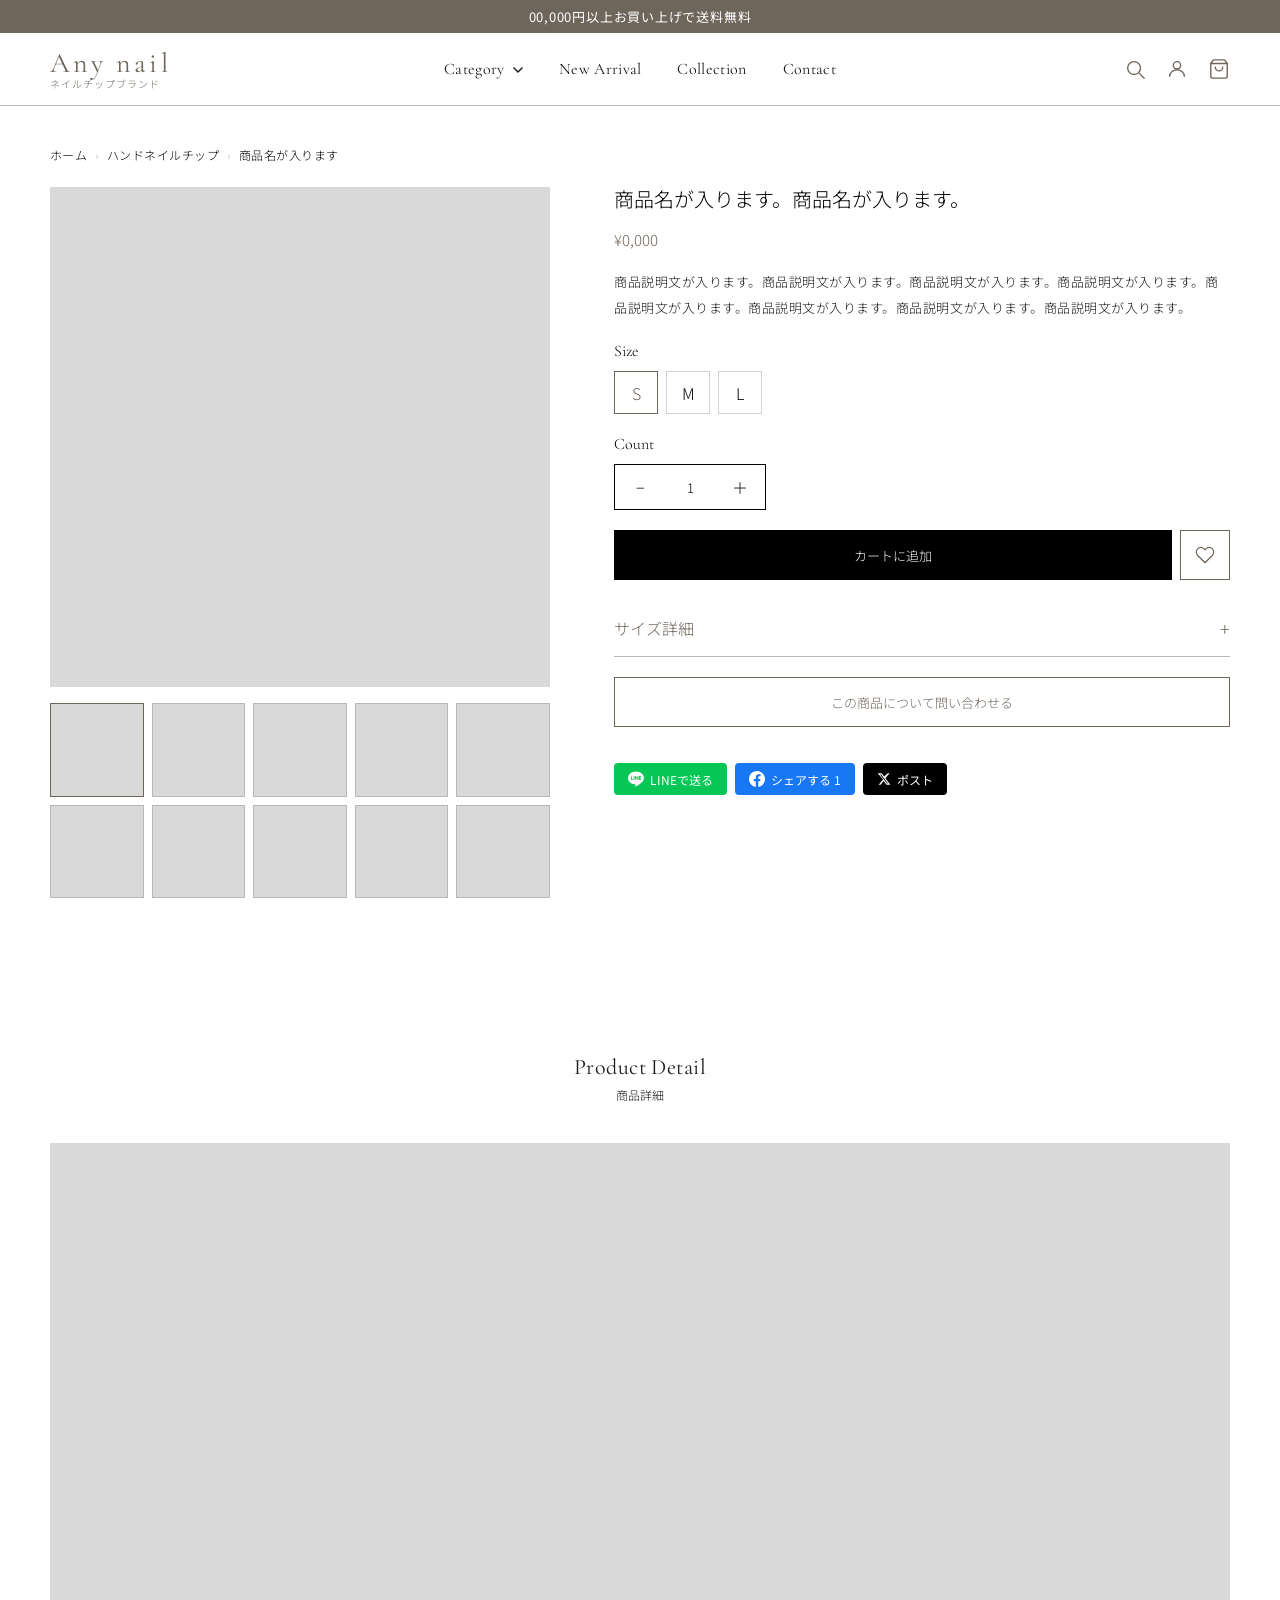
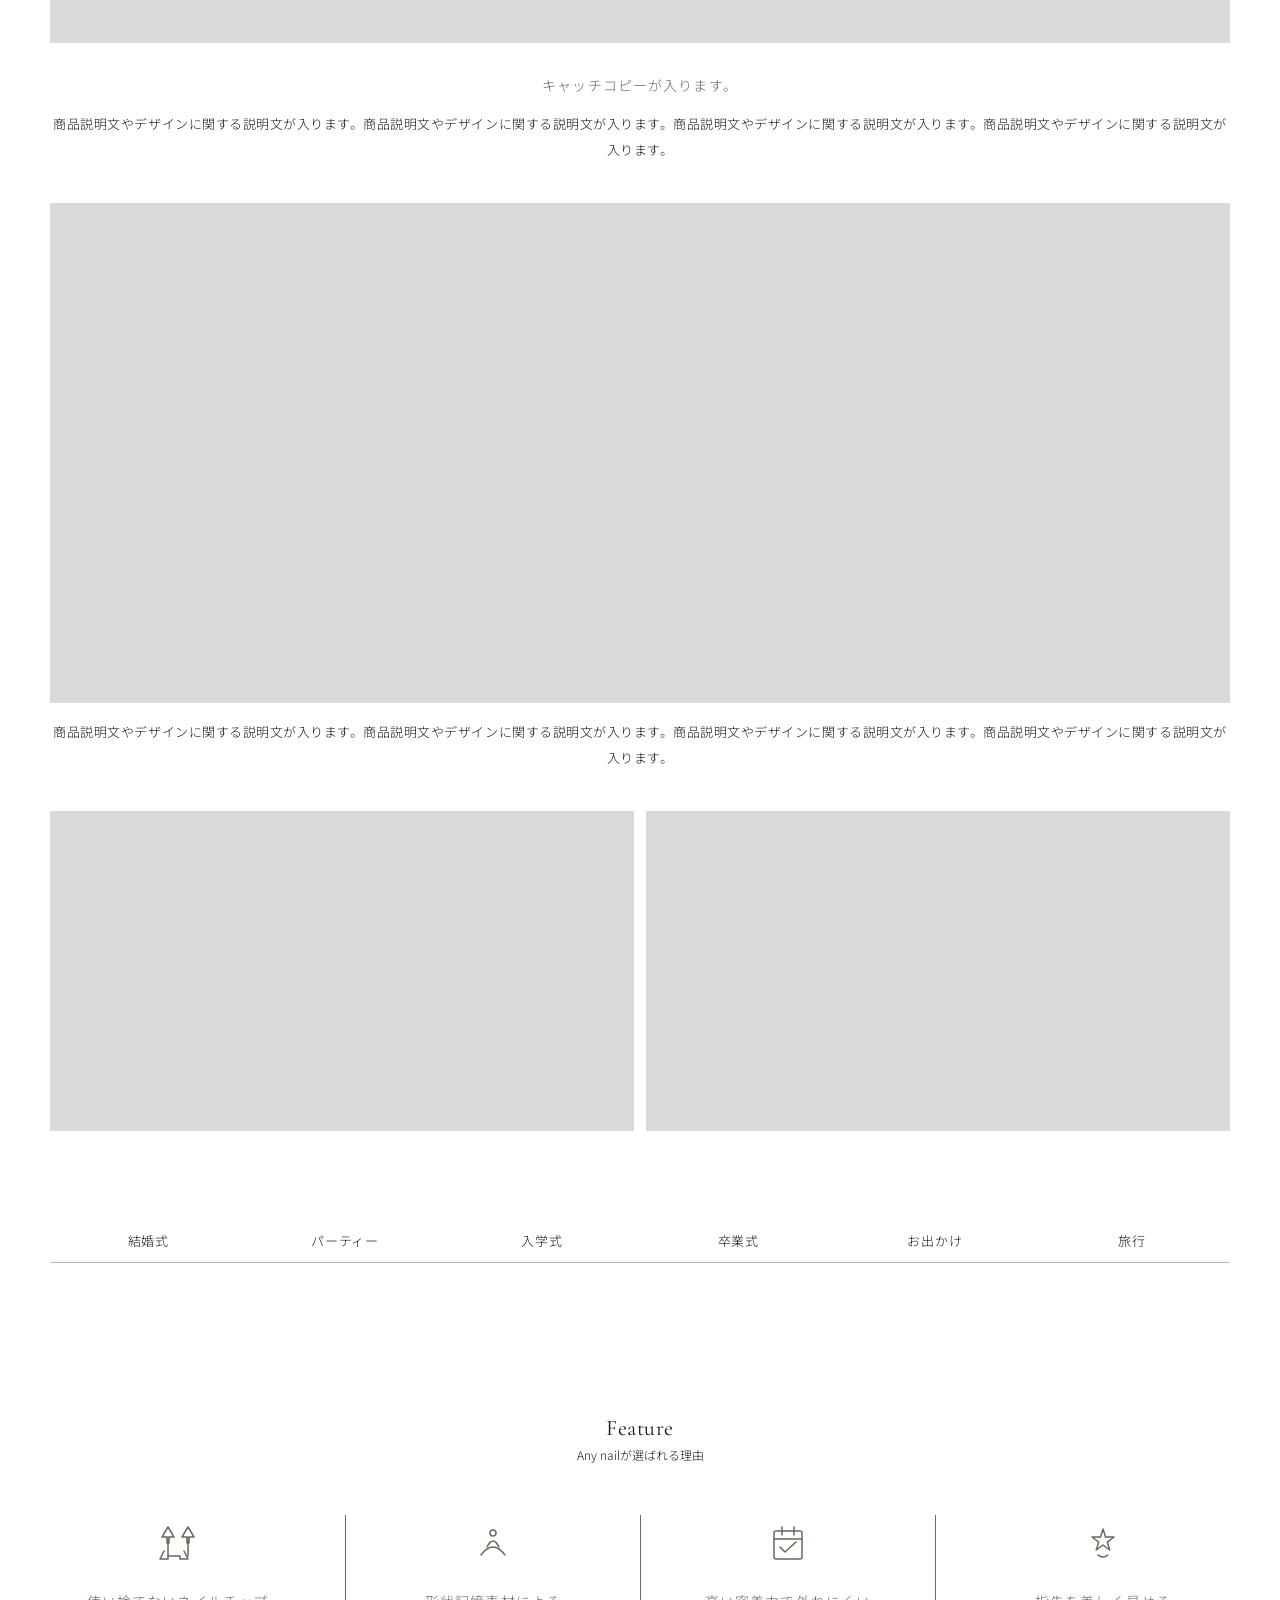
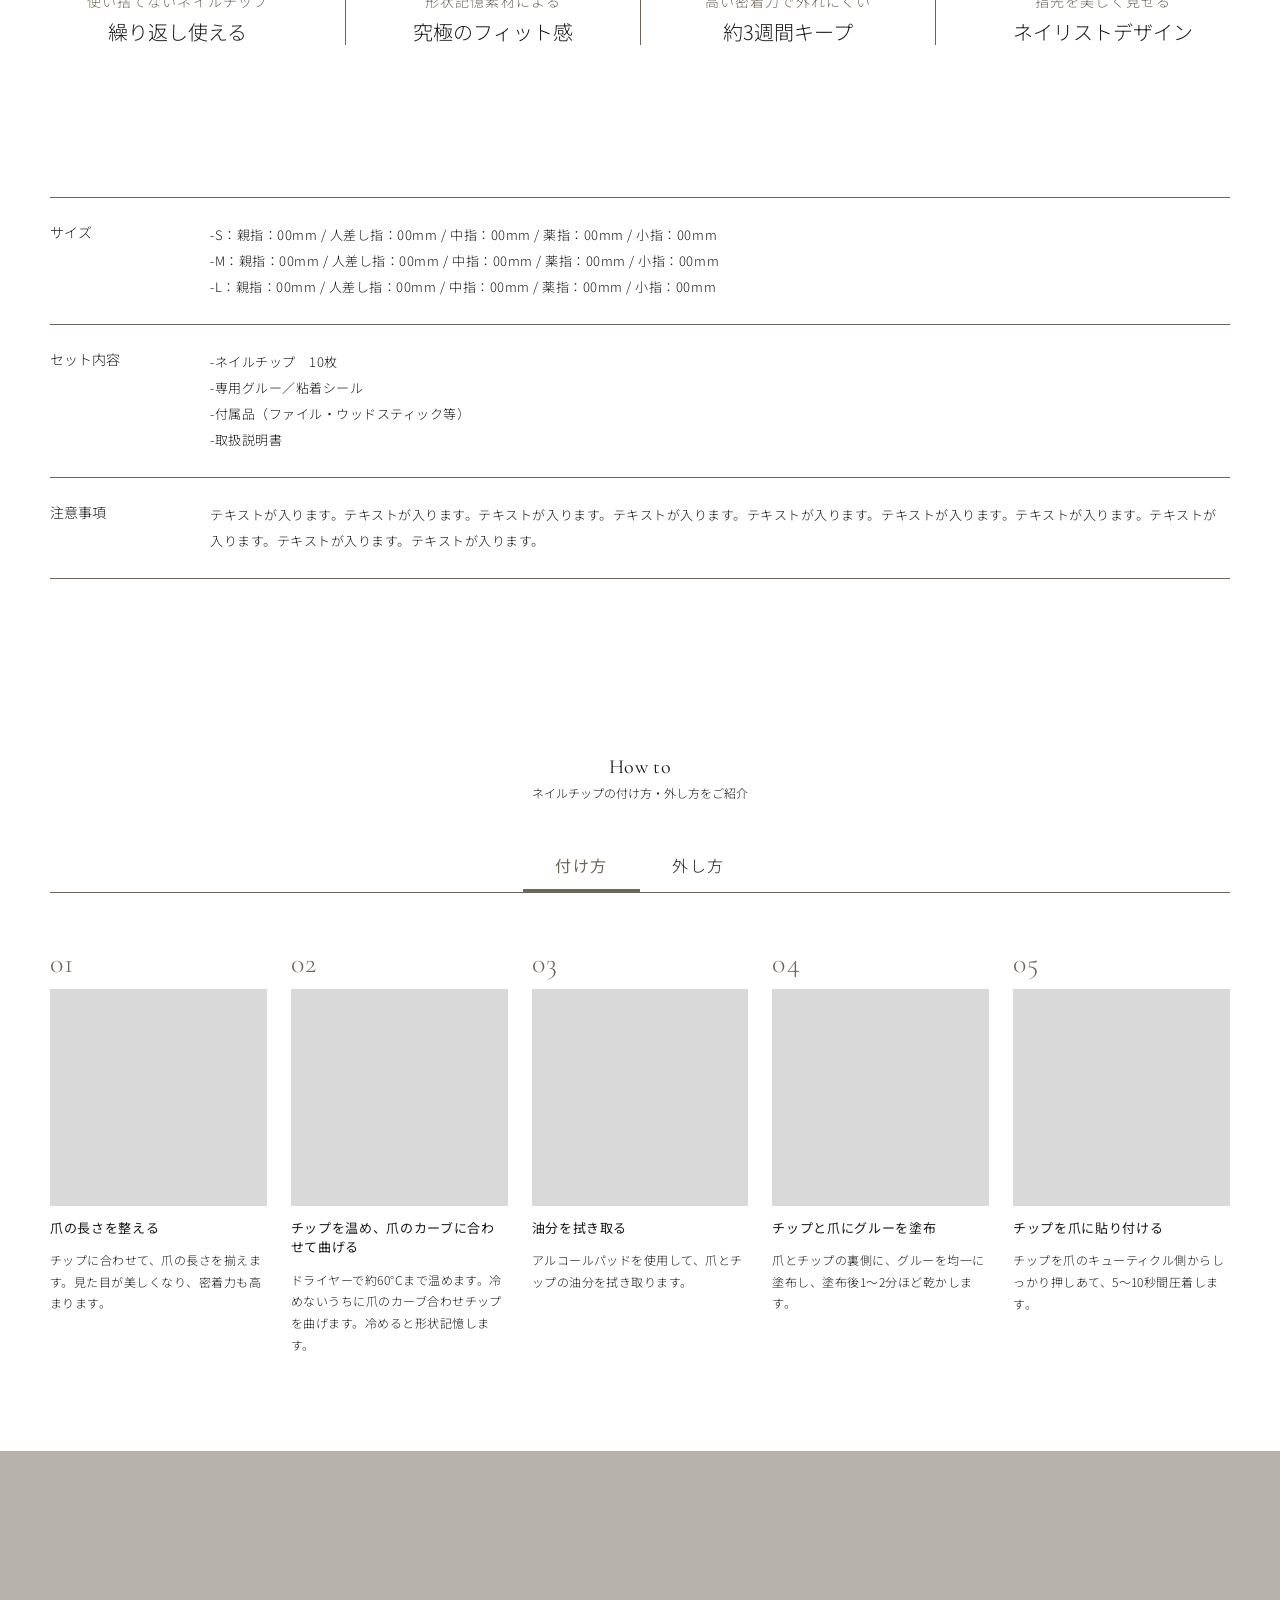
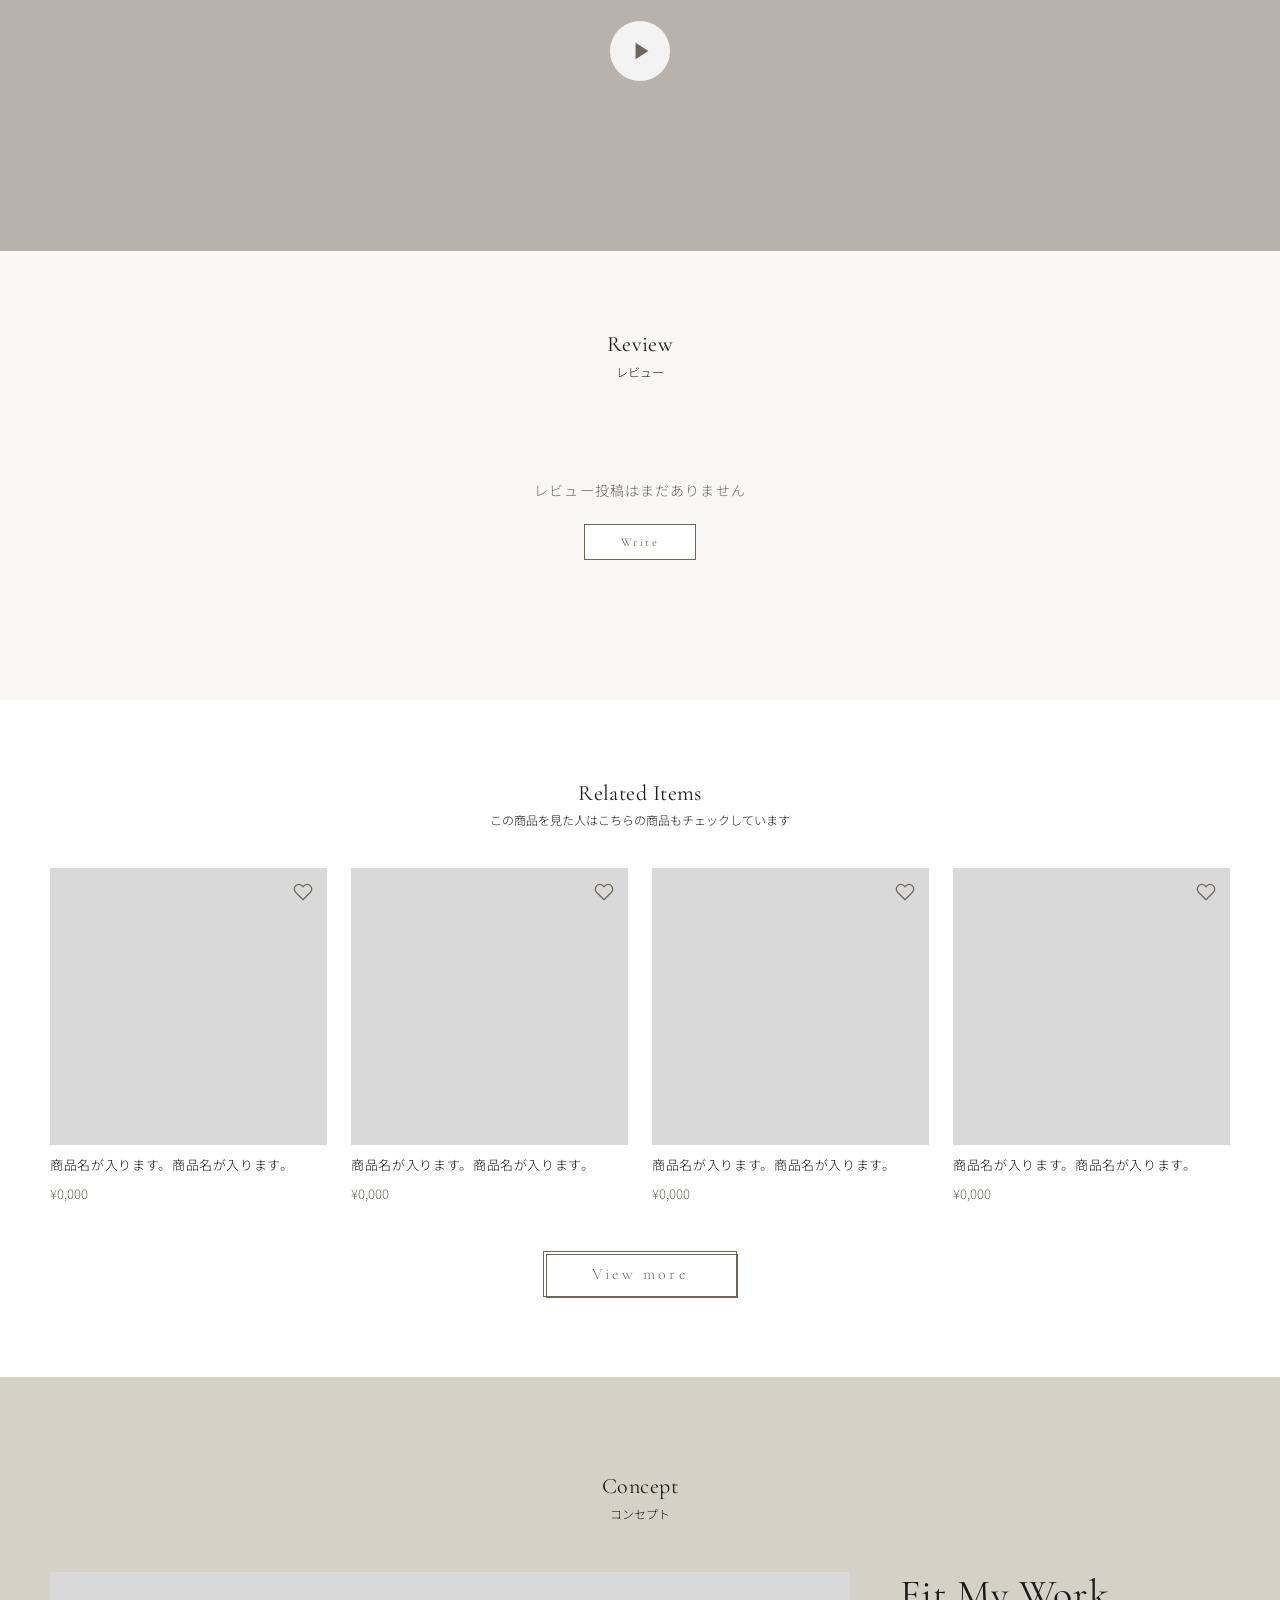
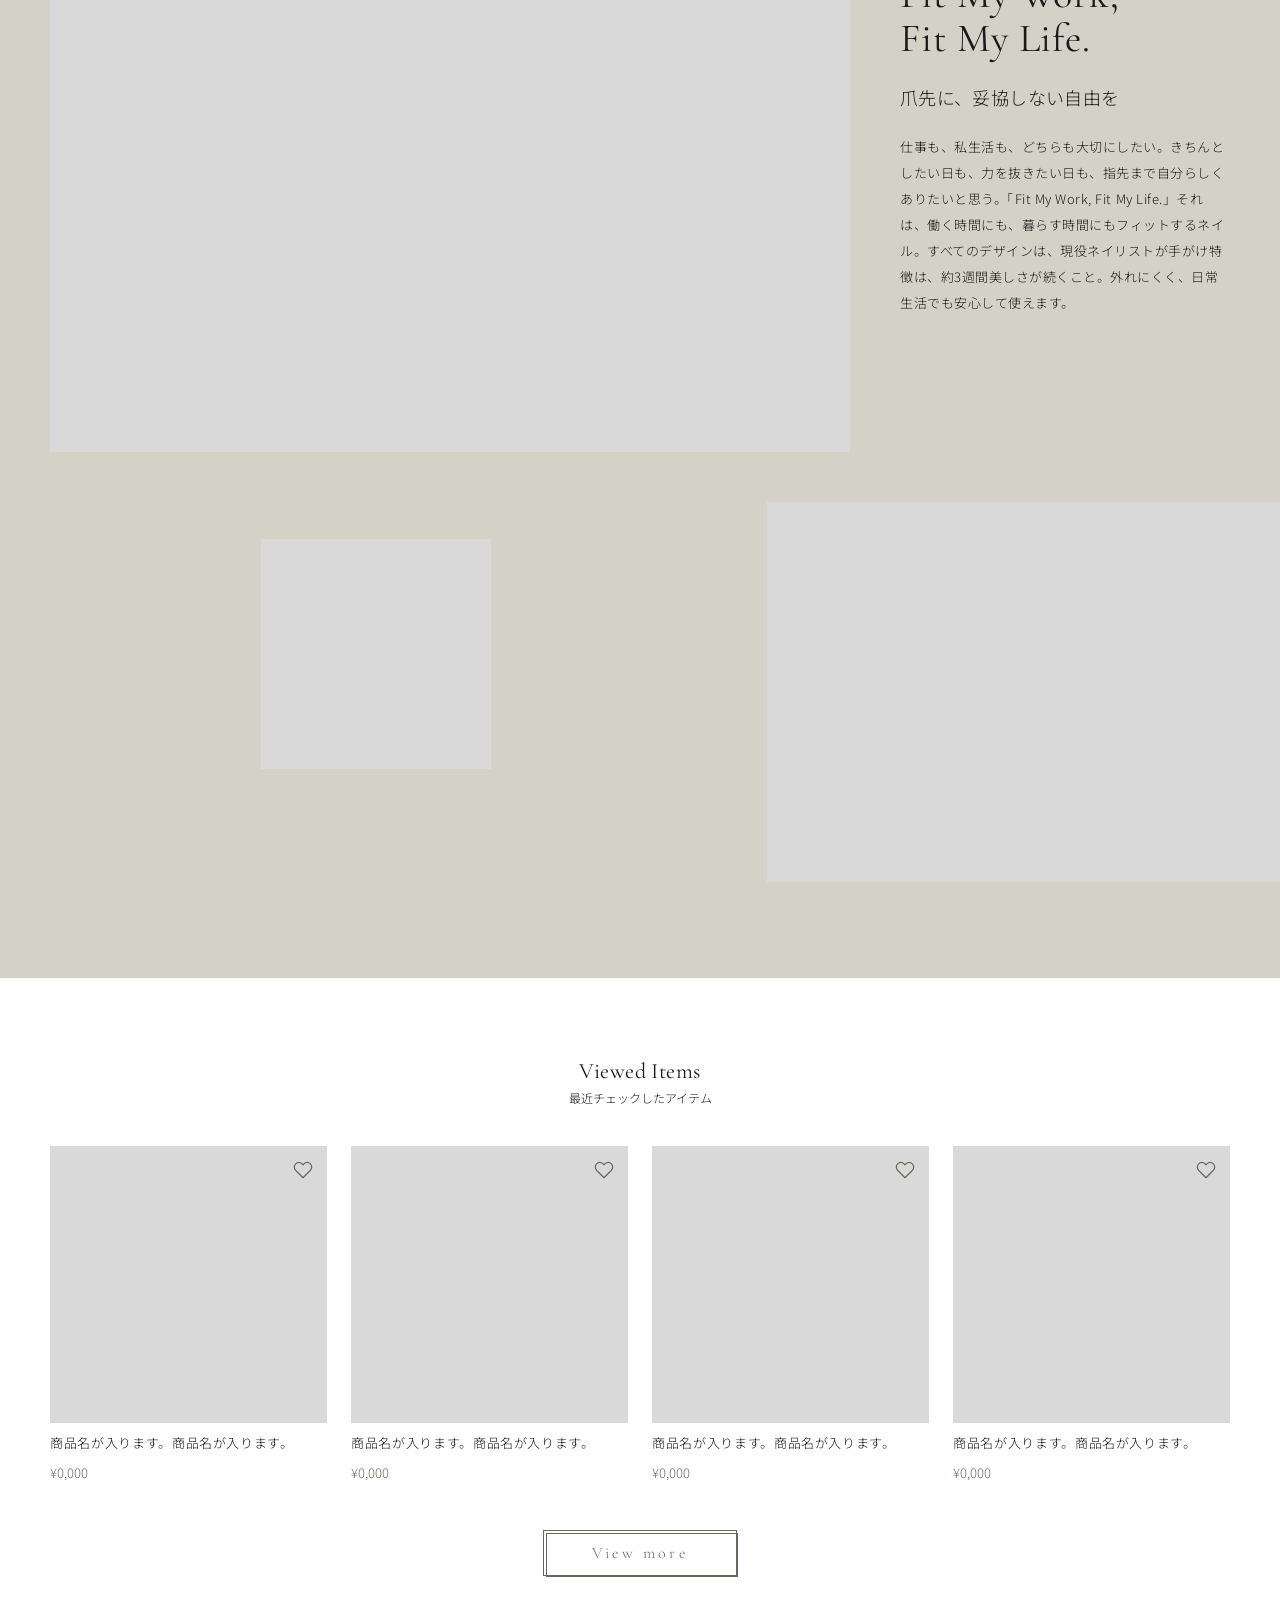
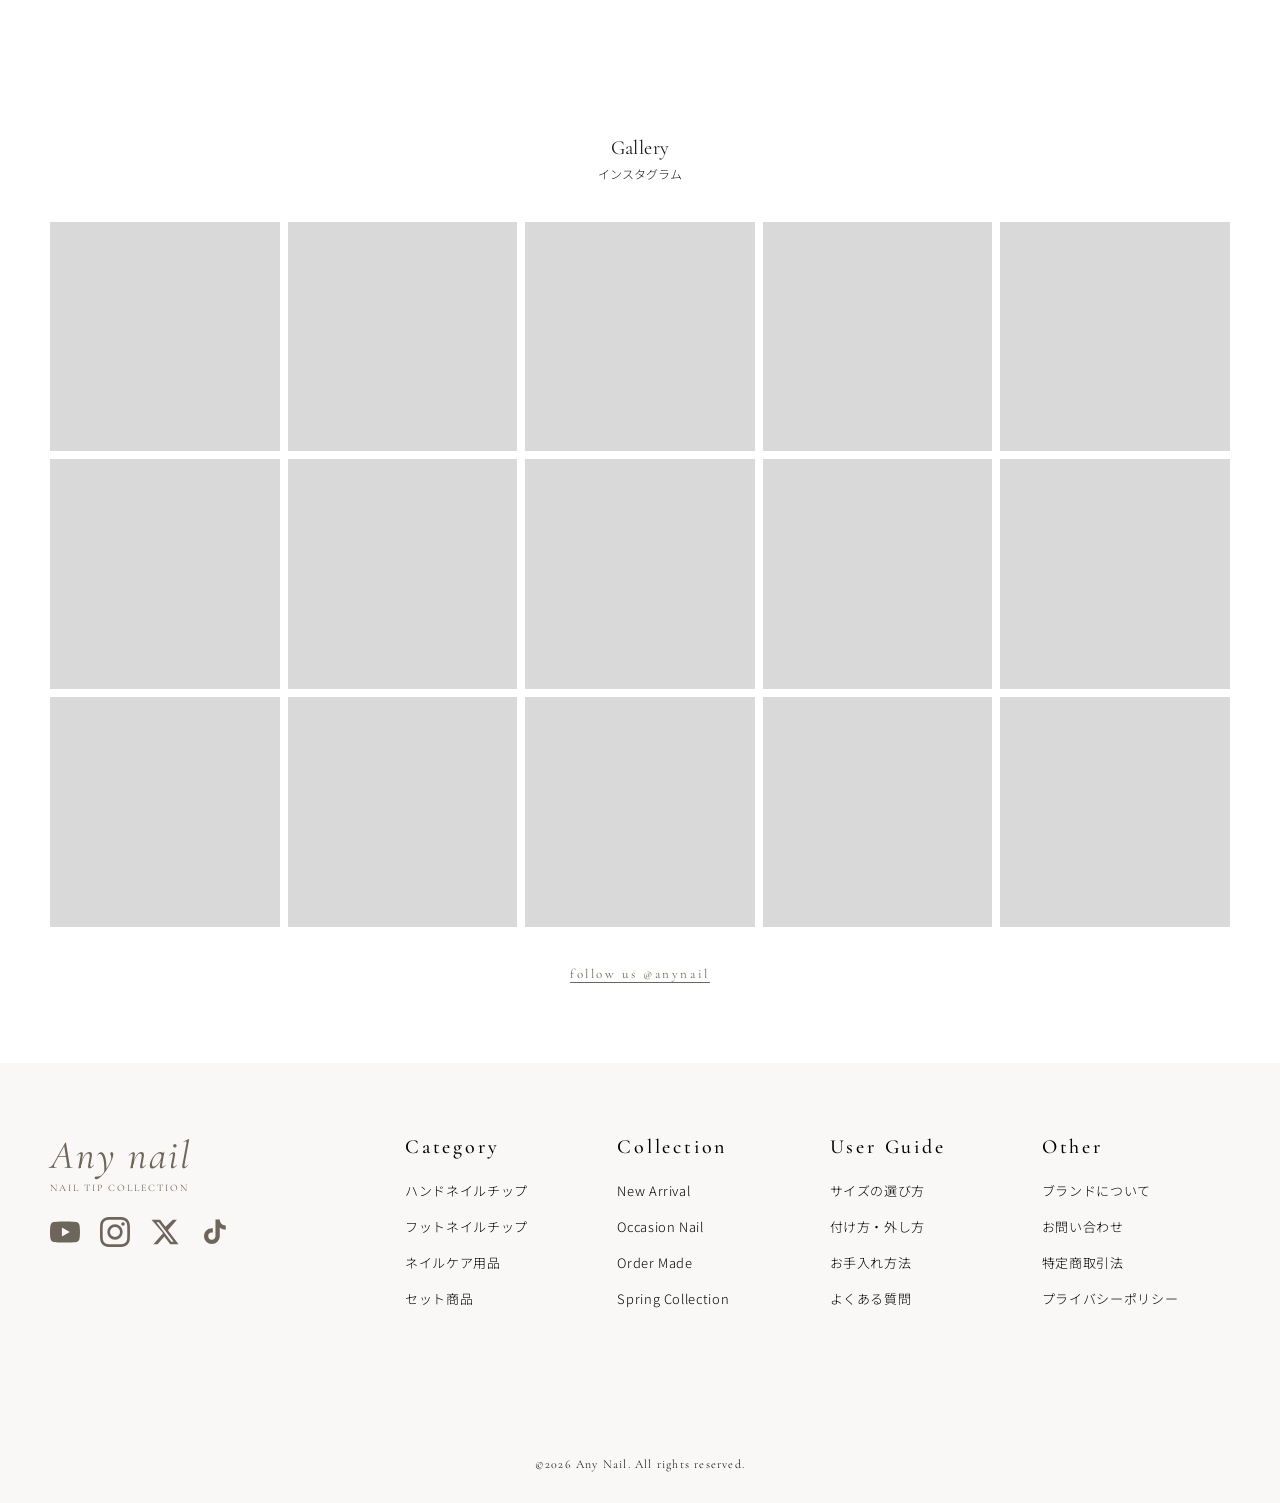
==== product.html @ 3078eef4 "Move breadcrumb above product grid (full width) Co-Authored-By: Claude Sonnet 4.6 <noreply@anthropic" ====
<!DOCTYPE html>
<html lang="ja">
<head>
  <meta charset="UTF-8" />
  <meta name="viewport" content="width=device-width, initial-scale=1.0" />
  <title>商品名 | Any Nail - ネイルチップブランド</title>
  <link rel="stylesheet" href="https://cdn.jsdelivr.net/npm/swiper@11/swiper-bundle.min.css" />
  <link rel="stylesheet" href="style.css" />
</head>
<body>

  <!-- ============================================================
       ANNOUNCEMENT BAR
  ============================================================ -->
  <div class="announcement-bar">
    <span>00,000円以上お買い上げで送料無料</span>
  </div>

  <!-- ============================================================
       HEADER
  ============================================================ -->
  <header class="site-header">
    <div class="site-header__inner">

      <a href="index.html" class="site-header__logo">
        <span class="site-header__logo-en">Any nail</span>
        <span class="site-header__logo-jp">ネイルチップブランド</span>
      </a>

      <nav class="site-header__nav">
        <div class="nav-item nav-item--mega" data-mega="category">
          <a href="#" class="nav-item__link nav-item__link--has-chevron">Category <svg class="nav-item__chevron" viewBox="0 0 10 6" width="10" height="6" fill="none" stroke="currentColor" stroke-width="1.5" stroke-linecap="round" stroke-linejoin="round"><polyline points="1,1 5,5 9,1"/></svg></a>
        </div>
        <a href="#">New Arrival</a>
        <a href="#">Collection</a>
        <a href="#">Contact</a>
      </nav>

      <button class="nav-hamburger" aria-label="メニューを開く" aria-expanded="false">
        <span></span>
        <span></span>
        <span></span>
      </button>

      <div class="site-header__icons">
        <a href="#" class="site-header__icon" aria-label="検索">
          <svg viewBox="0 0 24 24" fill="none" stroke="currentColor" stroke-width="1.5" stroke-linecap="round" stroke-linejoin="round">
            <circle cx="11" cy="11" r="7"/>
            <line x1="16.5" y1="16.5" x2="22" y2="22"/>
          </svg>
        </a>
        <a href="#" class="site-header__icon" aria-label="アカウント">
          <svg viewBox="0 0 24 24" fill="none" stroke="currentColor" stroke-width="1.5" stroke-linecap="round" stroke-linejoin="round">
            <circle cx="12" cy="8" r="4"/>
            <path d="M4 20c0-4 3.6-7 8-7s8 3 8 7"/>
          </svg>
        </a>
        <a href="#" class="site-header__icon" aria-label="カート">
          <svg viewBox="0 0 24 24" fill="none" stroke="currentColor" stroke-width="1.5" stroke-linecap="round" stroke-linejoin="round">
            <path d="M6 2L3 6v14a2 2 0 002 2h14a2 2 0 002-2V6l-3-4z"/>
            <line x1="3" y1="6" x2="21" y2="6"/>
            <path d="M16 10a4 4 0 01-8 0"/>
          </svg>
        </a>
      </div>

    </div>

    <!-- Mega Menu: Category -->
    <div class="mega-menu" id="mega-category">
      <div class="mega-menu__inner">
        <a href="#" class="mega-menu__card">
          <div class="mega-menu__card-image"></div>
          <span class="mega-menu__card-label">ハンドネイルチップ</span>
        </a>
        <a href="#" class="mega-menu__card">
          <div class="mega-menu__card-image"></div>
          <span class="mega-menu__card-label">フットネイルチップ</span>
        </a>
        <a href="#" class="mega-menu__card">
          <div class="mega-menu__card-image"></div>
          <span class="mega-menu__card-label">オーダーメイド</span>
        </a>
        <a href="#" class="mega-menu__card">
          <div class="mega-menu__card-image"></div>
          <span class="mega-menu__card-label">ケア用品</span>
        </a>
        <a href="#" class="mega-menu__card">
          <div class="mega-menu__card-image"></div>
          <span class="mega-menu__card-label">セット商品</span>
        </a>
      </div>
    </div>


  </header>

  <main>

    <!-- ============================================================
         PRODUCT MAIN (Image + Info)
    ============================================================ -->
    <section class="product-main">

      <!-- Breadcrumb -->
      <nav class="breadcrumb product-main__breadcrumb" aria-label="パンくずリスト">
        <a href="index.html">ホーム</a>
        <span class="breadcrumb__sep">›</span>
        <a href="#">ハンドネイルチップ</a>
        <span class="breadcrumb__sep">›</span>
        <span>商品名が入ります</span>
      </nav>

      <div class="product-main__inner">

        <!-- Left: Product Images -->
        <div class="product-images">
          <div class="product-images__main" role="img" aria-label="商品メイン画像"></div>
          <div class="product-images__thumbs">
            <div class="product-images__thumb product-images__thumb--active"></div>
            <div class="product-images__thumb"></div>
            <div class="product-images__thumb"></div>
            <div class="product-images__thumb"></div>
            <div class="product-images__thumb"></div>
            <div class="product-images__thumb"></div>
            <div class="product-images__thumb"></div>
            <div class="product-images__thumb"></div>
            <div class="product-images__thumb"></div>
            <div class="product-images__thumb"></div>
          </div>
        </div>

        <!-- Right: Product Info -->
        <div class="product-info">

          <!-- Name -->
          <h2 class="product-info__name">商品名が入ります。商品名が入ります。</h2>

          <!-- Price -->
          <p class="product-info__price">¥0,000</p>

          <!-- Description -->
          <p class="product-info__desc">商品説明文が入ります。商品説明文が入ります。商品説明文が入ります。商品説明文が入ります。商品説明文が入ります。商品説明文が入ります。商品説明文が入ります。商品説明文が入ります。</p>

          <!-- Size Selector -->
          <div class="size-selector">
            <p class="size-selector__label">Size</p>
            <div class="size-selector__buttons">
              <button class="size-btn size-btn--active">S</button>
              <button class="size-btn">M</button>
              <button class="size-btn">L</button>
            </div>
          </div>

          <!-- Count Selector -->
          <div class="count-selector">
            <p class="count-selector__label">Count</p>
            <div class="count-selector__control">
              <button class="count-btn" aria-label="減らす">−</button>
              <span class="count-display">1</span>
              <button class="count-btn" aria-label="増やす">＋</button>
            </div>
          </div>

          <!-- Add to Cart -->
          <div class="cart-row">
            <a href="#" class="btn-add-to-cart">カートに追加</a>
            <button class="btn-wishlist" aria-label="お気に入りに追加">
              <svg viewBox="0 0 24 24" fill="none" stroke="currentColor" stroke-width="1.5" stroke-linecap="round" stroke-linejoin="round" width="20" height="20">
                <path d="M20.84 4.61a5.5 5.5 0 00-7.78 0L12 5.67l-1.06-1.06a5.5 5.5 0 00-7.78 7.78l1.06 1.06L12 21.23l7.78-7.78 1.06-1.06a5.5 5.5 0 000-7.78z"/>
              </svg>
            </button>
          </div>

          <!-- Size Detail Accordion -->
          <div class="accordion accordion--sm">
            <div class="accordion__item">
              <input type="checkbox" id="acc-size" class="accordion__input" />
              <label class="accordion__label" for="acc-size">
                サイズ詳細
                <span class="accordion__icon"></span>
              </label>
              <div class="accordion__content">
                <div class="accordion__body">
                  <div class="size-detail">
                    <div class="size-detail__group">
                      <span class="size-detail__label">-S-</span>
                      <p class="size-detail__measurements">-親指：00mm<br>-人差し指：00mm<br>-中指：00mm<br>-薬指：00mm<br>-小指：00mm</p>
                    </div>
                    <div class="size-detail__group">
                      <span class="size-detail__label">-M-</span>
                      <p class="size-detail__measurements">-親指：00mm<br>-人差し指：00mm<br>-中指：00mm<br>-薬指：00mm<br>-小指：00mm</p>
                    </div>
                    <div class="size-detail__group">
                      <span class="size-detail__label">-L-</span>
                      <p class="size-detail__measurements">-親指：00mm<br>-人差し指：00mm<br>-中指：00mm<br>-薬指：00mm<br>-小指：00mm</p>
                    </div>
                  </div>
                </div>
              </div>
            </div>
          </div>

          <!-- Inquiry -->
          <a href="#" class="product-inquiry">この商品について問い合わせる</a>

          <!-- Social Share -->
          <div class="product-share">
            <a href="#" class="product-share__btn product-share__btn--line">
              <svg viewBox="0 0 24 24" fill="currentColor" width="16" height="16"><path d="M19.365 9.863c.349 0 .63.285.63.631 0 .345-.281.63-.63.63H17.61v1.125h1.755c.349 0 .63.283.63.63 0 .344-.281.629-.63.629h-2.386c-.345 0-.627-.285-.627-.629V8.108c0-.345.282-.63.63-.63h2.386c.346 0 .627.285.627.63 0 .349-.281.63-.63.63H17.61v1.125h1.755zm-3.855 3.016c0 .27-.174.51-.432.596-.064.021-.133.031-.199.031-.211 0-.391-.09-.51-.25l-2.443-3.317v2.94c0 .344-.279.629-.631.629-.346 0-.626-.285-.626-.629V8.108c0-.27.173-.51.43-.595.06-.023.136-.033.194-.033.195 0 .375.104.495.254l2.462 3.33V8.108c0-.345.282-.63.63-.63.345 0 .63.285.63.63v4.771zm-5.741 0c0 .344-.282.629-.631.629-.345 0-.627-.285-.627-.629V8.108c0-.345.282-.63.63-.63.346 0 .628.285.628.63v4.771zm-2.466.629H4.917c-.345 0-.63-.285-.63-.629V8.108c0-.345.285-.63.63-.63.348 0 .63.285.63.63v4.141h1.756c.348 0 .629.283.629.63 0 .344-.282.629-.629.629M24 10.314C24 4.943 18.615.572 12 .572S0 4.943 0 10.314c0 4.818 4.274 8.851 10.035 9.608.391.082.923.258 1.058.59.12.301.079.766.038 1.08l-.164 1.02c-.045.301-.24 1.186 1.049.645 1.291-.539 6.916-4.069 9.436-6.969C23.176 13.393 24 11.928 24 10.314"/></svg>
              LINEで送る
            </a>
            <a href="#" class="product-share__btn product-share__btn--facebook">
              <svg viewBox="0 0 24 24" fill="currentColor" width="16" height="16"><path d="M24 12.073c0-6.627-5.373-12-12-12s-12 5.373-12 12c0 5.99 4.388 10.954 10.125 11.854v-8.385H7.078v-3.47h3.047V9.43c0-3.007 1.792-4.669 4.533-4.669 1.312 0 2.686.235 2.686.235v2.953H15.83c-1.491 0-1.956.925-1.956 1.874v2.25h3.328l-.532 3.47h-2.796v8.385C19.612 23.027 24 18.062 24 12.073z"/></svg>
              シェアする 1
            </a>
            <a href="#" class="product-share__btn product-share__btn--x">
              <svg viewBox="0 0 24 24" fill="currentColor" width="14" height="14"><path d="M18.244 2.25h3.308l-7.227 8.26 8.502 11.24H16.17l-4.714-6.231-5.401 6.231H2.742l7.732-8.84L1.254 2.25H8.08l4.253 5.622zm-1.161 17.52h1.833L7.084 4.126H5.117z"/></svg>
              ポスト
            </a>
          </div>

        </div>
      </div>
    </section>

    <!-- ============================================================
         PRODUCT DETAIL IMAGES
    ============================================================ -->
    <section class="product-detail-images">
      <div class="section-heading">
        <span class="section-heading__en">Product Detail</span>
        <span class="section-heading__jp">商品詳細</span>
      </div>
      <div class="product-detail-images__main" role="img" aria-label="商品詳細画像1"></div>
      <p class="product-detail-images__catchphrase">キャッチコピーが入ります。</p>
      <p class="product-detail-images__desc">商品説明文やデザインに関する説明文が入ります。商品説明文やデザインに関する説明文が入ります。商品説明文やデザインに関する説明文が入ります。商品説明文やデザインに関する説明文が入ります。</p>
      <div class="product-detail-images__main" role="img" aria-label="商品詳細画像2"></div>
      <p class="product-detail-images__desc">商品説明文やデザインに関する説明文が入ります。商品説明文やデザインに関する説明文が入ります。商品説明文やデザインに関する説明文が入ります。商品説明文やデザインに関する説明文が入ります。</p>
      <div class="product-detail-images__grid">
        <div class="product-detail-images__grid-item" role="img"></div>
        <div class="product-detail-images__grid-item" role="img"></div>
      </div>
    </section>

    <!-- ============================================================
         OCCASION NAILS
    ============================================================ -->
    <section class="occasion-nails">
      <div class="occasion-nails__tags">
        <span class="occasion-tag">結婚式</span>
        <span class="occasion-tag">パーティー</span>
        <span class="occasion-tag">入学式</span>
        <span class="occasion-tag">卒業式</span>
        <span class="occasion-tag">お出かけ</span>
        <span class="occasion-tag">旅行</span>
      </div>
    </section>

    <!-- ============================================================
         FEATURE
    ============================================================ -->
    <section class="feature">
      <div class="feature__inner">
        <div class="section-heading feature__heading">
          <span class="section-heading__en">Feature</span>
          <span class="section-heading__jp">Any nailが選ばれる理由</span>
        </div>
        <div class="feature__grid">

          <div class="feature__item">
            <div class="feature__icon">
              <svg viewBox="0 0 48 48" fill="none" stroke="currentColor" stroke-width="1.5" stroke-linecap="round" stroke-linejoin="round">
                <path d="M14 8l-6 10h5v6h2V18h5L14 8z"/>
                <path d="M34 8l6 10h-5v6h-2V18h-5l6-10z"/>
                <path d="M10 32l-4 8h8v-3h12v3h8l-4-8"/>
                <line x1="14" y1="18" x2="14" y2="37"/>
                <line x1="34" y1="18" x2="34" y2="37"/>
              </svg>
            </div>
            <p class="feature__sub">使い捨てないネイルチップ</p>
            <p class="feature__main">繰り返し使える</p>
          </div>

          <div class="feature__item">
            <div class="feature__icon">
              <svg viewBox="0 0 48 48" fill="none" stroke="currentColor" stroke-width="1.5" stroke-linecap="round" stroke-linejoin="round">
                <path d="M12 36 Q24 20 36 36"/>
                <path d="M18 28 Q24 16 30 28"/>
                <circle cx="24" cy="14" r="3"/>
              </svg>
            </div>
            <p class="feature__sub">形状記憶素材による</p>
            <p class="feature__main">究極のフィット感</p>
          </div>

          <div class="feature__item">
            <div class="feature__icon">
              <svg viewBox="0 0 48 48" fill="none" stroke="currentColor" stroke-width="1.5" stroke-linecap="round" stroke-linejoin="round">
                <rect x="10" y="12" width="28" height="28" rx="2"/>
                <line x1="10" y1="20" x2="38" y2="20"/>
                <line x1="18" y1="8" x2="18" y2="16"/>
                <line x1="30" y1="8" x2="30" y2="16"/>
                <path d="M16 28l5 5 11-10"/>
              </svg>
            </div>
            <p class="feature__sub">高い密着力で外れにくい</p>
            <p class="feature__main">約3週間キープ</p>
          </div>

          <div class="feature__item">
            <div class="feature__icon">
              <svg viewBox="0 0 48 48" fill="none" stroke="currentColor" stroke-width="1.5" stroke-linecap="round" stroke-linejoin="round">
                <path d="M24 10 L26.5 18H35L28.3 23.1 30.8 31 24 26 17.2 31 19.7 23.1 13 18H21.5Z"/>
                <path d="M19 36 Q24 40 29 36"/>
              </svg>
            </div>
            <p class="feature__sub">指先を美しく見せる</p>
            <p class="feature__main">ネイリストデザイン</p>
          </div>

        </div>
      </div>
    </section>

    <!-- ============================================================
         PRODUCT DETAIL (Spec Table)
    ============================================================ -->
    <section class="product-detail">
      <div class="product-detail__inner">

        <dl class="product-spec">

          <div class="product-spec__row">
            <dt class="product-spec__label">サイズ</dt>
            <dd class="product-spec__content">
              <p>-S：親指：00mm / 人差し指：00mm / 中指：00mm / 薬指：00mm / 小指：00mm</p>
              <p>-M：親指：00mm / 人差し指：00mm / 中指：00mm / 薬指：00mm / 小指：00mm</p>
              <p>-L：親指：00mm / 人差し指：00mm / 中指：00mm / 薬指：00mm / 小指：00mm</p>
            </dd>
          </div>

          <div class="product-spec__row">
            <dt class="product-spec__label">セット内容</dt>
            <dd class="product-spec__content">
              <p>-ネイルチップ　10枚</p>
              <p>-専用グルー／粘着シール</p>
              <p>-付属品（ファイル・ウッドスティック等）</p>
              <p>-取扱説明書</p>
            </dd>
          </div>

          <div class="product-spec__row">
            <dt class="product-spec__label">注意事項</dt>
            <dd class="product-spec__content">
              <p>テキストが入ります。テキストが入ります。テキストが入ります。テキストが入ります。テキストが入ります。テキストが入ります。テキストが入ります。テキストが入ります。テキストが入ります。テキストが入ります。</p>
            </dd>
          </div>

        </dl>
      </div>
    </section>

    <!-- ============================================================
         HOW TO
    ============================================================ -->
    <section class="howto">
      <div class="howto__inner">

        <div class="section-heading section-heading--sm">
          <span class="section-heading__en">How to</span>
          <span class="section-heading__jp">ネイルチップの付け方・外し方をご紹介</span>
        </div>

        <input type="radio" name="howto-tab-p" id="tab-tsuke-p" class="howto__tab-input" checked />
        <input type="radio" name="howto-tab-p" id="tab-hazushi-p" class="howto__tab-input" />

        <div class="howto__tabs">
          <label for="tab-tsuke-p" class="howto__tab-label">付け方</label>
          <label for="tab-hazushi-p" class="howto__tab-label">外し方</label>
        </div>

        <div class="howto__steps">

          <div class="howto__step">
            <span class="howto__step-num">01</span>
            <div class="howto__step-image"></div>
            <p class="howto__step-title">爪の長さを整える</p>
            <p class="howto__step-text">チップに合わせて、爪の長さを揃えます。見た目が美しくなり、密着力も高まります。</p>
          </div>

          <div class="howto__step">
            <span class="howto__step-num">02</span>
            <div class="howto__step-image"></div>
            <p class="howto__step-title">チップを温め、爪のカーブに合わせて曲げる</p>
            <p class="howto__step-text">ドライヤーで約60°Cまで温めます。冷めないうちに爪のカーブ合わせチップを曲げます。冷めると形状記憶します。</p>
          </div>

          <div class="howto__step">
            <span class="howto__step-num">03</span>
            <div class="howto__step-image"></div>
            <p class="howto__step-title">油分を拭き取る</p>
            <p class="howto__step-text">アルコールパッドを使用して、爪とチップの油分を拭き取ります。</p>
          </div>

          <div class="howto__step">
            <span class="howto__step-num">04</span>
            <div class="howto__step-image"></div>
            <p class="howto__step-title">チップと爪にグルーを塗布</p>
            <p class="howto__step-text">爪とチップの裏側に、グルーを均一に塗布し、塗布後1〜2分ほど乾かします。</p>
          </div>

          <div class="howto__step">
            <span class="howto__step-num">05</span>
            <div class="howto__step-image"></div>
            <p class="howto__step-title">チップを爪に貼り付ける</p>
            <p class="howto__step-text">チップを爪のキューティクル側からしっかり押しあて、5〜10秒間圧着します。</p>
          </div>

        </div>
      </div>
    </section>

    <!-- ============================================================
         VIDEO
    ============================================================ -->
    <div class="video-section">
      <button class="video-play-btn" aria-label="動画を再生">
        <svg viewBox="0 0 24 24" fill="currentColor">
          <polygon points="5,3 19,12 5,21"/>
        </svg>
      </button>
    </div>

    <!-- ============================================================
         REVIEW
    ============================================================ -->
    <section class="reviews">
      <div class="reviews__inner">

        <div class="section-heading">
          <span class="section-heading__en">Review</span>
          <span class="section-heading__jp">レビュー</span>
        </div>

        <div class="reviews__empty">
          <p class="reviews__empty-text">レビュー投稿はまだありません</p>
          <a href="#" class="btn-write-review">Write</a>
        </div>

      </div>
    </section>

    <!-- ============================================================
         RELATED ITEMS
    ============================================================ -->
    <section class="products-section">
      <div class="products-section__inner">

        <div class="section-heading">
          <span class="section-heading__en">Related Items</span>
          <span class="section-heading__jp">この商品を見た人はこちらの商品もチェックしています</span>
        </div>

        <div class="products-grid">

          <a href="product.html" class="product-card">
            <div class="product-card__image-wrap">
              <button class="product-card__heart" aria-label="お気に入りに追加">
                <svg viewBox="0 0 24 24" fill="none" stroke="#6F665B" stroke-width="1.5" stroke-linecap="round" stroke-linejoin="round">
                  <path d="M20.84 4.61a5.5 5.5 0 00-7.78 0L12 5.67l-1.06-1.06a5.5 5.5 0 00-7.78 7.78l1.06 1.06L12 21.23l7.78-7.78 1.06-1.06a5.5 5.5 0 000-7.78z"/>
                </svg>
              </button>
            </div>
            <p class="product-card__name">商品名が入ります。商品名が入ります。</p>
            <p class="product-card__price">¥0,000</p>
          </a>

          <a href="product.html" class="product-card">
            <div class="product-card__image-wrap">
              <button class="product-card__heart" aria-label="お気に入りに追加">
                <svg viewBox="0 0 24 24" fill="none" stroke="#6F665B" stroke-width="1.5" stroke-linecap="round" stroke-linejoin="round">
                  <path d="M20.84 4.61a5.5 5.5 0 00-7.78 0L12 5.67l-1.06-1.06a5.5 5.5 0 00-7.78 7.78l1.06 1.06L12 21.23l7.78-7.78 1.06-1.06a5.5 5.5 0 000-7.78z"/>
                </svg>
              </button>
            </div>
            <p class="product-card__name">商品名が入ります。商品名が入ります。</p>
            <p class="product-card__price">¥0,000</p>
          </a>

          <a href="product.html" class="product-card">
            <div class="product-card__image-wrap">
              <button class="product-card__heart" aria-label="お気に入りに追加">
                <svg viewBox="0 0 24 24" fill="none" stroke="#6F665B" stroke-width="1.5" stroke-linecap="round" stroke-linejoin="round">
                  <path d="M20.84 4.61a5.5 5.5 0 00-7.78 0L12 5.67l-1.06-1.06a5.5 5.5 0 00-7.78 7.78l1.06 1.06L12 21.23l7.78-7.78 1.06-1.06a5.5 5.5 0 000-7.78z"/>
                </svg>
              </button>
            </div>
            <p class="product-card__name">商品名が入ります。商品名が入ります。</p>
            <p class="product-card__price">¥0,000</p>
          </a>

          <a href="product.html" class="product-card">
            <div class="product-card__image-wrap">
              <button class="product-card__heart" aria-label="お気に入りに追加">
                <svg viewBox="0 0 24 24" fill="none" stroke="#6F665B" stroke-width="1.5" stroke-linecap="round" stroke-linejoin="round">
                  <path d="M20.84 4.61a5.5 5.5 0 00-7.78 0L12 5.67l-1.06-1.06a5.5 5.5 0 00-7.78 7.78l1.06 1.06L12 21.23l7.78-7.78 1.06-1.06a5.5 5.5 0 000-7.78z"/>
                </svg>
              </button>
            </div>
            <p class="product-card__name">商品名が入ります。商品名が入ります。</p>
            <p class="product-card__price">¥0,000</p>
          </a>

        </div>

        <div class="btn-view-more-wrap">
          <a href="#" class="btn-view-more">View more</a>
        </div>

      </div>
    </section>

    <!-- ============================================================
         CONCEPT
    ============================================================ -->
    <section class="concept">
      <div class="concept__inner">

        <div class="section-heading">
          <span class="section-heading__en">Concept</span>
          <span class="section-heading__jp">コンセプト</span>
        </div>

        <div class="concept__main-row">
          <div class="concept__images">
            <div class="concept__image-main"></div>
          </div>

          <div class="concept__text-block">
            <h2 class="concept__big-heading">Fit My Work,<br>Fit My Life.</h2>
            <p class="concept__subtitle">爪先に、妥協しない自由を</p>
            <p class="concept__body">仕事も、私生活も、どちらも大切にしたい。きちんとしたい日も、力を抜きたい日も、指先まで自分らしくありたいと思う。「Fit My Work, Fit My Life.」それは、働く時間にも、暮らす時間にもフィットするネイル。すべてのデザインは、現役ネイリストが手がけ特徴は、約3週間美しさが続くこと。外れにくく、日常生活でも安心して使えます。</p>
          </div>
        </div>

        <div class="concept__sub-images">
          <div class="concept__sub-image concept__sub-image--small"></div>
          <div class="concept__sub-image concept__sub-image--large"></div>
        </div>

      </div>
    </section>

    <!-- ============================================================
         VIEWED ITEMS
    ============================================================ -->
    <section class="viewed-items">
      <div class="viewed-items__inner">

        <div class="section-heading">
          <span class="section-heading__en">Viewed Items</span>
          <span class="section-heading__jp">最近チェックしたアイテム</span>
        </div>

        <div class="products-grid">

          <a href="product.html" class="product-card">
            <div class="product-card__image-wrap">
              <button class="product-card__heart" aria-label="お気に入りに追加">
                <svg viewBox="0 0 24 24" fill="none" stroke="#6F665B" stroke-width="1.5" stroke-linecap="round" stroke-linejoin="round">
                  <path d="M20.84 4.61a5.5 5.5 0 00-7.78 0L12 5.67l-1.06-1.06a5.5 5.5 0 00-7.78 7.78l1.06 1.06L12 21.23l7.78-7.78 1.06-1.06a5.5 5.5 0 000-7.78z"/>
                </svg>
              </button>
            </div>
            <p class="product-card__name">商品名が入ります。商品名が入ります。</p>
            <p class="product-card__price">¥0,000</p>
          </a>

          <a href="product.html" class="product-card">
            <div class="product-card__image-wrap">
              <button class="product-card__heart" aria-label="お気に入りに追加">
                <svg viewBox="0 0 24 24" fill="none" stroke="#6F665B" stroke-width="1.5" stroke-linecap="round" stroke-linejoin="round">
                  <path d="M20.84 4.61a5.5 5.5 0 00-7.78 0L12 5.67l-1.06-1.06a5.5 5.5 0 00-7.78 7.78l1.06 1.06L12 21.23l7.78-7.78 1.06-1.06a5.5 5.5 0 000-7.78z"/>
                </svg>
              </button>
            </div>
            <p class="product-card__name">商品名が入ります。商品名が入ります。</p>
            <p class="product-card__price">¥0,000</p>
          </a>

          <a href="product.html" class="product-card">
            <div class="product-card__image-wrap">
              <button class="product-card__heart" aria-label="お気に入りに追加">
                <svg viewBox="0 0 24 24" fill="none" stroke="#6F665B" stroke-width="1.5" stroke-linecap="round" stroke-linejoin="round">
                  <path d="M20.84 4.61a5.5 5.5 0 00-7.78 0L12 5.67l-1.06-1.06a5.5 5.5 0 00-7.78 7.78l1.06 1.06L12 21.23l7.78-7.78 1.06-1.06a5.5 5.5 0 000-7.78z"/>
                </svg>
              </button>
            </div>
            <p class="product-card__name">商品名が入ります。商品名が入ります。</p>
            <p class="product-card__price">¥0,000</p>
          </a>

          <a href="product.html" class="product-card">
            <div class="product-card__image-wrap">
              <button class="product-card__heart" aria-label="お気に入りに追加">
                <svg viewBox="0 0 24 24" fill="none" stroke="#6F665B" stroke-width="1.5" stroke-linecap="round" stroke-linejoin="round">
                  <path d="M20.84 4.61a5.5 5.5 0 00-7.78 0L12 5.67l-1.06-1.06a5.5 5.5 0 00-7.78 7.78l1.06 1.06L12 21.23l7.78-7.78 1.06-1.06a5.5 5.5 0 000-7.78z"/>
                </svg>
              </button>
            </div>
            <p class="product-card__name">商品名が入ります。商品名が入ります。</p>
            <p class="product-card__price">¥0,000</p>
          </a>

        </div>

        <div class="btn-view-more-wrap">
          <a href="#" class="btn-view-more">View more</a>
        </div>

      </div>
    </section>

    <!-- ============================================================
         GALLERY (Instagram)
    ============================================================ -->
    <section class="gallery">
      <div class="gallery__inner">

        <div class="section-heading section-heading--sm">
          <span class="section-heading__en">Gallery</span>
          <span class="section-heading__jp">インスタグラム</span>
        </div>

        <div class="gallery__grid">
          <div class="gallery__item"></div>
          <div class="gallery__item"></div>
          <div class="gallery__item"></div>
          <div class="gallery__item"></div>
          <div class="gallery__item"></div>
          <div class="gallery__item"></div>
          <div class="gallery__item"></div>
          <div class="gallery__item"></div>
          <div class="gallery__item"></div>
          <div class="gallery__item"></div>
          <div class="gallery__item"></div>
          <div class="gallery__item"></div>
          <div class="gallery__item"></div>
          <div class="gallery__item"></div>
          <div class="gallery__item"></div>
        </div>

        <div class="gallery__follow">
          <a href="#">follow us @anynail</a>
        </div>

      </div>
    </section>

  </main>

  <!-- ============================================================
       FOOTER
  ============================================================ -->
  <footer class="site-footer">
    <div class="site-footer__inner">

      <div class="site-footer__top">
        <div>
          <a href="index.html" class="site-footer__logo">
            <span class="site-footer__logo-en">Any nail</span>
            <span class="site-footer__logo-tagline">NAIL TIP COLLECTION</span>
          </a>
          <div class="site-footer__socials">
            <a href="#" class="site-footer__social-icon" aria-label="YouTube">
              <svg viewBox="0 0 24 24" xmlns="http://www.w3.org/2000/svg"><path d="M23.498 6.186a3.016 3.016 0 00-2.122-2.136C19.505 3.545 12 3.545 12 3.545s-7.505 0-9.377.505A3.017 3.017 0 00.502 6.186C0 8.07 0 12 0 12s0 3.93.502 5.814a3.016 3.016 0 002.122 2.136c1.871.505 9.376.505 9.376.505s7.505 0 9.377-.505a3.015 3.015 0 002.122-2.136C24 15.93 24 12 24 12s0-3.93-.502-5.814zM9.545 15.568V8.432L15.818 12l-6.273 3.568z"/></svg>
            </a>
            <a href="#" class="site-footer__social-icon" aria-label="Instagram">
              <svg viewBox="0 0 24 24" xmlns="http://www.w3.org/2000/svg"><path d="M12 2.163c3.204 0 3.584.012 4.85.07 3.252.148 4.771 1.691 4.919 4.919.058 1.265.069 1.645.069 4.849 0 3.205-.012 3.584-.069 4.849-.149 3.225-1.664 4.771-4.919 4.919-1.266.058-1.644.07-4.85.07-3.204 0-3.584-.012-4.849-.07-3.26-.149-4.771-1.699-4.919-4.92-.058-1.265-.07-1.644-.07-4.849 0-3.204.013-3.583.07-4.849.149-3.227 1.664-4.771 4.919-4.919 1.266-.057 1.645-.069 4.849-.069zM12 0C8.741 0 8.333.014 7.053.072 2.695.272.273 2.69.073 7.052.014 8.333 0 8.741 0 12c0 3.259.014 3.668.072 4.948.2 4.358 2.618 6.78 6.98 6.98C8.333 23.986 8.741 24 12 24c3.259 0 3.668-.014 4.948-.072 4.354-.2 6.782-2.618 6.979-6.98.059-1.28.073-1.689.073-4.948 0-3.259-.014-3.667-.072-4.947-.196-4.354-2.617-6.78-6.979-6.98C15.668.014 15.259 0 12 0zm0 5.838a6.162 6.162 0 100 12.324 6.162 6.162 0 000-12.324zM12 16a4 4 0 110-8 4 4 0 010 8zm6.406-11.845a1.44 1.44 0 100 2.881 1.44 1.44 0 000-2.881z"/></svg>
            </a>
            <a href="#" class="site-footer__social-icon" aria-label="X (Twitter)">
              <svg viewBox="0 0 24 24" xmlns="http://www.w3.org/2000/svg"><path d="M18.244 2.25h3.308l-7.227 8.26 8.502 11.24H16.17l-4.714-6.231-5.401 6.231H2.742l7.732-8.84L1.254 2.25H8.08l4.253 5.622zm-1.161 17.52h1.833L7.084 4.126H5.117z"/></svg>
            </a>
            <a href="#" class="site-footer__social-icon" aria-label="TikTok">
              <svg viewBox="0 0 24 24" xmlns="http://www.w3.org/2000/svg"><path d="M19.59 6.69a4.83 4.83 0 01-3.77-4.25V2h-3.45v13.67a2.89 2.89 0 01-2.88 2.5 2.89 2.89 0 01-2.89-2.89 2.89 2.89 0 012.89-2.89c.28 0 .54.04.79.1V9.01a6.33 6.33 0 00-.79-.05 6.34 6.34 0 00-6.34 6.34 6.34 6.34 0 006.34 6.34 6.34 6.34 0 006.33-6.34V8.69a8.18 8.18 0 004.78 1.53V6.75a4.85 4.85 0 01-1.01-.06z"/></svg>
            </a>
          </div>
        </div>

        <nav class="site-footer__nav-grid">
          <div class="site-footer__nav-col">
            <h3>Category</h3>
            <ul>
              <li><a href="#">ハンドネイルチップ</a></li>
              <li><a href="#">フットネイルチップ</a></li>
              <li><a href="#">ネイルケア用品</a></li>
              <li><a href="#">セット商品</a></li>
            </ul>
          </div>
          <div class="site-footer__nav-col">
            <h3>Collection</h3>
            <ul>
              <li><a href="#">New Arrival</a></li>
              <li><a href="#">Occasion Nail</a></li>
              <li><a href="#">Order Made</a></li>
              <li><a href="#">Spring Collection</a></li>
            </ul>
          </div>
          <div class="site-footer__nav-col">
            <h3>User Guide</h3>
            <ul>
              <li><a href="#">サイズの選び方</a></li>
              <li><a href="#">付け方・外し方</a></li>
              <li><a href="#">お手入れ方法</a></li>
              <li><a href="#">よくある質問</a></li>
            </ul>
          </div>
          <div class="site-footer__nav-col">
            <h3>Other</h3>
            <ul>
              <li><a href="#">ブランドについて</a></li>
              <li><a href="#">お問い合わせ</a></li>
              <li><a href="#">特定商取引法</a></li>
              <li><a href="#">プライバシーポリシー</a></li>
            </ul>
          </div>
        </nav>
      </div>

      <div class="site-footer__bottom">
        <p class="site-footer__copy">©2026 Any Nail. All rights reserved.</p>
      </div>

    </div>
  </footer>

  <script src="https://cdn.jsdelivr.net/npm/swiper@11/swiper-bundle.min.js"></script>
  <script src="script.js"></script>
</body>
</html>
---- style.css ----
/* ============================================================
   ANY NAIL - style.css
   ============================================================ */

/* ---- Google Fonts ---- */
@import url('https://fonts.googleapis.com/css2?family=Cormorant+Garamond:wght@300;400;500;600&family=Noto+Sans+JP:wght@300;400&display=swap');

/* ============================================================
   1. RESET & VARIABLES
   ============================================================ */
*, *::before, *::after {
  box-sizing: border-box;
  margin: 0;
  padding: 0;
}

:root {
  --brown:      #6F665B;
  --cream:      #F9F8F7;
  --placeholder:#D9D9D9;
  --border:     #B8B8B8;
  --white:      #ffffff;
  --black:      #1a1a1a;
  --font-en:    'Cormorant Garamond', serif;
  --font-jp:    'Noto Sans JP', sans-serif;
  --max-width:  1400px;
  --content:    1300px;
  --side-pad:   50px;
}

html { font-size: 16px; scroll-behavior: smooth; }

body {
  font-family: var(--font-jp);
  font-weight: 300;
  color: var(--black);
  background: var(--white);
  -webkit-font-smoothing: antialiased;
}

a { color: inherit; text-decoration: none; }
ul, ol { list-style: none; }
img { display: block; max-width: 100%; }
button { cursor: pointer; border: none; background: none; font-family: inherit; }

/* ============================================================
   2. ANNOUNCEMENT BAR
   ============================================================ */
.announcement-bar {
  background: var(--brown);
  color: var(--white);
  font-family: var(--font-jp);
  font-size: 13px;
  font-weight: 400;
  letter-spacing: 0.06em;
  text-align: center;
  padding: 7px 0;
}

/* ============================================================
   3. HEADER / NAV
   ============================================================ */
.site-header {
  position: sticky;
  top: 0;
  z-index: 100;
  background: var(--white);
  border-bottom: 1px solid var(--border);
}

.site-header__inner {
  max-width: var(--max-width);
  margin: 0 auto;
  padding: 0 var(--side-pad);
  height: 72px;
  display: grid;
  grid-template-columns: 1fr auto 1fr;
  align-items: center;
}

/* Logo */
.site-header__logo {
  display: flex;
  flex-direction: column;
  line-height: 1;
}

.site-header__logo-en {
  font-family: var(--font-en);
  font-size: 28px;
  font-weight: 400;
  letter-spacing: 0.12em;
  color: var(--brown);
}

.site-header__logo-jp {
  font-family: var(--font-jp);
  font-size: 10px;
  font-weight: 300;
  color: var(--brown);
  letter-spacing: 0.1em;
  margin-top: 2px;
}

/* Nav */
.site-header__nav {
  display: flex;
  gap: 36px;
  align-items: center;
}

.site-header__nav a {
  font-family: var(--font-en);
  font-size: 16px;
  font-weight: 400;
  letter-spacing: 0.02em;
  color: var(--black);
  position: relative;
}

.site-header__nav a::after {
  content: '';
  position: absolute;
  bottom: -3px;
  left: 0;
  width: 0;
  height: 1px;
  background: var(--brown);
}

/* Icons */
.site-header__icons {
  display: flex;
  gap: 20px;
  align-items: center;
  justify-content: flex-end;
}

.site-header__icon {
  display: flex;
  align-items: center;
  justify-content: center;
  color: var(--brown);
}

.site-header__icon svg {
  width: 22px;
  height: 22px;
}

/* ============================================================
   MEGA MENU
   ============================================================ */
.nav-item {
  display: flex;
  align-items: center;
  align-self: stretch;
}

.nav-item__link {
  font-family: var(--font-en);
  font-size: 16px;
  font-weight: 400;
  letter-spacing: 0.02em;
  color: var(--black);
  position: relative;
}

.mega-menu {
  display: none;
  position: absolute;
  top: 100%;
  left: 0;
  width: 100%;
  background: var(--white);
  border-bottom: 1px solid var(--border);
  z-index: 99;
}

.mega-menu.is-open {
  display: block;
}

.mega-menu__inner {
  max-width: var(--max-width);
  margin: 0 auto;
  padding: 24px var(--side-pad);
  display: flex;
  gap: 16px;
}

.mega-menu__card {
  flex: 1;
  display: flex;
  flex-direction: column;
  gap: 10px;
  transition: opacity 0.2s;
}

.mega-menu__card:hover {
  opacity: 0.7;
}

.mega-menu__card-image {
  width: 100%;
  aspect-ratio: 1;
  background: var(--placeholder);
}

.mega-menu__card-label {
  font-family: var(--font-jp);
  font-size: 12px;
  font-weight: 300;
  color: var(--black);
  letter-spacing: 0.05em;
  text-align: center;
}

.nav-item__chevron {
  display: inline-block;
  vertical-align: middle;
  margin-left: 4px;
  margin-top: -2px;
  transition: transform 0.2s ease;
  color: var(--black);
}

.nav-item.is-open .nav-item__chevron {
  transform: rotate(180deg);
}

/* ============================================================
   4. SECTION HEADINGS
   ============================================================ */
.section-heading {
  text-align: center;
  margin-bottom: 40px;
}

.section-heading--left {
  text-align: left;
}

.section-heading--sm .section-heading__en {
  font-size: 20px;
}

.section-heading__label {
  font-family: var(--font-en);
  font-size: 11px;
  font-weight: 400;
  letter-spacing: 0.18em;
  color: var(--brown);
  text-transform: uppercase;
  display: block;
  margin-bottom: 6px;
}

.section-heading__en {
  font-family: var(--font-en);
  font-size: 22px;
  font-weight: 400;
  letter-spacing: 0.02em;
  color: var(--black);
  display: block;
  line-height: 1.2;
}

.section-heading__jp {
  font-family: var(--font-jp);
  font-size: 12px;
  font-weight: 300;
  color: var(--black);
  display: block;
  margin-top: 5px;
}

/* ============================================================
   5. PRODUCT CARD
   ============================================================ */
.product-card {
  display: flex;
  flex-direction: column;
  gap: 10px;
}

.product-card__image-wrap {
  position: relative;
  width: 100%;
  aspect-ratio: 1 / 1;
  background: var(--placeholder);
  overflow: hidden;
}

.product-card__heart {
  position: absolute;
  top: 10px;
  right: 10px;
  background: transparent;
  padding: 4px;
  display: flex;
  align-items: center;
  justify-content: center;
}

.product-card__heart svg {
  width: 20px;
  height: 20px;
}

.product-card__name {
  font-family: var(--font-jp);
  font-size: 13px;
  font-weight: 300;
  color: var(--black);
  letter-spacing: 0.05em;
  line-height: 1.5;
}

.product-card__price {
  font-family: var(--font-jp);
  font-size: 13px;
  font-weight: 300;
  color: var(--brown);
}

/* ============================================================
   6. VIEW MORE BUTTON
   ============================================================ */
.btn-view-more {
  display: inline-block;
  position: relative;
  font-family: var(--font-en);
  font-size: 16px;
  font-weight: 300;
  letter-spacing: 0.2em;
  color: var(--brown);
  border: 1px solid var(--brown);
  padding: 12px 48px;
  background: var(--white);
  z-index: 0;
}

.btn-view-more::after {
  content: '';
  position: absolute;
  top: 2px;
  left: 2px;
  width: 100%;
  height: 100%;
  border: 1px solid var(--brown);
  z-index: -1;
}

.btn-view-more-wrap {
  text-align: center;
  margin-top: 48px;
}

/* ============================================================
   7. HERO SECTION
   ============================================================ */
.hero {
  position: relative;
  width: 100%;
  height: 569px;
  overflow: hidden;
}

.hero .swiper-wrapper {
  height: 100%;
}

.hero__slide {
  background: url('hero-image.png') center / cover no-repeat;
  position: relative;
}

.hero__text {
  position: absolute;
  top: 50%;
  transform: translateY(-50%);
  left: 49px;
  width: 470px;
  background: rgba(255, 255, 255, 0.8);
  border-width: 0 1px 1px 0;
  border-style: solid;
  border-color: rgba(0, 0, 0, 0.8);
  padding: 30px 50px;
}

.hero__en {
  font-family: var(--font-en);
  font-size: 30px;
  font-weight: 300;
  font-style: normal;
  color: #000000;
  line-height: 1;
  display: block;
}

.hero__jp {
  font-family: var(--font-jp);
  font-size: 14px;
  font-weight: 300;
  color: #000000;
  display: block;
  margin-top: 10px;
}

.hero__indicators.swiper-pagination {
  position: absolute;
  bottom: 20px;
  left: 50px;
  right: auto;
  width: auto;
  display: flex;
  align-items: center;
  gap: 23px;
  z-index: 10;
}

.hero__indicators .swiper-pagination-bullet {
  display: block;
  width: 26px;
  height: 2px;
  border-radius: 0;
  background: var(--white);
  opacity: 1;
  margin: 0;
  transition: background 0.3s;
}

.hero__indicators .swiper-pagination-bullet-active {
  background: var(--brown);
}

/* ============================================================
   8. OCCASION NAILS SECTION
   ============================================================ */

/* Occasion Nails */
.occasion-nails {
  max-width: var(--max-width);
  margin: 0 auto;
  padding: 40px var(--side-pad) 80px;
}

.occasion-nails__tags {
  display: grid;
  grid-template-columns: repeat(6, 1fr);
  border-bottom: 0.5px solid var(--border);
}

.occasion-tag {
  font-family: var(--font-jp);
  font-size: 13px;
  font-weight: 300;
  color: var(--black);
  letter-spacing: 0.06em;
  text-align: center;
  padding-bottom: 12px;
}

/* ============================================================
   8. FEATURE SECTION
   ============================================================ */
.feature {
  padding: 72px 0;
}

.feature__inner {
  max-width: var(--max-width);
  margin: 0 auto;
  padding: 0 var(--side-pad);
}

.feature__heading {
  margin-bottom: 52px;
}

.feature__grid {
  display: grid;
  grid-template-columns: repeat(4, 1fr);
}

.feature__item {
  padding: 0 40px;
  display: flex;
  flex-direction: column;
  align-items: center;
  text-align: center;
  border-left: 1px solid var(--brown);
}

.feature__item:first-child {
  border-left: none;
  padding-left: 0;
}

.feature__item:last-child {
  padding-right: 0;
}

.feature__icon {
  width: 56px;
  height: 56px;
  margin-bottom: 20px;
  display: flex;
  align-items: center;
  justify-content: center;
  color: var(--brown);
}

.feature__icon svg {
  width: 48px;
  height: 48px;
}

.feature__sub {
  font-family: var(--font-jp);
  font-size: 14px;
  font-weight: 300;
  color: var(--brown);
  letter-spacing: 0.08em;
  margin-bottom: 8px;
}

.feature__main {
  font-family: var(--font-jp);
  font-size: 20px;
  font-weight: 300;
  letter-spacing: 0em;
  line-height: 1.3;
  color: var(--black);
}

/* ============================================================
   9. CAMPAIGN SECTION
   ============================================================ */
.campaign {
  padding: 0 0 80px;
}

.campaign__inner {
  max-width: var(--max-width);
  margin: 0 auto;
  padding: 0 var(--side-pad);
}

.campaign__grid {
  display: grid;
  grid-template-columns: repeat(3, 1fr);
  gap: 24px;
}

.campaign-card {
  position: relative;
  height: 301px;
  background: var(--placeholder);
  overflow: hidden;
  display: flex;
  flex-direction: column;
  justify-content: flex-start;
}

.campaign-card__text {
  position: absolute;
  top: 50%;
  transform: translateY(-50%);
  left: 24px;
  color: var(--white);
}

.campaign-card__en {
  font-family: var(--font-en);
  font-size: 20px;
  font-weight: 400;
  letter-spacing: 0.1em;
  display: block;
  line-height: 1;
}

.campaign-card__bar {
  position: absolute;
  bottom: 0;
  left: 0;
  right: 0;
  background: rgba(111, 102, 91, 0.85);
  padding: 12px 20px;
}

.campaign-card__bar-text {
  font-family: var(--font-jp);
  font-size: 13px;
  font-weight: 300;
  color: var(--white);
  letter-spacing: 0.08em;
}

/* ============================================================
   10. PRODUCTS SECTION (NEW ARRIVAL / RECOMMEND)
   ============================================================ */
.products-section {
  padding: 80px 0;
}

.products-section--cream {
  background: var(--cream);
}

.products-section__inner {
  max-width: var(--max-width);
  margin: 0 auto;
  padding: 0 var(--side-pad);
}

.products-grid {
  display: grid;
  grid-template-columns: repeat(4, 1fr);
  gap: 28px 24px;
}

/* ============================================================
   11. BANNER SECTION
   ============================================================ */
.banner {
  width: 100%;
  height: 389px;
  background: var(--placeholder);
}

/* ============================================================
   12. RANKING SECTION
   ============================================================ */
.ranking {
  padding: 80px 0;
}

.ranking__inner {
  max-width: var(--max-width);
  margin: 0 auto;
  padding: 0 var(--side-pad);
}

.ranking__grid {
  display: flex;
  gap: 10px;
  align-items: flex-start;
}

.ranking-item {
  flex: 0 0 252px;
  display: flex;
  flex-direction: column;
  gap: 8px;
}

.ranking-item__image {
  width: 100%;
  aspect-ratio: 1 / 1;
  overflow: hidden;
  position: relative;
}

.ranking-item__image-inner {
  position: absolute;
  inset: -15% 0;
  background: var(--placeholder);
  will-change: transform;
}

.ranking-item__number {
  font-family: var(--font-en);
  font-size: 30px;
  font-weight: 400;
  color: var(--black);
  letter-spacing: 0.02em;
  line-height: 1;
}


.ranking-item__name {
  font-family: var(--font-jp);
  font-size: 12px;
  font-weight: 300;
  color: var(--black);
  letter-spacing: 0.05em;
  line-height: 1.5;
}

.ranking-item__price {
  font-family: var(--font-jp);
  font-size: 12px;
  font-weight: 300;
  color: var(--brown);
}

/* ============================================================
   13. CATEGORY SECTION
   ============================================================ */
.category-section {
  width: 100%;
  background: #D4D2C7;
  padding: 80px 50px 100px;
}

.category-section__inner {
  max-width: 1300px;
  margin: 0 auto;
  display: flex;
  flex-direction: column;
  align-items: center;
  gap: 40px;
}

.category-grid {
  width: 100%;
  display: flex;
  flex-direction: column;
  gap: 10px;
}

.category-row {
  display: flex;
  flex-direction: row;
  gap: 10px;
}

.category-card {
  position: relative;
  flex: 1;
  height: 200px;
  background: #ffffff;
  text-decoration: none;
  overflow: hidden;
}

.category-card--active {
  border-width: 0px 1px 1px 0px;
  border-style: solid;
  border-color: var(--brown);
}

.category-card__info {
  position: absolute;
  left: 10px;
  top: 13px;
  display: flex;
  flex-direction: column;
  gap: 3px;
}

.category-card__en {
  font-family: var(--font-en);
  font-weight: 300;
  font-size: 20px;
  line-height: 24px;
  color: var(--brown);
}

.category-card__jp {
  font-family: var(--font-jp);
  font-weight: 300;
  font-size: 13px;
  color: #000;
}

.category-card__arrow {
  position: absolute;
  right: 11px;
  top: 19px;
  width: 24px;
  height: 24px;
  border-radius: 50%;
  border: 0.5px solid #766C60;
  display: flex;
  align-items: center;
  justify-content: center;
}

.category-card__arrow--filled {
  background: var(--brown);
  border: none;
}

/* ============================================================
   14. CONCEPT SECTION
   ============================================================ */
.concept {
  background: #D4D2C7;
  padding: 96px 0;
}

.concept__inner {
  max-width: var(--max-width);
  margin: 0 auto;
  padding: 0 var(--side-pad);
  display: flex;
  flex-direction: column;
  gap: 50px;
}

.concept__main-row {
  display: flex;
  flex-direction: row;
  gap: 50px;
  align-items: flex-start;
}

.concept__images {
  flex: 0 0 800px;
}

.concept__text-block {
  flex: 1;
  display: flex;
  flex-direction: column;
  gap: 24px;
}

.concept .section-heading {
  margin-bottom: 0;
}

.concept__sub-images {
  display: flex;
  align-items: flex-start;
  gap: 276px;
  padding-left: 211px;
}

.concept__sub-image--small {
  flex: 0 0 230px;
  height: 230px;
  background: var(--placeholder);
  margin-top: 37px;
}

.concept__sub-image--large {
  flex: 0 0 583px;
  height: 380px;
  background: var(--placeholder);
}

.concept__big-heading {
  font-family: var(--font-en);
  font-size: 40px;
  font-weight: 400;
  letter-spacing: 0.02em;
  line-height: 1.1;
  color: var(--black);
}

.concept__subtitle {
  font-family: var(--font-jp);
  font-size: 18px;
  font-weight: 300;
  color: var(--black);
  letter-spacing: 0.02em;
}

.concept__body {
  font-family: var(--font-jp);
  font-size: 13px;
  font-weight: 300;
  line-height: 2;
  color: var(--black);
  letter-spacing: 0.04em;
}

.concept__image-main {
  width: 100%;
  height: 480px;
  background: var(--placeholder);
}

/* ============================================================
   14. HOW-TO SECTION
   ============================================================ */
.howto {
  padding: 96px 0;
}

.howto__inner {
  max-width: var(--max-width);
  margin: 0 auto;
  padding: 0 var(--side-pad);
}

.howto__tabs {
  display: flex;
  gap: 0;
  justify-content: center;
  margin-bottom: 56px;
  border-bottom: 0.5px solid var(--brown);
}

.howto__tab-input {
  display: none;
}

.howto__tab-label {
  font-family: var(--font-jp);
  font-size: 16px;
  font-weight: 300;
  letter-spacing: 0.1em;
  color: var(--black);
  padding: 12px 32px;
  cursor: pointer;
  border-bottom: 4px solid transparent;
  margin-bottom: -1px;
}

#tab-tsuke:checked ~ .howto__tabs .howto__tab-label[for="tab-tsuke"],
#tab-hazushi:checked ~ .howto__tabs .howto__tab-label[for="tab-hazushi"],
#tab-tsuke-p:checked ~ .howto__tabs .howto__tab-label[for="tab-tsuke-p"],
#tab-hazushi-p:checked ~ .howto__tabs .howto__tab-label[for="tab-hazushi-p"] {
  border-bottom-color: var(--brown);
  color: var(--brown);
  font-weight: 400;
}

.howto__steps {
  display: grid;
  grid-template-columns: repeat(5, 1fr);
  gap: 24px;
}

.howto__step {
  display: flex;
  flex-direction: column;
  gap: 12px;
}

.howto__step-num {
  font-family: var(--font-en);
  font-size: 28px;
  font-weight: 300;
  color: var(--brown);
  letter-spacing: 0.04em;
  line-height: 1;
}

.howto__step-image {
  width: 100%;
  aspect-ratio: 1 / 1;
  background: var(--placeholder);
}

.howto__step-title {
  font-family: var(--font-jp);
  font-size: 13px;
  font-weight: 400;
  color: var(--black);
  letter-spacing: 0.05em;
  line-height: 1.5;
}

.howto__step-text {
  font-family: var(--font-jp);
  font-size: 12px;
  font-weight: 300;
  color: var(--black);
  letter-spacing: 0.04em;
  line-height: 1.8;
}

/* ============================================================
   VIDEO SECTION
   ============================================================ */
.video-section {
  width: 100%;
  max-width: 1400px;
  height: 400px;
  margin: 0 auto;
  background: #b8b2ac;
  display: flex;
  align-items: center;
  justify-content: center;
}

.video-play-btn {
  width: 60px;
  height: 60px;
  background: rgba(255, 255, 255, 0.85);
  border-radius: 50%;
  display: flex;
  align-items: center;
  justify-content: center;
  cursor: pointer;
  border: none;
}

.video-play-btn svg {
  width: 22px;
  height: 22px;
  margin-left: 4px;
  color: var(--brown);
}

/* ============================================================
   15. GALLERY SECTION
   ============================================================ */
.gallery {
  padding: 80px 0;
  background: var(--white);
}

.gallery__inner {
  max-width: var(--max-width);
  margin: 0 auto;
  padding: 0 var(--side-pad);
}

.gallery__grid {
  display: grid;
  grid-template-columns: repeat(5, 1fr);
  gap: 8px;
  margin-bottom: 32px;
}

.gallery__item {
  aspect-ratio: 1 / 1;
  background: var(--placeholder);
}

.gallery__follow {
  text-align: center;
}

.gallery__follow a {
  font-family: var(--font-en);
  font-size: 13px;
  font-weight: 400;
  letter-spacing: 0.2em;
  color: var(--brown);
  text-decoration: underline;
  text-underline-offset: 4px;
}

/* ============================================================
   16. INFORMATION SECTION
   ============================================================ */
.information {
  padding: 80px 0;
  background: #ffffff;
}

.information__inner {
  max-width: 1000px;
  margin: 0 auto;
  padding: 0;
}

.information__list {
}

.information__item {
  display: flex;
  align-items: center;
  gap: 50px;
  padding: 0 10px 10px;
  border-bottom: 0.5px solid var(--brown);
}

.information__date {
  font-family: var(--font-jp);
  font-size: 13px;
  font-weight: 300;
  color: var(--brown);
  white-space: nowrap;
  flex-shrink: 0;
}

.information__text {
  font-family: var(--font-jp);
  font-size: 13px;
  font-weight: 300;
  color: var(--black);
  letter-spacing: 0.04em;
}

/* ============================================================
   17. SHOP INFO
   ============================================================ */
.shop-info {
  display: flex;
  align-items: center;
  max-width: 1400px;
  margin: 0 auto;
  gap: 50px;
}

.shop-info__image {
  width: 700px;
  height: 495px;
  flex-shrink: 0;
  background: var(--placeholder);
}

.shop-info__content {
  display: flex;
  flex-direction: column;
  gap: 40px;
  width: 548px;
}

.shop-info__name {
  font-family: var(--font-jp);
  font-weight: 300;
  font-size: 20px;
  color: #000;
}

.shop-info__details {
  display: flex;
  flex-direction: column;
  gap: 39px;
  border-top: 0.5px solid var(--brown);
  border-bottom: 0.5px solid var(--brown);
  padding-top: 39px;
  padding-bottom: 39px;
}

.shop-info__row {
  display: flex;
  flex-direction: row;
  align-items: flex-start;
  gap: 50px;
}

.shop-info__label-wrap {
  display: flex;
  flex-direction: column;
  gap: 6px;
  min-width: 117px;
}

.shop-info__label {
  font-family: var(--font-en);
  font-weight: 300;
  font-size: 20px;
  line-height: 24px;
  color: #000;
}

.shop-info__map-link {
  font-family: var(--font-en);
  font-weight: 300;
  font-size: 14px;
  color: var(--brown);
  text-decoration: none;
}

.shop-info__value {
  font-family: var(--font-jp);
  font-weight: 300;
  font-size: 13px;
  color: #000;
  padding-top: 3px;
}

/* ============================================================
   18. VIEWED ITEMS
   ============================================================ */
.viewed-items {
  padding: 80px 0;
}

.viewed-items__inner {
  max-width: var(--max-width);
  margin: 0 auto;
  padding: 0 var(--side-pad);
}

/* ============================================================
   18. FOOTER
   ============================================================ */
.site-footer {
  background: #F9F8F7;
  color: #000000;
  padding: 72px 0 32px;
}

.site-footer__inner {
  max-width: var(--max-width);
  margin: 0 auto;
  padding: 0 var(--side-pad);
}

.site-footer__top {
  display: grid;
  grid-template-columns: 1fr 3fr;
  gap: 80px;
  padding-bottom: 56px;
  margin-bottom: 56px;
}

.site-footer__logo {
  display: flex;
  flex-direction: column;
  line-height: 1;
  margin-bottom: 24px;
  text-decoration: none;
}

.site-footer__logo-en {
  font-family: var(--font-en);
  font-size: 40px;
  font-weight: 400;
  font-style: italic;
  letter-spacing: 0.05em;
  color: var(--brown);
}

.site-footer__logo-tagline {
  font-family: var(--font-en);
  font-size: 10px;
  font-weight: 400;
  letter-spacing: 0.2em;
  color: var(--brown);
  margin-top: 8px;
}

.site-footer__socials {
  display: flex;
  gap: 20px;
  align-items: center;
  margin-top: 16px;
}

.site-footer__social-icon {
  display: flex;
  align-items: center;
  justify-content: center;
  color: var(--brown);
}

.site-footer__social-icon svg {
  width: 30px;
  height: 30px;
  fill: var(--brown);
}

.site-footer__nav-grid {
  display: grid;
  grid-template-columns: repeat(4, 1fr);
  gap: 24px;
}

.site-footer__nav-col h3 {
  font-family: var(--font-en);
  font-size: 20px;
  font-weight: 500;
  letter-spacing: 0.14em;
  margin-bottom: 18px;
  color: #000000;
}

.site-footer__nav-col ul li {
  margin-bottom: 10px;
}

.site-footer__nav-col ul li a {
  font-family: var(--font-jp);
  font-size: 13px;
  font-weight: 300;
  color: #000000;
  line-height: 24px;
  letter-spacing: 0.05em;
}

.site-footer__bottom {
  margin-top: 56px;
  padding-top: 24px;
  text-align: center;
}

.site-footer__copy {
  font-family: var(--font-en);
  font-size: 12px;
  font-weight: 300;
  color: #000000;
  letter-spacing: 0.1em;
}

/* ============================================================
   PRODUCT PAGE - SPECIFIC STYLES
   ============================================================ */

/* Product Category Hero */
.product-hero {
  position: relative;
  height: 520px;
  background: var(--white);
  overflow: hidden;
  max-width: var(--max-width);
  margin: 0 auto;
  border-bottom: 0.5px solid var(--border);
}

.product-hero__category {
  position: absolute;
  top: 40px;
  right: var(--side-pad);
  font-family: var(--font-jp);
  font-size: 11px;
  font-weight: 300;
  color: var(--brown);
  letter-spacing: 0.12em;
  z-index: 1;
}

.product-hero__title {
  font-family: var(--font-en);
  font-size: 48px;
  font-weight: 300;
  color: var(--brown);
  letter-spacing: 0.04em;
  line-height: 1.1;
  position: absolute;
  left: var(--side-pad);
  bottom: 200px;
}

.product-hero__chips {
  position: absolute;
  bottom: 0;
  left: 50%;
  transform: translateX(-60%);
  width: 520px;
  height: 200px;
  background: var(--placeholder);
}

.product-hero__divider {
  position: absolute;
  right: 180px;
  top: 0;
  bottom: 0;
  width: 0.5px;
  background: var(--border);
}

/* Product detail full-width images */
.product-detail-images {
  padding: 60px var(--side-pad);
  max-width: var(--max-width);
  margin: 0 auto;
}

.product-detail-images .section-heading {
  margin-bottom: 40px;
}

.product-detail-images__main {
  width: 100%;
  height: 500px;
  background: var(--placeholder);
  margin-bottom: 16px;
}

.product-detail-images__catchphrase {
  font-family: var(--font-jp);
  font-size: 14px;
  font-weight: 300;
  letter-spacing: 0.08em;
  color: var(--brown);
  text-align: center;
  margin: 32px 0 16px;
}

.product-detail-images__grid {
  display: grid;
  grid-template-columns: repeat(2, 1fr);
  gap: 12px;
  margin-top: 32px;
}

.product-detail-images__grid-item {
  height: 320px;
  background: var(--placeholder);
}

.product-detail-images__desc {
  font-family: var(--font-jp);
  font-size: 13px;
  font-weight: 300;
  line-height: 2;
  color: var(--black);
  letter-spacing: 0.04em;
  text-align: center;
  margin-bottom: 40px;
}


/* Product Main Layout */
.product-main {
  padding: 40px 0 96px;
}

.product-main__breadcrumb {
  max-width: var(--max-width);
  margin: 0 auto;
  padding: 0 var(--side-pad) 24px;
}

.product-main__inner {
  max-width: var(--max-width);
  margin: 0 auto;
  padding: 0 var(--side-pad);
  display: grid;
  grid-template-columns: 500px 1fr;
  gap: 64px;
}

/* Product Images */
.product-images {
  display: flex;
  flex-direction: column;
  gap: 16px;
}

.product-images__main {
  width: 100%;
  aspect-ratio: 1;
  background: var(--placeholder);
}

.product-images__thumbs {
  display: grid;
  grid-template-columns: repeat(5, 1fr);
  gap: 8px;
}

.product-images__thumb {
  aspect-ratio: 1;
  background: var(--placeholder);
  border: 1px solid var(--border);
}

.product-images__thumb--active {
  border-color: var(--brown);
}

/* Product Info */
.product-info {
  display: flex;
  flex-direction: column;
  gap: 20px;
}

/* Breadcrumb */
.breadcrumb {
  display: flex;
  align-items: center;
  gap: 8px;
  font-family: var(--font-jp);
  font-size: 12px;
  font-weight: 300;
  color: #000000;
  letter-spacing: 0.04em;
}

.breadcrumb__sep {
  color: var(--border);
}

.product-info__name {
  font-family: var(--font-jp);
  font-size: 20px;
  font-weight: 300;
  color: #000000;
  line-height: 24px;
}

.product-info__price {
  font-family: var(--font-jp);
  font-size: 15px;
  font-weight: 300;
  color: var(--brown);
  line-height: 18px;
}

.product-info__desc {
  font-family: var(--font-jp);
  font-size: 13px;
  font-weight: 300;
  line-height: 2;
  color: var(--black);
  letter-spacing: 0.04em;
}

.product-info__divider {
  border: none;
  border-top: 1px solid var(--border);
  margin: 4px 0;
}

/* Occasion Label */
.product-occasion {
  display: flex;
  flex-direction: column;
  gap: 4px;
}

.product-occasion__label {
  font-family: var(--font-en);
  font-size: 11px;
  font-weight: 400;
  letter-spacing: 0.18em;
  color: var(--brown);
  text-transform: uppercase;
}

.product-occasion__text {
  font-family: var(--font-jp);
  font-size: 12px;
  font-weight: 300;
  color: var(--black);
  letter-spacing: 0.06em;
}

/* Size Selector */
.size-selector {
  display: flex;
  flex-direction: column;
  gap: 10px;
}

.size-selector__label,
.count-selector__label {
  font-family: var(--font-en);
  font-size: 16px;
  font-weight: 300;
  color: #000000;
}

.size-selector__buttons {
  display: flex;
  gap: 8px;
}

.size-btn {
  width: 44px;
  height: 43px;
  border: 0.5px solid rgba(111, 102, 91, 0.3);
  background: var(--white);
  font-family: var(--font-jp);
  font-size: 16px;
  font-weight: 300;
  color: #000000;
  cursor: pointer;
  display: flex;
  align-items: center;
  justify-content: center;
}

.size-btn--active {
  background: var(--white);
  color: var(--brown);
  border: 1px solid var(--brown);
}

/* Count Selector */
.count-selector {
  display: flex;
  flex-direction: column;
  align-items: flex-start;
  gap: 10px;
}

.count-selector__control {
  display: inline-flex;
  align-items: center;
  border: 0.5px solid #000000;
  background: var(--white);
}

.count-btn {
  width: 50px;
  height: 44px;
  display: flex;
  align-items: center;
  justify-content: center;
  background: transparent;
  border: none;
  font-size: 16px;
  font-weight: 300;
  color: #000000;
  cursor: pointer;
  flex-shrink: 0;
}

.count-display {
  width: 50px;
  height: 44px;
  display: flex;
  align-items: center;
  justify-content: center;
  font-family: var(--font-jp);
  font-size: 13px;
  font-weight: 300;
  color: #000000;
  flex-shrink: 0;
}

/* Add to Cart row */
.cart-row {
  display: flex;
  gap: 8px;
  align-items: center;
}

.btn-add-to-cart {
  flex: 1;
  height: 50px;
  background: #000000;
  color: var(--white);
  font-family: var(--font-jp);
  font-size: 13px;
  font-weight: 300;
  border: none;
  cursor: pointer;
  text-align: center;
}

.btn-wishlist {
  width: 50px;
  height: 50px;
  flex-shrink: 0;
  border: 0.5px solid var(--brown);
  background: var(--white);
  display: flex;
  align-items: center;
  justify-content: center;
  cursor: pointer;
  color: var(--brown);
}

/* Inquiry Link */
.product-inquiry {
  display: flex;
  align-items: center;
  justify-content: center;
  width: 100%;
  height: 50px;
  border: 1px solid var(--brown);
  background: rgba(255, 255, 255, 0.2);
  font-family: var(--font-jp);
  font-size: 13px;
  font-weight: 300;
  color: var(--brown);
  text-decoration: none;
}

/* Social Share */
.product-share {
  display: flex;
  gap: 8px;
  margin-top: 16px;
}

.product-share__btn {
  display: inline-flex;
  align-items: center;
  gap: 6px;
  padding: 0 14px;
  height: 32px;
  border-radius: 4px;
  font-family: var(--font-jp);
  font-size: 12px;
  font-weight: 400;
  color: #ffffff;
  text-decoration: none;
  white-space: nowrap;
}

.product-share__btn--line { background: #06C755; }
.product-share__btn--facebook { background: #1877F2; }
.product-share__btn--x { background: #000000; }

/* ============================================================
   ACCORDION
   ============================================================ */
.accordion {
  border-top: 1px solid var(--brown);
}

.accordion__item {
  border-bottom: 0.5px solid var(--brown);
}

.accordion__input {
  display: none;
}

.accordion__label {
  display: flex;
  justify-content: space-between;
  align-items: center;
  padding: 16px 0;
  font-family: var(--font-jp);
  font-size: 18px;
  font-weight: 300;
  color: #000000;
  cursor: pointer;
}

.accordion__icon {
  font-size: 18px;
  color: var(--brown);
  line-height: 1;
  flex-shrink: 0;
}

.accordion__content {
  max-height: 0;
  overflow: hidden;
}

.accordion__input:checked ~ .accordion__content {
  max-height: 600px;
}

.accordion__input:checked ~ .accordion__label .accordion__icon::before {
  content: '-';
}

.accordion__icon::before {
  content: '+';
}

.accordion__body {
  padding: 0 0 20px;
  font-family: var(--font-jp);
  font-size: 13px;
  font-weight: 300;
  line-height: 2;
  color: var(--black);
  letter-spacing: 0.04em;
}

/* Size Chart */
.accordion--sm {
  border-top: none;
}

.accordion--sm .accordion__label {
  font-size: 16px;
  color: var(--brown);
  border-bottom: 1px solid var(--border);
}

.accordion--sm .accordion__item {
  border-bottom: none;
}

.size-detail {
  display: flex;
  flex-direction: column;
  gap: 10px;
}

.size-detail__group {
  display: flex;
  flex-direction: column;
  gap: 5px;
  padding-bottom: 10px;
  border-bottom: 0.5px solid var(--brown);
}

.size-detail__label {
  font-family: var(--font-jp);
  font-weight: 300;
  font-size: 14px;
  color: #000;
}

.size-detail__measurements {
  font-family: var(--font-jp);
  font-weight: 300;
  font-size: 13px;
  line-height: 22px;
  color: #000;
}

/* ============================================================
   REVIEW SECTION
   ============================================================ */
.reviews {
  padding: 80px 0;
  background: var(--cream);
}

.reviews__inner {
  max-width: var(--max-width);
  margin: 0 auto;
  padding: 0 var(--side-pad);
}

.reviews__empty {
  text-align: center;
  padding: 60px 0;
  display: flex;
  flex-direction: column;
  align-items: center;
  gap: 24px;
}

.reviews__empty-text {
  font-family: var(--font-jp);
  font-size: 14px;
  font-weight: 300;
  color: var(--brown);
  letter-spacing: 0.08em;
}

.btn-write-review {
  display: inline-block;
  font-family: var(--font-en);
  font-size: 12px;
  font-weight: 400;
  letter-spacing: 0.2em;
  color: var(--brown);
  border: 1px solid var(--brown);
  padding: 10px 36px;
  background: var(--white);
}

/* ============================================================
   PRODUCT DETAIL ACCORDION SECTION
   ============================================================ */
.product-detail {
  padding: 80px 0;
}

.product-detail__inner {
  max-width: var(--max-width);
  margin: 0 auto;
  padding: 0 var(--side-pad);
}

.product-spec {
  border-top: 0.5px solid var(--brown);
}

.product-spec__row {
  display: flex;
  gap: 80px;
  padding: 24px 0;
  border-bottom: 0.5px solid var(--brown);
}

.product-spec__label {
  font-family: var(--font-jp);
  font-size: 14px;
  font-weight: 300;
  color: var(--black);
  min-width: 80px;
  flex-shrink: 0;
}

.product-spec__content {
  font-family: var(--font-jp);
  font-size: 13px;
  font-weight: 300;
  color: var(--black);
  line-height: 2;
  letter-spacing: 0.04em;
}

/* ============================================================
   CAROUSEL ARROWS
   ============================================================ */
.carousel-arrows {
  display: flex;
  justify-content: flex-end;
  gap: 8px;
  margin-bottom: 24px;
}

.carousel-arrow {
  width: 36px;
  height: 36px;
  border: 1px solid var(--border);
  background: var(--white);
  border-radius: 50%;
  display: flex;
  align-items: center;
  justify-content: center;
  cursor: pointer;
  color: var(--brown);
}

.carousel-arrow svg {
  width: 14px;
  height: 14px;
}

/* ============================================================
   HOVER STATES
   ============================================================ */

/* Text links: underline + 70% opacity */
.site-header__nav > a:hover,
.nav-item__link:hover,
.breadcrumb a:hover,
.site-footer__nav-col a:hover,
.gallery__follow a:hover,
.shop-info__map-link:hover,
.information__text a:hover {
  opacity: 0.7;
  text-decoration: underline;
  text-underline-offset: 3px;
}

/* Button links: invert colors */
.btn-view-more {
  transition: background 0.2s, color 0.2s;
}
.btn-view-more:hover {
  background: var(--brown);
  color: var(--white);
}

.btn-write-review {
  transition: background 0.2s, color 0.2s;
}
.btn-write-review:hover {
  background: var(--brown);
  color: var(--white);
}

.btn-add-to-cart {
  transition: background 0.2s, color 0.2s;
  display: flex;
  align-items: center;
  justify-content: center;
}
.btn-add-to-cart:hover {
  background: var(--white);
  color: #000000;
  outline: 1px solid #000000;
}

.product-inquiry {
  transition: background 0.2s, color 0.2s;
}
.product-inquiry:hover {
  background: var(--brown);
  color: var(--white);
}

.btn-wishlist {
  transition: background 0.2s, color 0.2s;
}
.btn-wishlist:hover {
  background: var(--brown);
  color: var(--white);
}

.size-btn {
  transition: background 0.2s, color 0.2s, border-color 0.2s;
}
.size-btn:hover {
  background: var(--brown);
  color: var(--white);
  border-color: var(--brown);
}

.campaign-card {
  transition: opacity 0.2s;
}
.campaign-card:hover {
  opacity: 0.85;
}

.category-card {
  transition: opacity 0.2s;
}
.category-card:hover {
  opacity: 0.85;
}

/* ============================================================
   RESPONSIVE
   ============================================================ */

/* ── Hamburger ─────────────────────────────────────────────── */
.nav-hamburger {
  display: none;
  flex-direction: column;
  justify-content: center;
  gap: 5px;
  padding: 4px;
  background: none;
  border: none;
  cursor: pointer;
}

.nav-hamburger span {
  display: block;
  width: 22px;
  height: 1.5px;
  background: var(--black);
  transition: transform 0.25s, opacity 0.25s;
}

.nav-hamburger.is-open span:nth-child(1) { transform: translateY(6.5px) rotate(45deg); }
.nav-hamburger.is-open span:nth-child(2) { opacity: 0; }
.nav-hamburger.is-open span:nth-child(3) { transform: translateY(-6.5px) rotate(-45deg); }

/* ── Tablet (≤ 1024px) ─────────────────────────────────────── */
@media (max-width: 1024px) {
  :root { --side-pad: 32px; }

  .site-header__inner {
    grid-template-columns: 1fr auto 1fr;
  }

  .ranking__grid {
    gap: 8px;
    overflow-x: auto;
    padding-bottom: 8px;
    -webkit-overflow-scrolling: touch;
  }

  .ranking-item {
    flex: 0 0 200px;
  }

  .concept__images {
    flex: 0 0 480px;
  }

  .concept__sub-images {
    gap: 40px;
    padding-left: 0;
  }

  .concept__sub-image--small {
    flex: 0 0 180px;
    height: 180px;
  }

  .concept__sub-image--large {
    flex: 0 0 400px;
    height: 280px;
  }

  .shop-info {
    gap: 32px;
  }

  .shop-info__image {
    width: 480px;
    height: 340px;
  }

  .shop-info__content {
    width: auto;
    flex: 1;
  }
}

/* ── Mobile (≤ 768px) ──────────────────────────────────────── */
@media (max-width: 768px) {
  :root { --side-pad: 20px; }

  /* Header */
  .site-header__inner {
    grid-template-columns: 1fr auto;
    position: relative;
  }

  .nav-hamburger {
    display: flex;
  }

  .site-header__icons {
    display: none;
  }

  .site-header__nav {
    display: none;
    position: fixed;
    top: 72px;
    left: 0;
    right: 0;
    bottom: 0;
    background: var(--white);
    flex-direction: column;
    align-items: flex-start;
    gap: 0;
    padding: 0 var(--side-pad);
    overflow-y: auto;
    z-index: 200;
    border-top: 1px solid var(--border);
  }

  .site-header__nav.is-open {
    display: flex;
  }

  .site-header__nav > a,
  .nav-item__link {
    display: block;
    padding: 16px 0;
    font-size: 16px;
    border-bottom: 0.5px solid var(--border);
    width: 100%;
  }

  .nav-item {
    width: 100%;
    align-self: auto;
  }

  .mega-menu {
    display: none !important;
  }

  /* Hero */
  .hero {
    height: 420px;
  }

  .hero__text {
    left: 20px;
    width: calc(100% - 40px);
    padding: 20px 24px;
  }

  .hero__en { font-size: 22px; }

  .hero__indicators.swiper-pagination {
    left: 20px;
  }

  /* Feature */
  .feature__grid {
    grid-template-columns: repeat(2, 1fr);
    gap: 32px;
  }

  .feature__item {
    border-left: none;
    padding: 0 16px;
  }

  .feature__item:nth-child(odd) {
    border-right: 1px solid var(--brown);
    padding-right: 16px;
  }

  /* Campaign */
  .campaign__grid {
    grid-template-columns: 1fr;
    gap: 12px;
  }

  /* Products grid */
  .products-grid {
    grid-template-columns: repeat(2, 1fr);
    gap: 20px 12px;
  }

  /* Ranking */
  .ranking__grid {
    gap: 12px;
    overflow-x: auto;
    -webkit-overflow-scrolling: touch;
    padding-bottom: 8px;
  }

  .ranking-item {
    flex: 0 0 160px;
  }

  /* Category section */
  .category-section {
    padding: 60px 20px 80px;
  }

  .category-card {
    height: 140px;
  }

  /* Concept */
  .concept__main-row {
    flex-direction: column;
    gap: 32px;
  }

  .concept__images {
    flex: none;
    width: 100%;
  }

  .concept__sub-images {
    flex-direction: column;
    gap: 16px;
    padding-left: 0;
    align-items: stretch;
  }

  .concept__sub-image--small,
  .concept__sub-image--large {
    flex: none;
    width: 100%;
    height: 240px;
    margin-top: 0;
  }

  .concept__big-heading {
    font-size: 28px;
  }

  /* How-to */
  .howto__steps {
    grid-template-columns: repeat(3, 1fr);
    gap: 16px;
  }

  /* Gallery */
  .gallery__grid {
    grid-template-columns: repeat(3, 1fr);
  }

  /* Shop info */
  .shop-info {
    flex-direction: column;
    padding: 0 var(--side-pad);
  }

  .shop-info__image {
    width: 100%;
    height: 260px;
  }

  .shop-info__content {
    width: 100%;
  }

  /* Product main */
  .product-main__inner {
    grid-template-columns: 1fr;
    gap: 32px;
  }

  /* Product detail images */
  .product-detail-images__grid {
    grid-template-columns: 1fr;
  }

  /* Occasion tags */
  .occasion-nails__tags {
    grid-template-columns: repeat(3, 1fr);
    row-gap: 16px;
  }

  /* Feature on product page */
  .feature__grid {
    grid-template-columns: repeat(2, 1fr);
  }

  /* How-to steps (fewer cols on small screens) */
  .howto__steps {
    grid-template-columns: repeat(2, 1fr);
  }

  /* Footer */
  .site-footer__top {
    grid-template-columns: 1fr;
    gap: 40px;
  }

  .site-footer__nav-grid {
    grid-template-columns: repeat(2, 1fr);
    gap: 32px 16px;
  }

  /* Section headings */
  .section-heading__en {
    font-size: 18px;
  }

  /* Product spec */
  .product-spec__row {
    gap: 24px;
  }

  /* Breadcrumb */
  .breadcrumb {
    flex-wrap: wrap;
  }
}

/* ── Small mobile (≤ 480px) ────────────────────────────────── */
@media (max-width: 480px) {
  .hero {
    height: 320px;
  }

  .hero__text {
    width: calc(100% - 32px);
    padding: 16px 20px;
  }

  .howto__steps {
    grid-template-columns: repeat(2, 1fr);
    gap: 12px;
  }

  .gallery__grid {
    grid-template-columns: repeat(3, 1fr);
    gap: 4px;
  }

  .site-footer__nav-grid {
    grid-template-columns: 1fr 1fr;
  }

  .product-share {
    flex-wrap: wrap;
  }
}

/* ============================================================
   UTILITY
   ============================================================ */
.visually-hidden {
  position: absolute;
  width: 1px;
  height: 1px;
  overflow: hidden;
  clip: rect(0 0 0 0);
  white-space: nowrap;
}
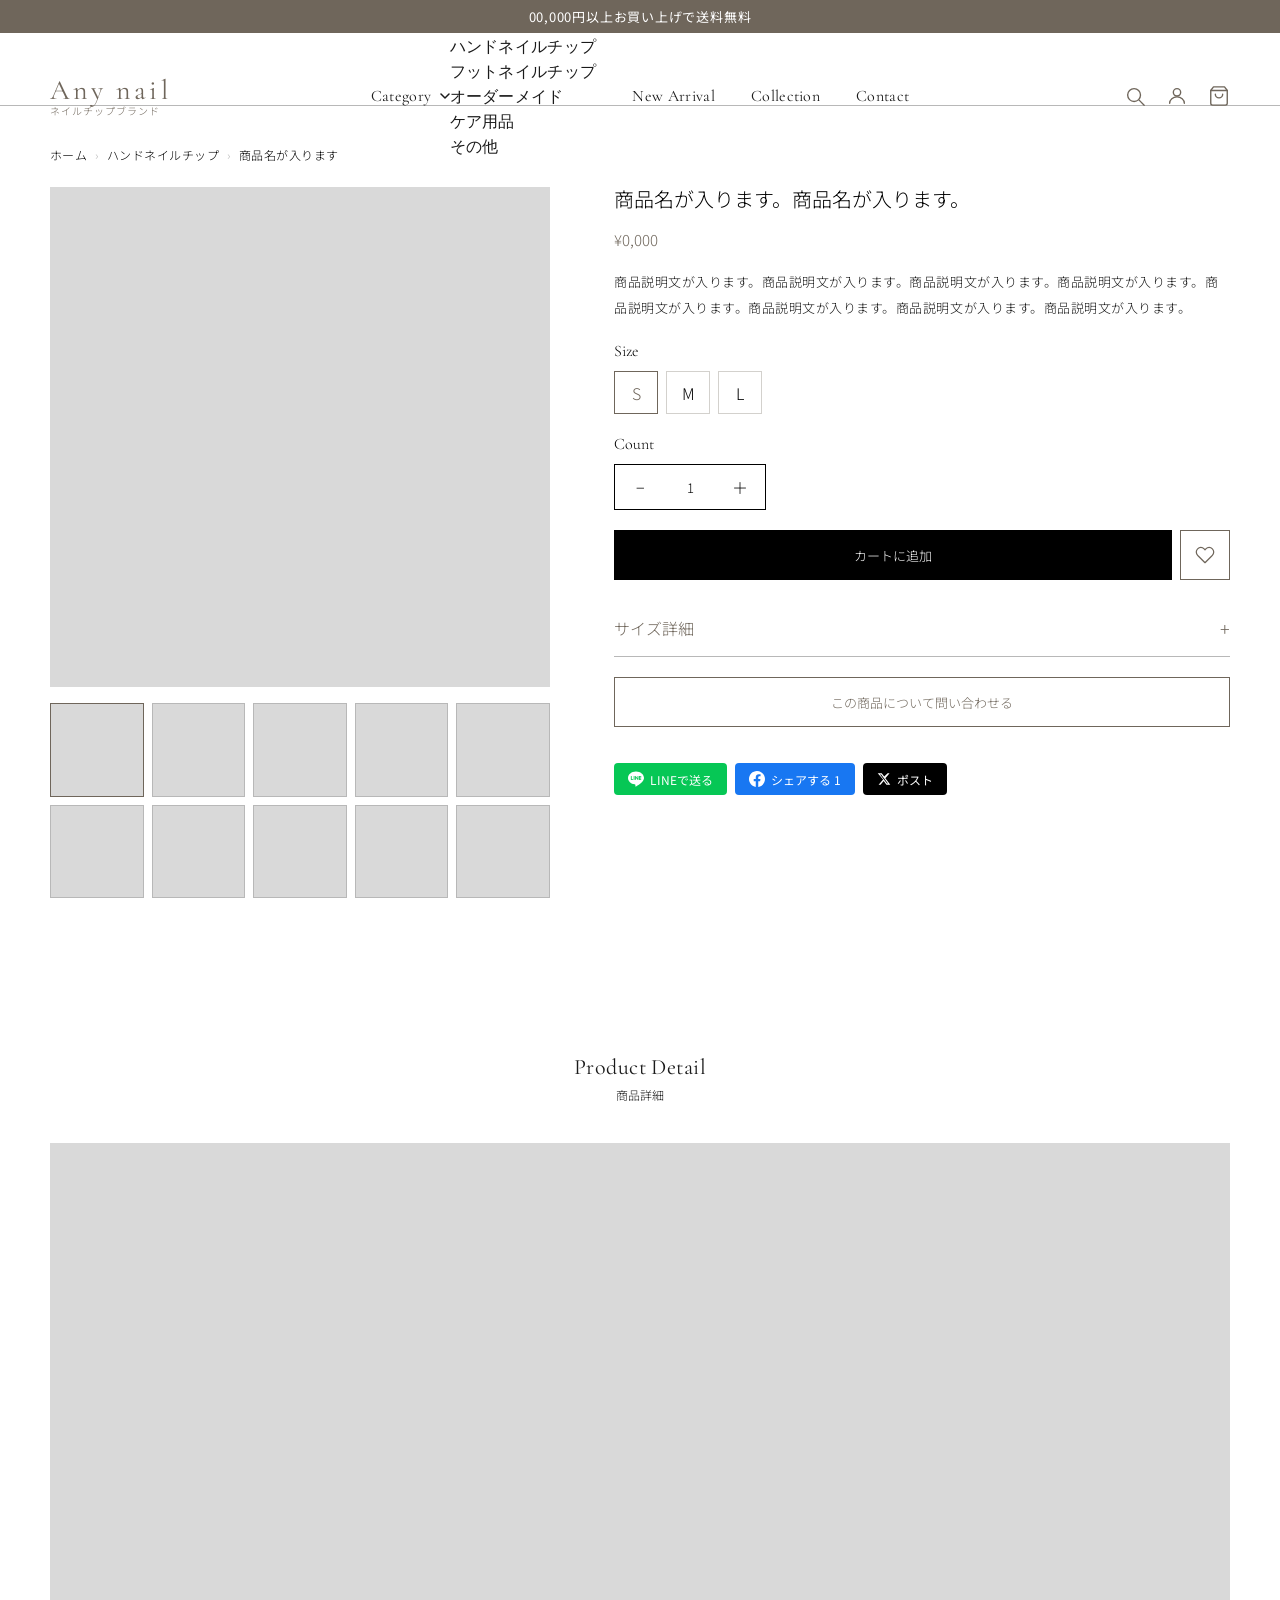
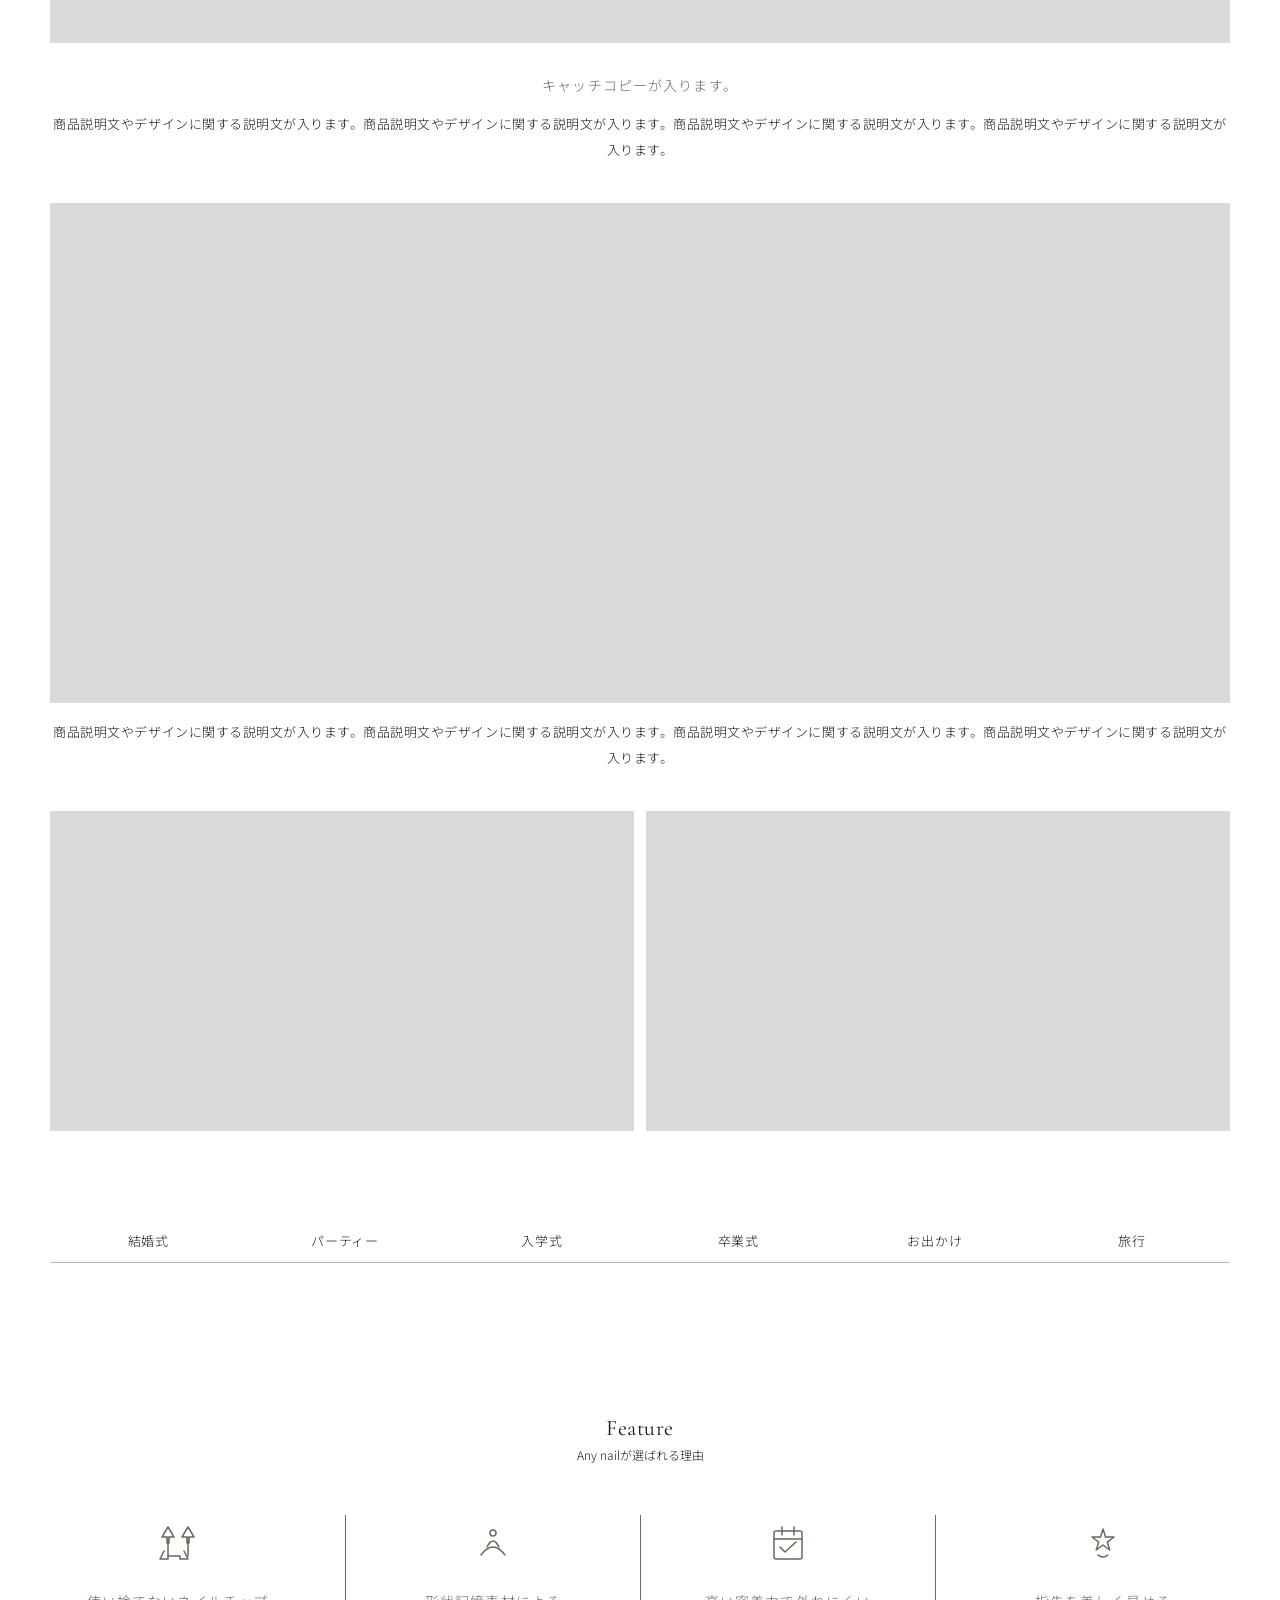
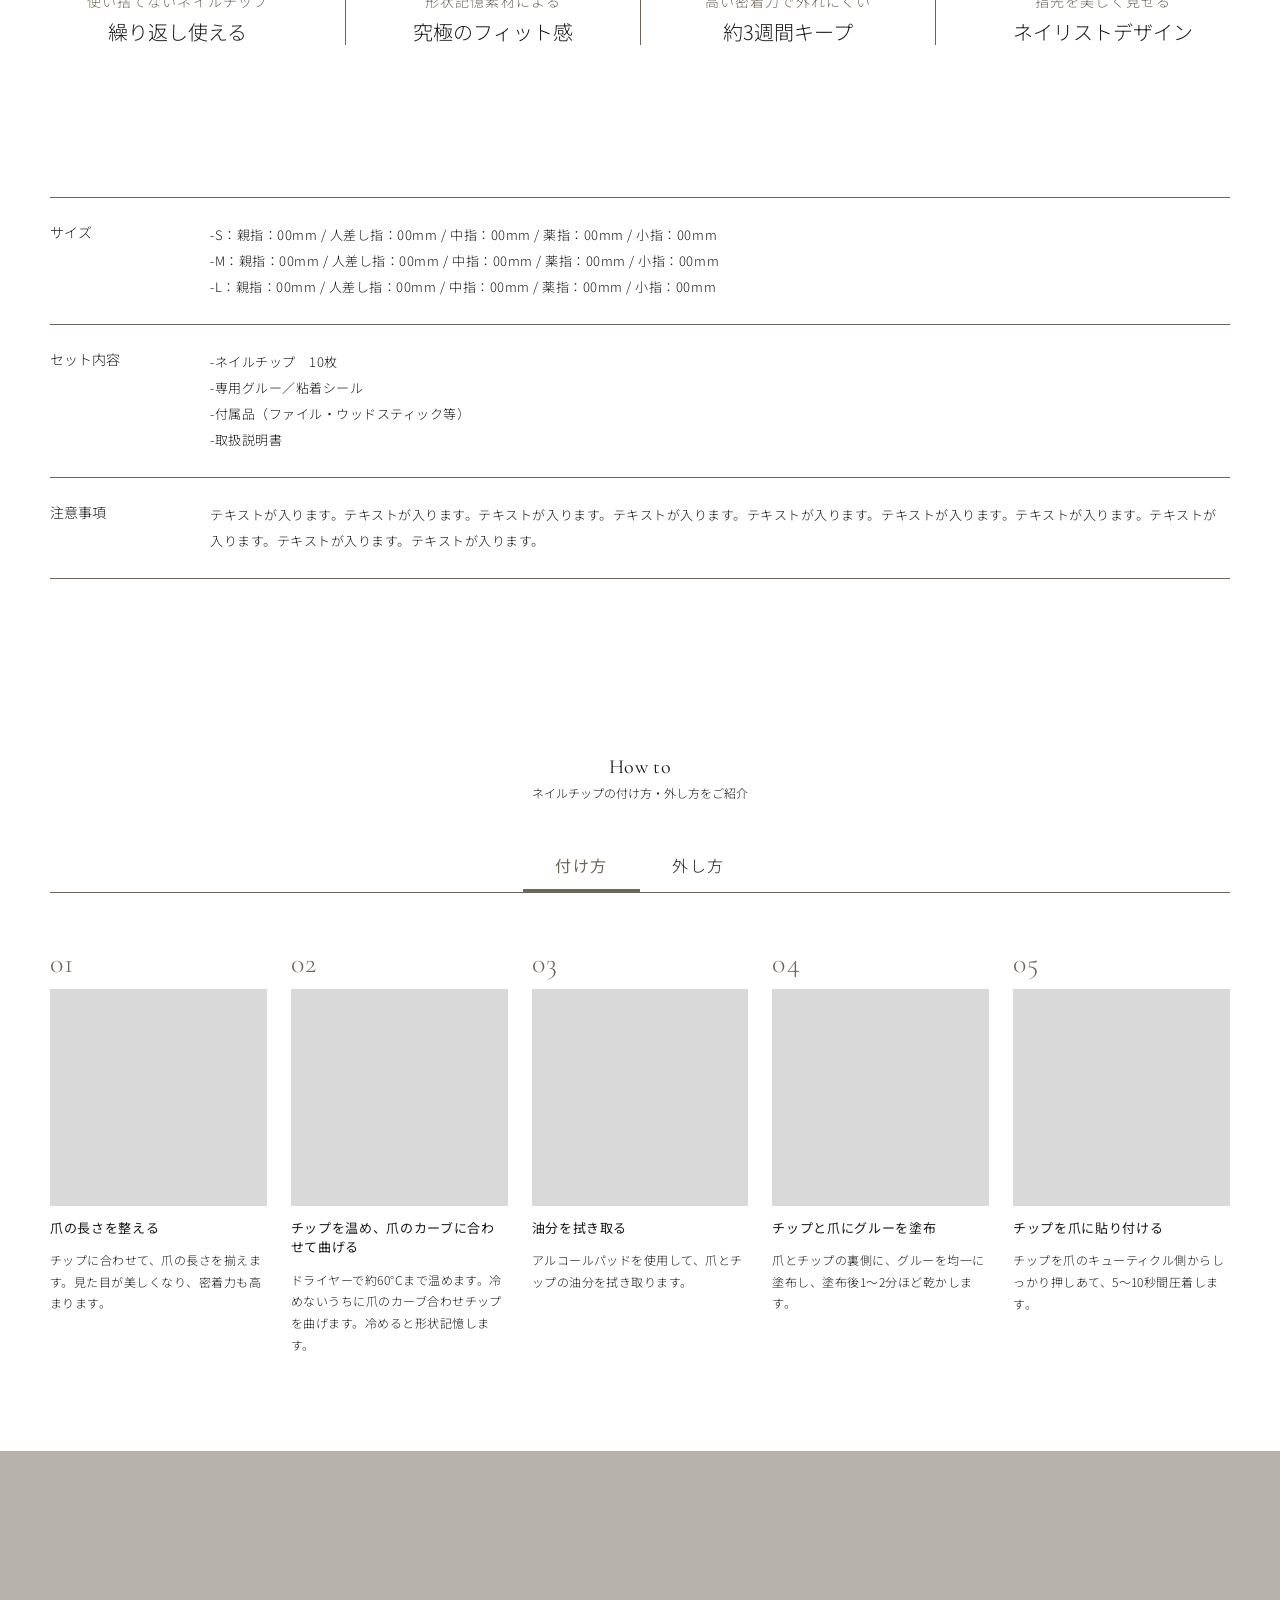
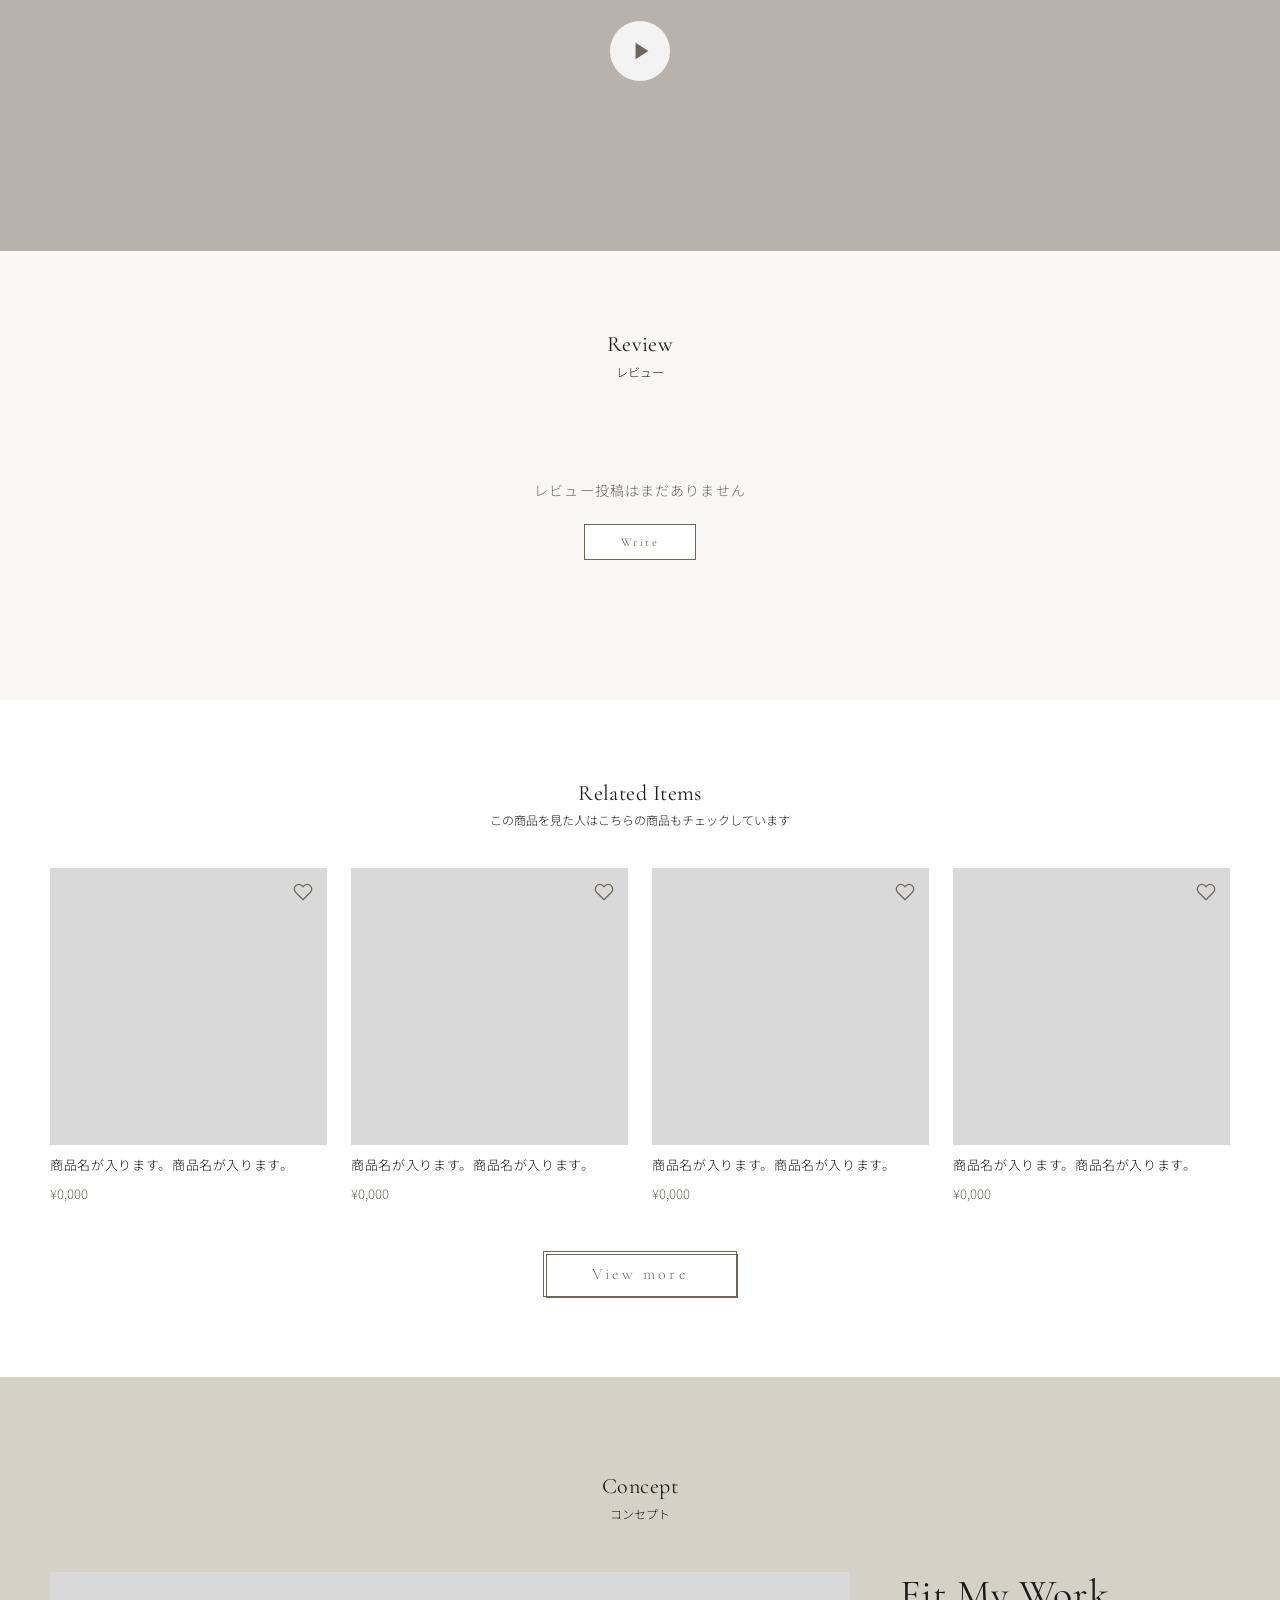
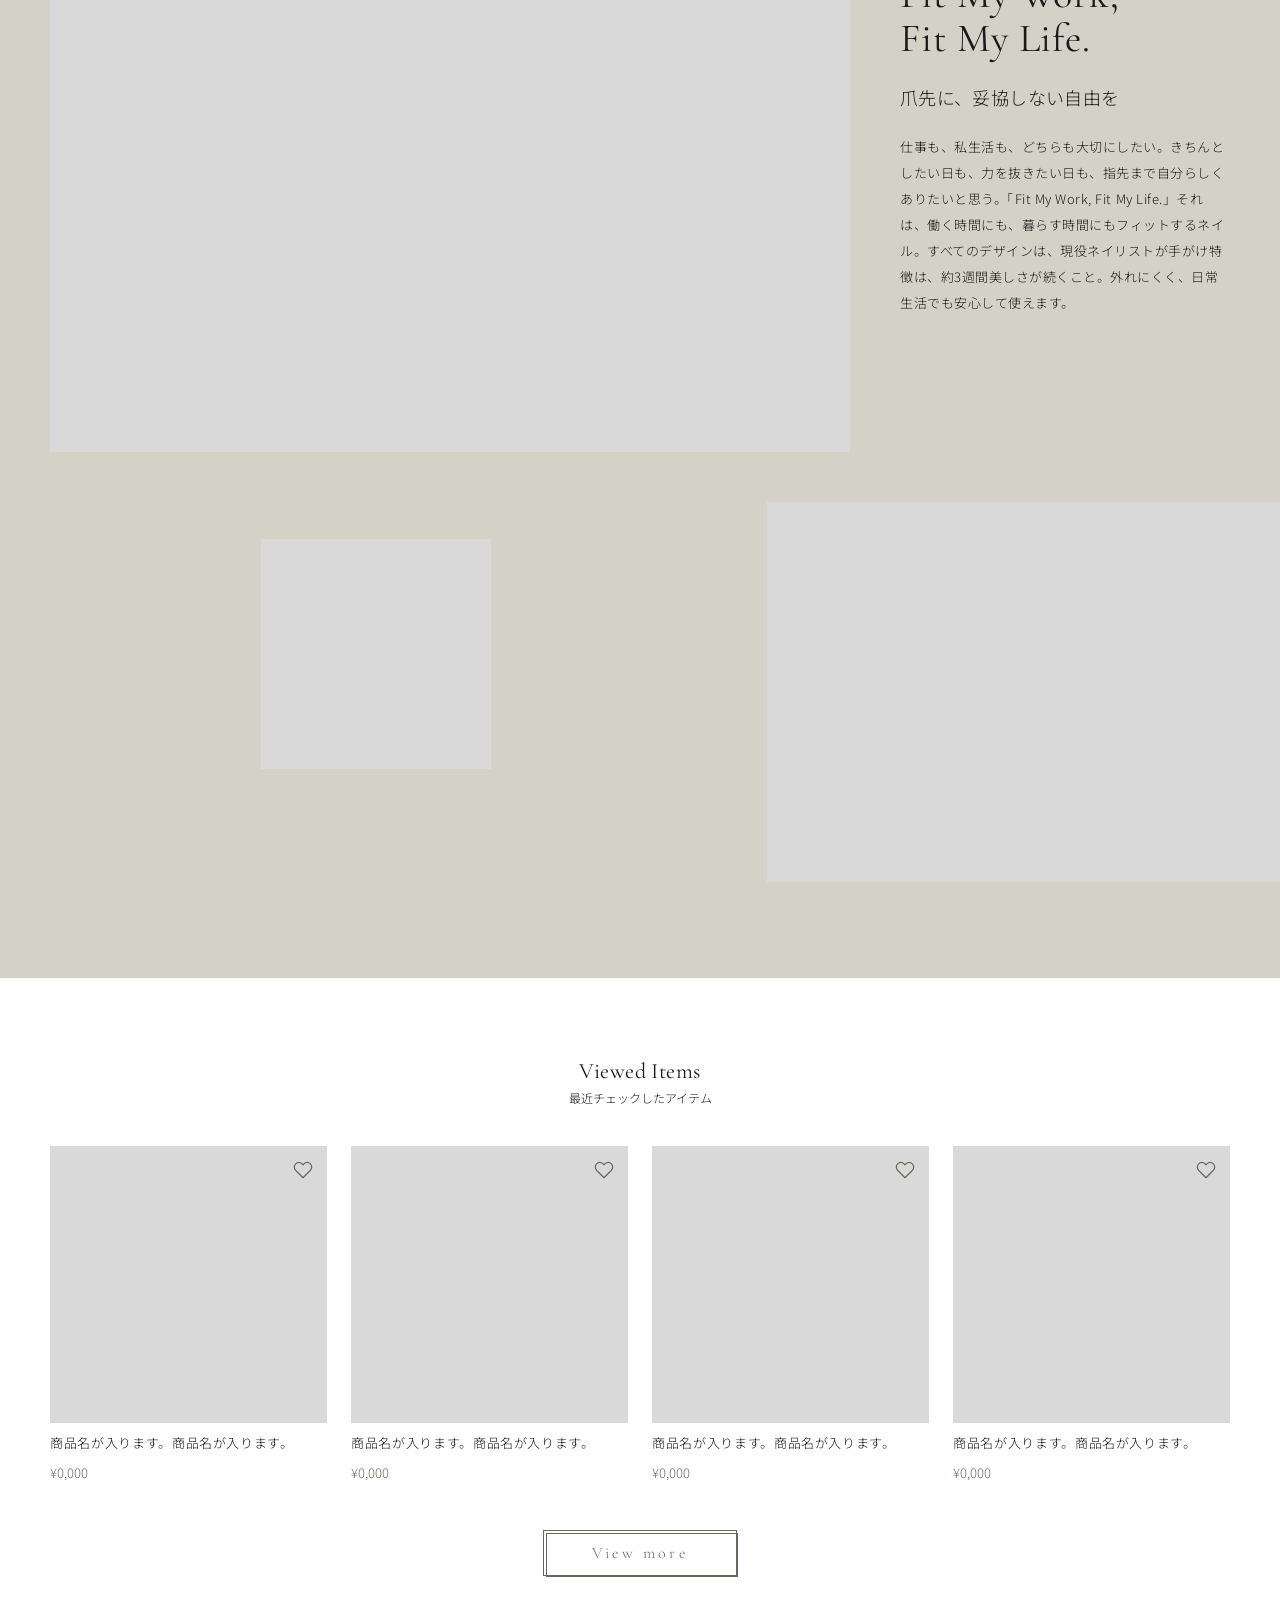
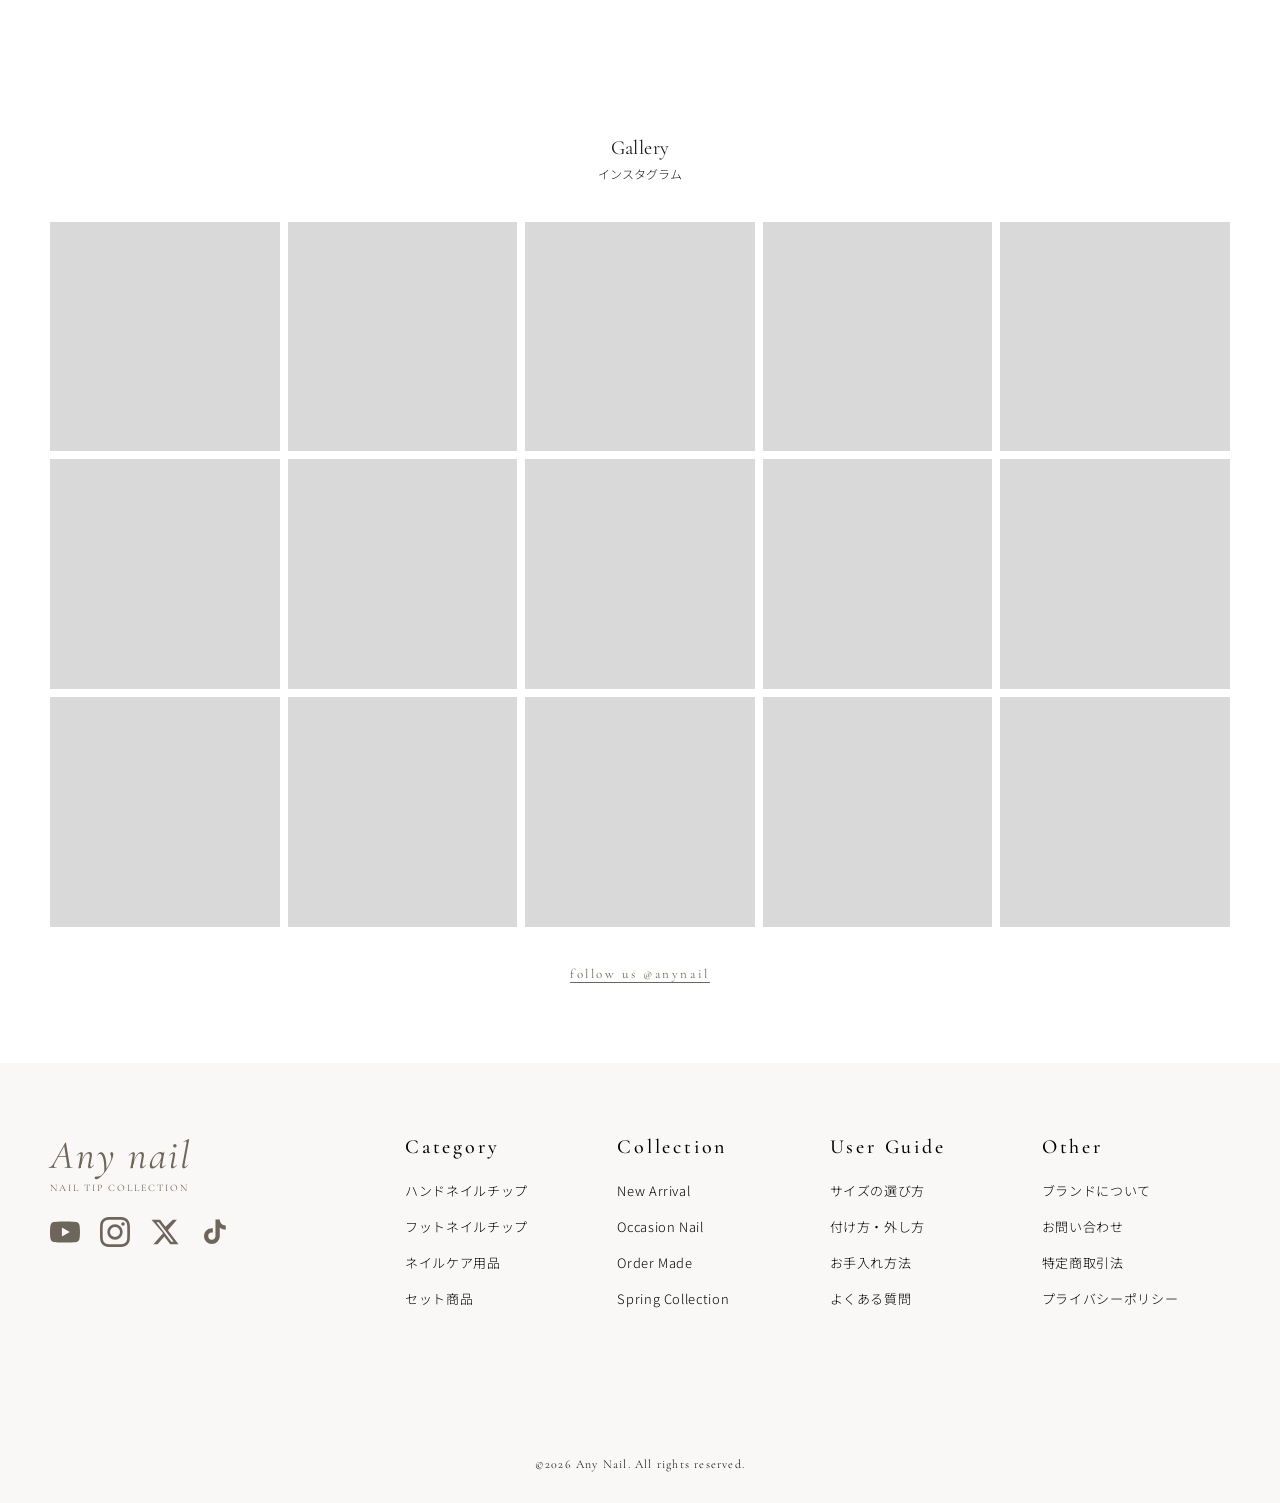
==== commit 21897d48: "Fix mobile Category sub-menu: add click-based accordion - Desktop mega menu stays hover-only (mousee" ====
--- a/product.html
+++ b/product.html
@@ -30,6 +30,13 @@
       <nav class="site-header__nav">
         <div class="nav-item nav-item--mega" data-mega="category">
           <a href="#" class="nav-item__link nav-item__link--has-chevron">Category <svg class="nav-item__chevron" viewBox="0 0 10 6" width="10" height="6" fill="none" stroke="currentColor" stroke-width="1.5" stroke-linecap="round" stroke-linejoin="round"><polyline points="1,1 5,5 9,1"/></svg></a>
+          <ul class="nav-item__sub">
+            <li><a href="#">ハンドネイルチップ</a></li>
+            <li><a href="#">フットネイルチップ</a></li>
+            <li><a href="#">オーダーメイド</a></li>
+            <li><a href="#">ケア用品</a></li>
+            <li><a href="#">その他</a></li>
+          </ul>
         </div>
         <a href="#">New Arrival</a>
         <a href="#">Collection</a>
--- a/style.css
+++ b/style.css
@@ -2085,11 +2085,11 @@
 
   .site-header__nav {
     display: none;
-    position: fixed;
-    top: 72px;
+    position: absolute;
+    top: 100%;
     left: 0;
     right: 0;
-    bottom: 0;
+    height: calc(100vh - 72px);
     background: var(--white);
     flex-direction: column;
     align-items: flex-start;
@@ -2122,6 +2122,34 @@
     display: none !important;
   }
 
+  /* Mobile Category sub-menu */
+  .nav-item__sub {
+    display: none;
+    list-style: none;
+    padding: 0;
+    margin: 0;
+    background: var(--cream);
+  }
+
+  .nav-item--mega.is-open .nav-item__sub {
+    display: block;
+  }
+
+  .nav-item__sub li a {
+    display: block;
+    padding: 12px 16px;
+    font-family: var(--font-jp);
+    font-size: 14px;
+    font-weight: 300;
+    color: var(--black);
+    border-bottom: 0.5px solid var(--border);
+    letter-spacing: 0.04em;
+  }
+
+  .nav-item--mega.is-open .nav-item__chevron {
+    transform: rotate(180deg);
+  }
+
   /* Hero */
   .hero {
     height: 420px;
@@ -2184,8 +2212,21 @@
     padding: 60px 20px 80px;
   }
 
+  .category-row {
+    flex-wrap: wrap;
+  }
+
   .category-card {
-    height: 140px;
+    flex: 0 0 calc(50% - 5px);
+    height: 120px;
+  }
+
+  .category-card__info {
+    right: 44px;
+  }
+
+  .category-card__en {
+    font-size: 15px;
   }
 
   /* Concept */
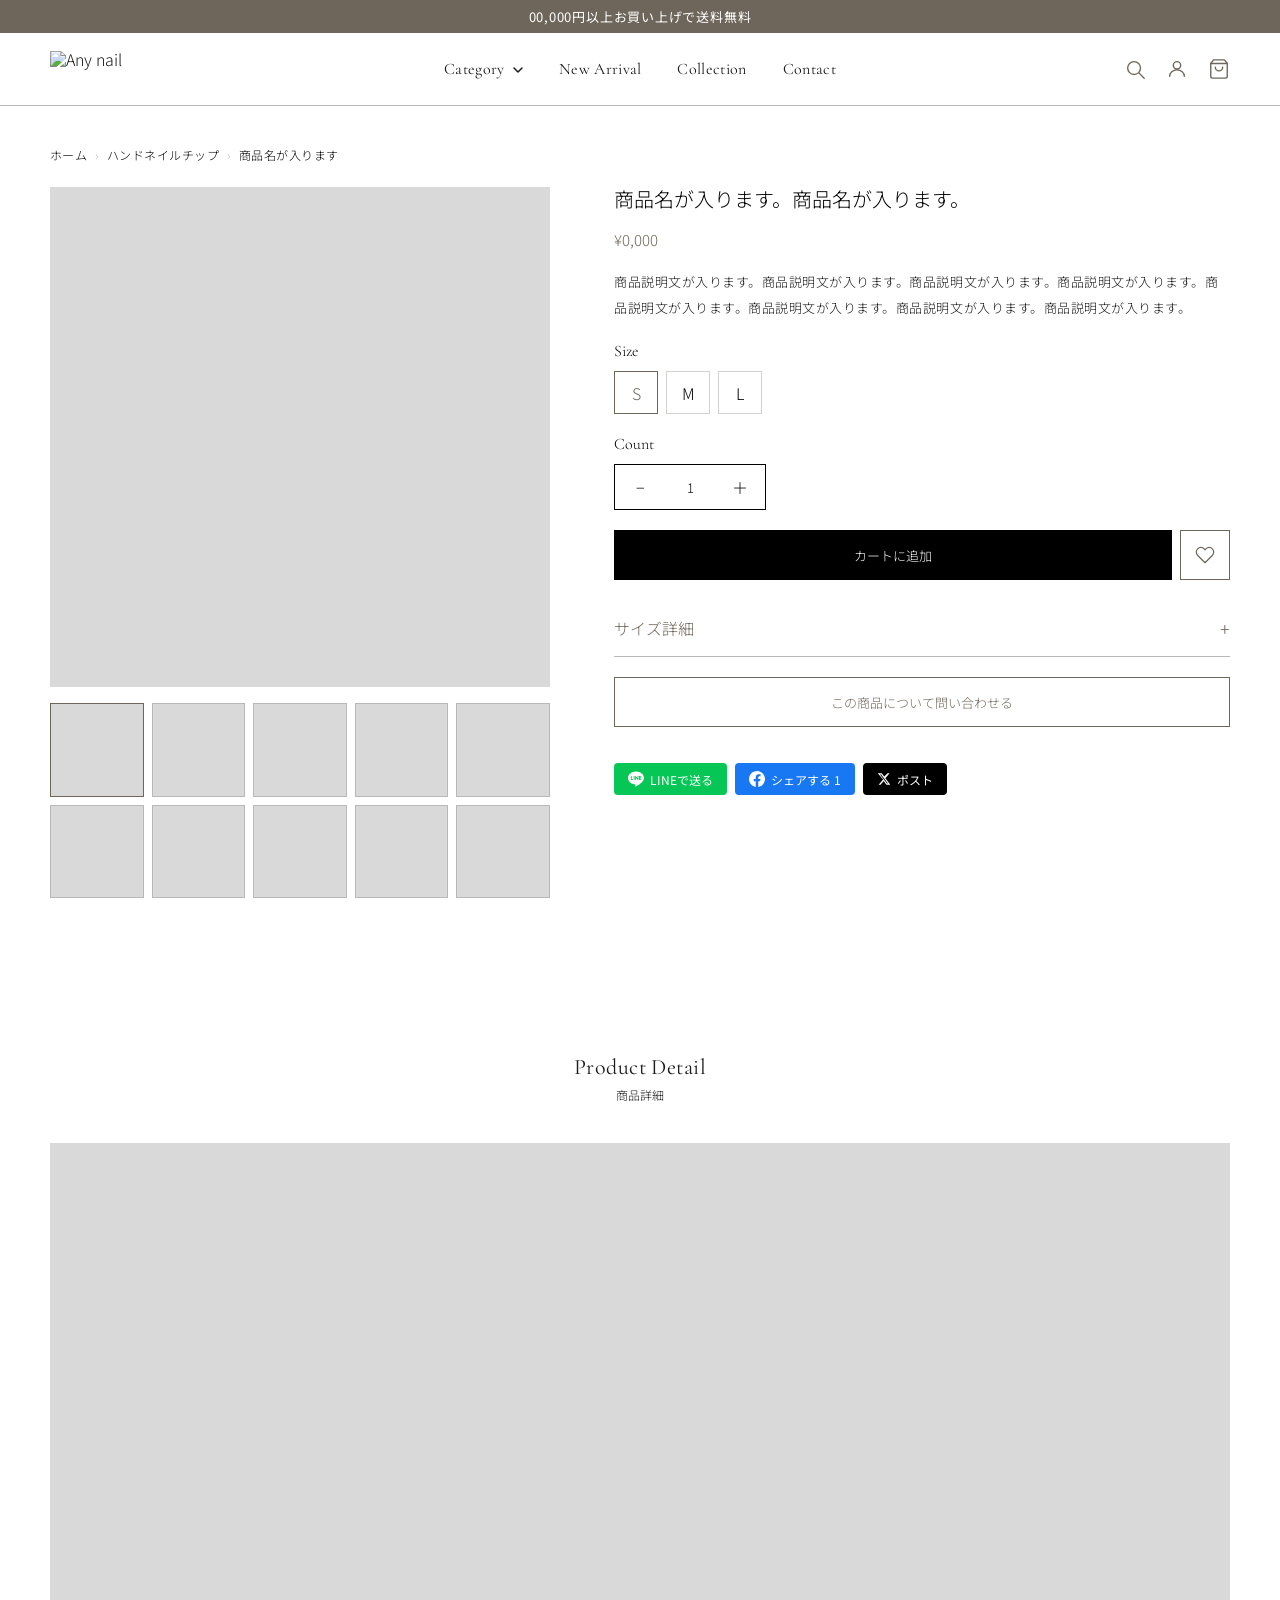
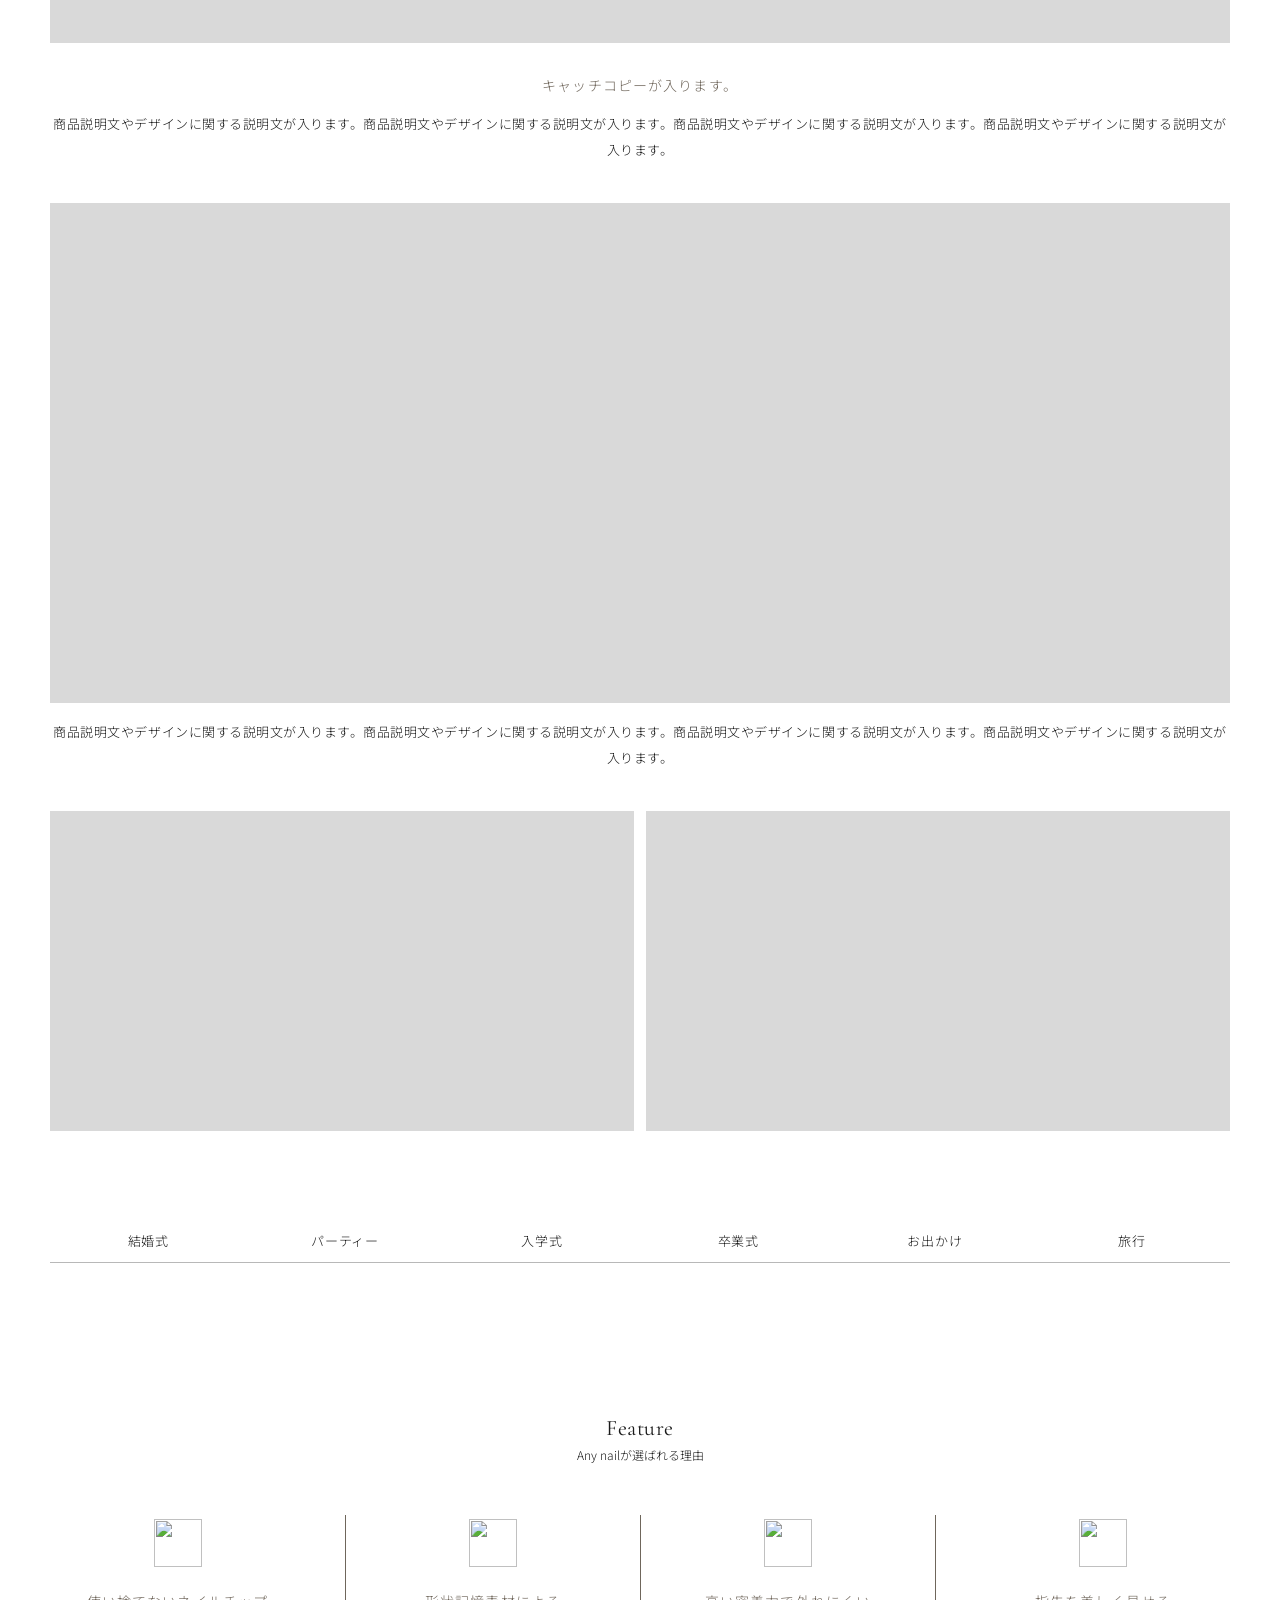
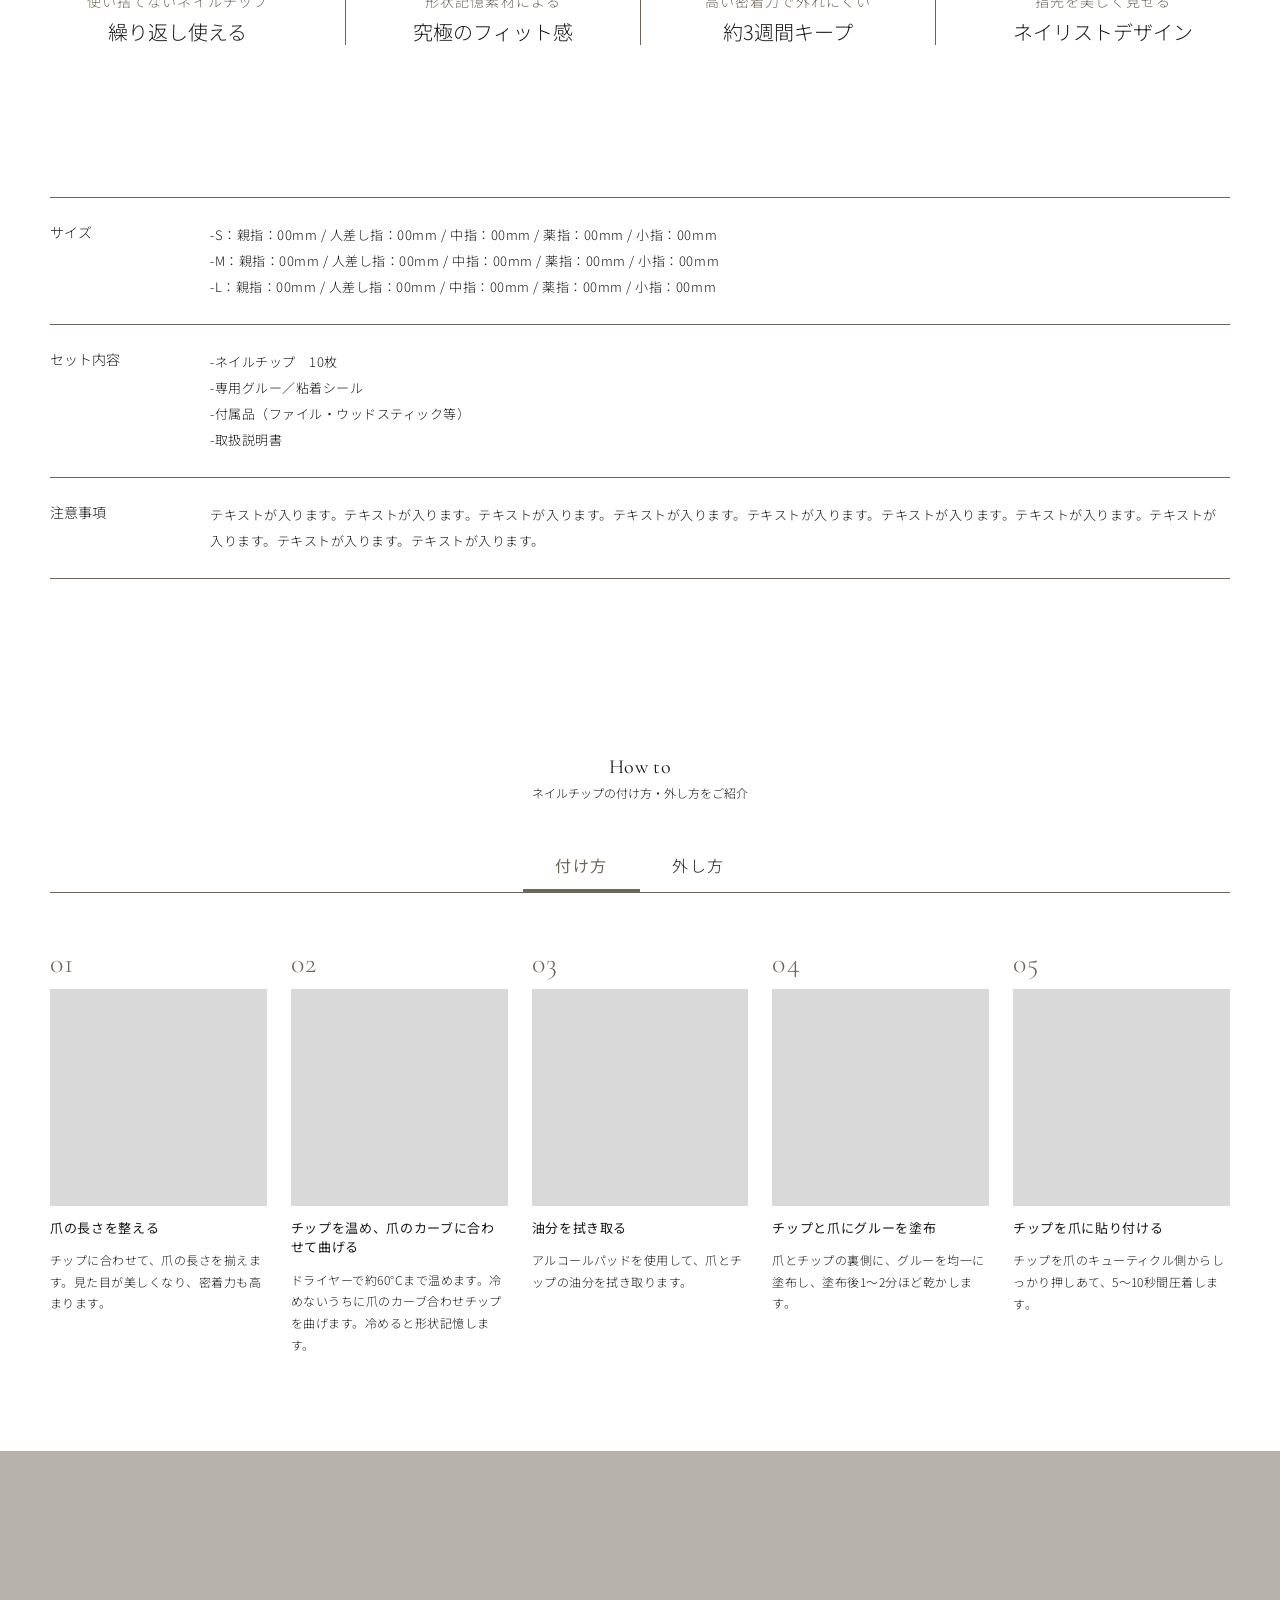
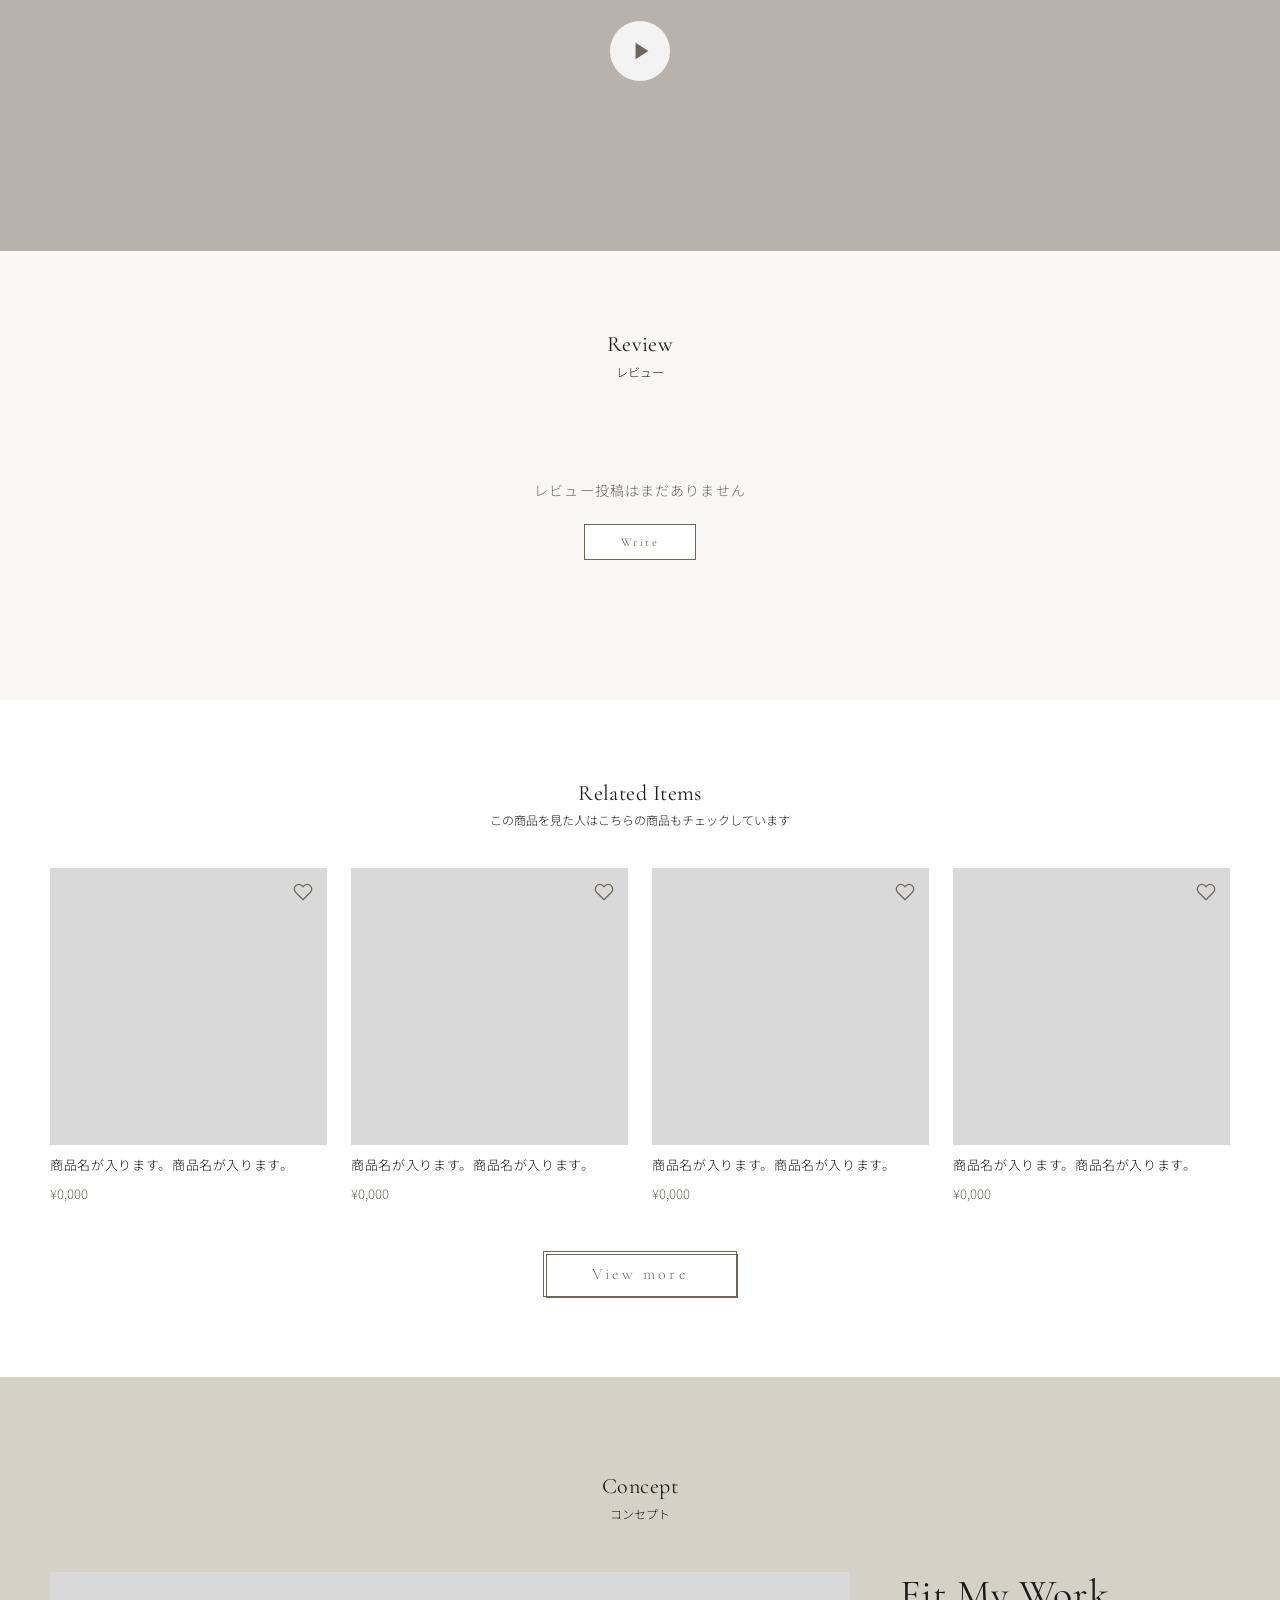
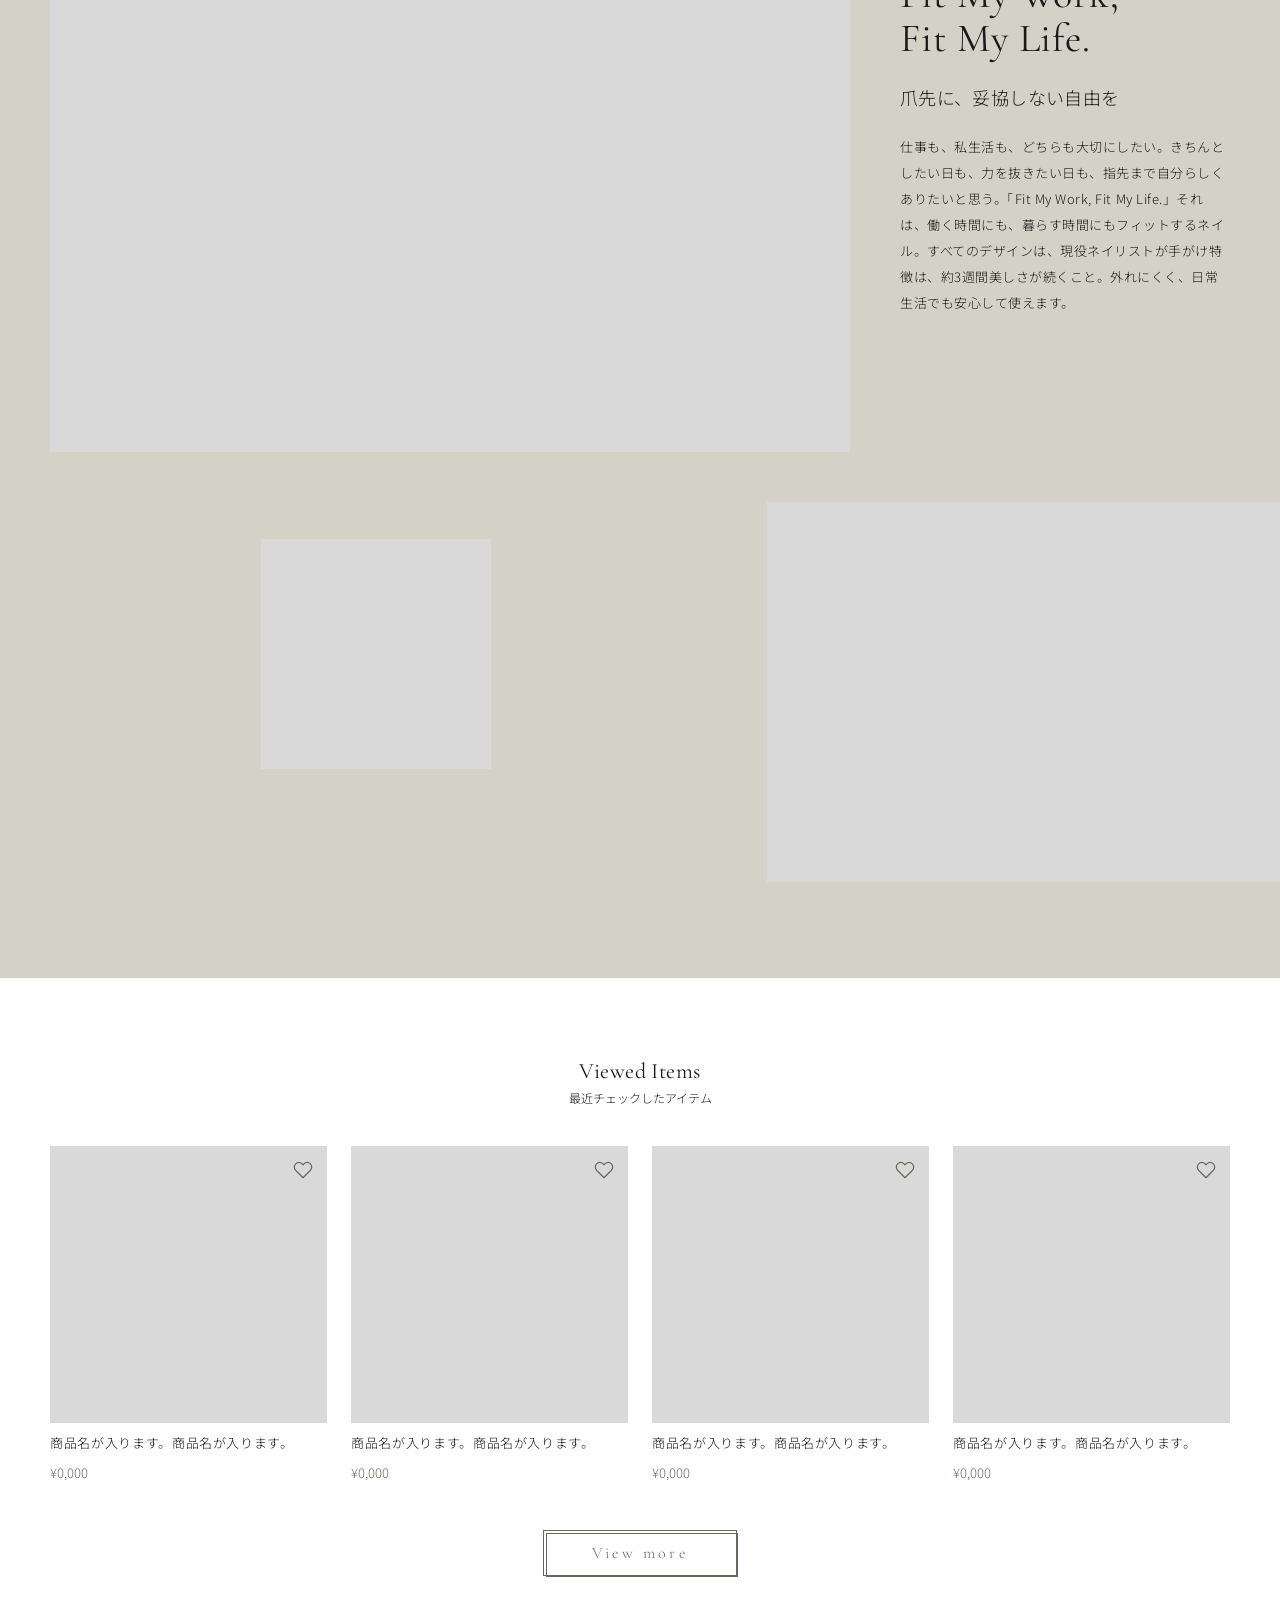
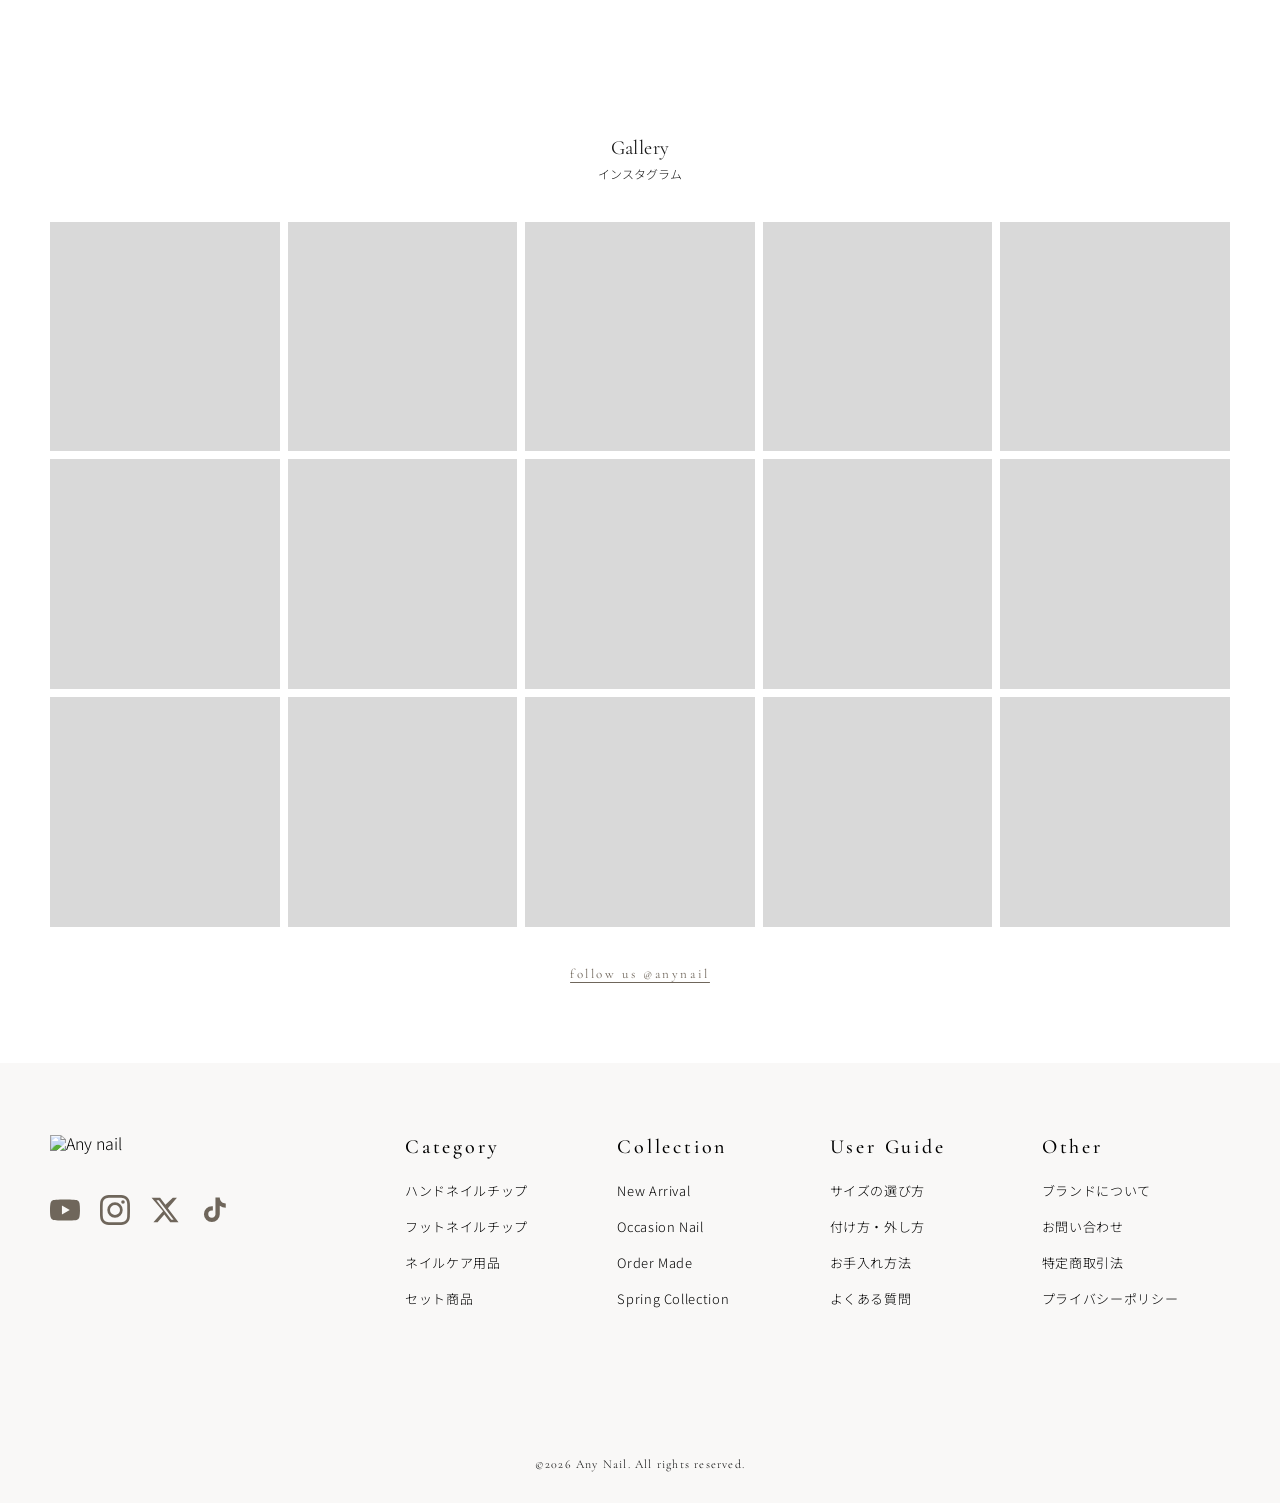
==== commit 18716926: "Add all images to index.html and product.html - Replace SVG feature icons with actual icon images (F" ====
--- a/product.html
+++ b/product.html
@@ -23,8 +23,7 @@
     <div class="site-header__inner">
 
       <a href="index.html" class="site-header__logo">
-        <span class="site-header__logo-en">Any nail</span>
-        <span class="site-header__logo-jp">ネイルチップブランド</span>
+        <img src="img/Anynailロゴ 1.png" alt="Any nail" class="site-header__logo-img">
       </a>
 
       <nav class="site-header__nav">
@@ -77,23 +76,23 @@
     <div class="mega-menu" id="mega-category">
       <div class="mega-menu__inner">
         <a href="#" class="mega-menu__card">
-          <div class="mega-menu__card-image"></div>
+          <div class="mega-menu__card-image" style="background-image: url('img/AdobeStock_691767480 1.png'); background-size: cover; background-position: center;"></div>
           <span class="mega-menu__card-label">ハンドネイルチップ</span>
         </a>
         <a href="#" class="mega-menu__card">
-          <div class="mega-menu__card-image"></div>
+          <div class="mega-menu__card-image" style="background-image: url('img/Rectangle 259.png'); background-size: cover; background-position: center;"></div>
           <span class="mega-menu__card-label">フットネイルチップ</span>
         </a>
         <a href="#" class="mega-menu__card">
-          <div class="mega-menu__card-image"></div>
+          <div class="mega-menu__card-image" style="background-image: url('img/Group 361.png'); background-size: cover; background-position: center;"></div>
           <span class="mega-menu__card-label">オーダーメイド</span>
         </a>
         <a href="#" class="mega-menu__card">
-          <div class="mega-menu__card-image"></div>
+          <div class="mega-menu__card-image" style="background-image: url('img/Mask group (2).png'); background-size: cover; background-position: center;"></div>
           <span class="mega-menu__card-label">ケア用品</span>
         </a>
         <a href="#" class="mega-menu__card">
-          <div class="mega-menu__card-image"></div>
+          <div class="mega-menu__card-image" style="background-image: url('img/Frame 306.png'); background-size: cover; background-position: center;"></div>
           <span class="mega-menu__card-label">セット商品</span>
         </a>
       </div>
@@ -122,18 +121,18 @@
 
         <!-- Left: Product Images -->
         <div class="product-images">
-          <div class="product-images__main" role="img" aria-label="商品メイン画像"></div>
+          <div class="product-images__main" role="img" aria-label="商品メイン画像" style="background-image: url('img/AdobeStock_692278980 1.png'); background-size: cover; background-position: center;"></div>
           <div class="product-images__thumbs">
-            <div class="product-images__thumb product-images__thumb--active"></div>
-            <div class="product-images__thumb"></div>
-            <div class="product-images__thumb"></div>
-            <div class="product-images__thumb"></div>
-            <div class="product-images__thumb"></div>
-            <div class="product-images__thumb"></div>
-            <div class="product-images__thumb"></div>
-            <div class="product-images__thumb"></div>
-            <div class="product-images__thumb"></div>
-            <div class="product-images__thumb"></div>
+            <div class="product-images__thumb product-images__thumb--active" style="background-image: url('img/AdobeStock_692278980 1.png'); background-size: cover; background-position: center;"></div>
+            <div class="product-images__thumb" style="background-image: url('img/_THA3236 1.png'); background-size: cover; background-position: center;"></div>
+            <div class="product-images__thumb" style="background-image: url('img/_THA3236 1 (1).png'); background-size: cover; background-position: center;"></div>
+            <div class="product-images__thumb" style="background-image: url('img/_THA3228 1.png'); background-size: cover; background-position: center;"></div>
+            <div class="product-images__thumb" style="background-image: url('img/_THA3234 1.png'); background-size: cover; background-position: center;"></div>
+            <div class="product-images__thumb" style="background-image: url('img/_THA3238 1.png'); background-size: cover; background-position: center;"></div>
+            <div class="product-images__thumb" style="background-image: url('img/Mask group (1).png'); background-size: cover; background-position: center;"></div>
+            <div class="product-images__thumb" style="background-image: url('img/Mask group.png'); background-size: cover; background-position: center;"></div>
+            <div class="product-images__thumb" style="background-image: url('img/Group 361.png'); background-size: cover; background-position: center;"></div>
+            <div class="product-images__thumb" style="background-image: url('img/Mask group (3).png'); background-size: cover; background-position: center;"></div>
           </div>
         </div>
 
@@ -239,14 +238,14 @@
         <span class="section-heading__en">Product Detail</span>
         <span class="section-heading__jp">商品詳細</span>
       </div>
-      <div class="product-detail-images__main" role="img" aria-label="商品詳細画像1"></div>
+      <div class="product-detail-images__main" role="img" aria-label="商品詳細画像1" style="background-image: url('img/Frame 470.png'); background-size: cover; background-position: center;"></div>
       <p class="product-detail-images__catchphrase">キャッチコピーが入ります。</p>
       <p class="product-detail-images__desc">商品説明文やデザインに関する説明文が入ります。商品説明文やデザインに関する説明文が入ります。商品説明文やデザインに関する説明文が入ります。商品説明文やデザインに関する説明文が入ります。</p>
-      <div class="product-detail-images__main" role="img" aria-label="商品詳細画像2"></div>
+      <div class="product-detail-images__main" role="img" aria-label="商品詳細画像2" style="background-image: url('img/_THA3163 1.png'); background-size: cover; background-position: center;"></div>
       <p class="product-detail-images__desc">商品説明文やデザインに関する説明文が入ります。商品説明文やデザインに関する説明文が入ります。商品説明文やデザインに関する説明文が入ります。商品説明文やデザインに関する説明文が入ります。</p>
       <div class="product-detail-images__grid">
-        <div class="product-detail-images__grid-item" role="img"></div>
-        <div class="product-detail-images__grid-item" role="img"></div>
+        <div class="product-detail-images__grid-item" role="img" style="background-image: url('img/Mask group (7).png'); background-size: cover; background-position: center;"></div>
+        <div class="product-detail-images__grid-item" role="img" style="background-image: url('img/Rectangle 260.png'); background-size: cover; background-position: center;"></div>
       </div>
     </section>
 
@@ -277,13 +276,7 @@
 
           <div class="feature__item">
             <div class="feature__icon">
-              <svg viewBox="0 0 48 48" fill="none" stroke="currentColor" stroke-width="1.5" stroke-linecap="round" stroke-linejoin="round">
-                <path d="M14 8l-6 10h5v6h2V18h5L14 8z"/>
-                <path d="M34 8l6 10h-5v6h-2V18h-5l6-10z"/>
-                <path d="M10 32l-4 8h8v-3h12v3h8l-4-8"/>
-                <line x1="14" y1="18" x2="14" y2="37"/>
-                <line x1="34" y1="18" x2="34" y2="37"/>
-              </svg>
+              <img src="img/Frame 338.png" alt="">
             </div>
             <p class="feature__sub">使い捨てないネイルチップ</p>
             <p class="feature__main">繰り返し使える</p>
@@ -291,11 +284,7 @@
 
           <div class="feature__item">
             <div class="feature__icon">
-              <svg viewBox="0 0 48 48" fill="none" stroke="currentColor" stroke-width="1.5" stroke-linecap="round" stroke-linejoin="round">
-                <path d="M12 36 Q24 20 36 36"/>
-                <path d="M18 28 Q24 16 30 28"/>
-                <circle cx="24" cy="14" r="3"/>
-              </svg>
+              <img src="img/_饑1.png" alt="">
             </div>
             <p class="feature__sub">形状記憶素材による</p>
             <p class="feature__main">究極のフィット感</p>
@@ -303,13 +292,7 @@
 
           <div class="feature__item">
             <div class="feature__icon">
-              <svg viewBox="0 0 48 48" fill="none" stroke="currentColor" stroke-width="1.5" stroke-linecap="round" stroke-linejoin="round">
-                <rect x="10" y="12" width="28" height="28" rx="2"/>
-                <line x1="10" y1="20" x2="38" y2="20"/>
-                <line x1="18" y1="8" x2="18" y2="16"/>
-                <line x1="30" y1="8" x2="30" y2="16"/>
-                <path d="M16 28l5 5 11-10"/>
-              </svg>
+              <img src="img/_饑1 (1).png" alt="">
             </div>
             <p class="feature__sub">高い密着力で外れにくい</p>
             <p class="feature__main">約3週間キープ</p>
@@ -317,10 +300,7 @@
 
           <div class="feature__item">
             <div class="feature__icon">
-              <svg viewBox="0 0 48 48" fill="none" stroke="currentColor" stroke-width="1.5" stroke-linecap="round" stroke-linejoin="round">
-                <path d="M24 10 L26.5 18H35L28.3 23.1 30.8 31 24 26 17.2 31 19.7 23.1 13 18H21.5Z"/>
-                <path d="M19 36 Q24 40 29 36"/>
-              </svg>
+              <img src="img/Frame 340.png" alt="">
             </div>
             <p class="feature__sub">指先を美しく見せる</p>
             <p class="feature__main">ネイリストデザイン</p>
@@ -391,35 +371,35 @@
 
           <div class="howto__step">
             <span class="howto__step-num">01</span>
-            <div class="howto__step-image"></div>
+            <div class="howto__step-image" style="background-image: url('img/Mask group (2).png'); background-size: cover; background-position: center;"></div>
             <p class="howto__step-title">爪の長さを整える</p>
             <p class="howto__step-text">チップに合わせて、爪の長さを揃えます。見た目が美しくなり、密着力も高まります。</p>
           </div>
 
           <div class="howto__step">
             <span class="howto__step-num">02</span>
-            <div class="howto__step-image"></div>
+            <div class="howto__step-image" style="background-image: url('img/_THA3234 1.png'); background-size: cover; background-position: center;"></div>
             <p class="howto__step-title">チップを温め、爪のカーブに合わせて曲げる</p>
             <p class="howto__step-text">ドライヤーで約60°Cまで温めます。冷めないうちに爪のカーブ合わせチップを曲げます。冷めると形状記憶します。</p>
           </div>
 
           <div class="howto__step">
             <span class="howto__step-num">03</span>
-            <div class="howto__step-image"></div>
+            <div class="howto__step-image" style="background-image: url('img/AdobeStock_691767480 1 (13).png'); background-size: cover; background-position: center;"></div>
             <p class="howto__step-title">油分を拭き取る</p>
             <p class="howto__step-text">アルコールパッドを使用して、爪とチップの油分を拭き取ります。</p>
           </div>
 
           <div class="howto__step">
             <span class="howto__step-num">04</span>
-            <div class="howto__step-image"></div>
+            <div class="howto__step-image" style="background-image: url('img/Mask group (5).png'); background-size: cover; background-position: center;"></div>
             <p class="howto__step-title">チップと爪にグルーを塗布</p>
             <p class="howto__step-text">爪とチップの裏側に、グルーを均一に塗布し、塗布後1〜2分ほど乾かします。</p>
           </div>
 
           <div class="howto__step">
             <span class="howto__step-num">05</span>
-            <div class="howto__step-image"></div>
+            <div class="howto__step-image" style="background-image: url('img/Mask group (4).png'); background-size: cover; background-position: center;"></div>
             <p class="howto__step-title">チップを爪に貼り付ける</p>
             <p class="howto__step-text">チップを爪のキューティクル側からしっかり押しあて、5〜10秒間圧着します。</p>
           </div>
@@ -472,7 +452,7 @@
         <div class="products-grid">
 
           <a href="product.html" class="product-card">
-            <div class="product-card__image-wrap">
+            <div class="product-card__image-wrap" style="background-image: url('img/AdobeStock_691767480 1 (8).png'); background-size: cover; background-position: center;">
               <button class="product-card__heart" aria-label="お気に入りに追加">
                 <svg viewBox="0 0 24 24" fill="none" stroke="#6F665B" stroke-width="1.5" stroke-linecap="round" stroke-linejoin="round">
                   <path d="M20.84 4.61a5.5 5.5 0 00-7.78 0L12 5.67l-1.06-1.06a5.5 5.5 0 00-7.78 7.78l1.06 1.06L12 21.23l7.78-7.78 1.06-1.06a5.5 5.5 0 000-7.78z"/>
@@ -484,7 +464,7 @@
           </a>
 
           <a href="product.html" class="product-card">
-            <div class="product-card__image-wrap">
+            <div class="product-card__image-wrap" style="background-image: url('img/AdobeStock_691767480 1 (9).png'); background-size: cover; background-position: center;">
               <button class="product-card__heart" aria-label="お気に入りに追加">
                 <svg viewBox="0 0 24 24" fill="none" stroke="#6F665B" stroke-width="1.5" stroke-linecap="round" stroke-linejoin="round">
                   <path d="M20.84 4.61a5.5 5.5 0 00-7.78 0L12 5.67l-1.06-1.06a5.5 5.5 0 00-7.78 7.78l1.06 1.06L12 21.23l7.78-7.78 1.06-1.06a5.5 5.5 0 000-7.78z"/>
@@ -496,7 +476,7 @@
           </a>
 
           <a href="product.html" class="product-card">
-            <div class="product-card__image-wrap">
+            <div class="product-card__image-wrap" style="background-image: url('img/AdobeStock_691767480 1 (10).png'); background-size: cover; background-position: center;">
               <button class="product-card__heart" aria-label="お気に入りに追加">
                 <svg viewBox="0 0 24 24" fill="none" stroke="#6F665B" stroke-width="1.5" stroke-linecap="round" stroke-linejoin="round">
                   <path d="M20.84 4.61a5.5 5.5 0 00-7.78 0L12 5.67l-1.06-1.06a5.5 5.5 0 00-7.78 7.78l1.06 1.06L12 21.23l7.78-7.78 1.06-1.06a5.5 5.5 0 000-7.78z"/>
@@ -508,7 +488,7 @@
           </a>
 
           <a href="product.html" class="product-card">
-            <div class="product-card__image-wrap">
+            <div class="product-card__image-wrap" style="background-image: url('img/AdobeStock_691767480 1 (12).png'); background-size: cover; background-position: center;">
               <button class="product-card__heart" aria-label="お気に入りに追加">
                 <svg viewBox="0 0 24 24" fill="none" stroke="#6F665B" stroke-width="1.5" stroke-linecap="round" stroke-linejoin="round">
                   <path d="M20.84 4.61a5.5 5.5 0 00-7.78 0L12 5.67l-1.06-1.06a5.5 5.5 0 00-7.78 7.78l1.06 1.06L12 21.23l7.78-7.78 1.06-1.06a5.5 5.5 0 000-7.78z"/>
@@ -541,7 +521,7 @@
 
         <div class="concept__main-row">
           <div class="concept__images">
-            <div class="concept__image-main"></div>
+            <div class="concept__image-main" style="background-image: url('img/_THA3159 2.png'); background-size: cover; background-position: center;"></div>
           </div>
 
           <div class="concept__text-block">
@@ -552,8 +532,8 @@
         </div>
 
         <div class="concept__sub-images">
-          <div class="concept__sub-image concept__sub-image--small"></div>
-          <div class="concept__sub-image concept__sub-image--large"></div>
+          <div class="concept__sub-image concept__sub-image--small" style="background-image: url('img/_THA3186 1.png'); background-size: cover; background-position: center;"></div>
+          <div class="concept__sub-image concept__sub-image--large" style="background-image: url('img/AdobeStock_1336056735 2.png'); background-size: cover; background-position: center;"></div>
         </div>
 
       </div>
@@ -573,7 +553,7 @@
         <div class="products-grid">
 
           <a href="product.html" class="product-card">
-            <div class="product-card__image-wrap">
+            <div class="product-card__image-wrap" style="background-image: url('img/AdobeStock_691767480 1 (1).png'); background-size: cover; background-position: center;">
               <button class="product-card__heart" aria-label="お気に入りに追加">
                 <svg viewBox="0 0 24 24" fill="none" stroke="#6F665B" stroke-width="1.5" stroke-linecap="round" stroke-linejoin="round">
                   <path d="M20.84 4.61a5.5 5.5 0 00-7.78 0L12 5.67l-1.06-1.06a5.5 5.5 0 00-7.78 7.78l1.06 1.06L12 21.23l7.78-7.78 1.06-1.06a5.5 5.5 0 000-7.78z"/>
@@ -585,7 +565,7 @@
           </a>
 
           <a href="product.html" class="product-card">
-            <div class="product-card__image-wrap">
+            <div class="product-card__image-wrap" style="background-image: url('img/AdobeStock_691767480 1 (3).png'); background-size: cover; background-position: center;">
               <button class="product-card__heart" aria-label="お気に入りに追加">
                 <svg viewBox="0 0 24 24" fill="none" stroke="#6F665B" stroke-width="1.5" stroke-linecap="round" stroke-linejoin="round">
                   <path d="M20.84 4.61a5.5 5.5 0 00-7.78 0L12 5.67l-1.06-1.06a5.5 5.5 0 00-7.78 7.78l1.06 1.06L12 21.23l7.78-7.78 1.06-1.06a5.5 5.5 0 000-7.78z"/>
@@ -597,7 +577,7 @@
           </a>
 
           <a href="product.html" class="product-card">
-            <div class="product-card__image-wrap">
+            <div class="product-card__image-wrap" style="background-image: url('img/AdobeStock_691767480 1 (5).png'); background-size: cover; background-position: center;">
               <button class="product-card__heart" aria-label="お気に入りに追加">
                 <svg viewBox="0 0 24 24" fill="none" stroke="#6F665B" stroke-width="1.5" stroke-linecap="round" stroke-linejoin="round">
                   <path d="M20.84 4.61a5.5 5.5 0 00-7.78 0L12 5.67l-1.06-1.06a5.5 5.5 0 00-7.78 7.78l1.06 1.06L12 21.23l7.78-7.78 1.06-1.06a5.5 5.5 0 000-7.78z"/>
@@ -609,7 +589,7 @@
           </a>
 
           <a href="product.html" class="product-card">
-            <div class="product-card__image-wrap">
+            <div class="product-card__image-wrap" style="background-image: url('img/AdobeStock_691767480 1 (7).png'); background-size: cover; background-position: center;">
               <button class="product-card__heart" aria-label="お気に入りに追加">
                 <svg viewBox="0 0 24 24" fill="none" stroke="#6F665B" stroke-width="1.5" stroke-linecap="round" stroke-linejoin="round">
                   <path d="M20.84 4.61a5.5 5.5 0 00-7.78 0L12 5.67l-1.06-1.06a5.5 5.5 0 00-7.78 7.78l1.06 1.06L12 21.23l7.78-7.78 1.06-1.06a5.5 5.5 0 000-7.78z"/>
@@ -641,21 +621,21 @@
         </div>
 
         <div class="gallery__grid">
-          <div class="gallery__item"></div>
-          <div class="gallery__item"></div>
-          <div class="gallery__item"></div>
-          <div class="gallery__item"></div>
-          <div class="gallery__item"></div>
-          <div class="gallery__item"></div>
-          <div class="gallery__item"></div>
-          <div class="gallery__item"></div>
-          <div class="gallery__item"></div>
-          <div class="gallery__item"></div>
-          <div class="gallery__item"></div>
-          <div class="gallery__item"></div>
-          <div class="gallery__item"></div>
-          <div class="gallery__item"></div>
-          <div class="gallery__item"></div>
+          <div class="gallery__item" style="background-image: url('img/_THA3159 2.png'); background-size: cover; background-position: center;"></div>
+          <div class="gallery__item" style="background-image: url('img/_THA3163 1.png'); background-size: cover; background-position: center;"></div>
+          <div class="gallery__item" style="background-image: url('img/_THA3170 1.png'); background-size: cover; background-position: center;"></div>
+          <div class="gallery__item" style="background-image: url('img/_THA3186 1.png'); background-size: cover; background-position: center;"></div>
+          <div class="gallery__item" style="background-image: url('img/Rectangle 259.png'); background-size: cover; background-position: center;"></div>
+          <div class="gallery__item" style="background-image: url('img/Rectangle 260.png'); background-size: cover; background-position: center;"></div>
+          <div class="gallery__item" style="background-image: url('img/Rectangle 261.png'); background-size: cover; background-position: center;"></div>
+          <div class="gallery__item" style="background-image: url('img/Rectangle 262.png'); background-size: cover; background-position: center;"></div>
+          <div class="gallery__item" style="background-image: url('img/Rectangle 263.png'); background-size: cover; background-position: center;"></div>
+          <div class="gallery__item" style="background-image: url('img/Mask group (7).png'); background-size: cover; background-position: center;"></div>
+          <div class="gallery__item" style="background-image: url('img/Mask group (8).png'); background-size: cover; background-position: center;"></div>
+          <div class="gallery__item" style="background-image: url('img/Frame 470.png'); background-size: cover; background-position: center;"></div>
+          <div class="gallery__item" style="background-image: url('img/AdobeStock_692278980 1.png'); background-size: cover; background-position: center;"></div>
+          <div class="gallery__item" style="background-image: url('img/IMG_3731 1.png'); background-size: cover; background-position: center;"></div>
+          <div class="gallery__item" style="background-image: url('img/Group 361.png'); background-size: cover; background-position: center;"></div>
         </div>
 
         <div class="gallery__follow">
@@ -676,8 +656,7 @@
       <div class="site-footer__top">
         <div>
           <a href="index.html" class="site-footer__logo">
-            <span class="site-footer__logo-en">Any nail</span>
-            <span class="site-footer__logo-tagline">NAIL TIP COLLECTION</span>
+            <img src="img/Anynailロゴ 1.png" alt="Any nail" class="site-footer__logo-img">
           </a>
           <div class="site-footer__socials">
             <a href="#" class="site-footer__social-icon" aria-label="YouTube">
--- a/style.css
+++ b/style.css
@@ -102,6 +102,12 @@
   margin-top: 2px;
 }
 
+.site-header__logo-img {
+  height: 36px;
+  width: auto;
+  display: block;
+}
+
 /* Nav */
 .site-header__nav {
   display: flex;
@@ -155,6 +161,11 @@
   display: flex;
   align-items: center;
   align-self: stretch;
+}
+
+/* Hidden on desktop; mobile media query reveals it */
+.nav-item__sub {
+  display: none;
 }
 
 .nav-item__link {
@@ -517,6 +528,12 @@
   height: 48px;
 }
 
+.feature__icon img {
+  width: 48px;
+  height: 48px;
+  object-fit: contain;
+}
+
 .feature__sub {
   font-family: var(--font-jp);
   font-size: 14px;
@@ -784,6 +801,15 @@
   border: none;
 }
 
+.category-card__img {
+  position: absolute;
+  right: 0;
+  bottom: 0;
+  height: 80%;
+  object-fit: contain;
+  pointer-events: none;
+}
+
 /* ============================================================
    14. CONCEPT SECTION
    ============================================================ */
@@ -1203,6 +1229,12 @@
   line-height: 1;
   margin-bottom: 24px;
   text-decoration: none;
+}
+
+.site-footer__logo-img {
+  height: 36px;
+  width: auto;
+  display: block;
 }
 
 .site-footer__logo-en {
@@ -2116,6 +2148,8 @@
   .nav-item {
     width: 100%;
     align-self: auto;
+    flex-direction: column;
+    align-items: flex-start;
   }
 
   .mega-menu {
@@ -2123,16 +2157,13 @@
   }
 
   /* Mobile Category sub-menu */
-  .nav-item__sub {
-    display: none;
+  .nav-item--mega.is-open .nav-item__sub {
+    display: block;
+    width: 100%;
     list-style: none;
     padding: 0;
     margin: 0;
     background: var(--cream);
-  }
-
-  .nav-item--mega.is-open .nav-item__sub {
-    display: block;
   }
 
   .nav-item__sub li a {
@@ -2144,6 +2175,11 @@
     color: var(--black);
     border-bottom: 0.5px solid var(--border);
     letter-spacing: 0.04em;
+    text-decoration: none;
+  }
+
+  .nav-item__sub li a:hover {
+    opacity: 0.7;
   }
 
   .nav-item--mega.is-open .nav-item__chevron {
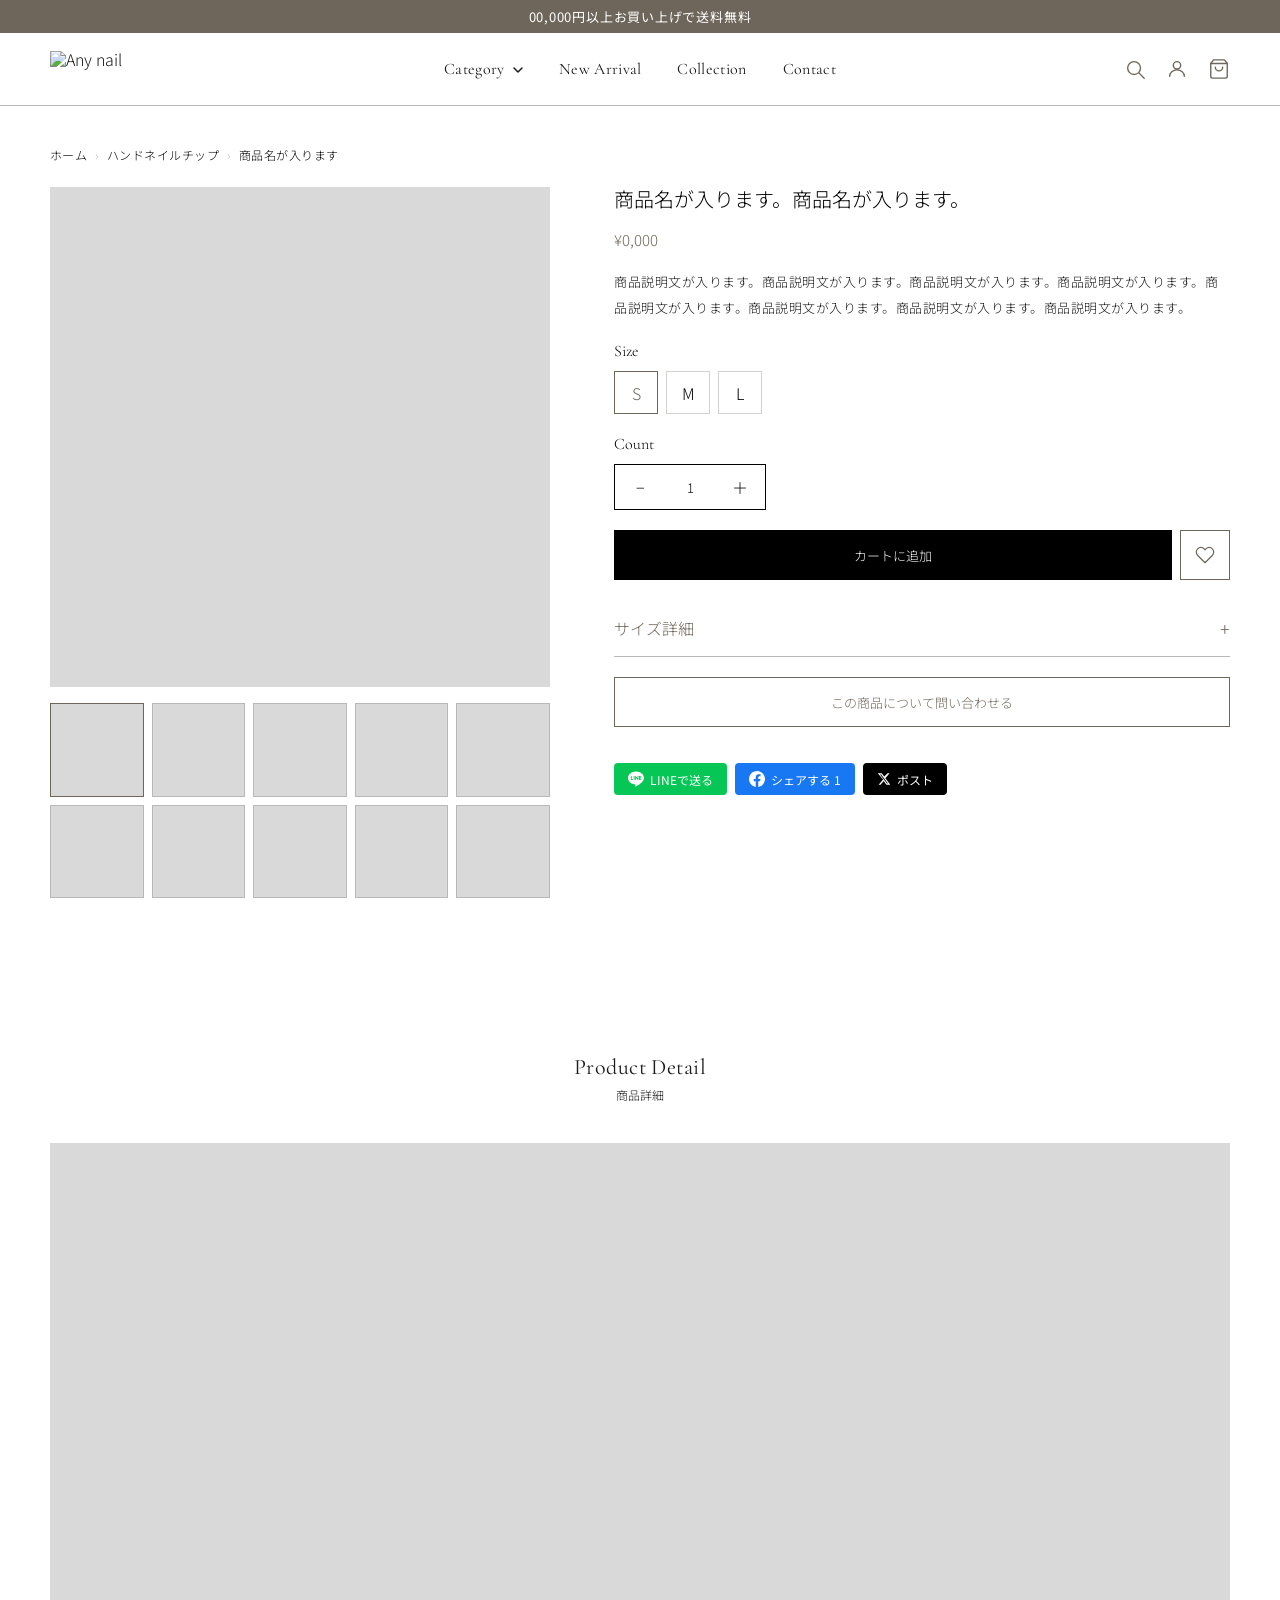
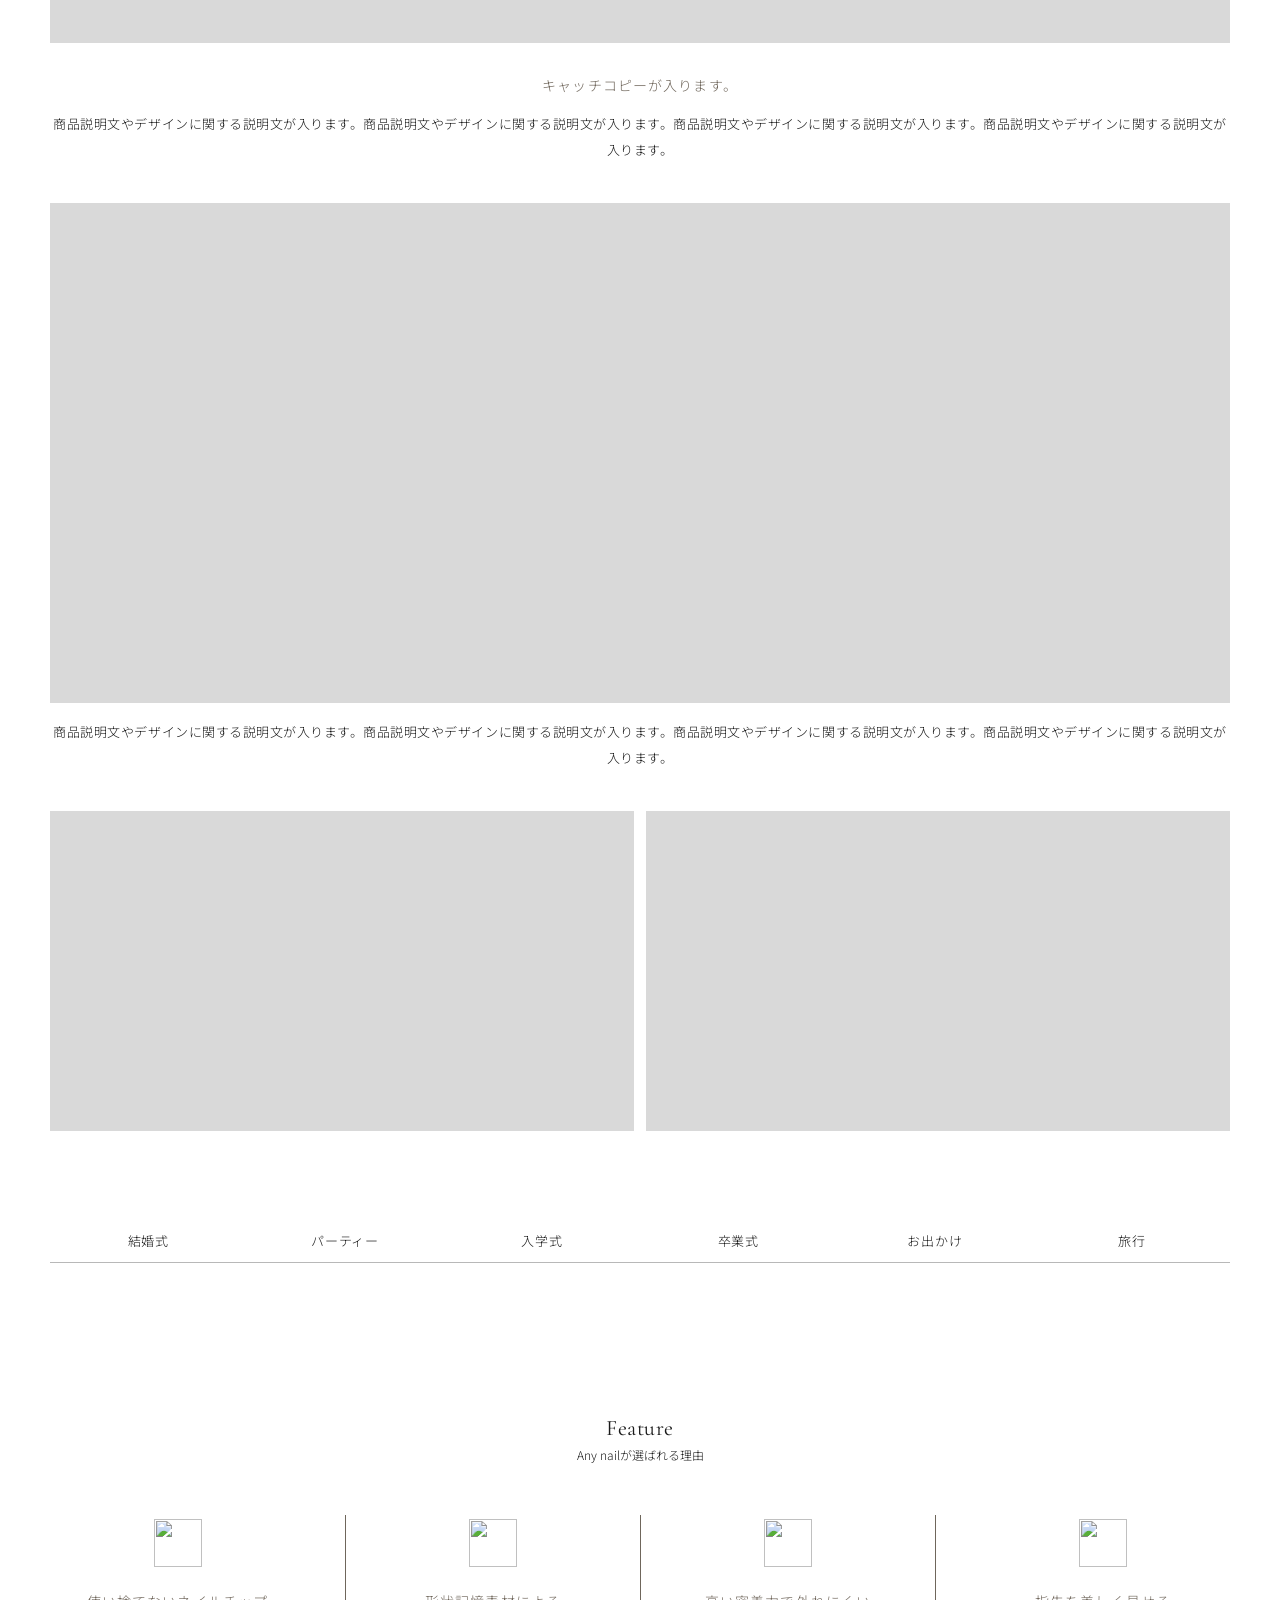
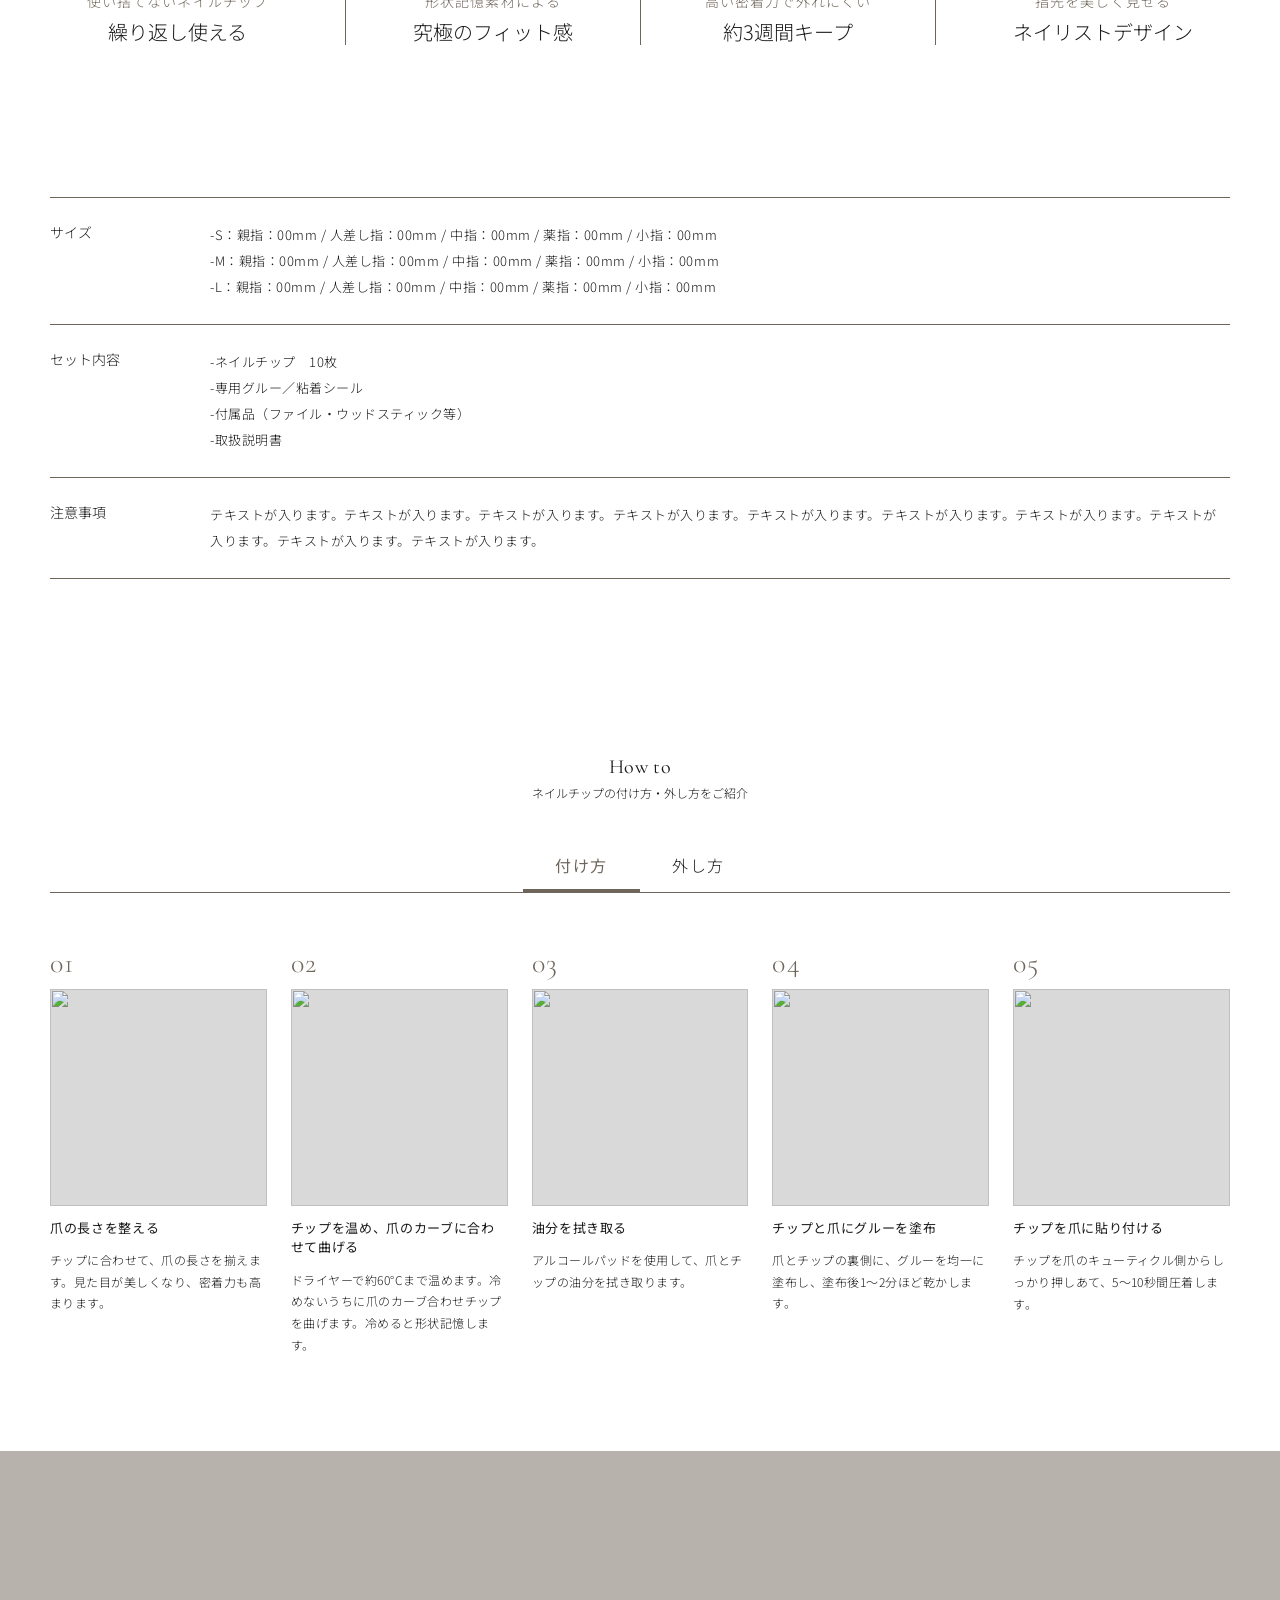
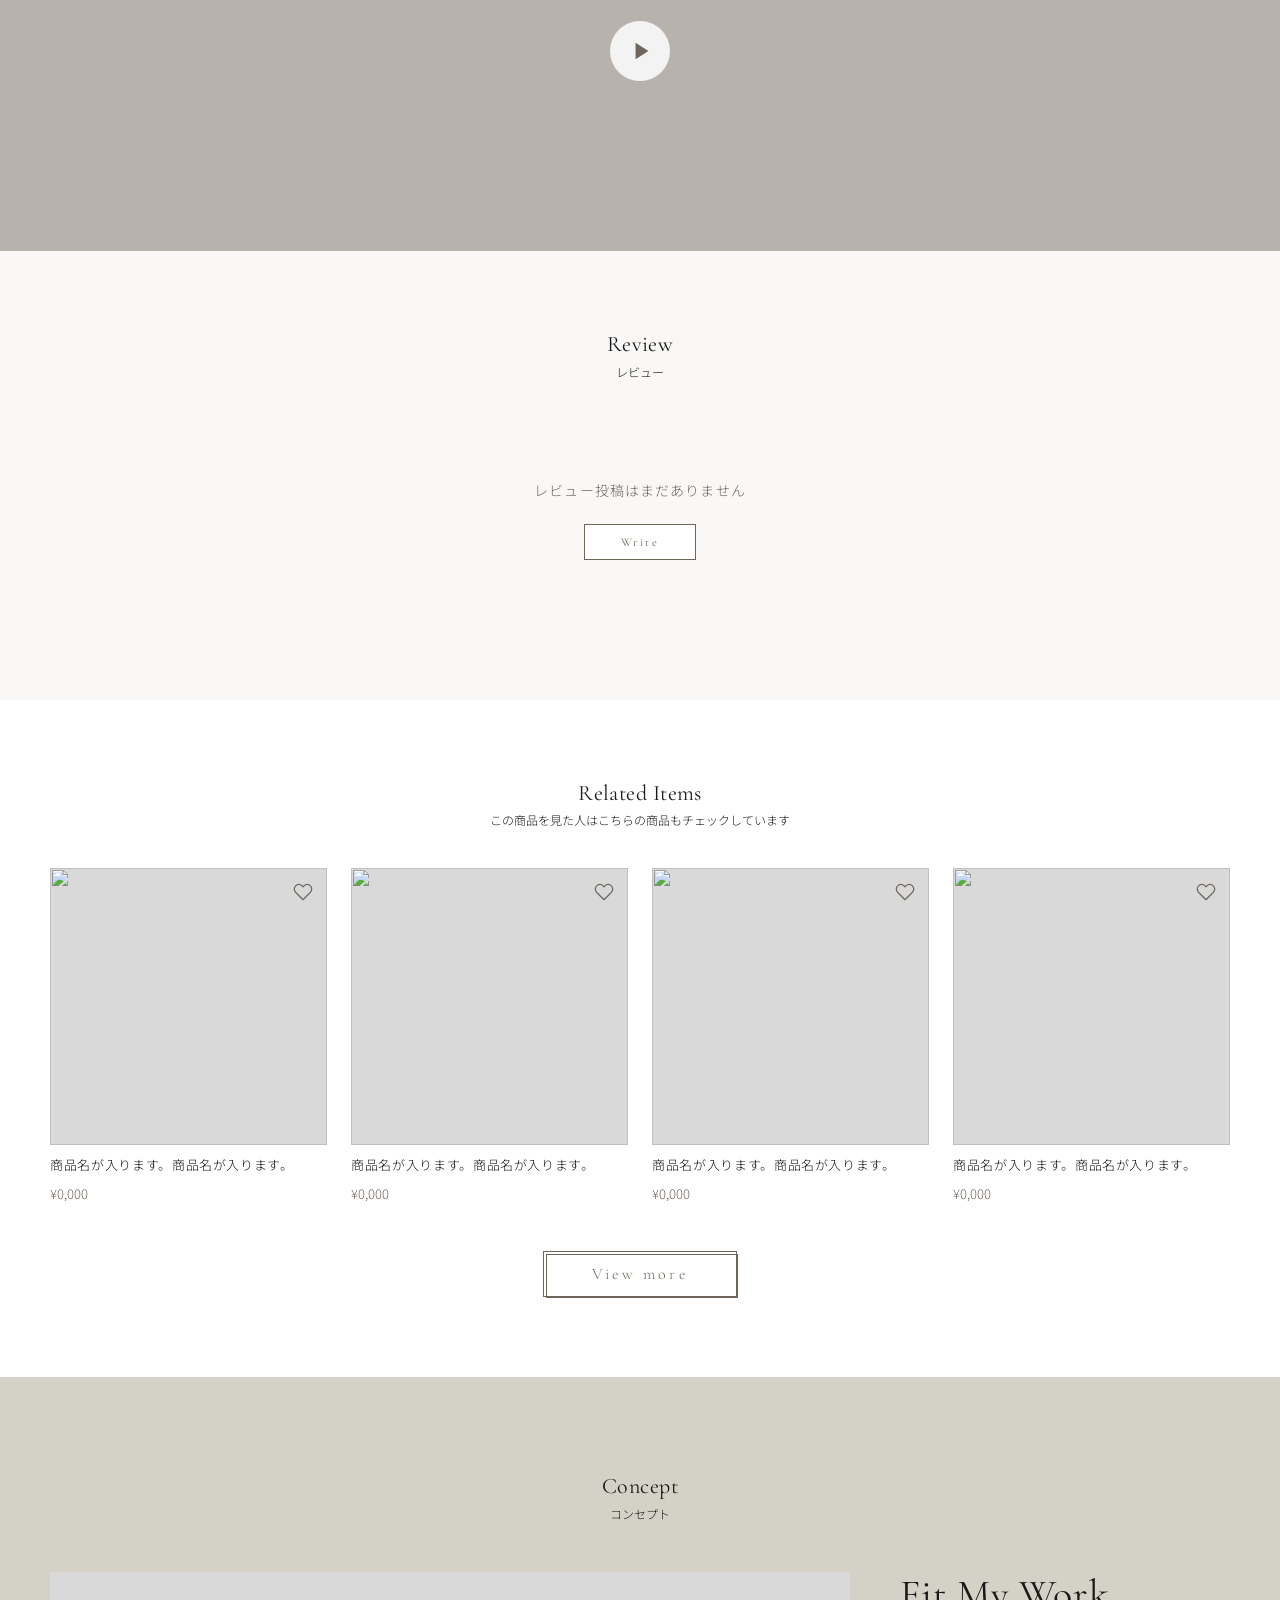
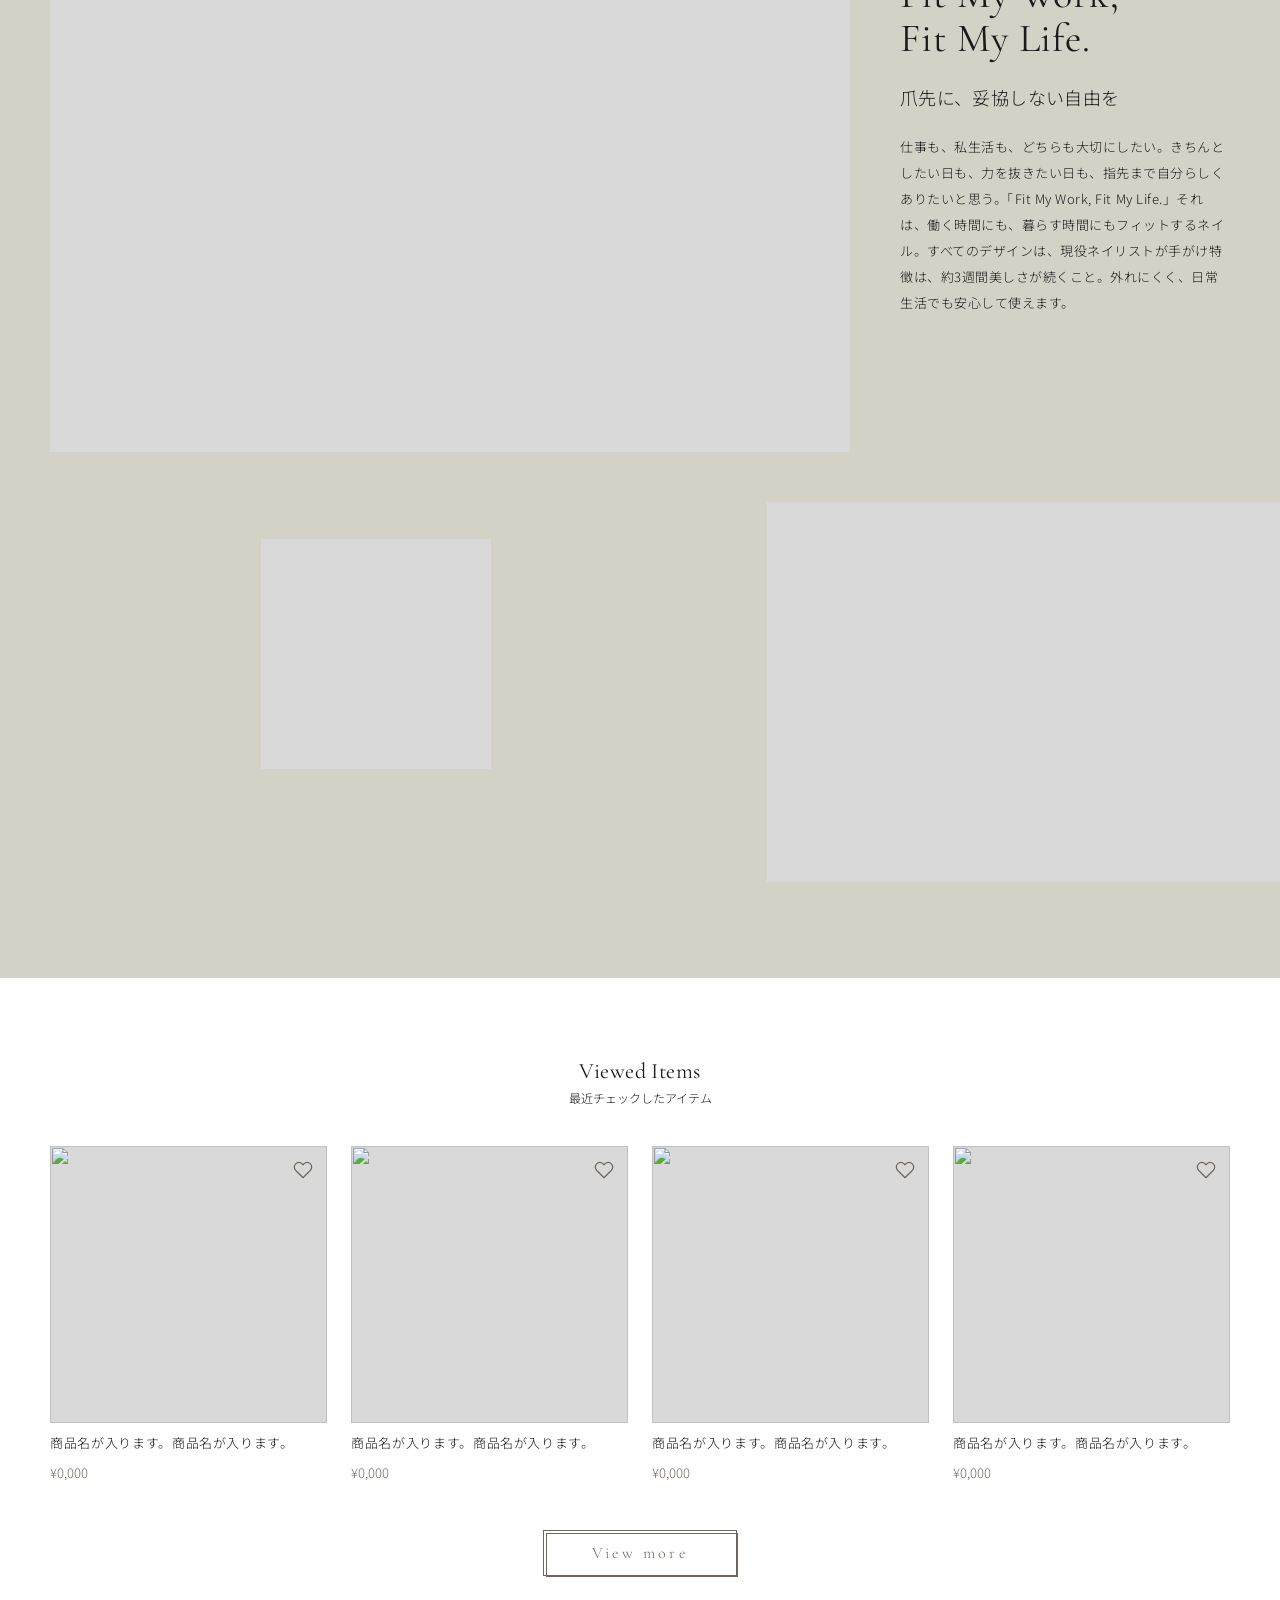
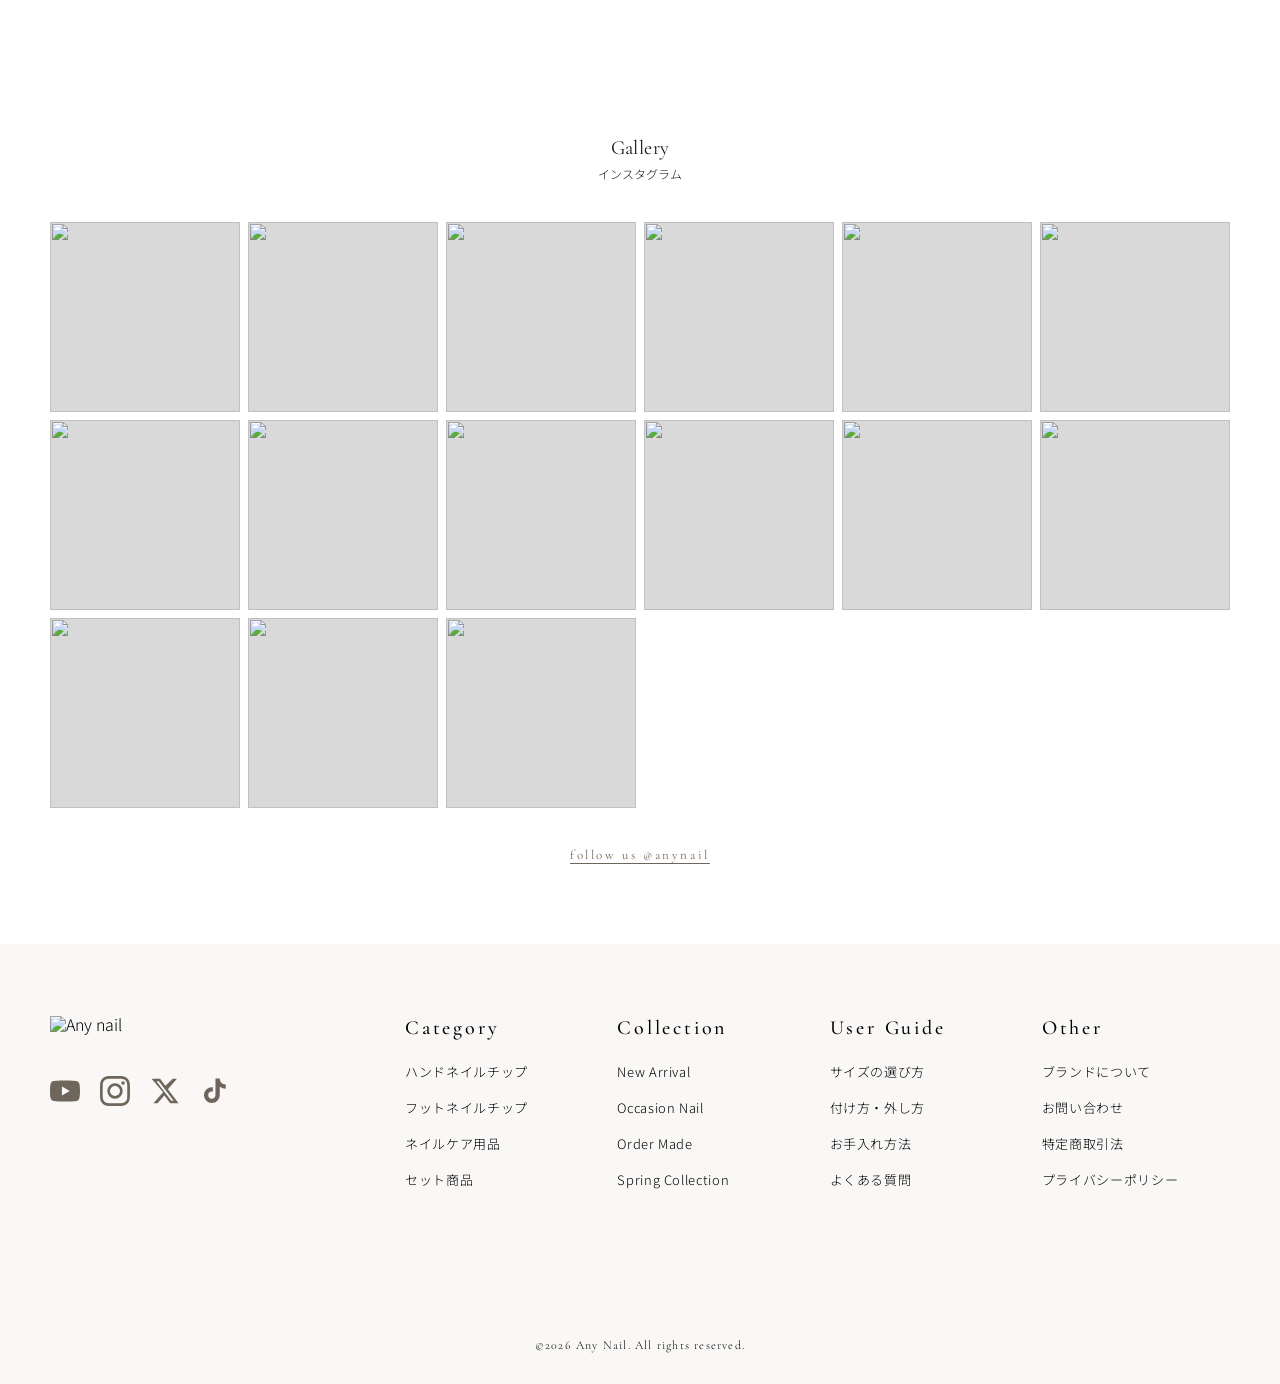
==== commit 978789cf: "Switch all images to renamed images/top and images/product-page folders index.html: - Logo: images/t" ====
--- a/product.html
+++ b/product.html
@@ -23,7 +23,10 @@
     <div class="site-header__inner">
 
       <a href="index.html" class="site-header__logo">
-        <img src="img/Anynailロゴ 1.png" alt="Any nail" class="site-header__logo-img">
+        <picture>
+          <source srcset="images/top/1 - Logo 1.webp" type="image/webp">
+          <img src="images/top/1- Logo 1.png" alt="Any nail" class="site-header__logo-img">
+        </picture>
       </a>
 
       <nav class="site-header__nav">
@@ -76,23 +79,23 @@
     <div class="mega-menu" id="mega-category">
       <div class="mega-menu__inner">
         <a href="#" class="mega-menu__card">
-          <div class="mega-menu__card-image" style="background-image: url('img/AdobeStock_691767480 1.png'); background-size: cover; background-position: center;"></div>
+          <div class="mega-menu__card-image" style="background-image: url('images/top/26 Ranking 1.png'); background-size: cover; background-position: center;"></div>
           <span class="mega-menu__card-label">ハンドネイルチップ</span>
         </a>
         <a href="#" class="mega-menu__card">
-          <div class="mega-menu__card-image" style="background-image: url('img/Rectangle 259.png'); background-size: cover; background-position: center;"></div>
+          <div class="mega-menu__card-image" style="background-image: url('images/top/27 Ranking 2.png'); background-size: cover; background-position: center;"></div>
           <span class="mega-menu__card-label">フットネイルチップ</span>
         </a>
         <a href="#" class="mega-menu__card">
-          <div class="mega-menu__card-image" style="background-image: url('img/Group 361.png'); background-size: cover; background-position: center;"></div>
+          <div class="mega-menu__card-image" style="background-image: url('images/top/11 - order made.png'); background-size: cover; background-position: center;"></div>
           <span class="mega-menu__card-label">オーダーメイド</span>
         </a>
         <a href="#" class="mega-menu__card">
-          <div class="mega-menu__card-image" style="background-image: url('img/Mask group (2).png'); background-size: cover; background-position: center;"></div>
+          <div class="mega-menu__card-image" style="background-image: url('images/top/8 - Feature 4.png'); background-size: cover; background-position: center;"></div>
           <span class="mega-menu__card-label">ケア用品</span>
         </a>
         <a href="#" class="mega-menu__card">
-          <div class="mega-menu__card-image" style="background-image: url('img/Frame 306.png'); background-size: cover; background-position: center;"></div>
+          <div class="mega-menu__card-image" style="background-image: url('images/top/9 - campaign.png'); background-size: cover; background-position: center;"></div>
           <span class="mega-menu__card-label">セット商品</span>
         </a>
       </div>
@@ -121,18 +124,18 @@
 
         <!-- Left: Product Images -->
         <div class="product-images">
-          <div class="product-images__main" role="img" aria-label="商品メイン画像" style="background-image: url('img/AdobeStock_692278980 1.png'); background-size: cover; background-position: center;"></div>
+          <div class="product-images__main" role="img" aria-label="商品メイン画像" style="background-image: url('images/product-page/1 -11 - main and small thumbnails.png'); background-size: cover; background-position: center;"></div>
           <div class="product-images__thumbs">
-            <div class="product-images__thumb product-images__thumb--active" style="background-image: url('img/AdobeStock_692278980 1.png'); background-size: cover; background-position: center;"></div>
-            <div class="product-images__thumb" style="background-image: url('img/_THA3236 1.png'); background-size: cover; background-position: center;"></div>
-            <div class="product-images__thumb" style="background-image: url('img/_THA3236 1 (1).png'); background-size: cover; background-position: center;"></div>
-            <div class="product-images__thumb" style="background-image: url('img/_THA3228 1.png'); background-size: cover; background-position: center;"></div>
-            <div class="product-images__thumb" style="background-image: url('img/_THA3234 1.png'); background-size: cover; background-position: center;"></div>
-            <div class="product-images__thumb" style="background-image: url('img/_THA3238 1.png'); background-size: cover; background-position: center;"></div>
-            <div class="product-images__thumb" style="background-image: url('img/Mask group (1).png'); background-size: cover; background-position: center;"></div>
-            <div class="product-images__thumb" style="background-image: url('img/Mask group.png'); background-size: cover; background-position: center;"></div>
-            <div class="product-images__thumb" style="background-image: url('img/Group 361.png'); background-size: cover; background-position: center;"></div>
-            <div class="product-images__thumb" style="background-image: url('img/Mask group (3).png'); background-size: cover; background-position: center;"></div>
+            <div class="product-images__thumb product-images__thumb--active" style="background-image: url('images/product-page/1 -11 - main and small thumbnails.png'); background-size: cover; background-position: center;"></div>
+            <div class="product-images__thumb" style="background-image: url('images/top/26 Ranking 1.png'); background-size: cover; background-position: center;"></div>
+            <div class="product-images__thumb" style="background-image: url('images/top/27 Ranking 2.png'); background-size: cover; background-position: center;"></div>
+            <div class="product-images__thumb" style="background-image: url('images/top/28 Ranking 4.png'); background-size: cover; background-position: center;"></div>
+            <div class="product-images__thumb" style="background-image: url('images/top/29 Ranking 4.png'); background-size: cover; background-position: center;"></div>
+            <div class="product-images__thumb" style="background-image: url('images/top/30 Ranking 5.png'); background-size: cover; background-position: center;"></div>
+            <div class="product-images__thumb" style="background-image: url('images/top/16 - Recommended 1.png'); background-size: cover; background-position: center;"></div>
+            <div class="product-images__thumb" style="background-image: url('images/top/17 - Recommended 2.png'); background-size: cover; background-position: center;"></div>
+            <div class="product-images__thumb" style="background-image: url('images/top/18 - Recommended 3.png'); background-size: cover; background-position: center;"></div>
+            <div class="product-images__thumb" style="background-image: url('images/top/19 Recommended 4.png'); background-size: cover; background-position: center;"></div>
           </div>
         </div>
 
@@ -238,14 +241,14 @@
         <span class="section-heading__en">Product Detail</span>
         <span class="section-heading__jp">商品詳細</span>
       </div>
-      <div class="product-detail-images__main" role="img" aria-label="商品詳細画像1" style="background-image: url('img/Frame 470.png'); background-size: cover; background-position: center;"></div>
+      <div class="product-detail-images__main" role="img" aria-label="商品詳細画像1" style="background-image: url('images/product-page/product detail 1.png'); background-size: cover; background-position: center;"></div>
       <p class="product-detail-images__catchphrase">キャッチコピーが入ります。</p>
       <p class="product-detail-images__desc">商品説明文やデザインに関する説明文が入ります。商品説明文やデザインに関する説明文が入ります。商品説明文やデザインに関する説明文が入ります。商品説明文やデザインに関する説明文が入ります。</p>
-      <div class="product-detail-images__main" role="img" aria-label="商品詳細画像2" style="background-image: url('img/_THA3163 1.png'); background-size: cover; background-position: center;"></div>
+      <div class="product-detail-images__main" role="img" aria-label="商品詳細画像2" style="background-image: url('images/product-page/product detail 2.png'); background-size: cover; background-position: center;"></div>
       <p class="product-detail-images__desc">商品説明文やデザインに関する説明文が入ります。商品説明文やデザインに関する説明文が入ります。商品説明文やデザインに関する説明文が入ります。商品説明文やデザインに関する説明文が入ります。</p>
       <div class="product-detail-images__grid">
-        <div class="product-detail-images__grid-item" role="img" style="background-image: url('img/Mask group (7).png'); background-size: cover; background-position: center;"></div>
-        <div class="product-detail-images__grid-item" role="img" style="background-image: url('img/Rectangle 260.png'); background-size: cover; background-position: center;"></div>
+        <div class="product-detail-images__grid-item" role="img" style="background-image: url('images/product-page/product detail 3.png'); background-size: cover; background-position: center;"></div>
+        <div class="product-detail-images__grid-item" role="img" style="background-image: url('images/product-page/product detail 4.png'); background-size: cover; background-position: center;"></div>
       </div>
     </section>
 
@@ -276,7 +279,7 @@
 
           <div class="feature__item">
             <div class="feature__icon">
-              <img src="img/Frame 338.png" alt="">
+              <img src="images/product-page/Feature 1.png" alt="">
             </div>
             <p class="feature__sub">使い捨てないネイルチップ</p>
             <p class="feature__main">繰り返し使える</p>
@@ -284,7 +287,7 @@
 
           <div class="feature__item">
             <div class="feature__icon">
-              <img src="img/_饑1.png" alt="">
+              <img src="images/product-page/Feature 2.png" alt="">
             </div>
             <p class="feature__sub">形状記憶素材による</p>
             <p class="feature__main">究極のフィット感</p>
@@ -292,7 +295,7 @@
 
           <div class="feature__item">
             <div class="feature__icon">
-              <img src="img/_饑1 (1).png" alt="">
+              <img src="images/product-page/Feature 3.png" alt="">
             </div>
             <p class="feature__sub">高い密着力で外れにくい</p>
             <p class="feature__main">約3週間キープ</p>
@@ -300,7 +303,7 @@
 
           <div class="feature__item">
             <div class="feature__icon">
-              <img src="img/Frame 340.png" alt="">
+              <img src="images/product-page/Feature 4.png" alt="">
             </div>
             <p class="feature__sub">指先を美しく見せる</p>
             <p class="feature__main">ネイリストデザイン</p>
@@ -371,35 +374,45 @@
 
           <div class="howto__step">
             <span class="howto__step-num">01</span>
-            <div class="howto__step-image" style="background-image: url('img/Mask group (2).png'); background-size: cover; background-position: center;"></div>
+            <div class="howto__step-image">
+            <img src="images/product-page/how to 1.png" alt="" loading="lazy">
+          </div>
             <p class="howto__step-title">爪の長さを整える</p>
             <p class="howto__step-text">チップに合わせて、爪の長さを揃えます。見た目が美しくなり、密着力も高まります。</p>
           </div>
 
           <div class="howto__step">
             <span class="howto__step-num">02</span>
-            <div class="howto__step-image" style="background-image: url('img/_THA3234 1.png'); background-size: cover; background-position: center;"></div>
+            <div class="howto__step-image">
+            <img src="images/product-page/how to 2.png" alt="" loading="lazy">
+          </div>
             <p class="howto__step-title">チップを温め、爪のカーブに合わせて曲げる</p>
             <p class="howto__step-text">ドライヤーで約60°Cまで温めます。冷めないうちに爪のカーブ合わせチップを曲げます。冷めると形状記憶します。</p>
           </div>
 
           <div class="howto__step">
             <span class="howto__step-num">03</span>
-            <div class="howto__step-image" style="background-image: url('img/AdobeStock_691767480 1 (13).png'); background-size: cover; background-position: center;"></div>
+            <div class="howto__step-image">
+            <img src="images/product-page/how to 3.png" alt="" loading="lazy">
+          </div>
             <p class="howto__step-title">油分を拭き取る</p>
             <p class="howto__step-text">アルコールパッドを使用して、爪とチップの油分を拭き取ります。</p>
           </div>
 
           <div class="howto__step">
             <span class="howto__step-num">04</span>
-            <div class="howto__step-image" style="background-image: url('img/Mask group (5).png'); background-size: cover; background-position: center;"></div>
+            <div class="howto__step-image">
+            <img src="images/product-page/how to 4.png" alt="" loading="lazy">
+          </div>
             <p class="howto__step-title">チップと爪にグルーを塗布</p>
             <p class="howto__step-text">爪とチップの裏側に、グルーを均一に塗布し、塗布後1〜2分ほど乾かします。</p>
           </div>
 
           <div class="howto__step">
             <span class="howto__step-num">05</span>
-            <div class="howto__step-image" style="background-image: url('img/Mask group (4).png'); background-size: cover; background-position: center;"></div>
+            <div class="howto__step-image">
+            <img src="images/product-page/how to 1.png" alt="" loading="lazy">
+          </div>
             <p class="howto__step-title">チップを爪に貼り付ける</p>
             <p class="howto__step-text">チップを爪のキューティクル側からしっかり押しあて、5〜10秒間圧着します。</p>
           </div>
@@ -452,7 +465,8 @@
         <div class="products-grid">
 
           <a href="product.html" class="product-card">
-            <div class="product-card__image-wrap" style="background-image: url('img/AdobeStock_691767480 1 (8).png'); background-size: cover; background-position: center;">
+            <div class="product-card__image-wrap">
+              <img src="images/product-page/related items 1.png" alt="" loading="lazy">
               <button class="product-card__heart" aria-label="お気に入りに追加">
                 <svg viewBox="0 0 24 24" fill="none" stroke="#6F665B" stroke-width="1.5" stroke-linecap="round" stroke-linejoin="round">
                   <path d="M20.84 4.61a5.5 5.5 0 00-7.78 0L12 5.67l-1.06-1.06a5.5 5.5 0 00-7.78 7.78l1.06 1.06L12 21.23l7.78-7.78 1.06-1.06a5.5 5.5 0 000-7.78z"/>
@@ -464,7 +478,8 @@
           </a>
 
           <a href="product.html" class="product-card">
-            <div class="product-card__image-wrap" style="background-image: url('img/AdobeStock_691767480 1 (9).png'); background-size: cover; background-position: center;">
+            <div class="product-card__image-wrap">
+              <img src="images/product-page/Related items 2.png" alt="" loading="lazy">
               <button class="product-card__heart" aria-label="お気に入りに追加">
                 <svg viewBox="0 0 24 24" fill="none" stroke="#6F665B" stroke-width="1.5" stroke-linecap="round" stroke-linejoin="round">
                   <path d="M20.84 4.61a5.5 5.5 0 00-7.78 0L12 5.67l-1.06-1.06a5.5 5.5 0 00-7.78 7.78l1.06 1.06L12 21.23l7.78-7.78 1.06-1.06a5.5 5.5 0 000-7.78z"/>
@@ -476,7 +491,8 @@
           </a>
 
           <a href="product.html" class="product-card">
-            <div class="product-card__image-wrap" style="background-image: url('img/AdobeStock_691767480 1 (10).png'); background-size: cover; background-position: center;">
+            <div class="product-card__image-wrap">
+              <img src="images/product-page/related items 4.png" alt="" loading="lazy">
               <button class="product-card__heart" aria-label="お気に入りに追加">
                 <svg viewBox="0 0 24 24" fill="none" stroke="#6F665B" stroke-width="1.5" stroke-linecap="round" stroke-linejoin="round">
                   <path d="M20.84 4.61a5.5 5.5 0 00-7.78 0L12 5.67l-1.06-1.06a5.5 5.5 0 00-7.78 7.78l1.06 1.06L12 21.23l7.78-7.78 1.06-1.06a5.5 5.5 0 000-7.78z"/>
@@ -488,7 +504,8 @@
           </a>
 
           <a href="product.html" class="product-card">
-            <div class="product-card__image-wrap" style="background-image: url('img/AdobeStock_691767480 1 (12).png'); background-size: cover; background-position: center;">
+            <div class="product-card__image-wrap">
+              <img src="images/top/24 recommended 8.png" alt="" loading="lazy">
               <button class="product-card__heart" aria-label="お気に入りに追加">
                 <svg viewBox="0 0 24 24" fill="none" stroke="#6F665B" stroke-width="1.5" stroke-linecap="round" stroke-linejoin="round">
                   <path d="M20.84 4.61a5.5 5.5 0 00-7.78 0L12 5.67l-1.06-1.06a5.5 5.5 0 00-7.78 7.78l1.06 1.06L12 21.23l7.78-7.78 1.06-1.06a5.5 5.5 0 000-7.78z"/>
@@ -521,7 +538,7 @@
 
         <div class="concept__main-row">
           <div class="concept__images">
-            <div class="concept__image-main" style="background-image: url('img/_THA3159 2.png'); background-size: cover; background-position: center;"></div>
+            <div class="concept__image-main" style="background-image: url('images/product-page/concept 1.png'); background-size: cover; background-position: center;"></div>
           </div>
 
           <div class="concept__text-block">
@@ -532,8 +549,8 @@
         </div>
 
         <div class="concept__sub-images">
-          <div class="concept__sub-image concept__sub-image--small" style="background-image: url('img/_THA3186 1.png'); background-size: cover; background-position: center;"></div>
-          <div class="concept__sub-image concept__sub-image--large" style="background-image: url('img/AdobeStock_1336056735 2.png'); background-size: cover; background-position: center;"></div>
+          <div class="concept__sub-image concept__sub-image--small" style="background-image: url('images/product-page/concept 2.png'); background-size: cover; background-position: center;"></div>
+          <div class="concept__sub-image concept__sub-image--large" style="background-image: url('images/product-page/concept 3.png'); background-size: cover; background-position: center;"></div>
         </div>
 
       </div>
@@ -553,7 +570,8 @@
         <div class="products-grid">
 
           <a href="product.html" class="product-card">
-            <div class="product-card__image-wrap" style="background-image: url('img/AdobeStock_691767480 1 (1).png'); background-size: cover; background-position: center;">
+            <div class="product-card__image-wrap">
+              <img src="images/product-page/viewed items 1.png" alt="" loading="lazy">
               <button class="product-card__heart" aria-label="お気に入りに追加">
                 <svg viewBox="0 0 24 24" fill="none" stroke="#6F665B" stroke-width="1.5" stroke-linecap="round" stroke-linejoin="round">
                   <path d="M20.84 4.61a5.5 5.5 0 00-7.78 0L12 5.67l-1.06-1.06a5.5 5.5 0 00-7.78 7.78l1.06 1.06L12 21.23l7.78-7.78 1.06-1.06a5.5 5.5 0 000-7.78z"/>
@@ -565,7 +583,8 @@
           </a>
 
           <a href="product.html" class="product-card">
-            <div class="product-card__image-wrap" style="background-image: url('img/AdobeStock_691767480 1 (3).png'); background-size: cover; background-position: center;">
+            <div class="product-card__image-wrap">
+              <img src="images/product-page/viewed items 2.png" alt="" loading="lazy">
               <button class="product-card__heart" aria-label="お気に入りに追加">
                 <svg viewBox="0 0 24 24" fill="none" stroke="#6F665B" stroke-width="1.5" stroke-linecap="round" stroke-linejoin="round">
                   <path d="M20.84 4.61a5.5 5.5 0 00-7.78 0L12 5.67l-1.06-1.06a5.5 5.5 0 00-7.78 7.78l1.06 1.06L12 21.23l7.78-7.78 1.06-1.06a5.5 5.5 0 000-7.78z"/>
@@ -577,7 +596,8 @@
           </a>
 
           <a href="product.html" class="product-card">
-            <div class="product-card__image-wrap" style="background-image: url('img/AdobeStock_691767480 1 (5).png'); background-size: cover; background-position: center;">
+            <div class="product-card__image-wrap">
+              <img src="images/product-page/viewed items 3.png" alt="" loading="lazy">
               <button class="product-card__heart" aria-label="お気に入りに追加">
                 <svg viewBox="0 0 24 24" fill="none" stroke="#6F665B" stroke-width="1.5" stroke-linecap="round" stroke-linejoin="round">
                   <path d="M20.84 4.61a5.5 5.5 0 00-7.78 0L12 5.67l-1.06-1.06a5.5 5.5 0 00-7.78 7.78l1.06 1.06L12 21.23l7.78-7.78 1.06-1.06a5.5 5.5 0 000-7.78z"/>
@@ -589,7 +609,8 @@
           </a>
 
           <a href="product.html" class="product-card">
-            <div class="product-card__image-wrap" style="background-image: url('img/AdobeStock_691767480 1 (7).png'); background-size: cover; background-position: center;">
+            <div class="product-card__image-wrap">
+              <img src="images/product-page/viewed items 4.png" alt="" loading="lazy">
               <button class="product-card__heart" aria-label="お気に入りに追加">
                 <svg viewBox="0 0 24 24" fill="none" stroke="#6F665B" stroke-width="1.5" stroke-linecap="round" stroke-linejoin="round">
                   <path d="M20.84 4.61a5.5 5.5 0 00-7.78 0L12 5.67l-1.06-1.06a5.5 5.5 0 00-7.78 7.78l1.06 1.06L12 21.23l7.78-7.78 1.06-1.06a5.5 5.5 0 000-7.78z"/>
@@ -621,21 +642,51 @@
         </div>
 
         <div class="gallery__grid">
-          <div class="gallery__item" style="background-image: url('img/_THA3159 2.png'); background-size: cover; background-position: center;"></div>
-          <div class="gallery__item" style="background-image: url('img/_THA3163 1.png'); background-size: cover; background-position: center;"></div>
-          <div class="gallery__item" style="background-image: url('img/_THA3170 1.png'); background-size: cover; background-position: center;"></div>
-          <div class="gallery__item" style="background-image: url('img/_THA3186 1.png'); background-size: cover; background-position: center;"></div>
-          <div class="gallery__item" style="background-image: url('img/Rectangle 259.png'); background-size: cover; background-position: center;"></div>
-          <div class="gallery__item" style="background-image: url('img/Rectangle 260.png'); background-size: cover; background-position: center;"></div>
-          <div class="gallery__item" style="background-image: url('img/Rectangle 261.png'); background-size: cover; background-position: center;"></div>
-          <div class="gallery__item" style="background-image: url('img/Rectangle 262.png'); background-size: cover; background-position: center;"></div>
-          <div class="gallery__item" style="background-image: url('img/Rectangle 263.png'); background-size: cover; background-position: center;"></div>
-          <div class="gallery__item" style="background-image: url('img/Mask group (7).png'); background-size: cover; background-position: center;"></div>
-          <div class="gallery__item" style="background-image: url('img/Mask group (8).png'); background-size: cover; background-position: center;"></div>
-          <div class="gallery__item" style="background-image: url('img/Frame 470.png'); background-size: cover; background-position: center;"></div>
-          <div class="gallery__item" style="background-image: url('img/AdobeStock_692278980 1.png'); background-size: cover; background-position: center;"></div>
-          <div class="gallery__item" style="background-image: url('img/IMG_3731 1.png'); background-size: cover; background-position: center;"></div>
-          <div class="gallery__item" style="background-image: url('img/Group 361.png'); background-size: cover; background-position: center;"></div>
+          <div class="gallery__item">
+            <img src="images/product-page/gallery 1.png" alt="" loading="lazy">
+          </div>
+          <div class="gallery__item">
+            <img src="images/product-page/gallery 2.png" alt="" loading="lazy">
+          </div>
+          <div class="gallery__item">
+            <img src="images/product-page/gallery 3.png" alt="" loading="lazy">
+          </div>
+          <div class="gallery__item">
+            <img src="images/product-page/gallery 4.png" alt="" loading="lazy">
+          </div>
+          <div class="gallery__item">
+            <img src="images/product-page/gallery 5.png" alt="" loading="lazy">
+          </div>
+          <div class="gallery__item">
+            <img src="images/product-page/gallery 7.png" alt="" loading="lazy">
+          </div>
+          <div class="gallery__item">
+            <img src="images/product-page/gallery 1.png" alt="" loading="lazy">
+          </div>
+          <div class="gallery__item">
+            <img src="images/product-page/gallery 2.png" alt="" loading="lazy">
+          </div>
+          <div class="gallery__item">
+            <img src="images/product-page/gallery 3.png" alt="" loading="lazy">
+          </div>
+          <div class="gallery__item">
+            <img src="images/product-page/gallery 4.png" alt="" loading="lazy">
+          </div>
+          <div class="gallery__item">
+            <img src="images/product-page/gallery 5.png" alt="" loading="lazy">
+          </div>
+          <div class="gallery__item">
+            <img src="images/product-page/gallery 7.png" alt="" loading="lazy">
+          </div>
+          <div class="gallery__item">
+            <img src="images/product-page/gallery 1.png" alt="" loading="lazy">
+          </div>
+          <div class="gallery__item">
+            <img src="images/product-page/gallery 2.png" alt="" loading="lazy">
+          </div>
+          <div class="gallery__item">
+            <img src="images/product-page/gallery 3.png" alt="" loading="lazy">
+          </div>
         </div>
 
         <div class="gallery__follow">
@@ -656,7 +707,10 @@
       <div class="site-footer__top">
         <div>
           <a href="index.html" class="site-footer__logo">
-            <img src="img/Anynailロゴ 1.png" alt="Any nail" class="site-footer__logo-img">
+            <picture>
+            <source srcset="images/top/1 - Logo 1.webp" type="image/webp">
+            <img src="images/top/1- Logo 1.png" alt="Any nail" class="site-footer__logo-img">
+          </picture>
           </a>
           <div class="site-footer__socials">
             <a href="#" class="site-footer__social-icon" aria-label="YouTube">
--- a/style.css
+++ b/style.css
@@ -303,6 +303,13 @@
   overflow: hidden;
 }
 
+.product-card__image-wrap img {
+  width: 100%;
+  height: 100%;
+  object-fit: cover;
+  display: block;
+}
+
 .product-card__heart {
   position: absolute;
   top: 10px;
@@ -972,6 +979,14 @@
   width: 100%;
   aspect-ratio: 1 / 1;
   background: var(--placeholder);
+  overflow: hidden;
+}
+
+.howto__step-image img {
+  width: 100%;
+  height: 100%;
+  object-fit: cover;
+  display: block;
 }
 
 .howto__step-title {
@@ -1041,7 +1056,7 @@
 
 .gallery__grid {
   display: grid;
-  grid-template-columns: repeat(5, 1fr);
+  grid-template-columns: repeat(6, 1fr);
   gap: 8px;
   margin-bottom: 32px;
 }
@@ -1049,6 +1064,14 @@
 .gallery__item {
   aspect-ratio: 1 / 1;
   background: var(--placeholder);
+  overflow: hidden;
+}
+
+.gallery__item img {
+  width: 100%;
+  height: 100%;
+  object-fit: cover;
+  display: block;
 }
 
 .gallery__follow {
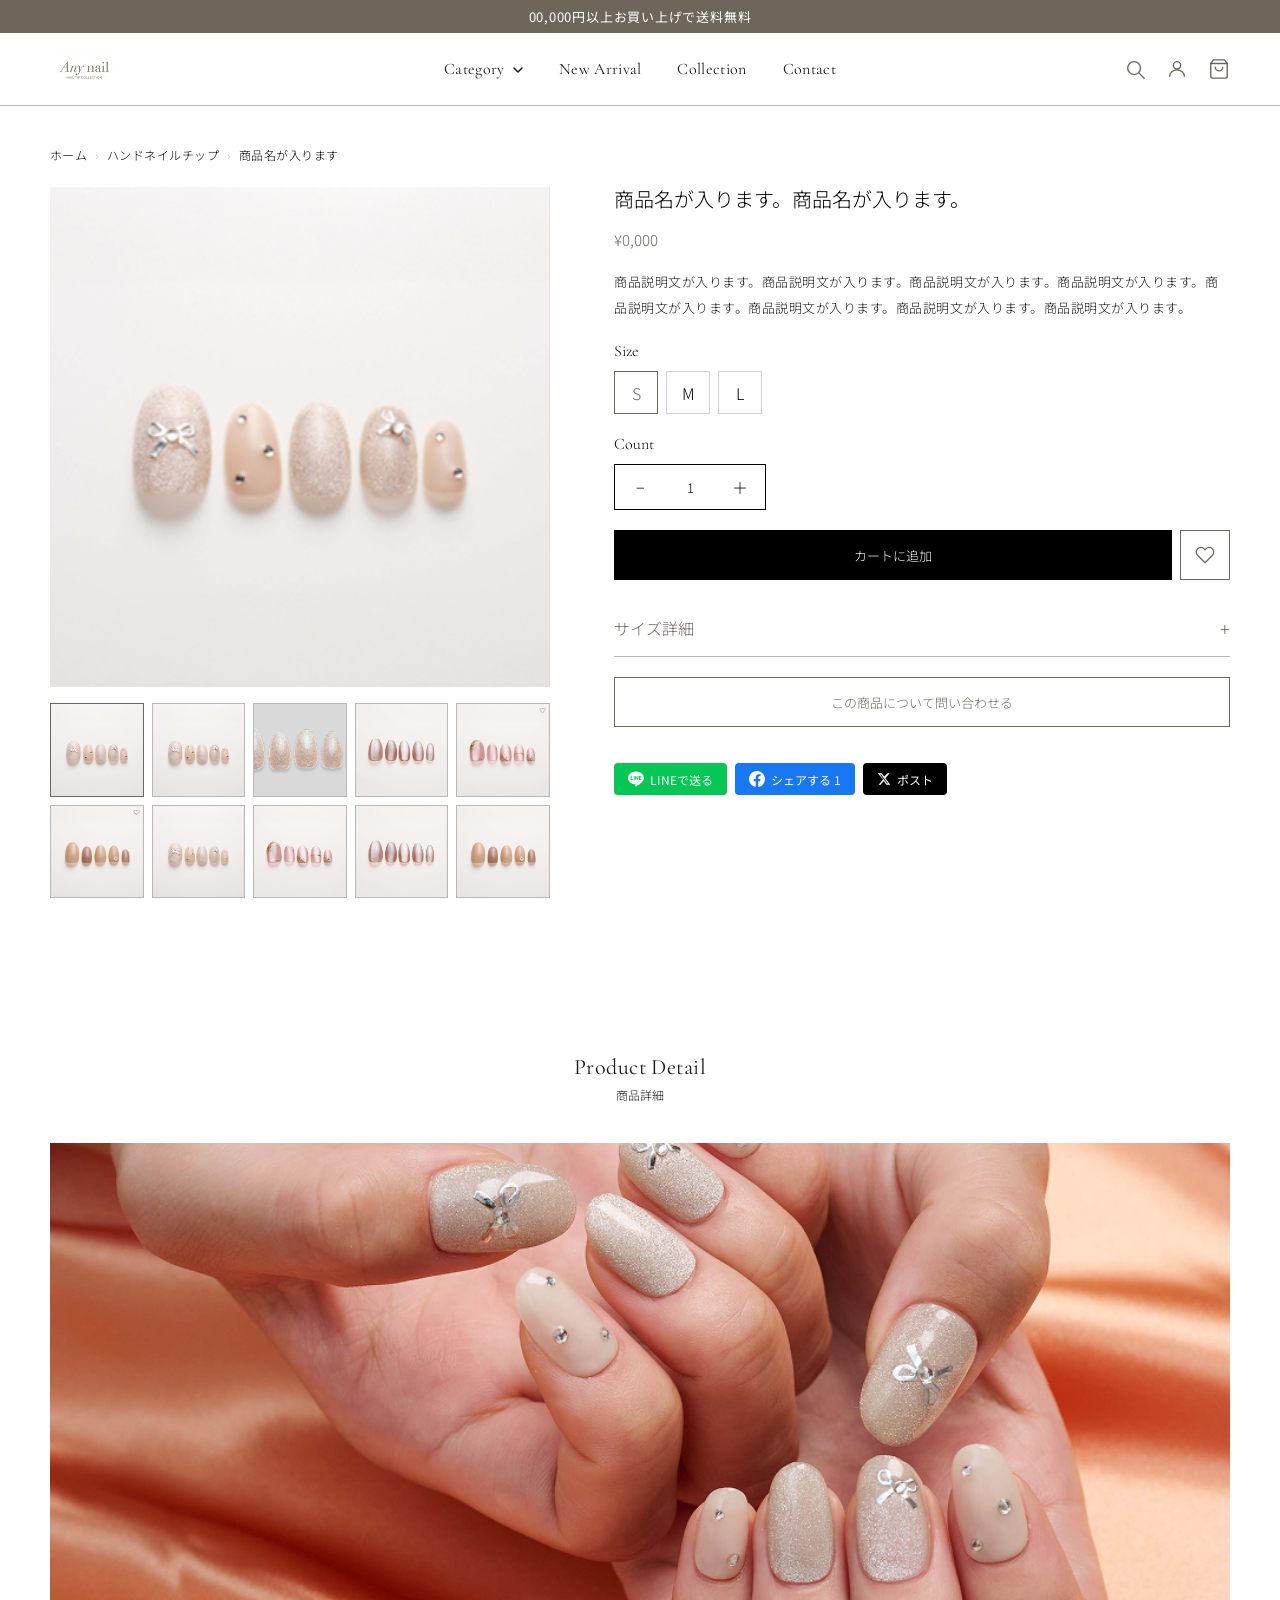
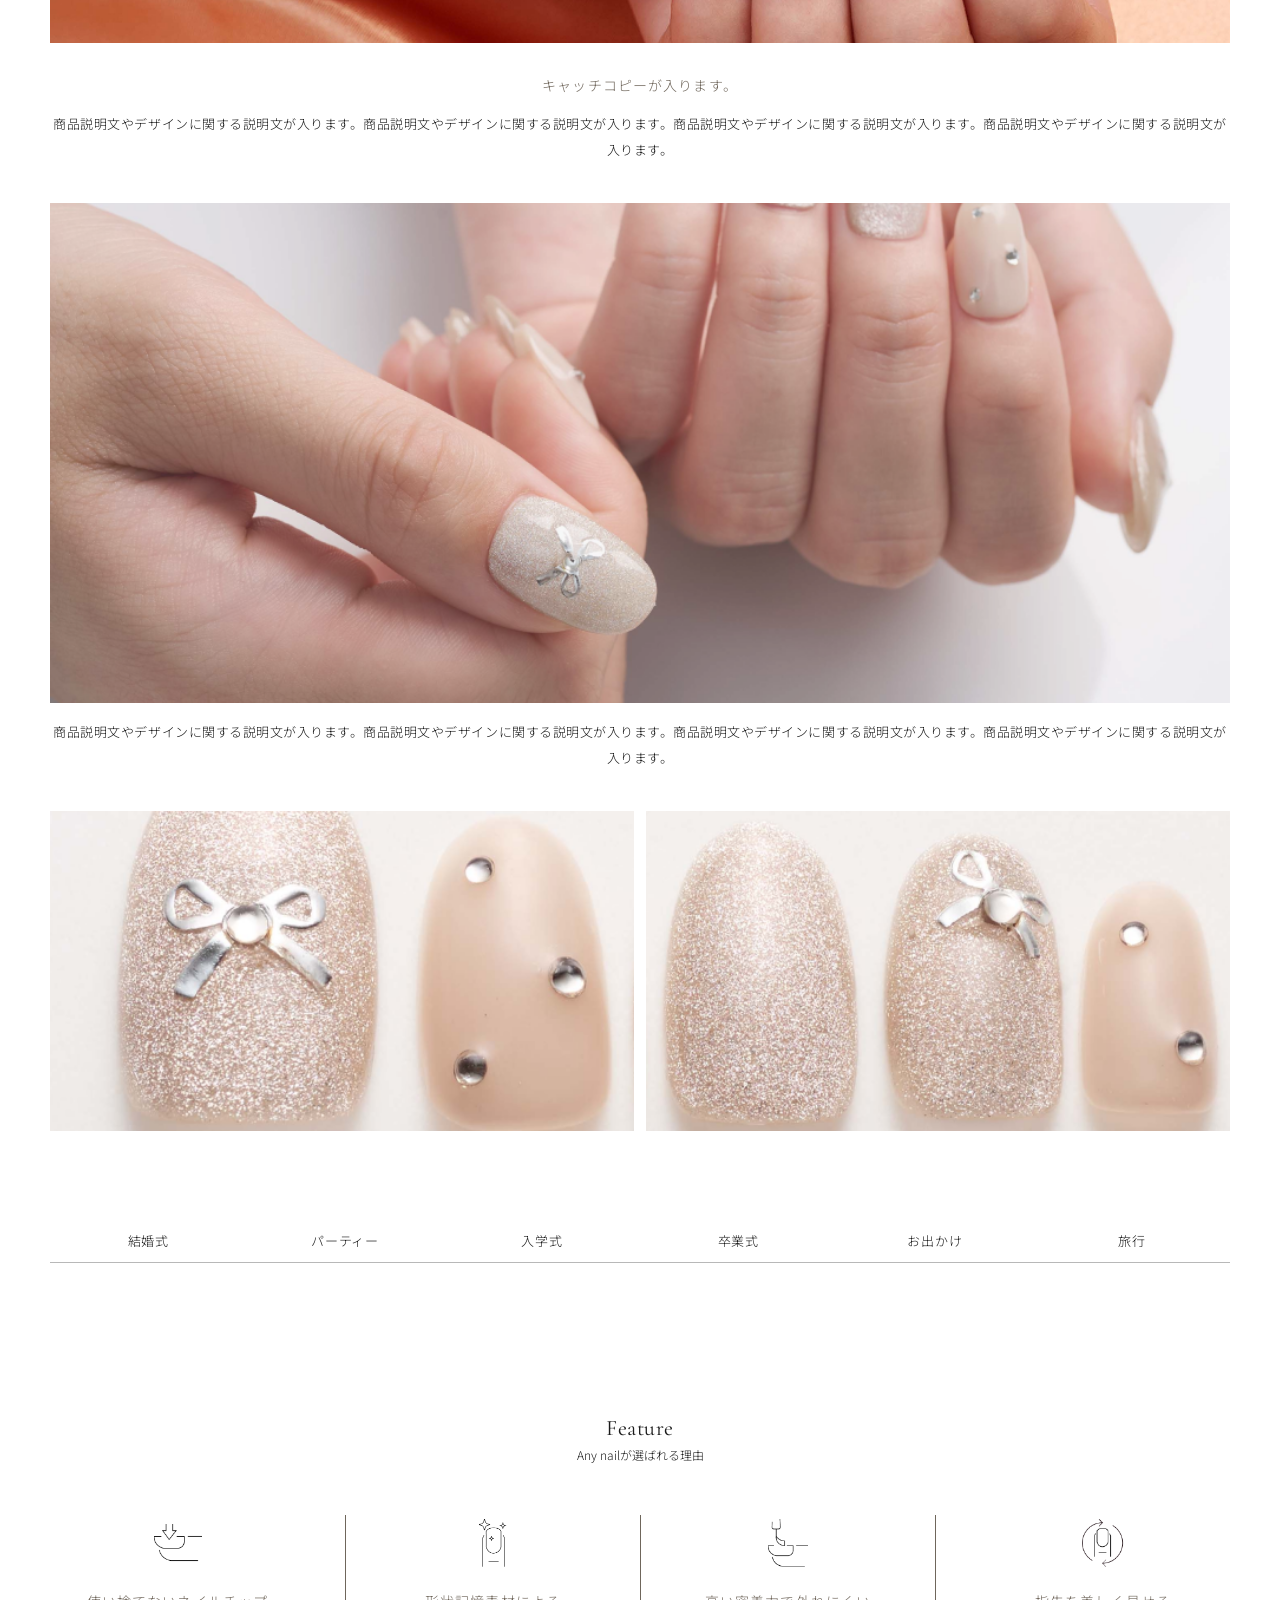
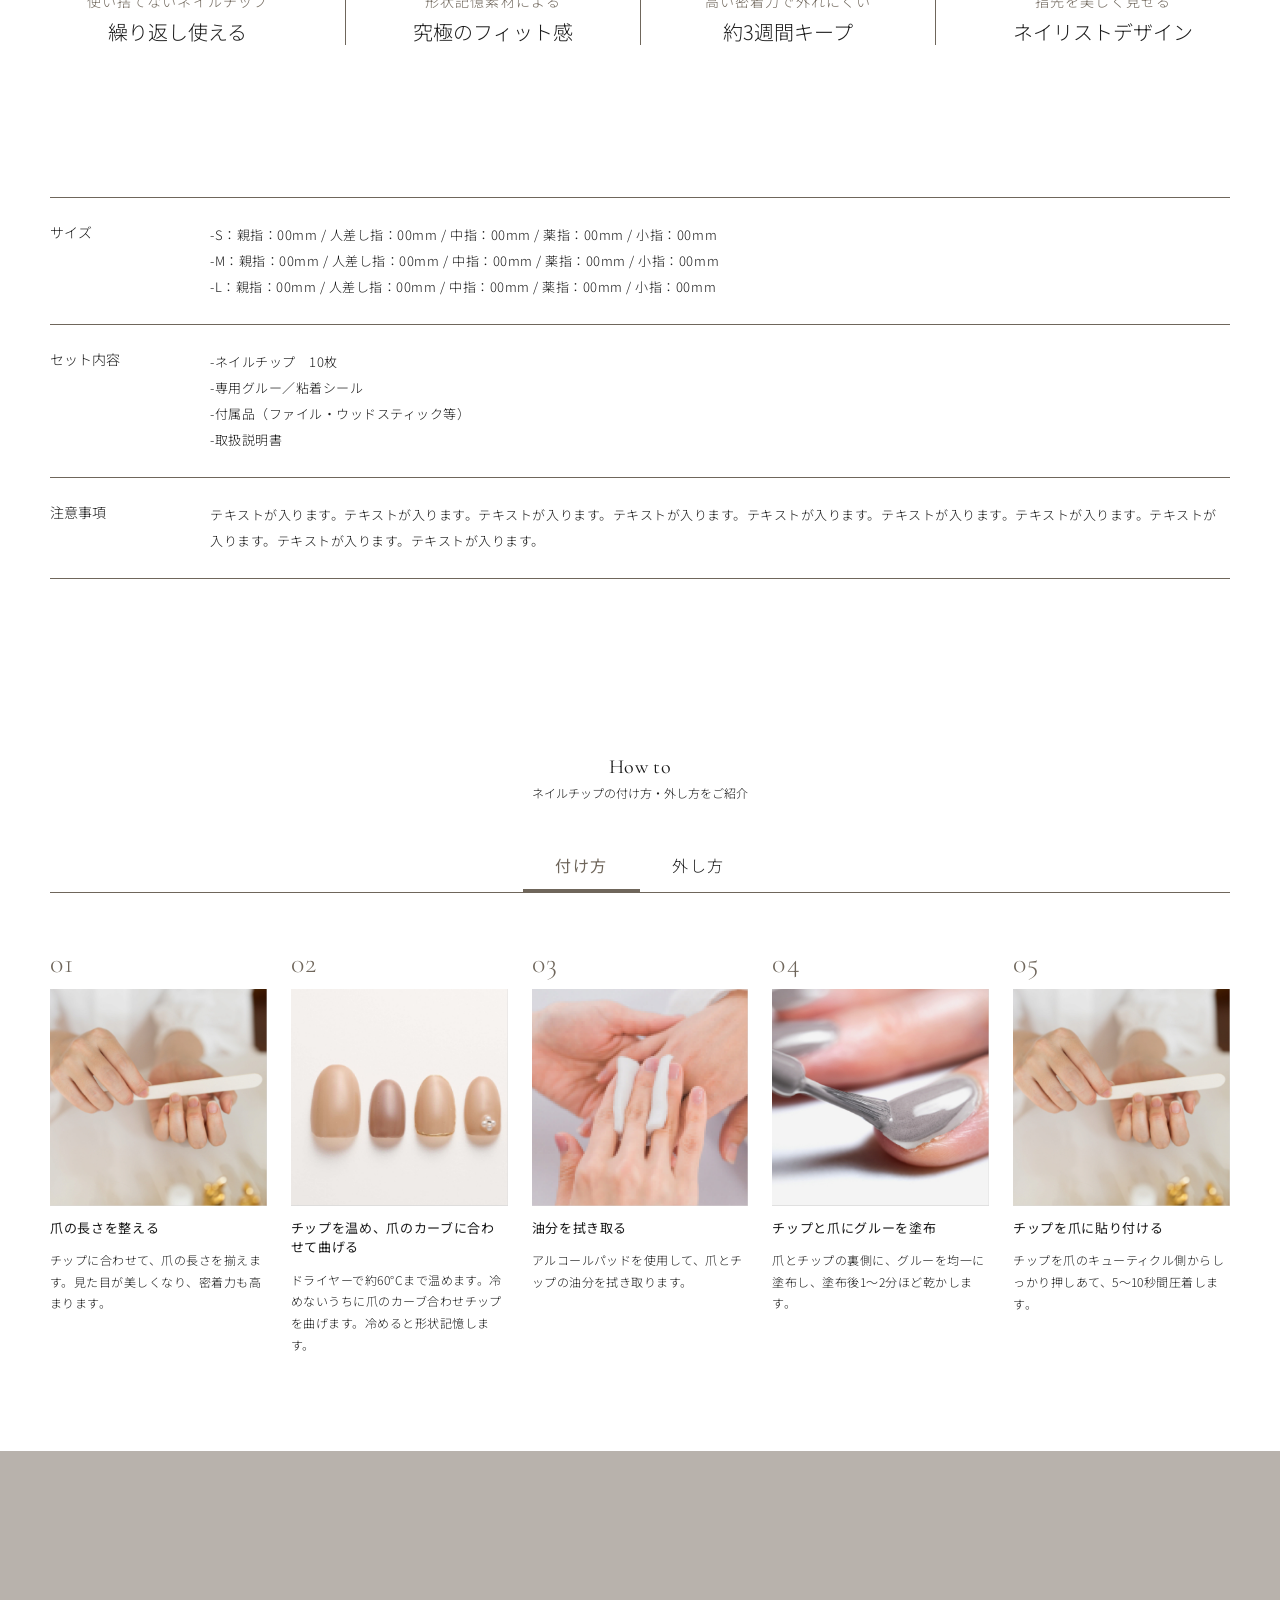
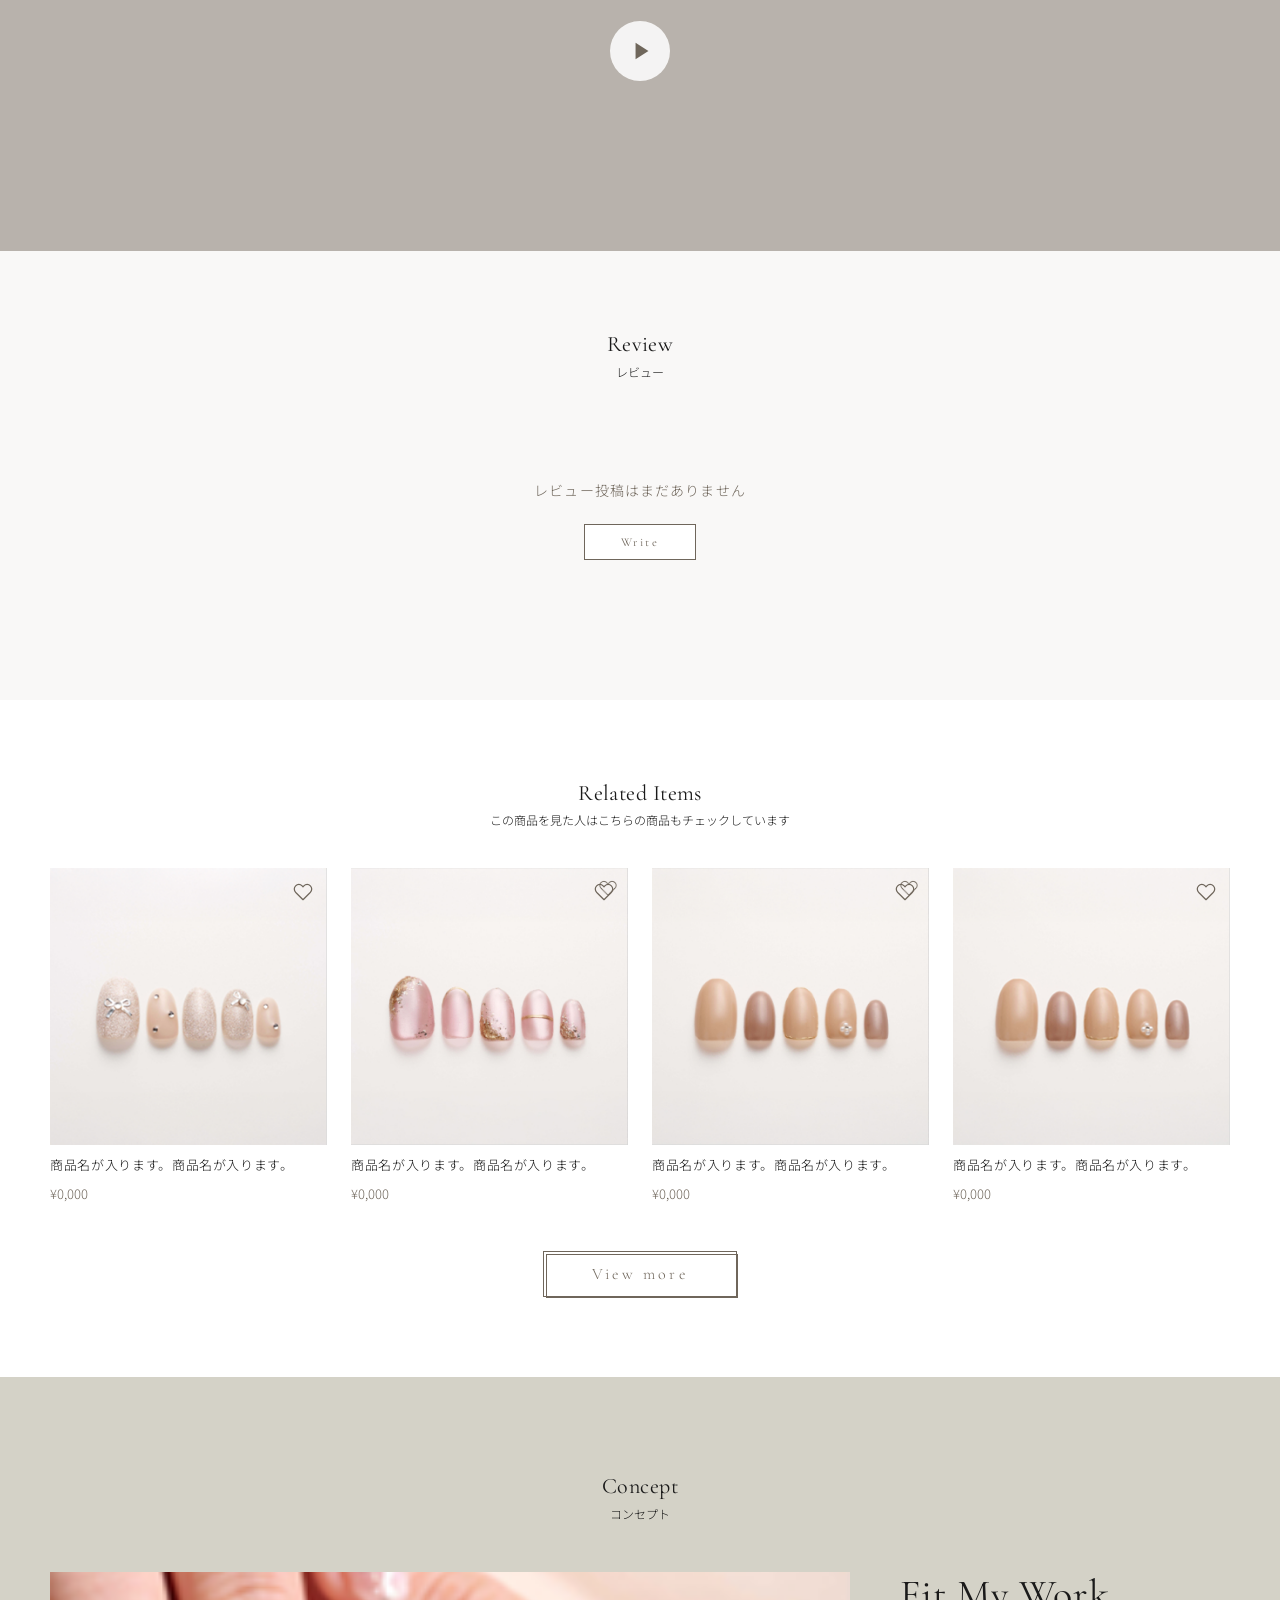
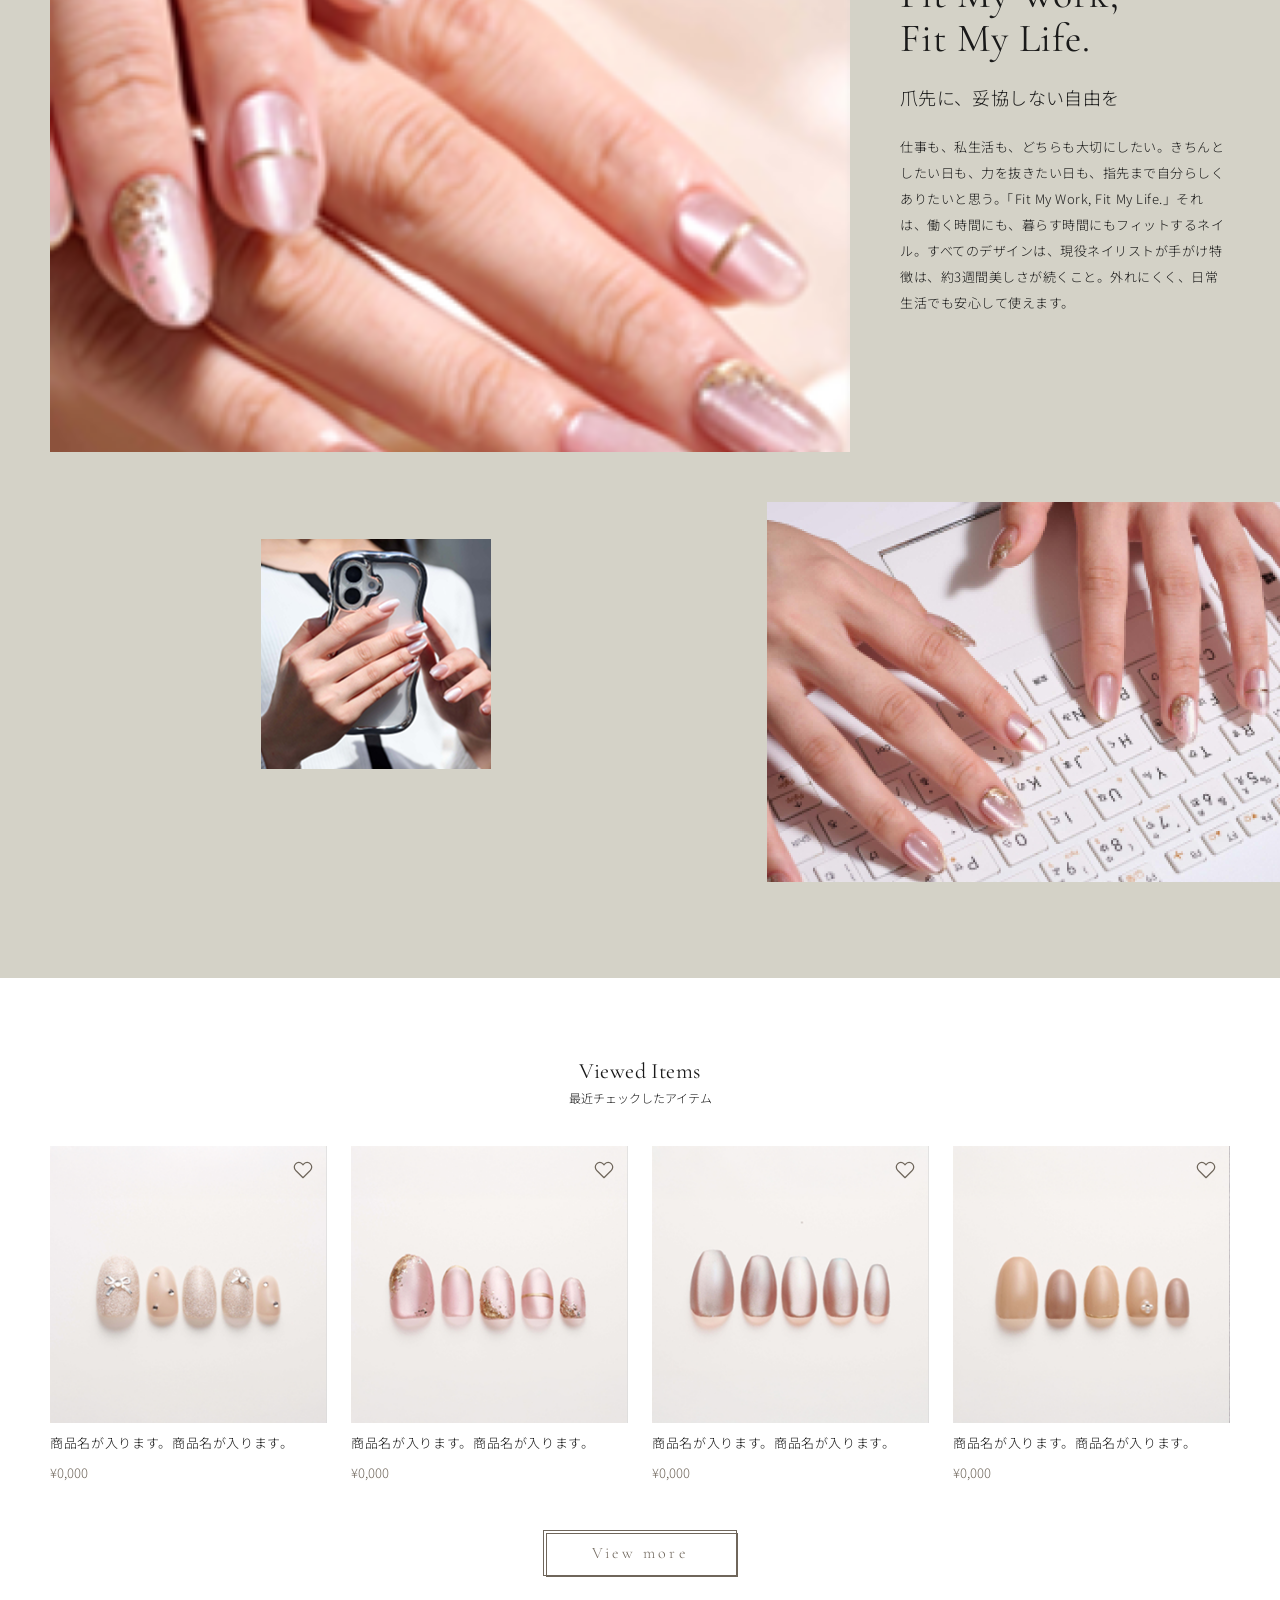
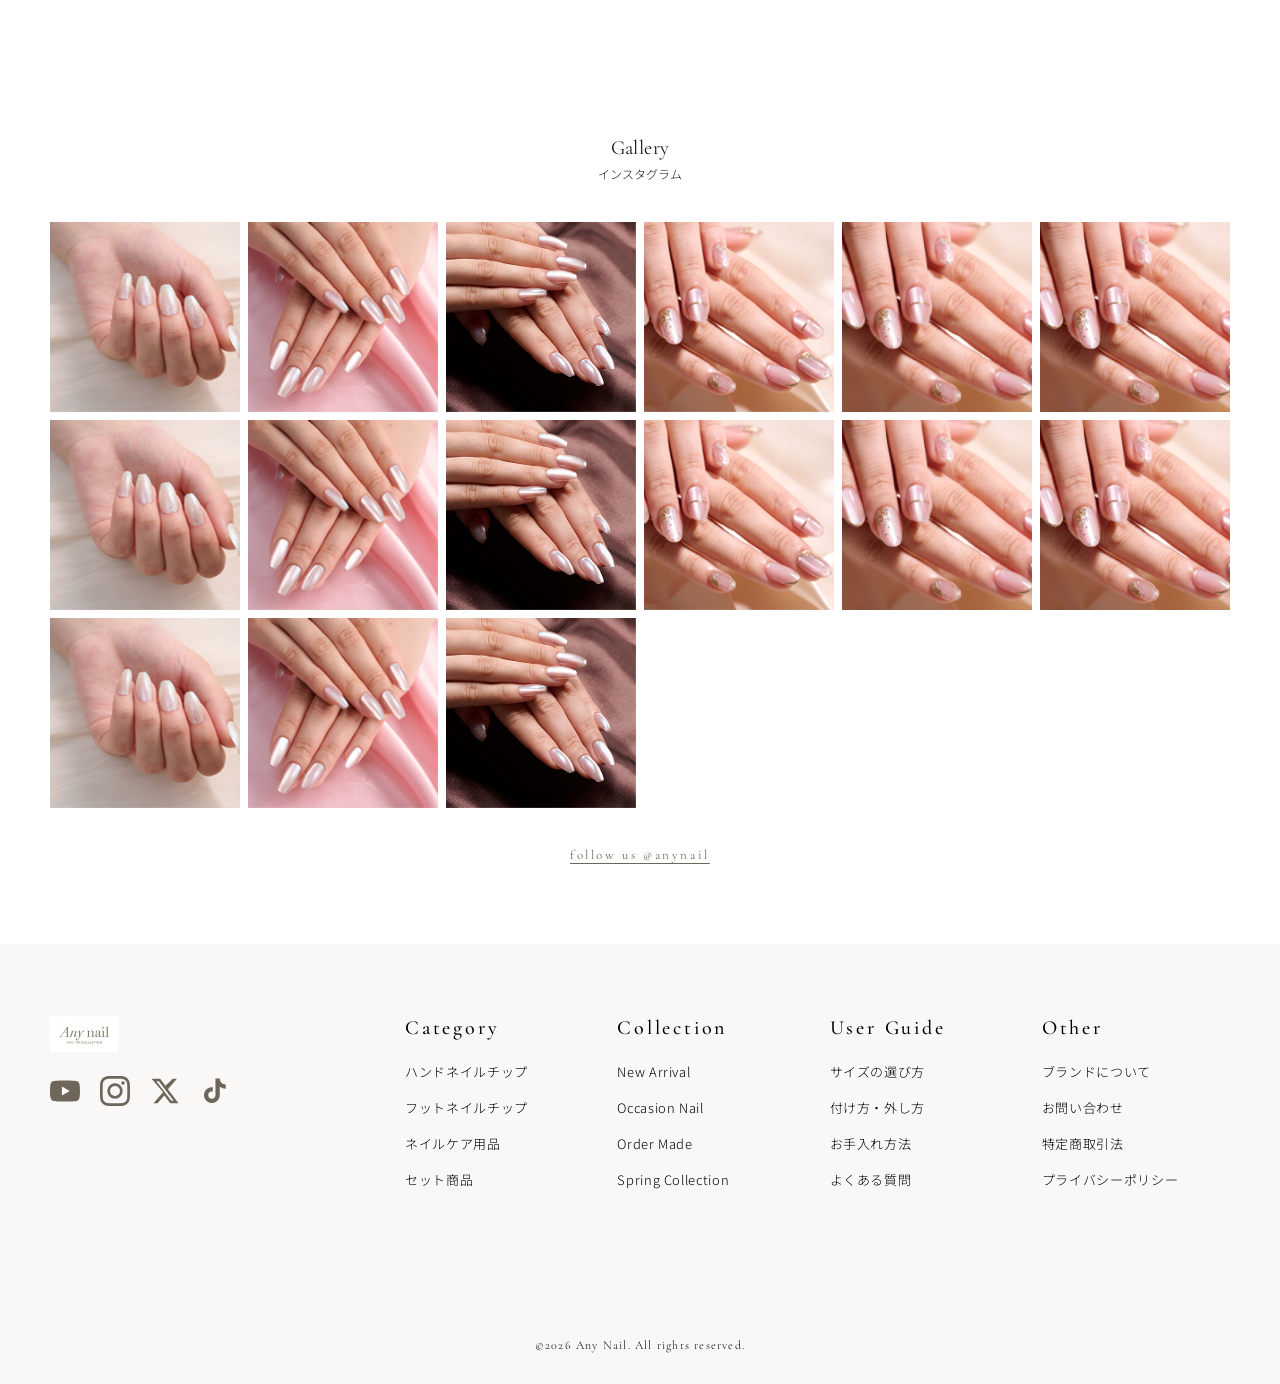
==== commit 8d06cbc0: "Fix ケア用品 category/mega menu: replace icon with care image Replaced Feature 4 icon (circular logo) us" ====
--- a/product.html
+++ b/product.html
@@ -91,7 +91,7 @@
           <span class="mega-menu__card-label">オーダーメイド</span>
         </a>
         <a href="#" class="mega-menu__card">
-          <div class="mega-menu__card-image" style="background-image: url('images/top/8 - Feature 4.png'); background-size: cover; background-position: center;"></div>
+          <div class="mega-menu__card-image" style="background-image: url('images/top/how to 1.png'); background-size: cover; background-position: center;"></div>
           <span class="mega-menu__card-label">ケア用品</span>
         </a>
         <a href="#" class="mega-menu__card">
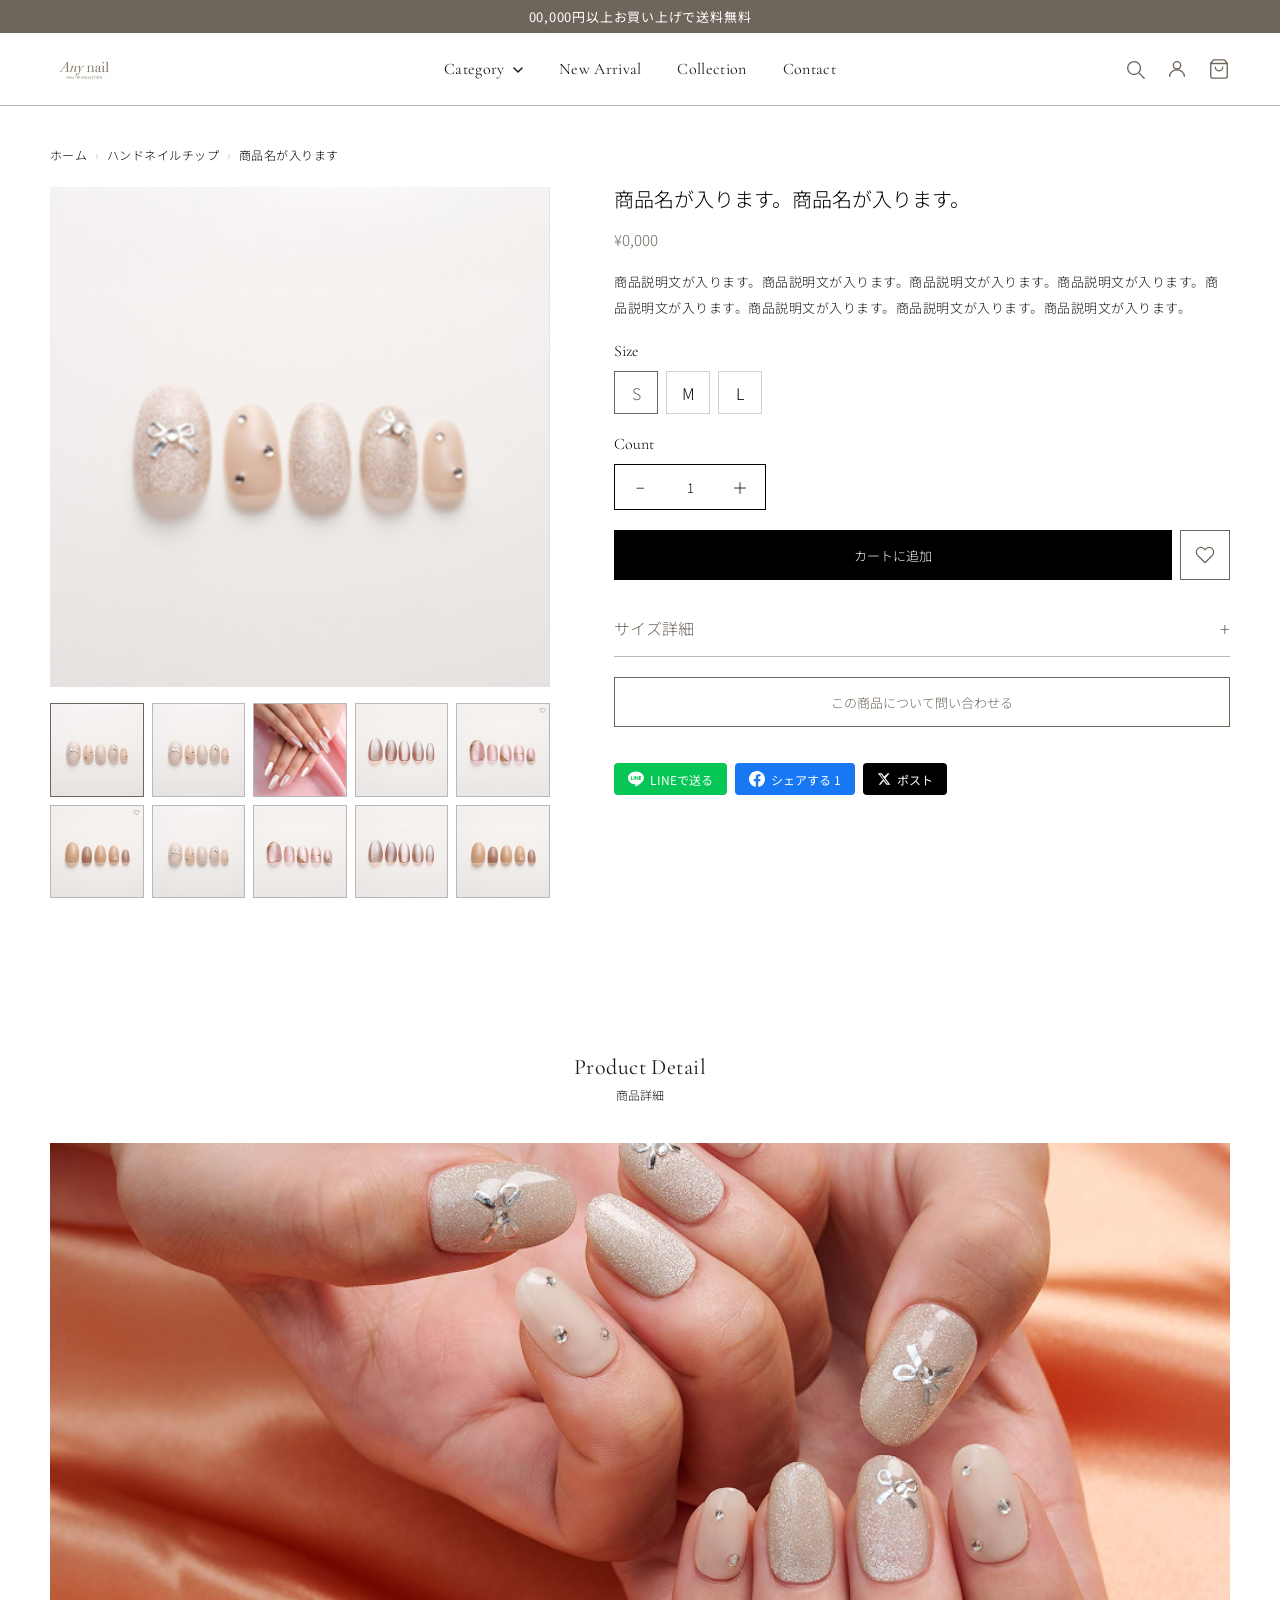
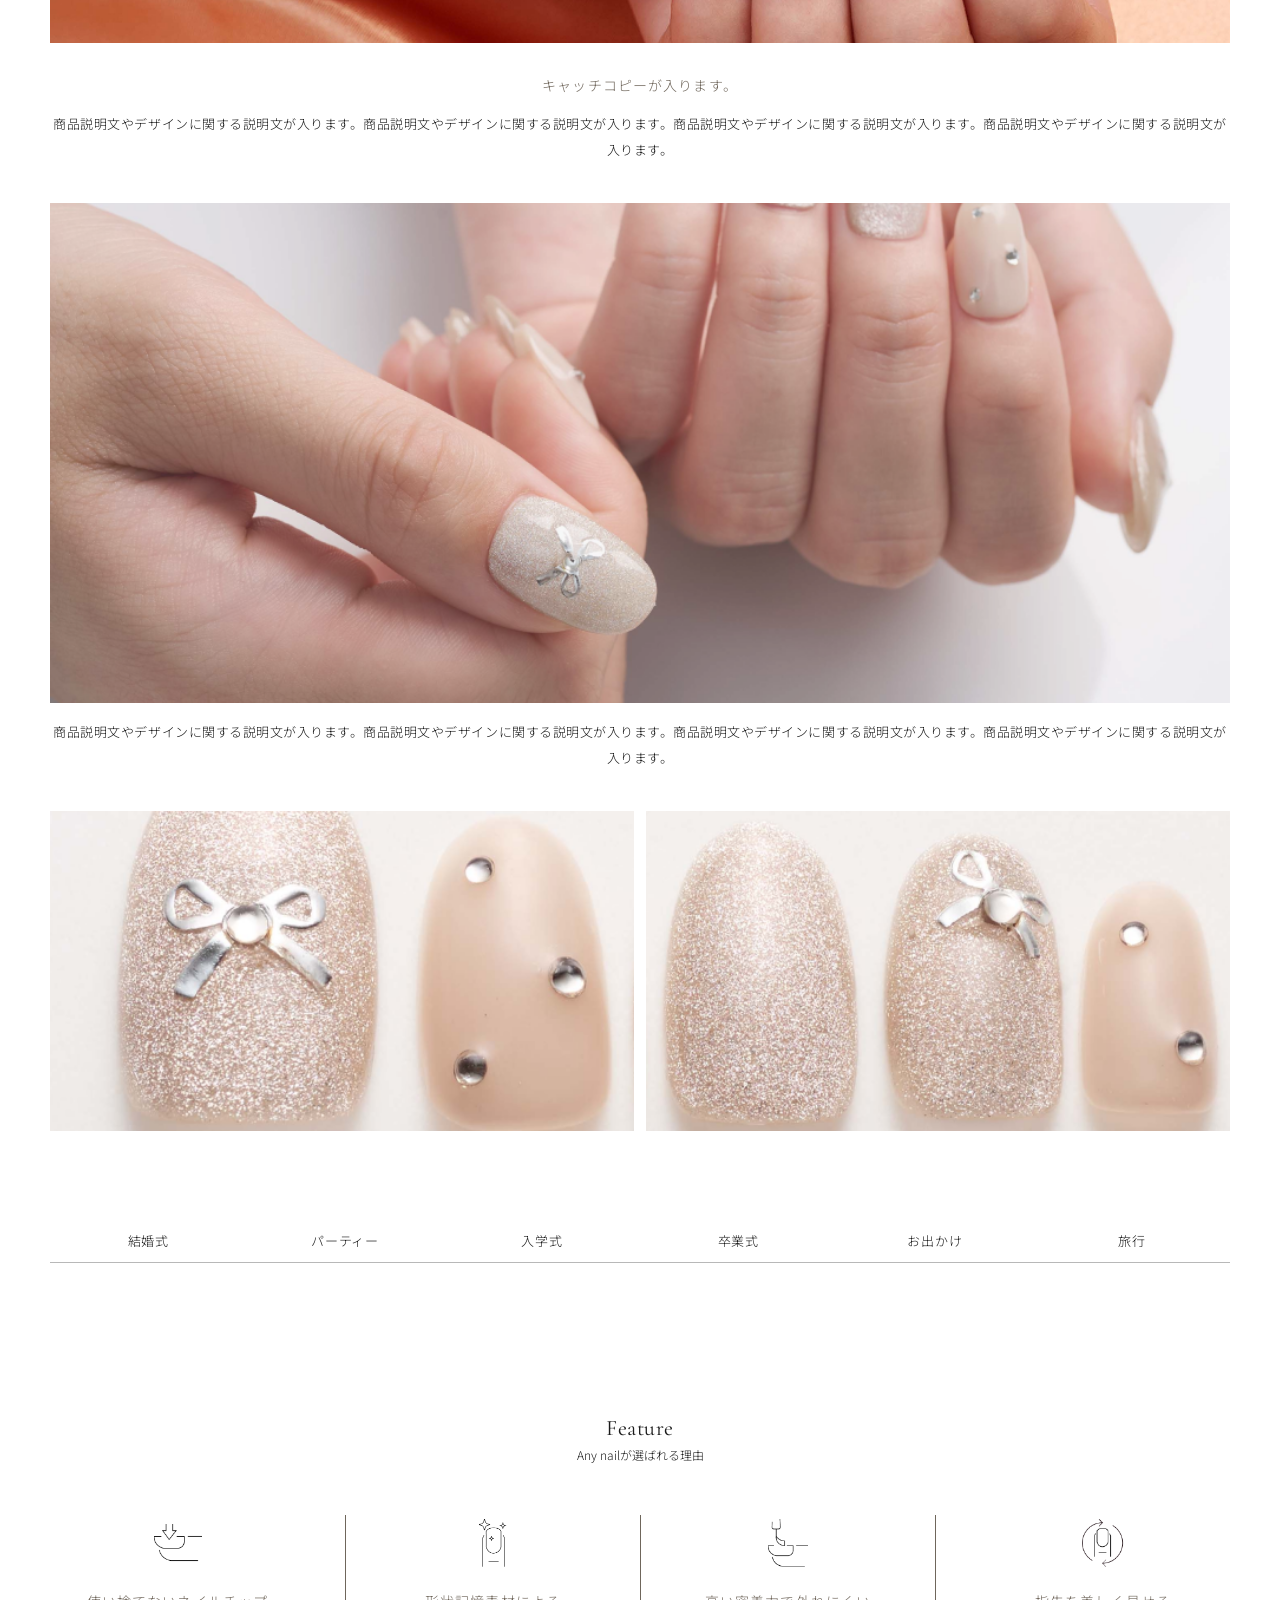
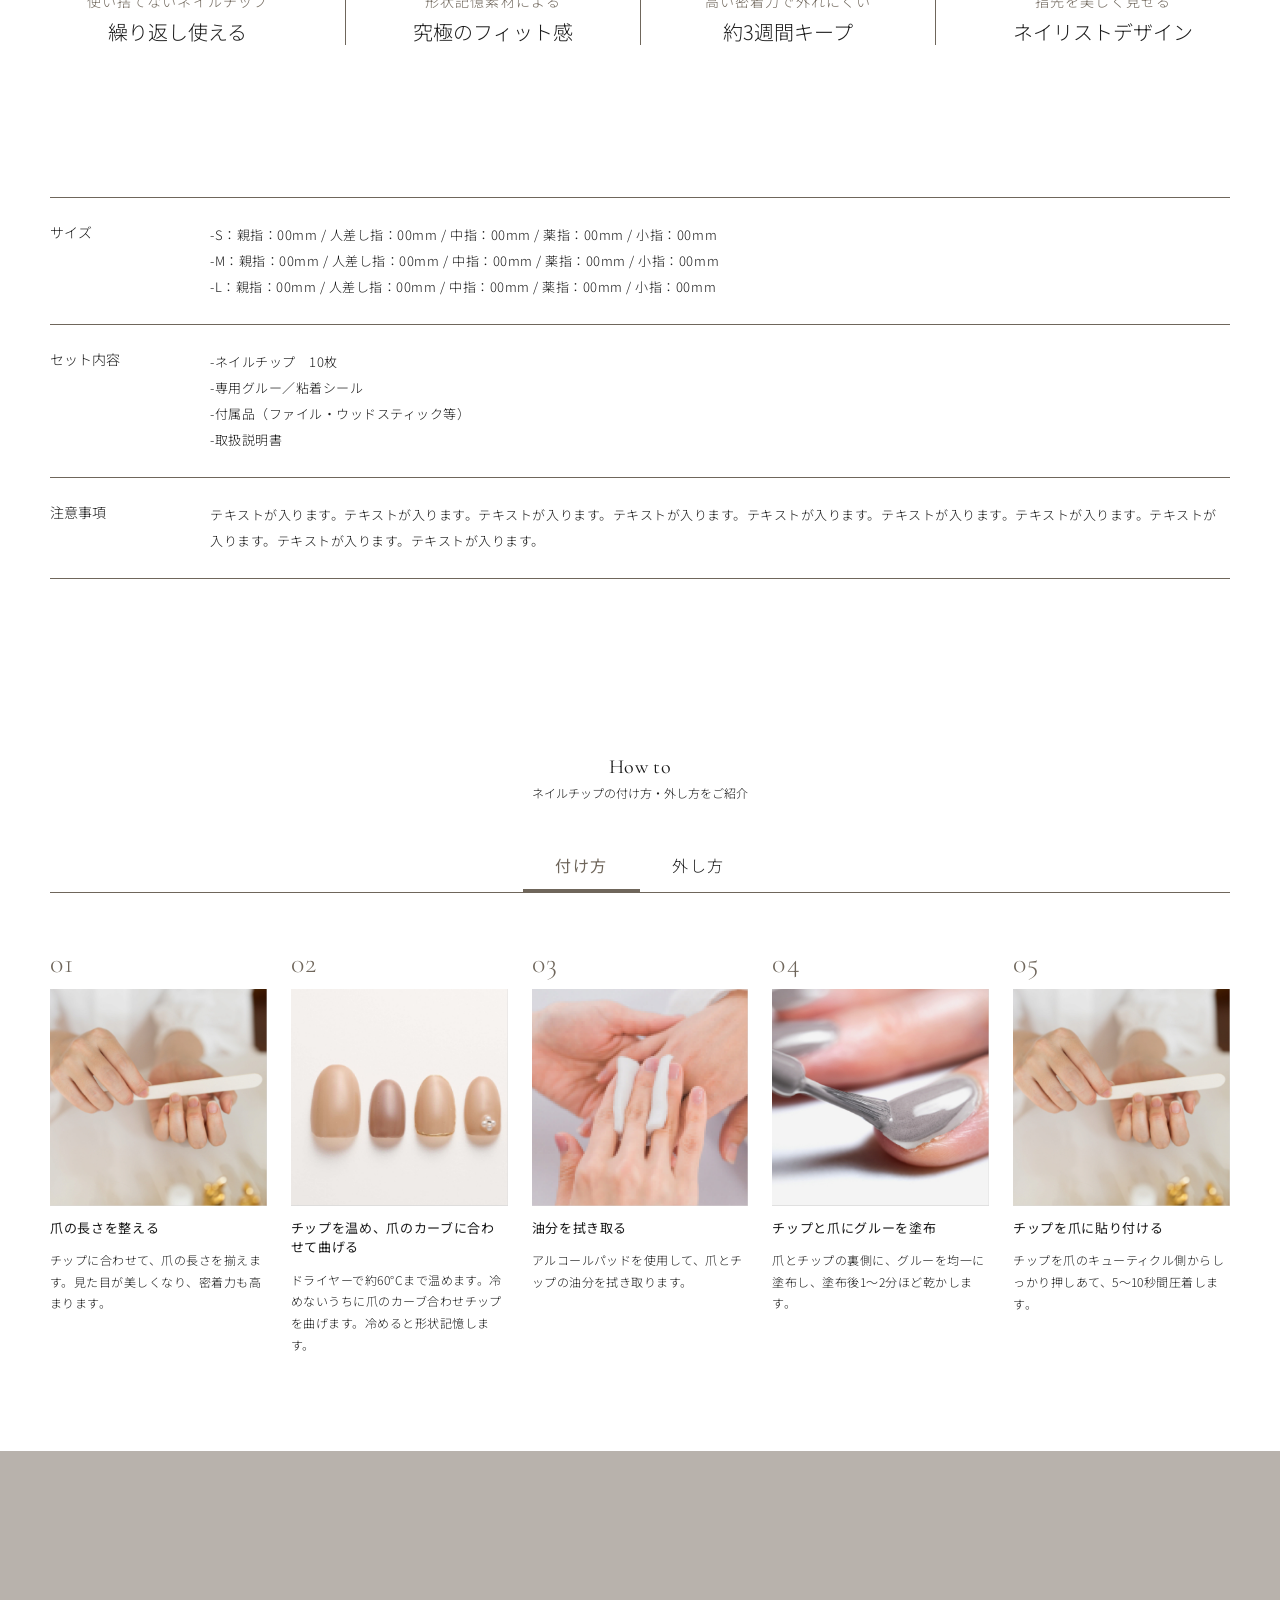
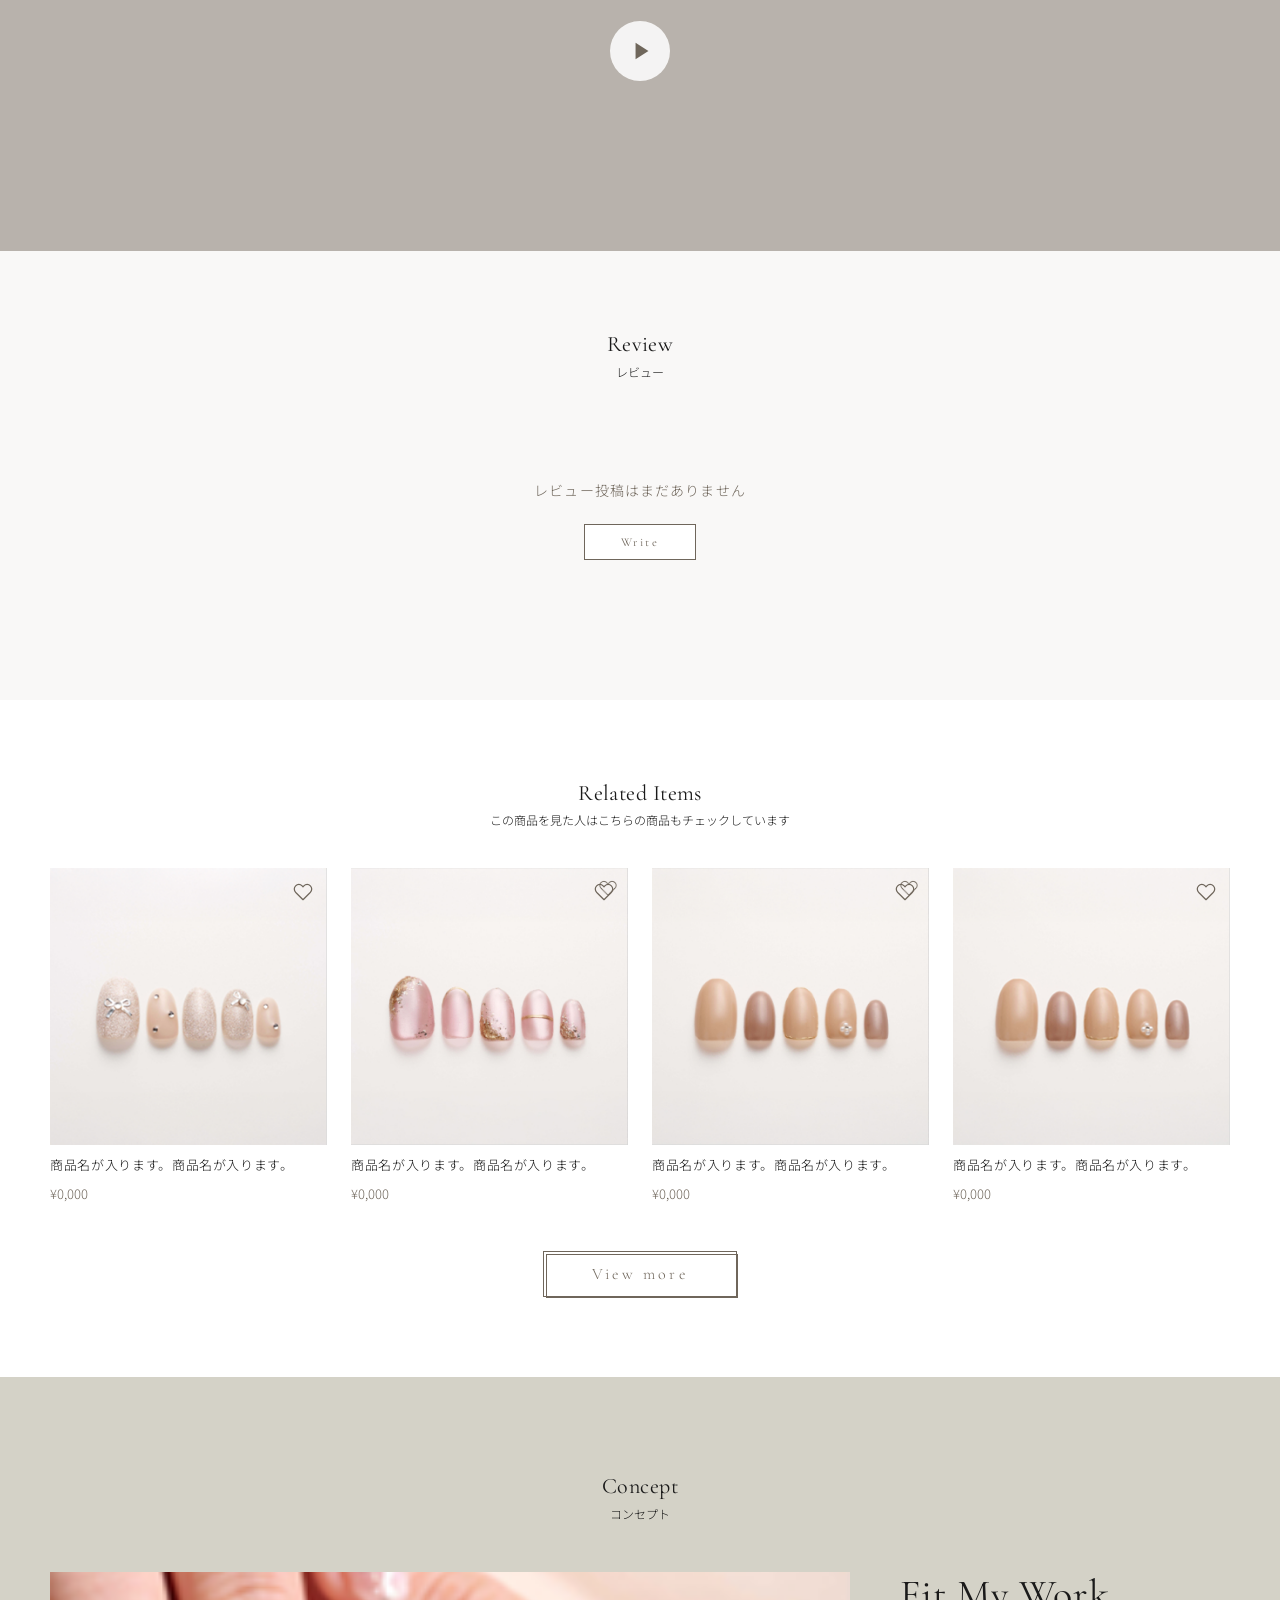
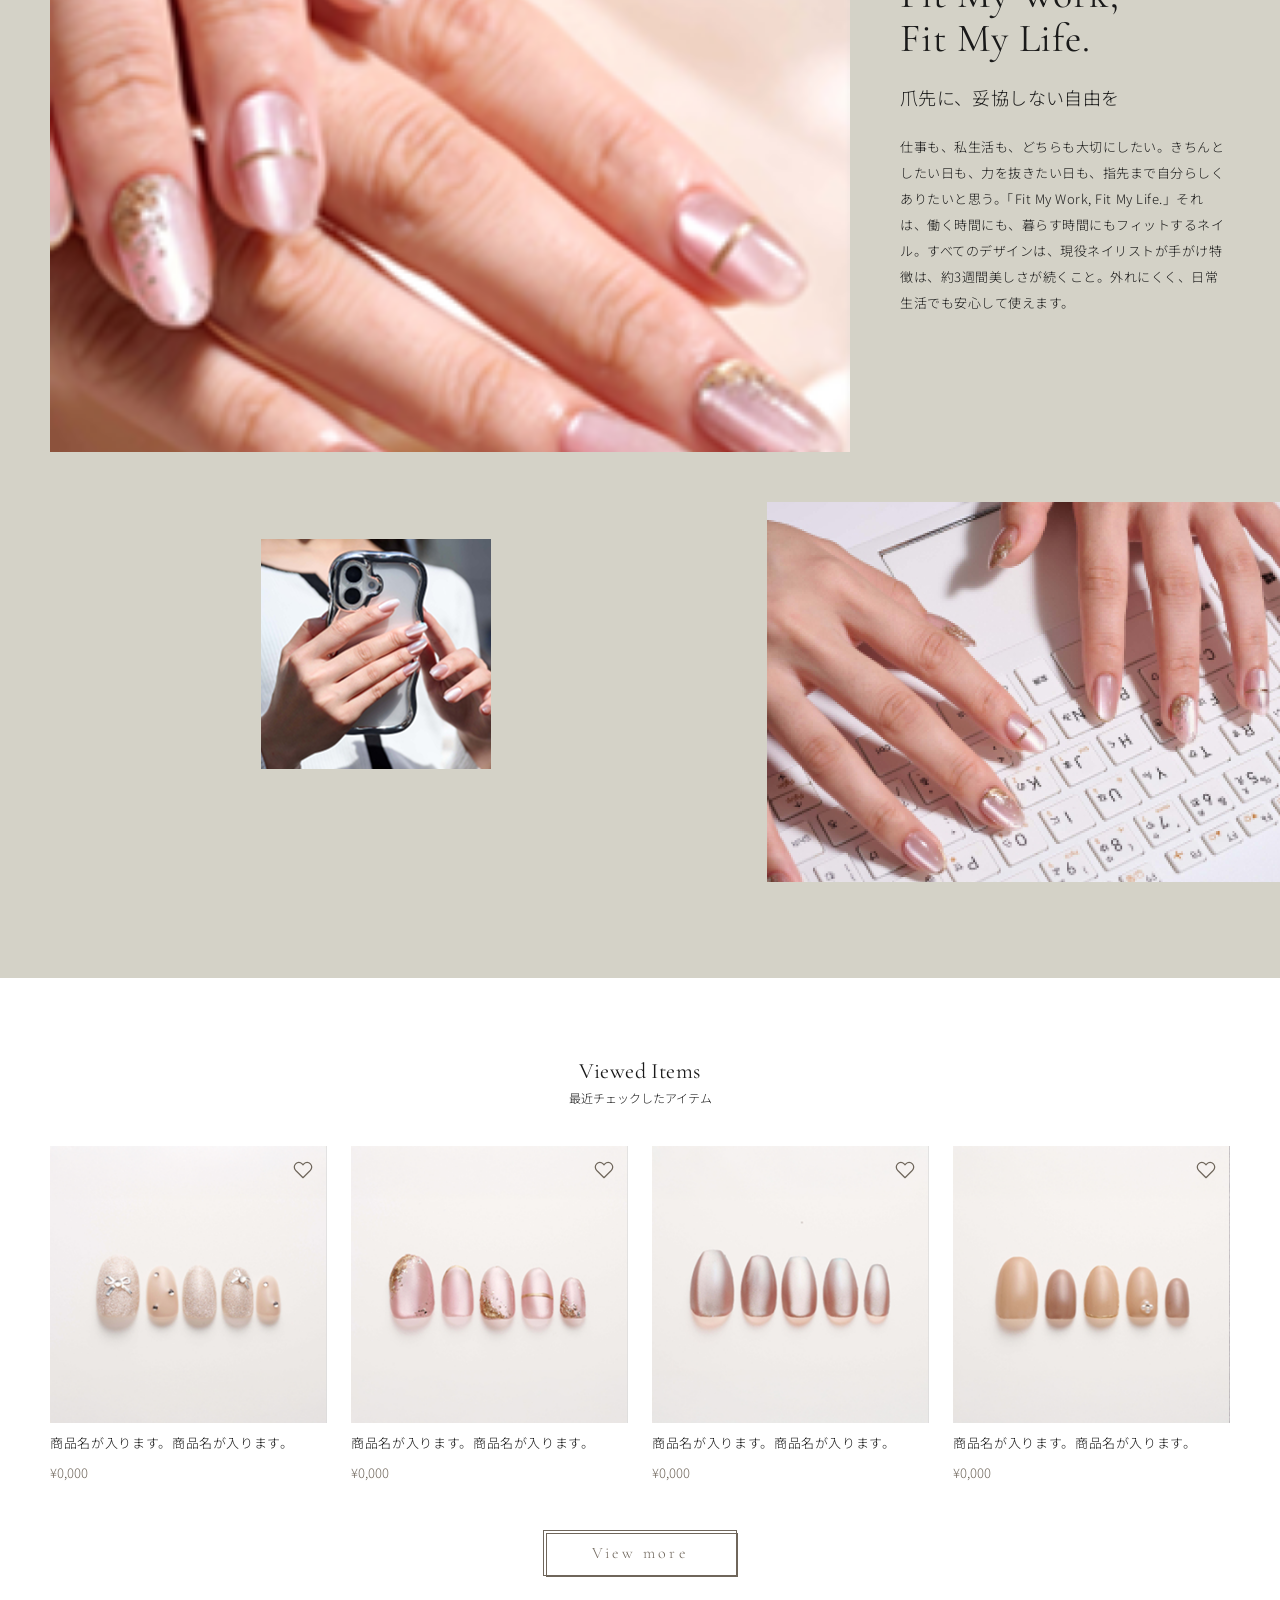
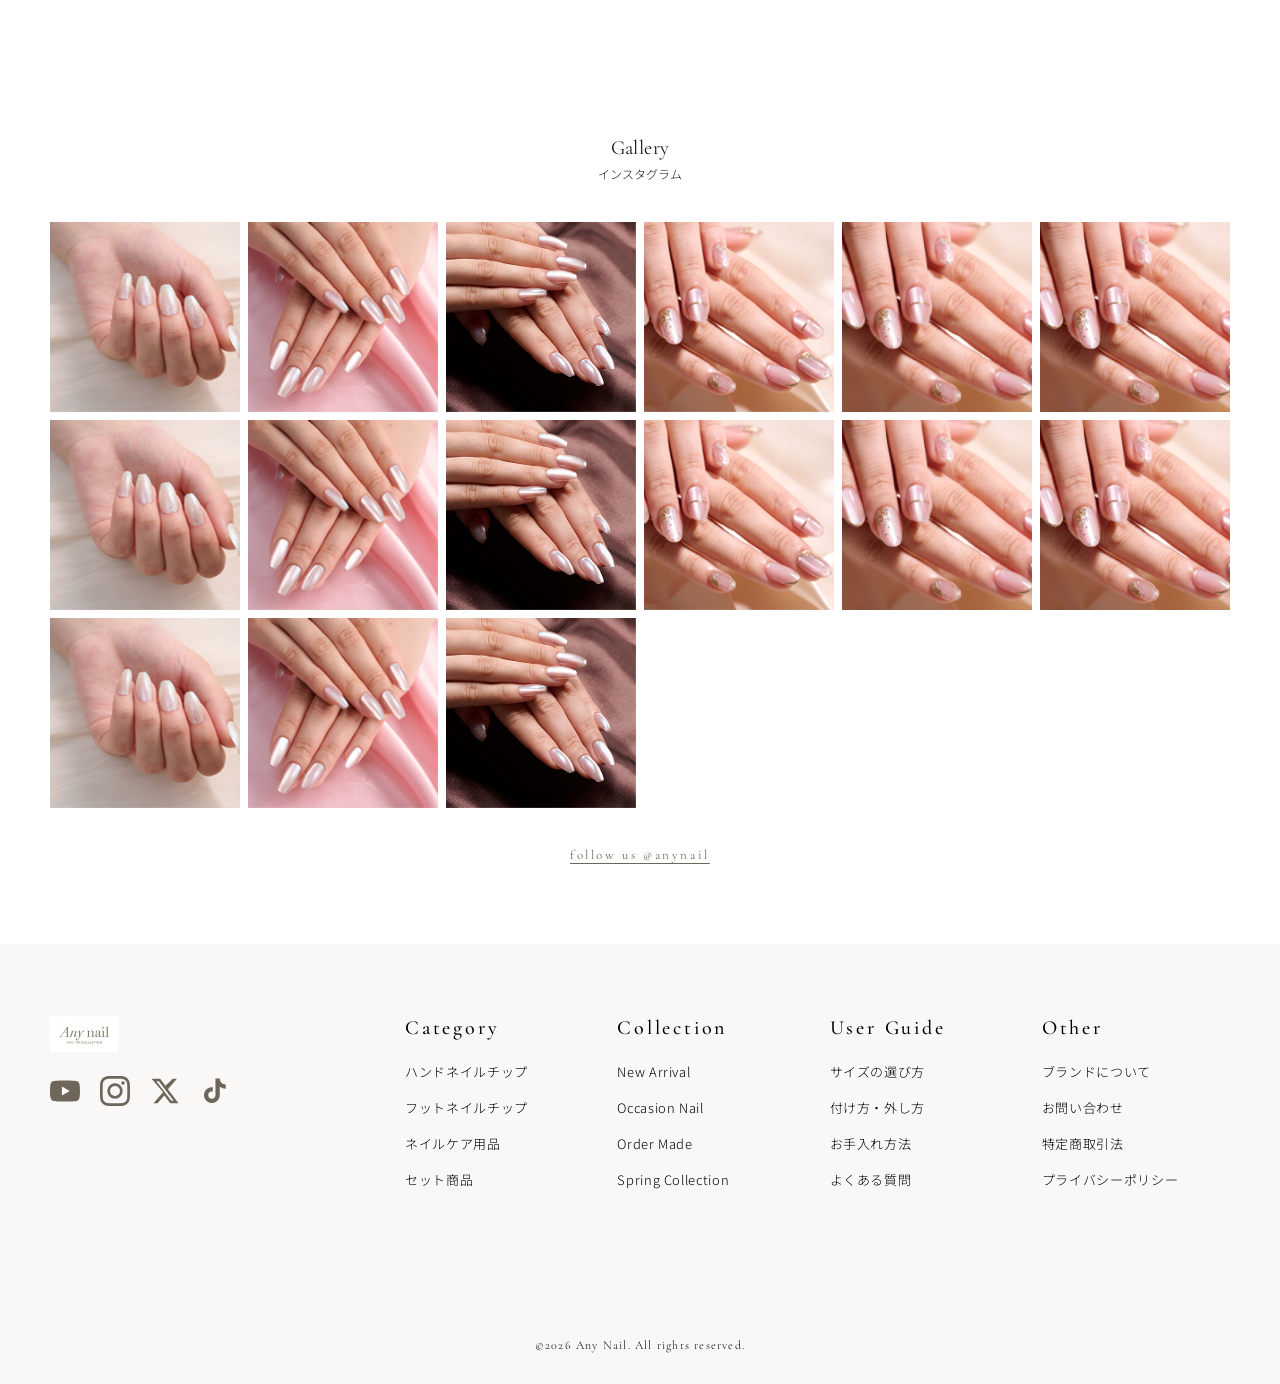
==== commit 1ad0582c: "Replace poor-looking image and apply object-fit: cover to category cards - Replace images/top/27 Ran" ====
--- a/product.html
+++ b/product.html
@@ -83,7 +83,7 @@
           <span class="mega-menu__card-label">ハンドネイルチップ</span>
         </a>
         <a href="#" class="mega-menu__card">
-          <div class="mega-menu__card-image" style="background-image: url('images/top/27 Ranking 2.png'); background-size: cover; background-position: center;"></div>
+          <div class="mega-menu__card-image" style="background-image: url('images/top/gallery 2.png'); background-size: cover; background-position: center;"></div>
           <span class="mega-menu__card-label">フットネイルチップ</span>
         </a>
         <a href="#" class="mega-menu__card">
@@ -128,7 +128,7 @@
           <div class="product-images__thumbs">
             <div class="product-images__thumb product-images__thumb--active" style="background-image: url('images/product-page/1 -11 - main and small thumbnails.png'); background-size: cover; background-position: center;"></div>
             <div class="product-images__thumb" style="background-image: url('images/top/26 Ranking 1.png'); background-size: cover; background-position: center;"></div>
-            <div class="product-images__thumb" style="background-image: url('images/top/27 Ranking 2.png'); background-size: cover; background-position: center;"></div>
+            <div class="product-images__thumb" style="background-image: url('images/top/gallery 2.png'); background-size: cover; background-position: center;"></div>
             <div class="product-images__thumb" style="background-image: url('images/top/28 Ranking 4.png'); background-size: cover; background-position: center;"></div>
             <div class="product-images__thumb" style="background-image: url('images/top/29 Ranking 4.png'); background-size: cover; background-position: center;"></div>
             <div class="product-images__thumb" style="background-image: url('images/top/30 Ranking 5.png'); background-size: cover; background-position: center;"></div>
--- a/style.css
+++ b/style.css
@@ -812,8 +812,9 @@
   position: absolute;
   right: 0;
   bottom: 0;
+  width: 75%;
   height: 80%;
-  object-fit: contain;
+  object-fit: cover;
   pointer-events: none;
 }
 
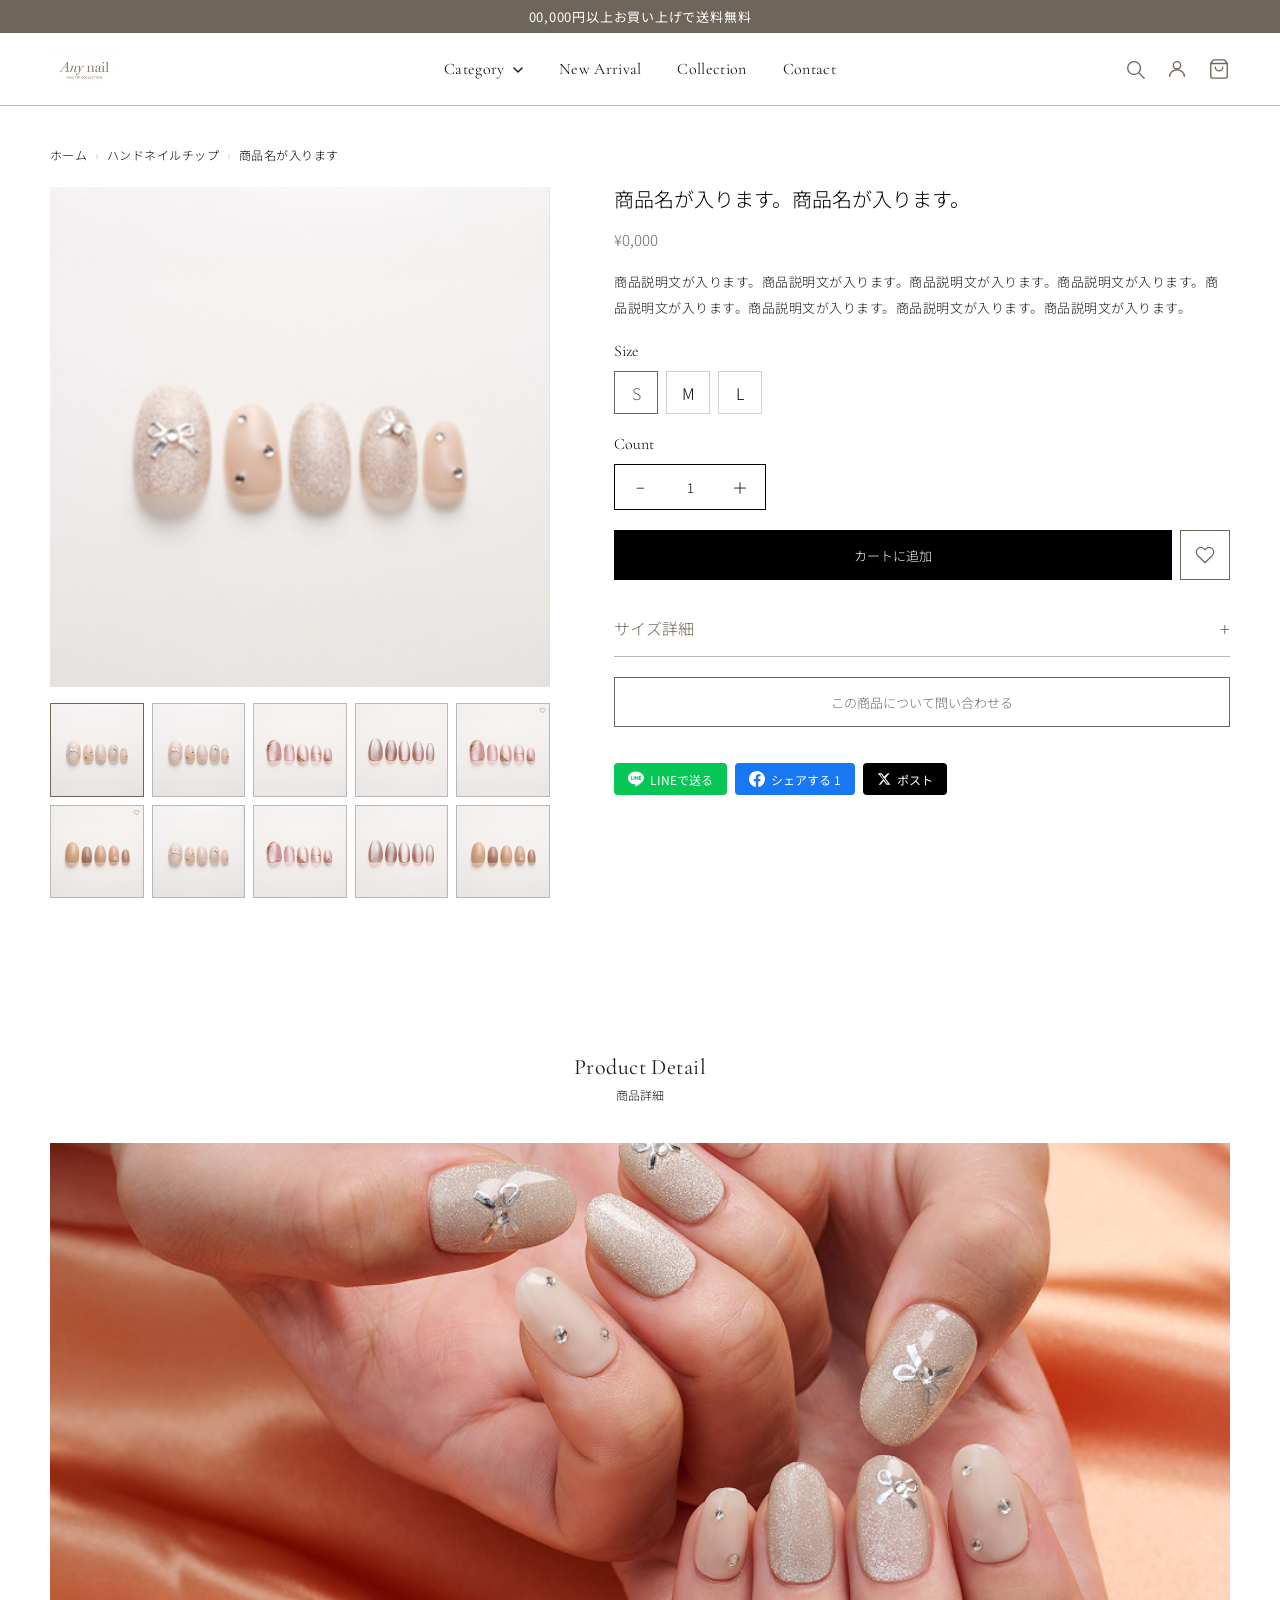
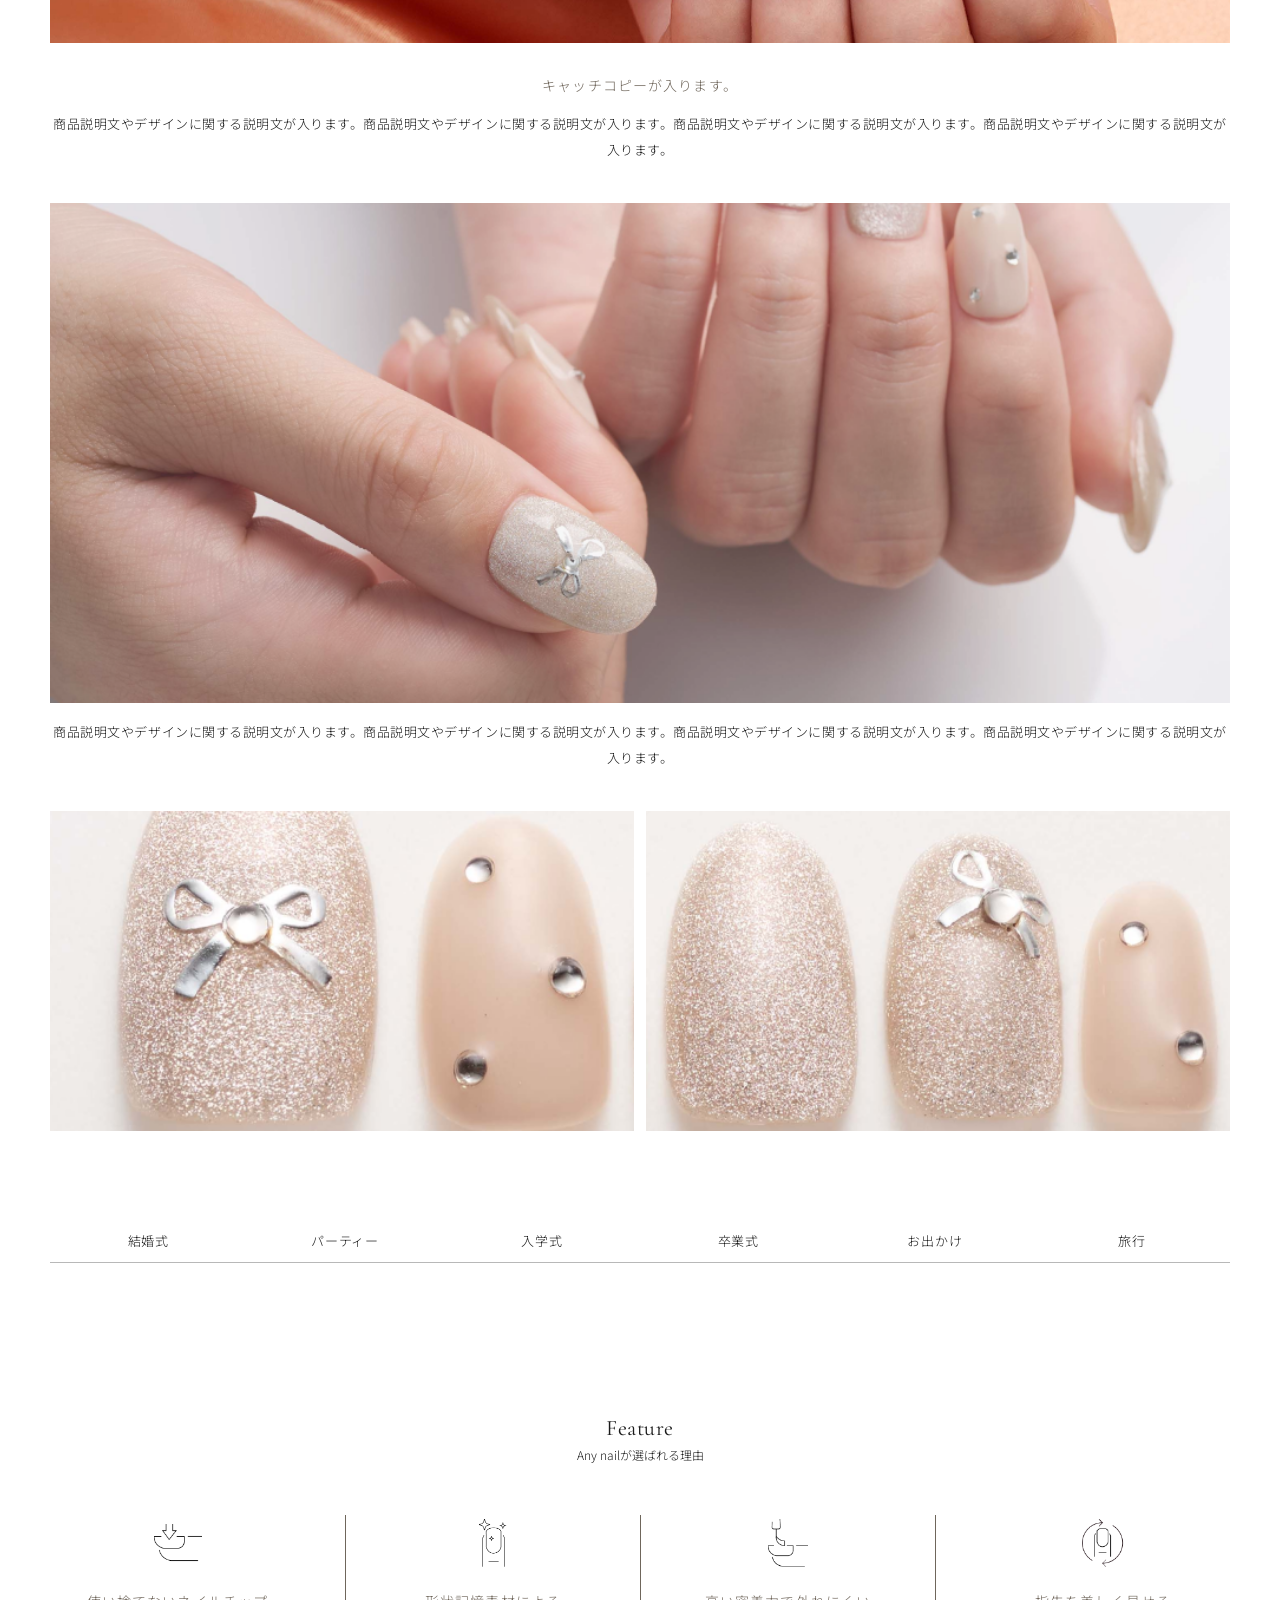
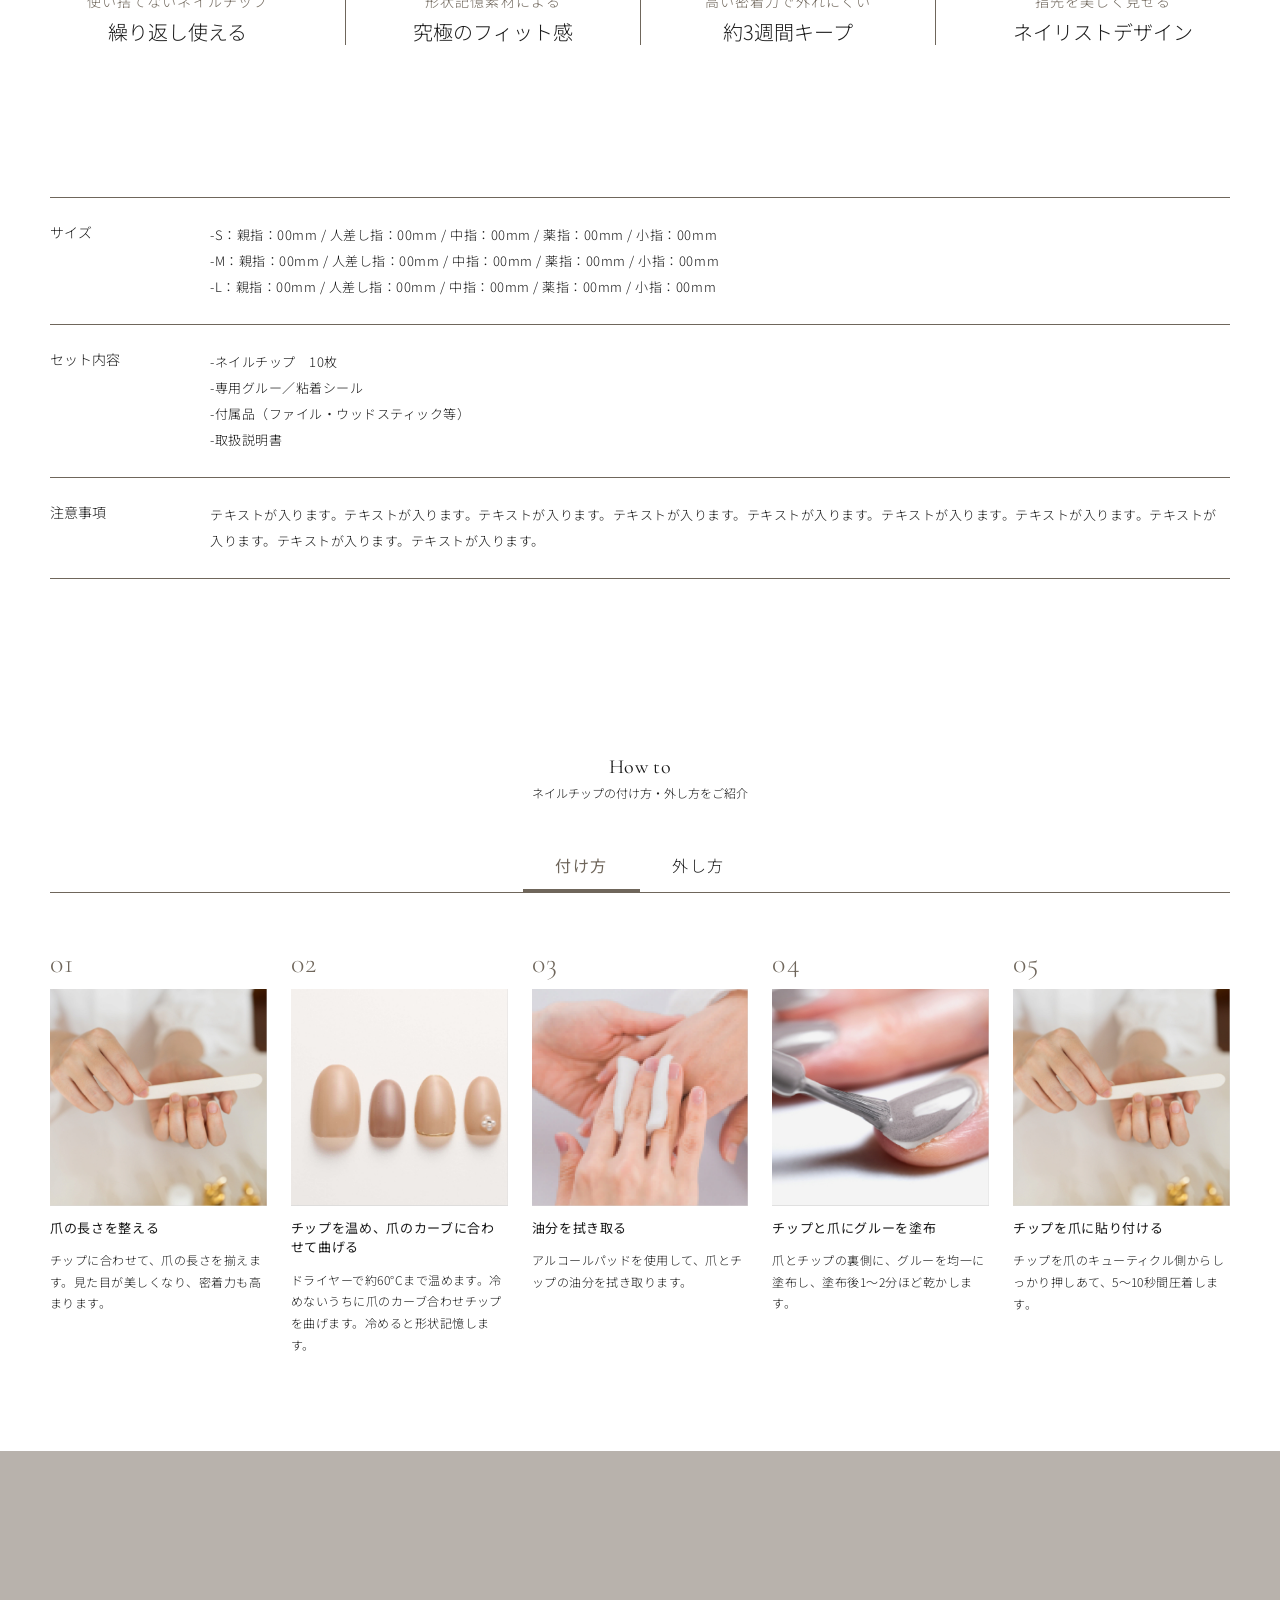
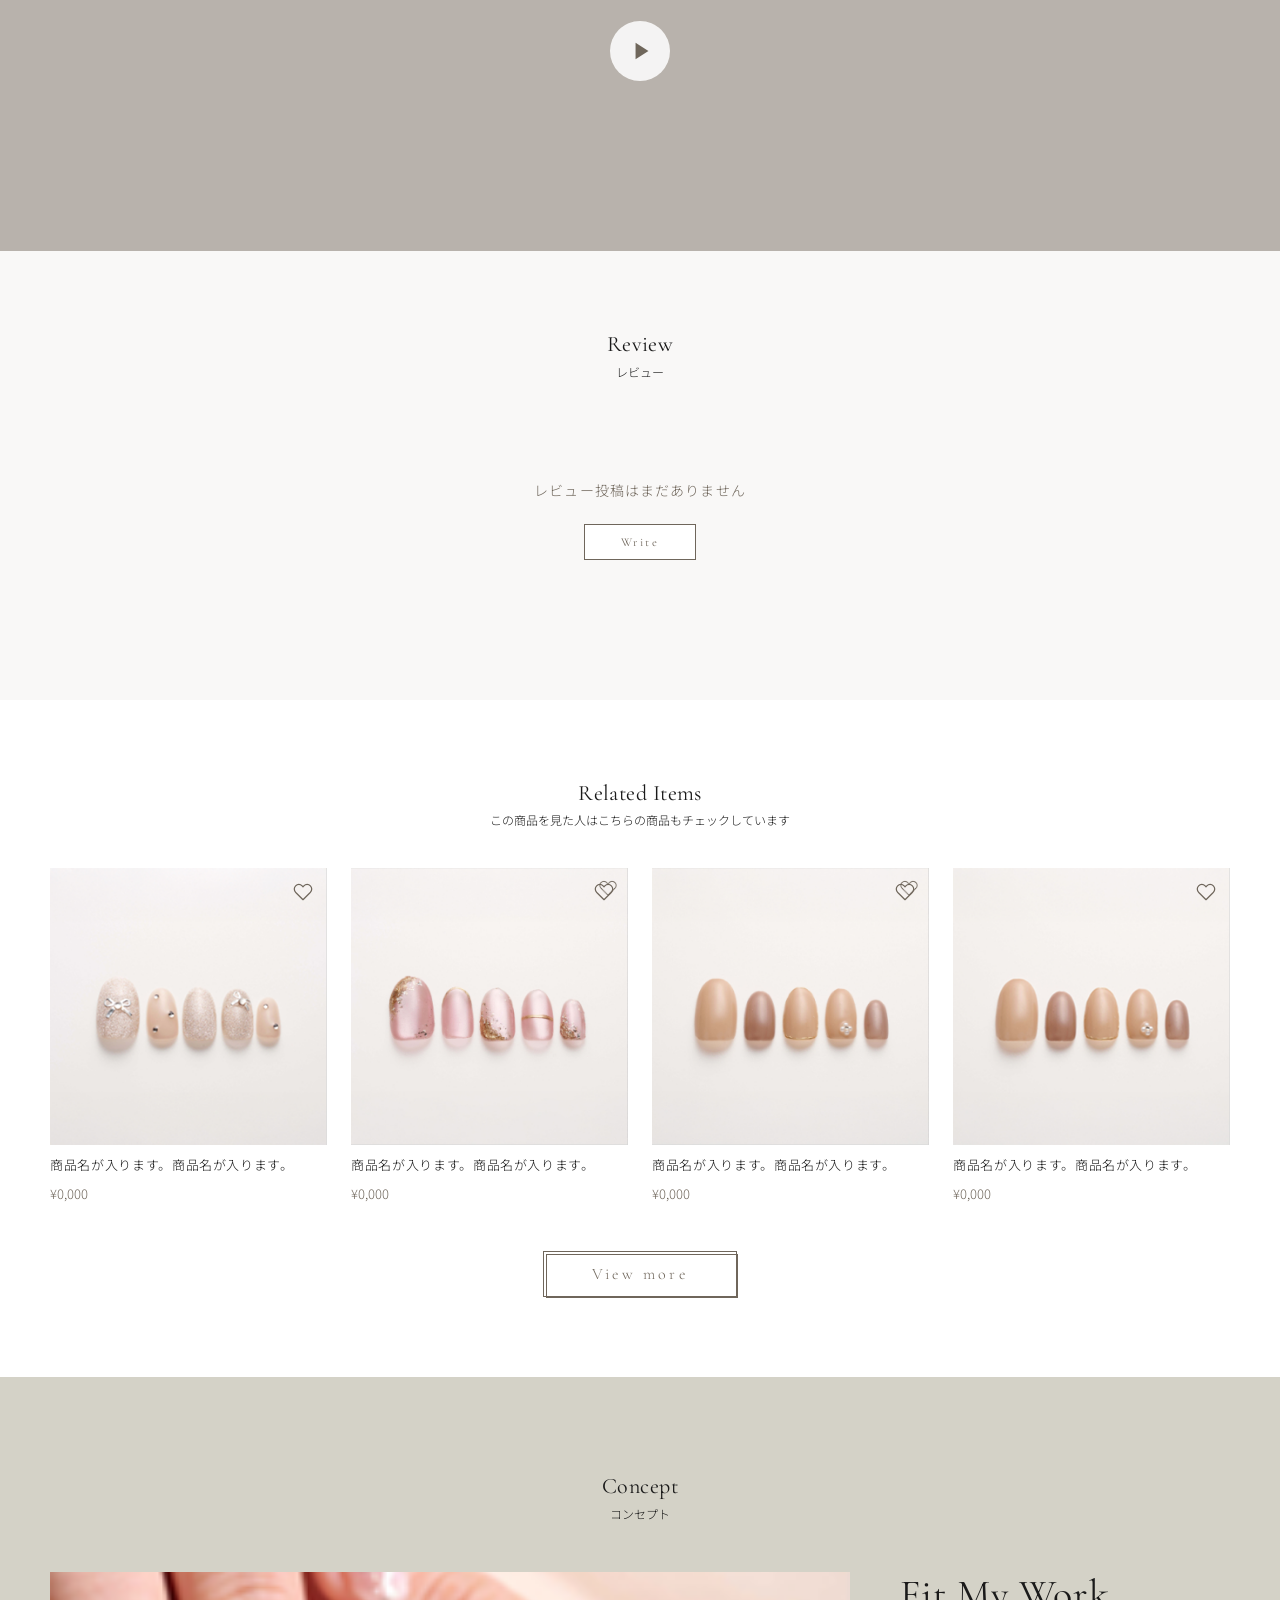
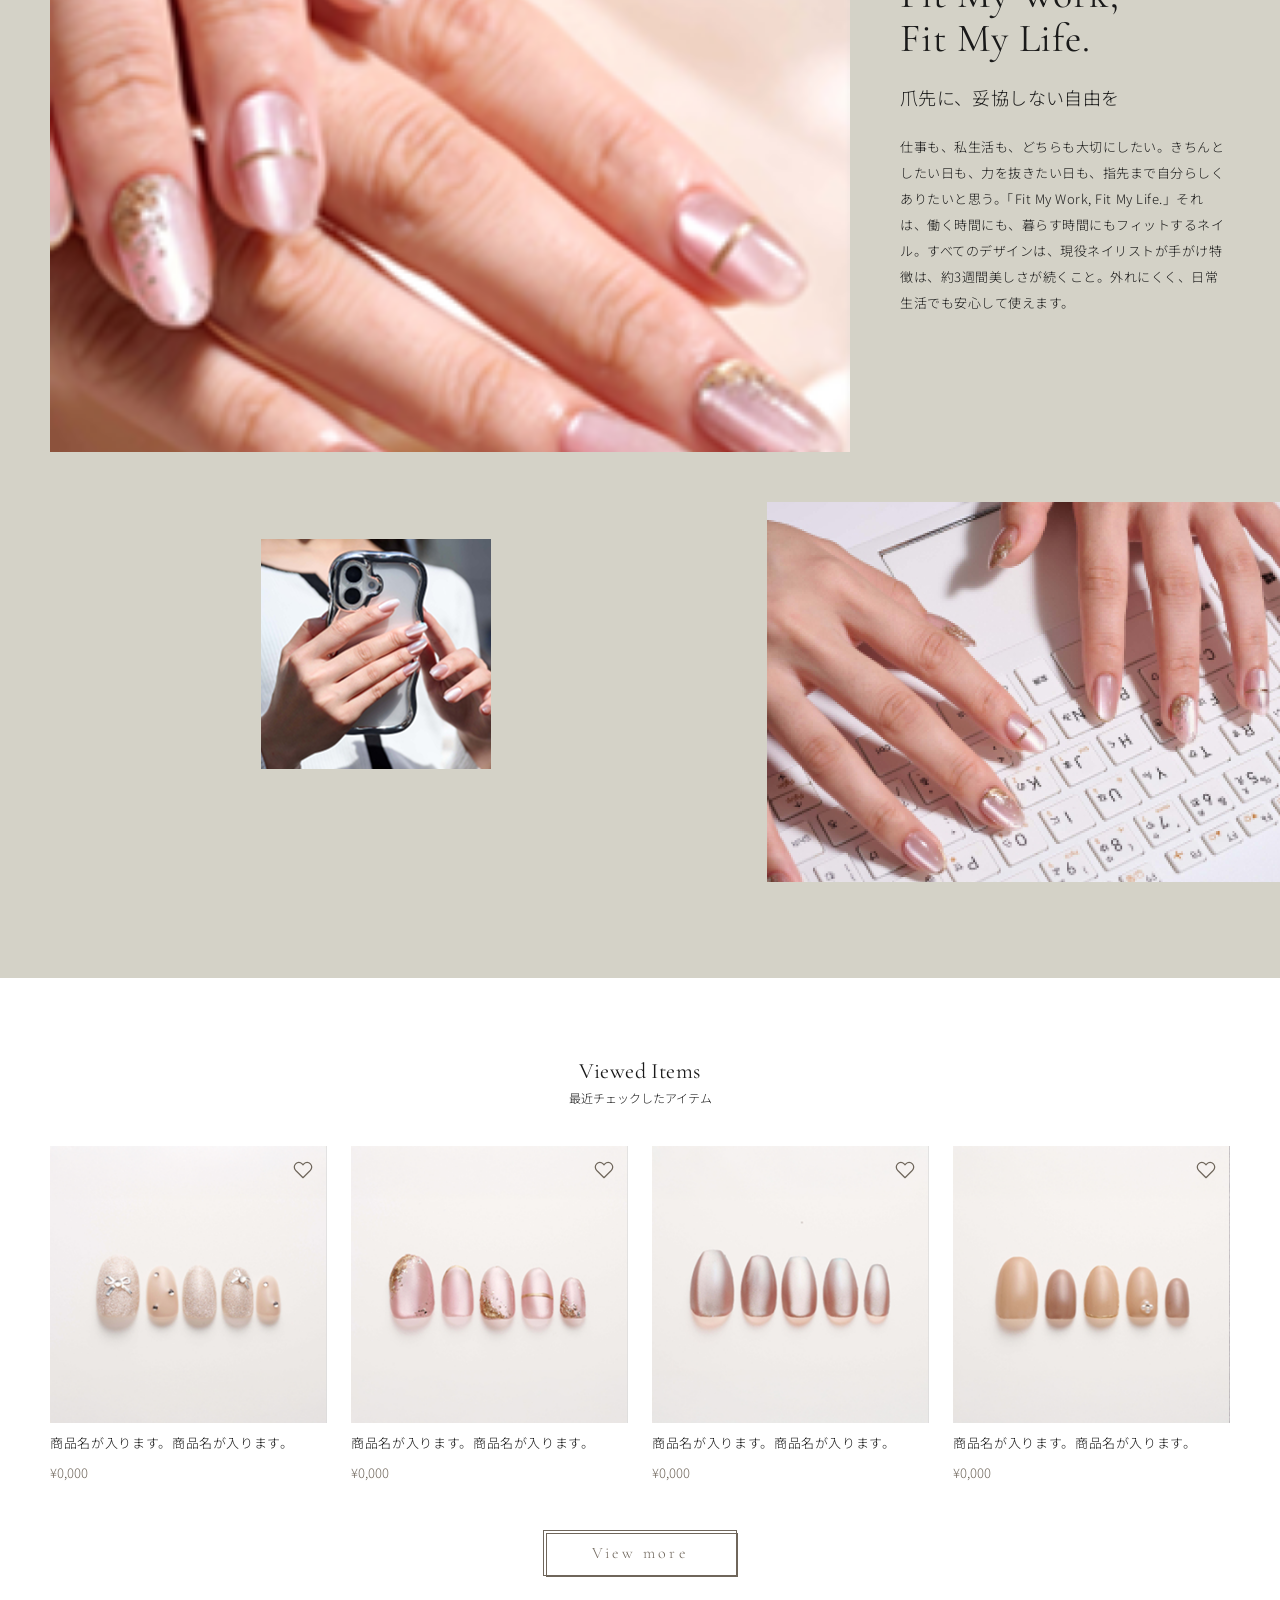
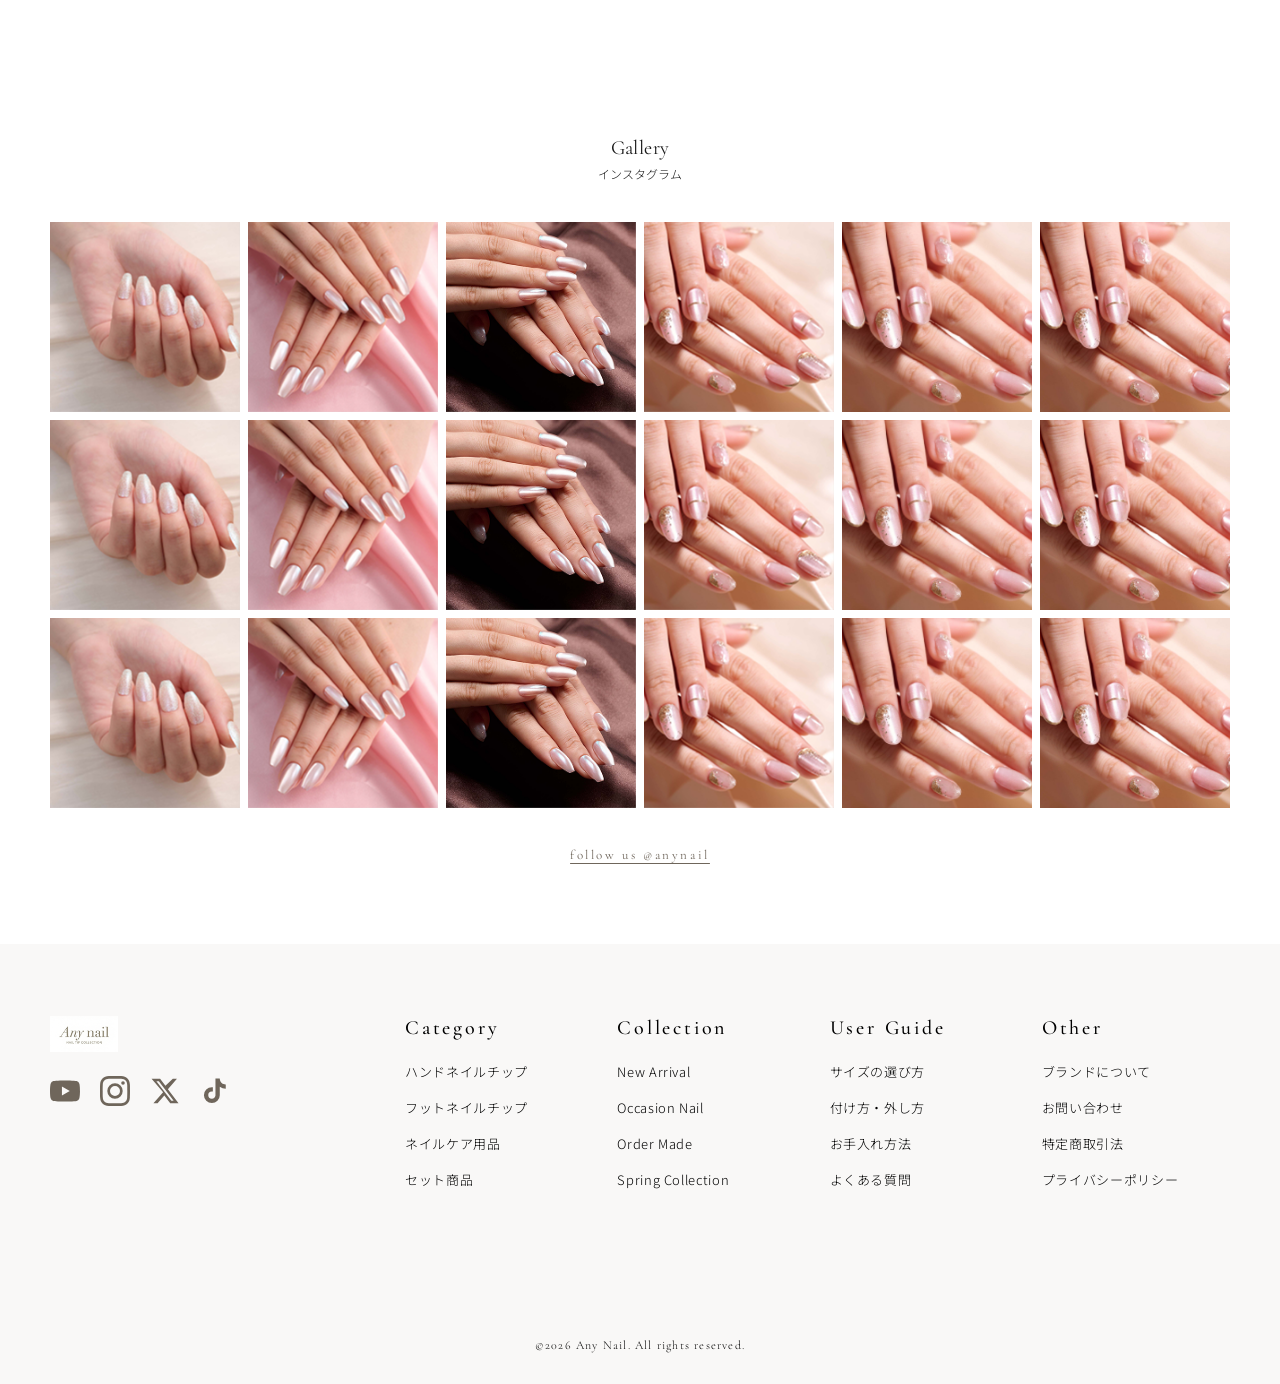
==== commit 393524a2: "Category cards as background images + gallery fix + cover - フットネイルチップ: replace gallery 2.png with 17" ====
--- a/product.html
+++ b/product.html
@@ -83,7 +83,7 @@
           <span class="mega-menu__card-label">ハンドネイルチップ</span>
         </a>
         <a href="#" class="mega-menu__card">
-          <div class="mega-menu__card-image" style="background-image: url('images/top/gallery 2.png'); background-size: cover; background-position: center;"></div>
+          <div class="mega-menu__card-image" style="background-image: url('images/top/17 - Recommended 2.png'); background-size: cover; background-position: center;"></div>
           <span class="mega-menu__card-label">フットネイルチップ</span>
         </a>
         <a href="#" class="mega-menu__card">
@@ -128,7 +128,7 @@
           <div class="product-images__thumbs">
             <div class="product-images__thumb product-images__thumb--active" style="background-image: url('images/product-page/1 -11 - main and small thumbnails.png'); background-size: cover; background-position: center;"></div>
             <div class="product-images__thumb" style="background-image: url('images/top/26 Ranking 1.png'); background-size: cover; background-position: center;"></div>
-            <div class="product-images__thumb" style="background-image: url('images/top/gallery 2.png'); background-size: cover; background-position: center;"></div>
+            <div class="product-images__thumb" style="background-image: url('images/top/17 - Recommended 2.png'); background-size: cover; background-position: center;"></div>
             <div class="product-images__thumb" style="background-image: url('images/top/28 Ranking 4.png'); background-size: cover; background-position: center;"></div>
             <div class="product-images__thumb" style="background-image: url('images/top/29 Ranking 4.png'); background-size: cover; background-position: center;"></div>
             <div class="product-images__thumb" style="background-image: url('images/top/30 Ranking 5.png'); background-size: cover; background-position: center;"></div>
@@ -687,6 +687,15 @@
           <div class="gallery__item">
             <img src="images/product-page/gallery 3.png" alt="" loading="lazy">
           </div>
+          <div class="gallery__item">
+            <img src="images/product-page/gallery 4.png" alt="" loading="lazy">
+          </div>
+          <div class="gallery__item">
+            <img src="images/product-page/gallery 5.png" alt="" loading="lazy">
+          </div>
+          <div class="gallery__item">
+            <img src="images/product-page/gallery 7.png" alt="" loading="lazy">
+          </div>
         </div>
 
         <div class="gallery__follow">
--- a/style.css
+++ b/style.css
@@ -755,9 +755,19 @@
   position: relative;
   flex: 1;
   height: 200px;
-  background: #ffffff;
+  background: #f5f3f0;
+  background-size: cover;
+  background-position: center;
   text-decoration: none;
   overflow: hidden;
+}
+
+.category-card::before {
+  content: '';
+  position: absolute;
+  inset: 0;
+  background: linear-gradient(135deg, rgba(255,255,255,0.88) 30%, rgba(255,255,255,0.05) 100%);
+  pointer-events: none;
 }
 
 .category-card--active {
@@ -808,14 +818,10 @@
   border: none;
 }
 
-.category-card__img {
-  position: absolute;
-  right: 0;
-  bottom: 0;
-  width: 75%;
-  height: 80%;
-  object-fit: cover;
-  pointer-events: none;
+.category-card__info,
+.category-card__arrow {
+  position: relative;
+  z-index: 1;
 }
 
 /* ============================================================
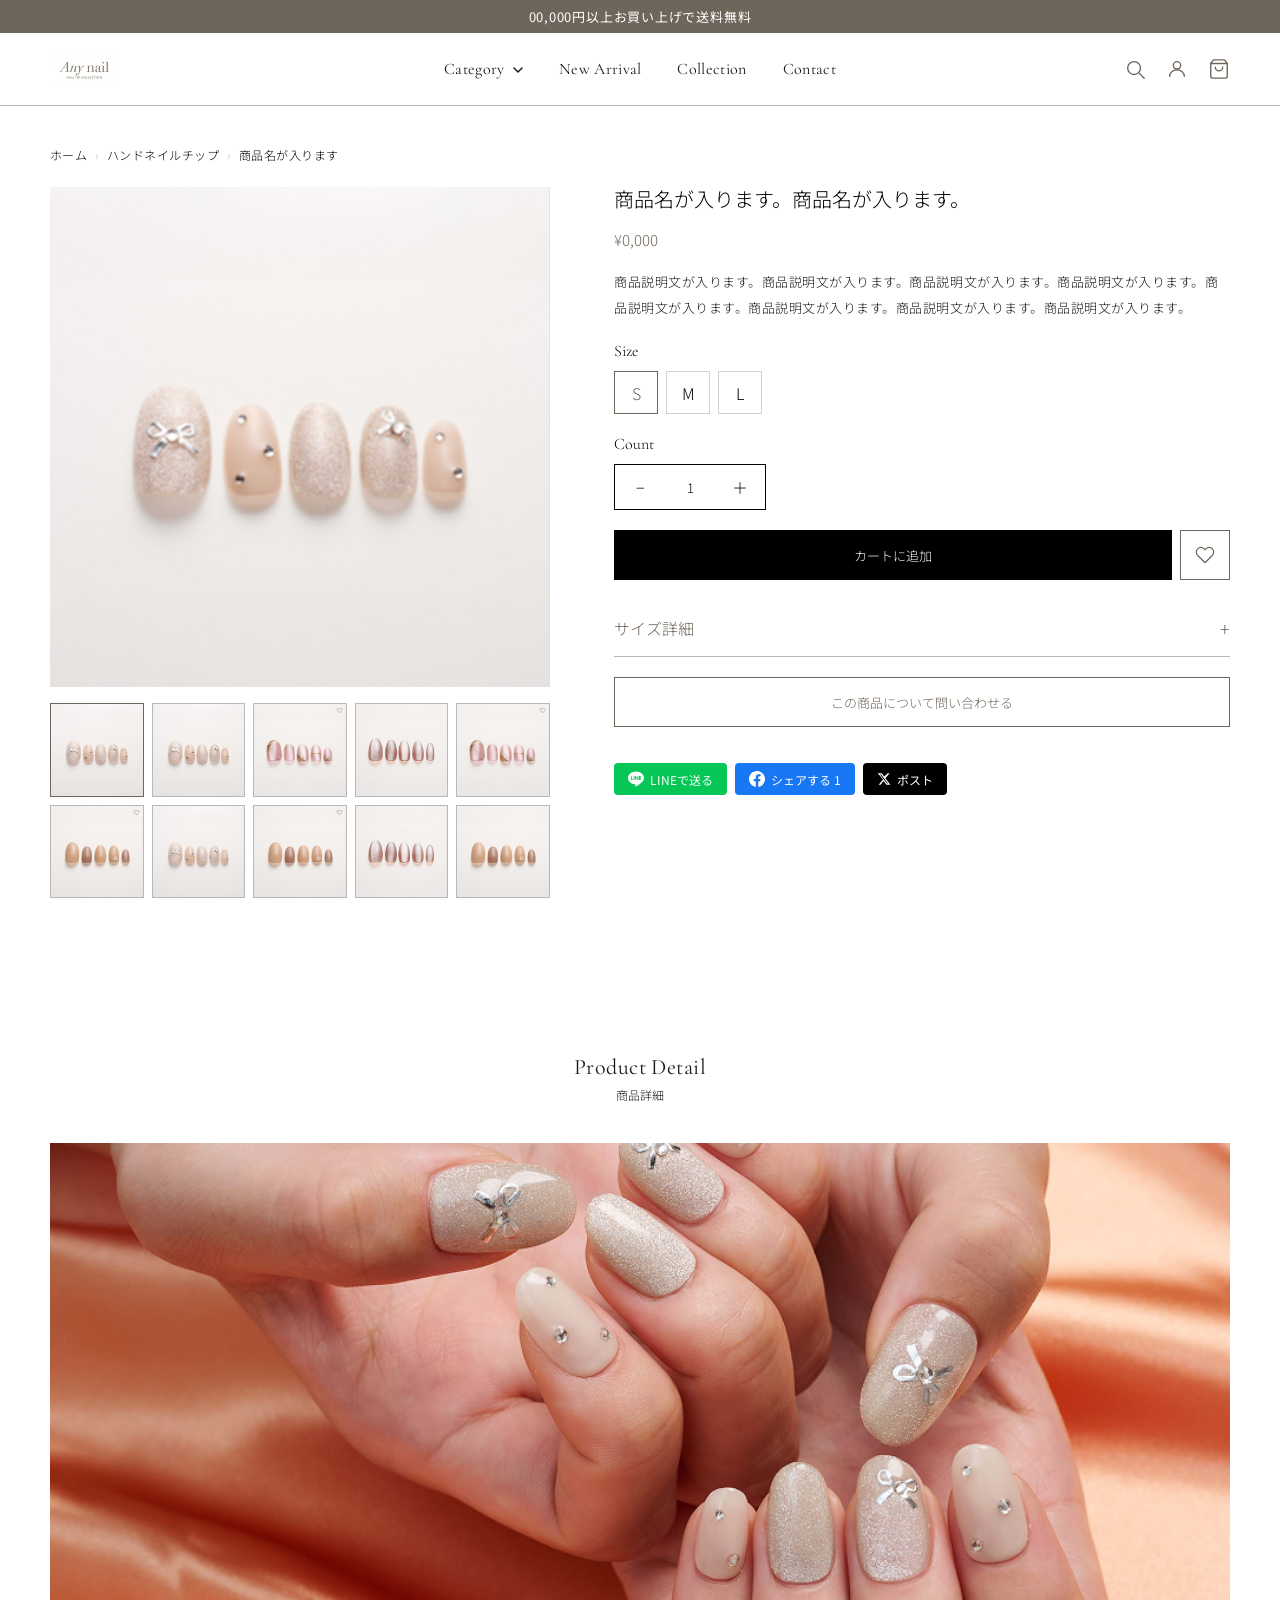
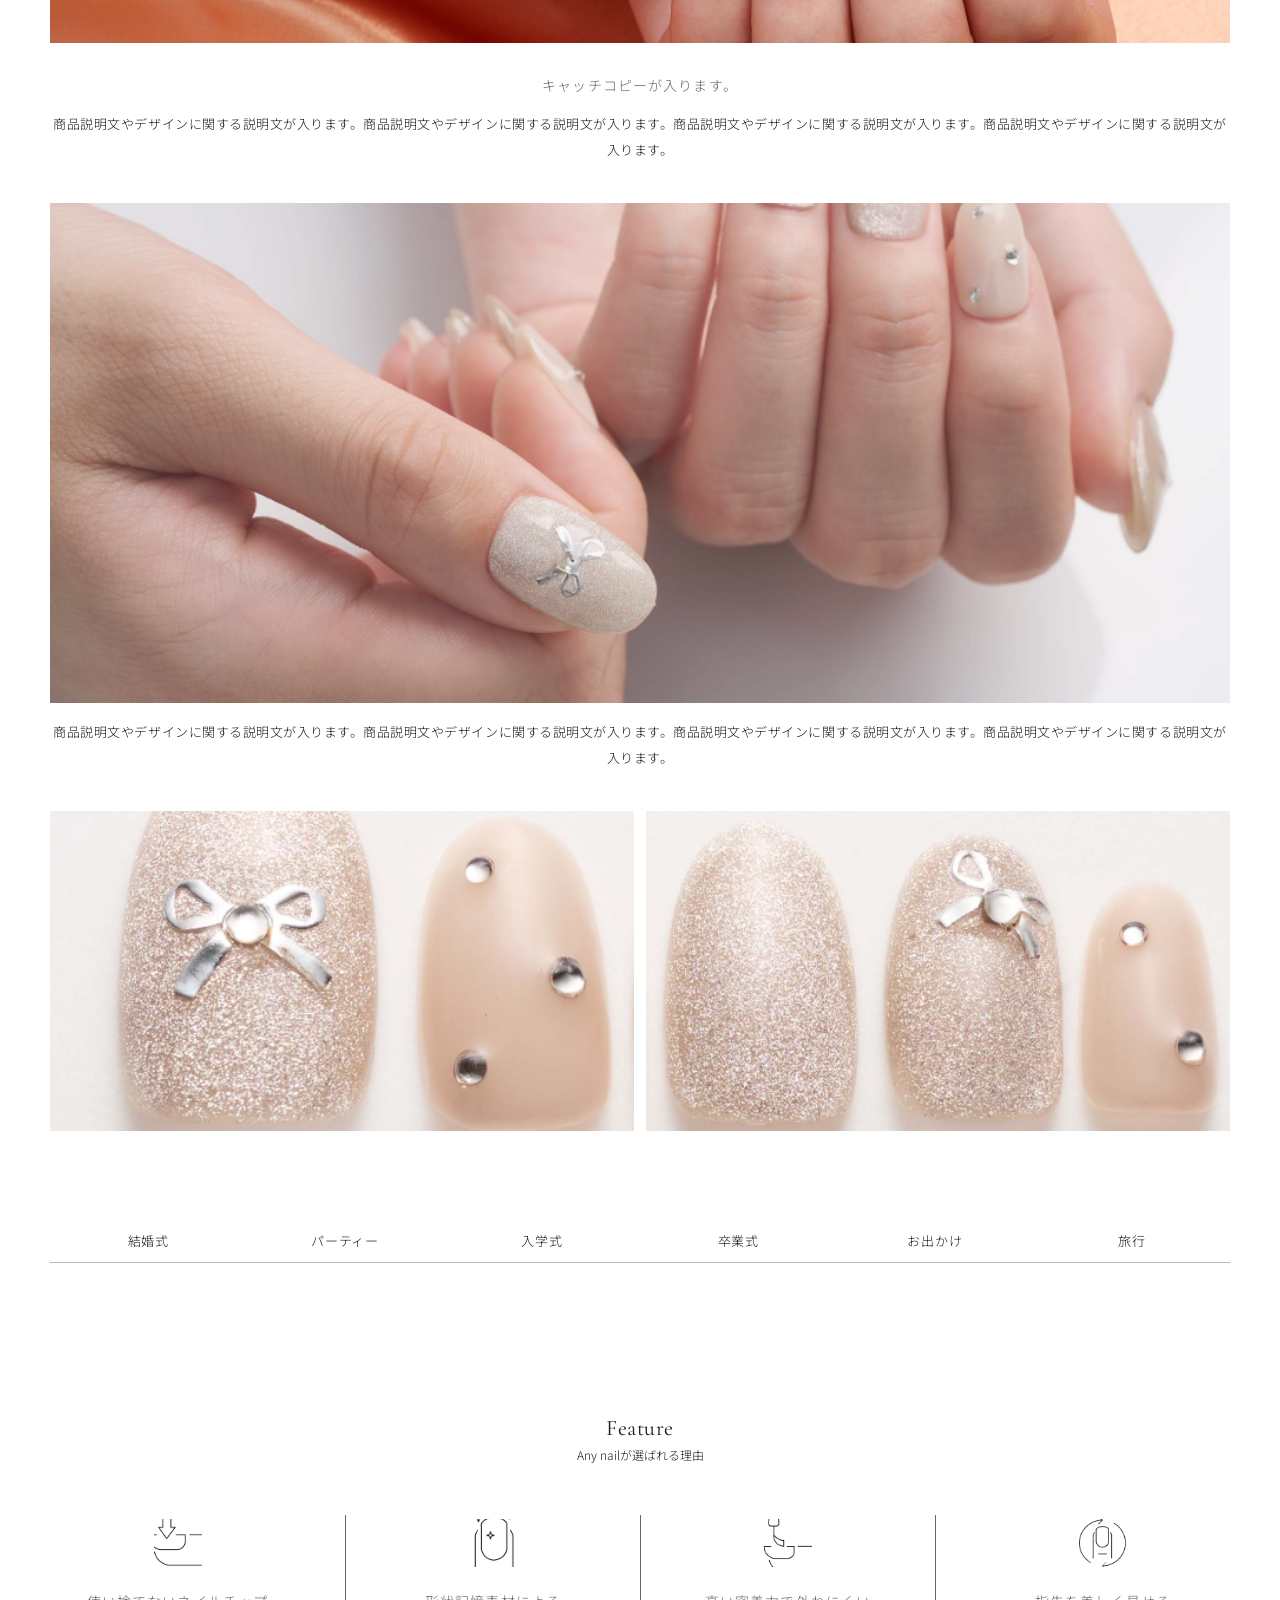
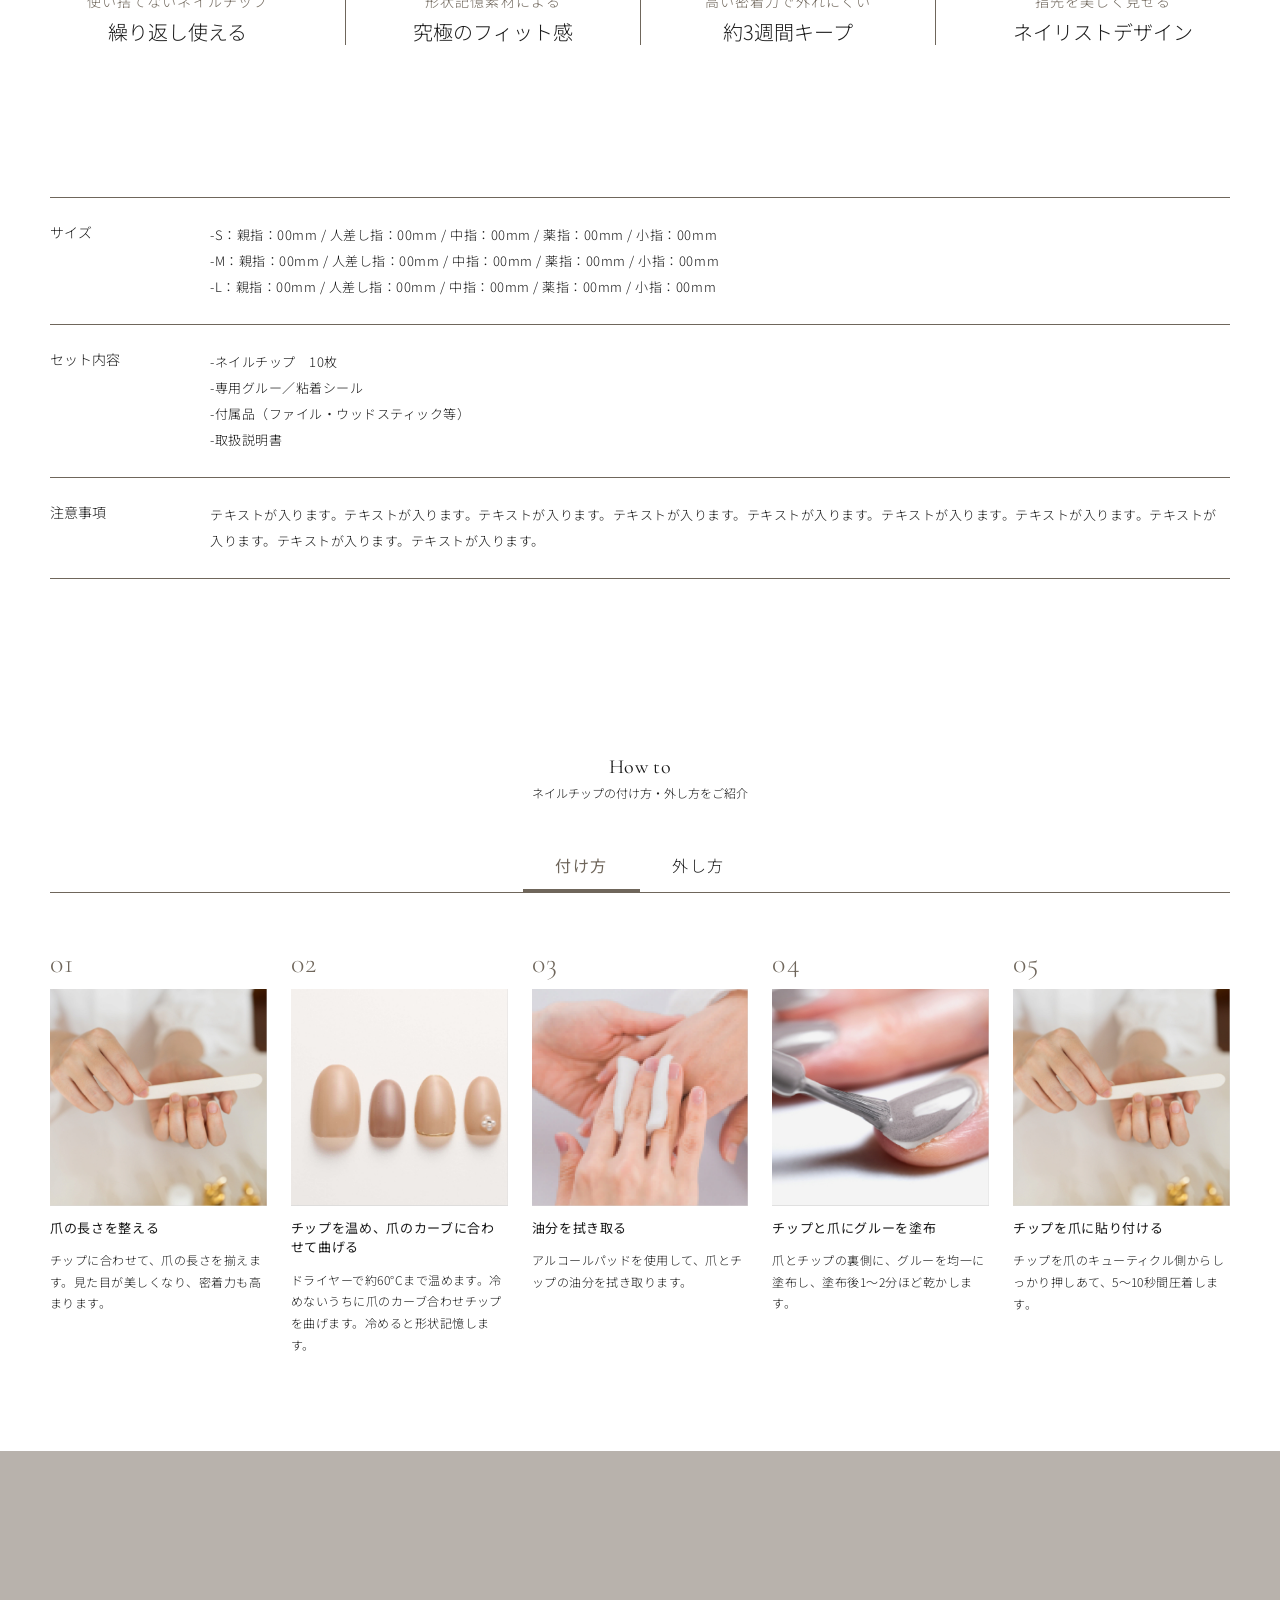
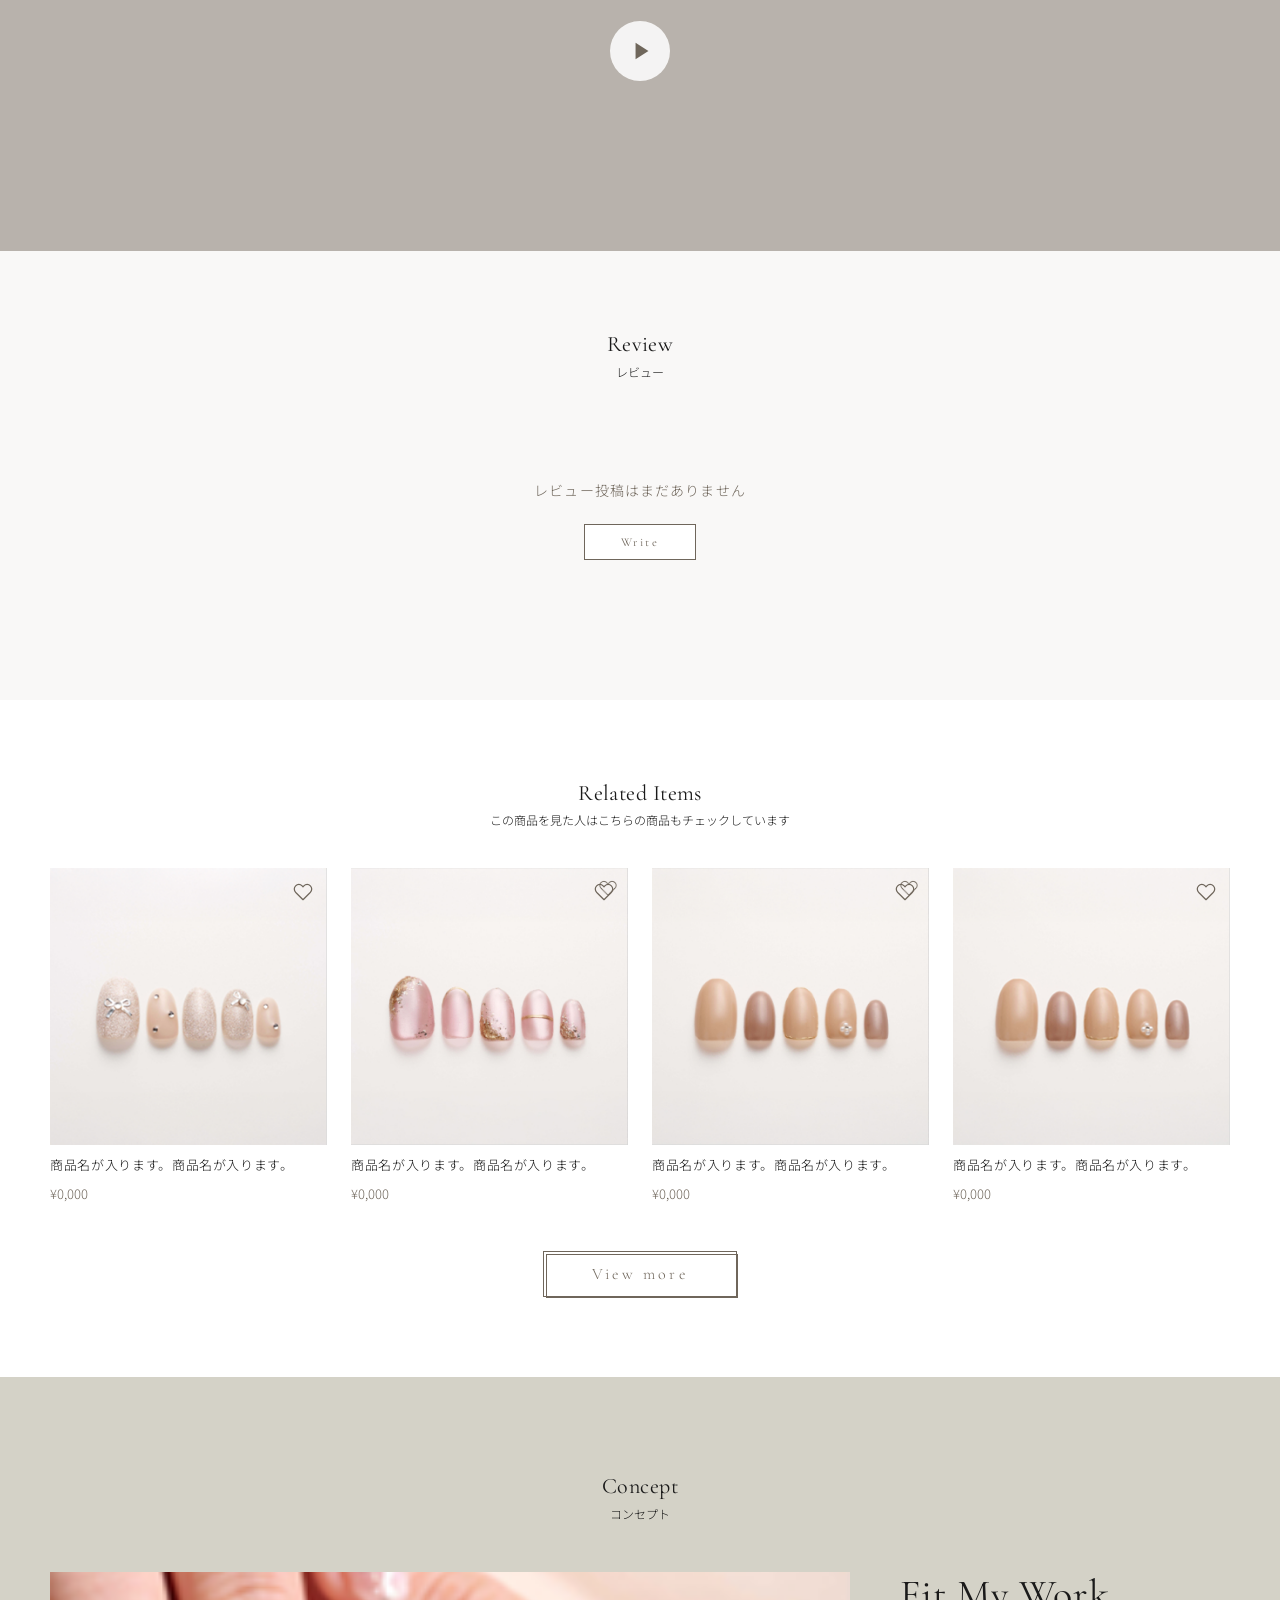
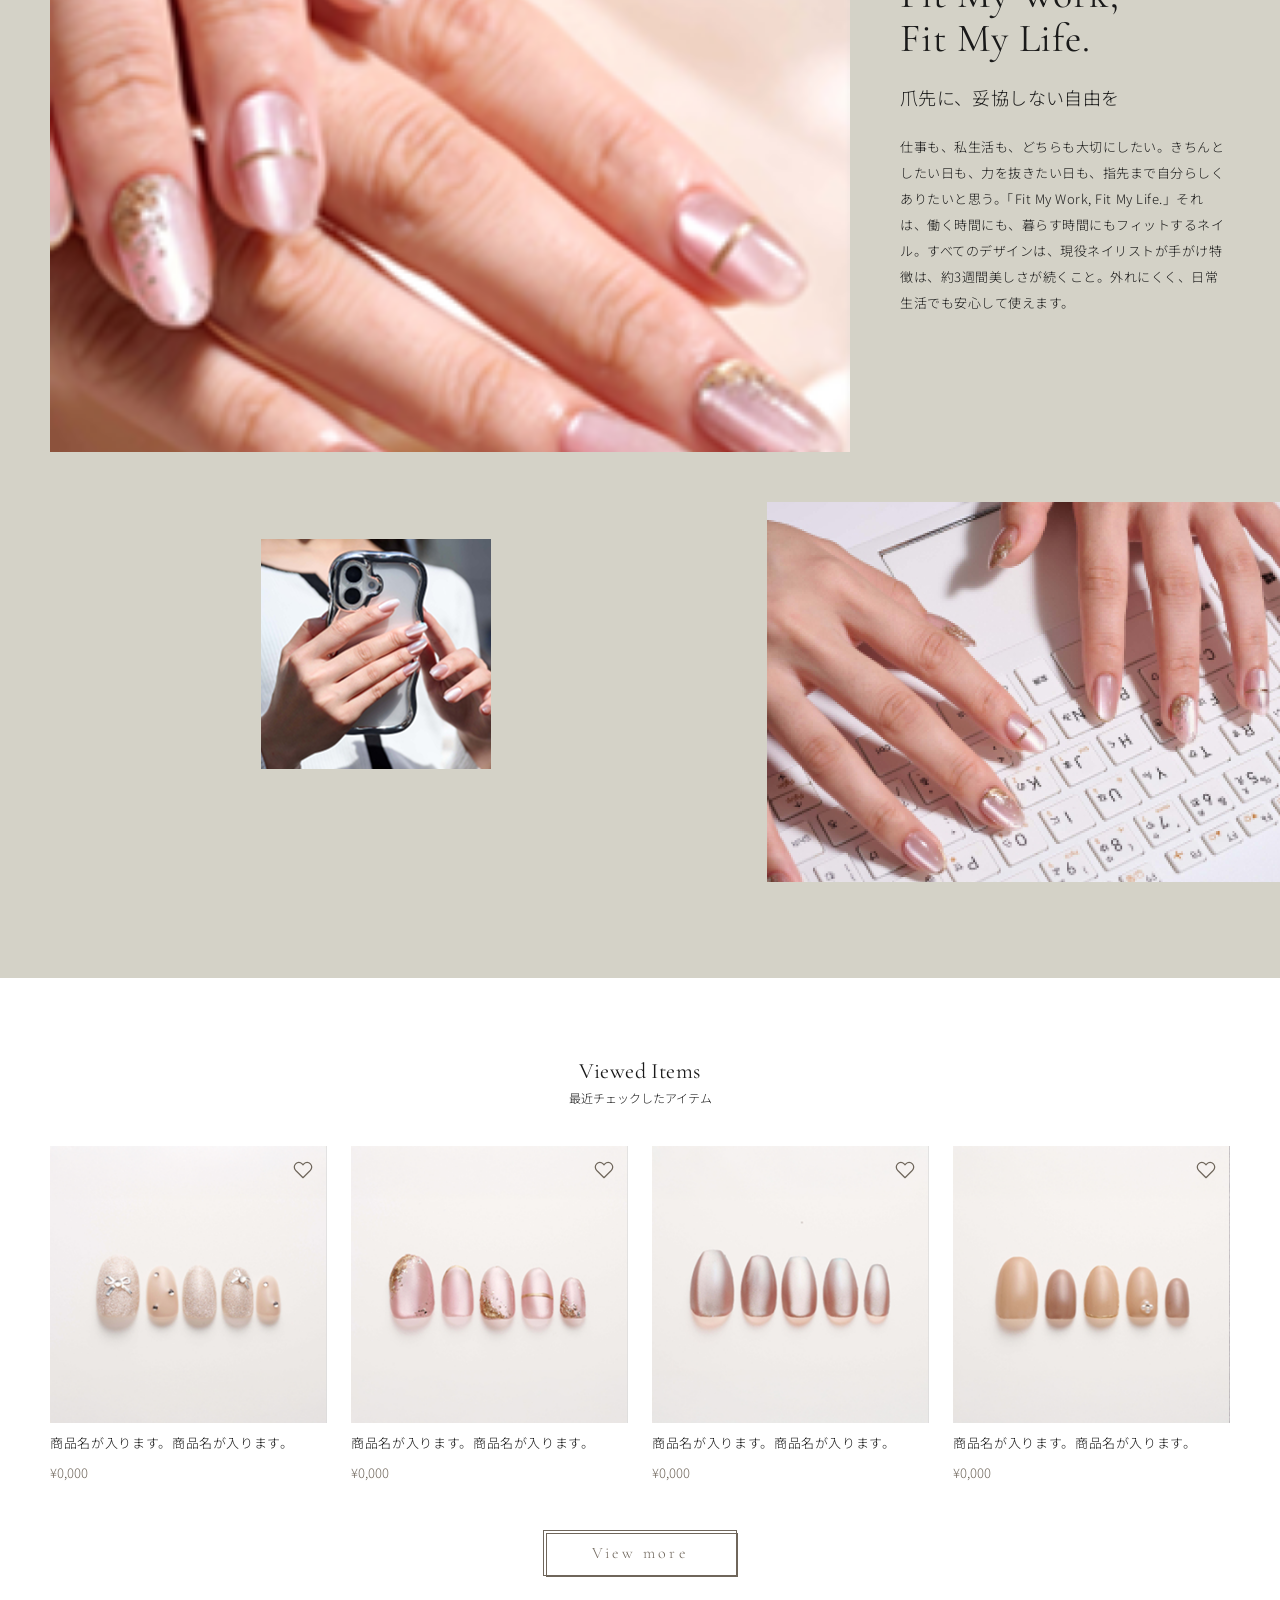
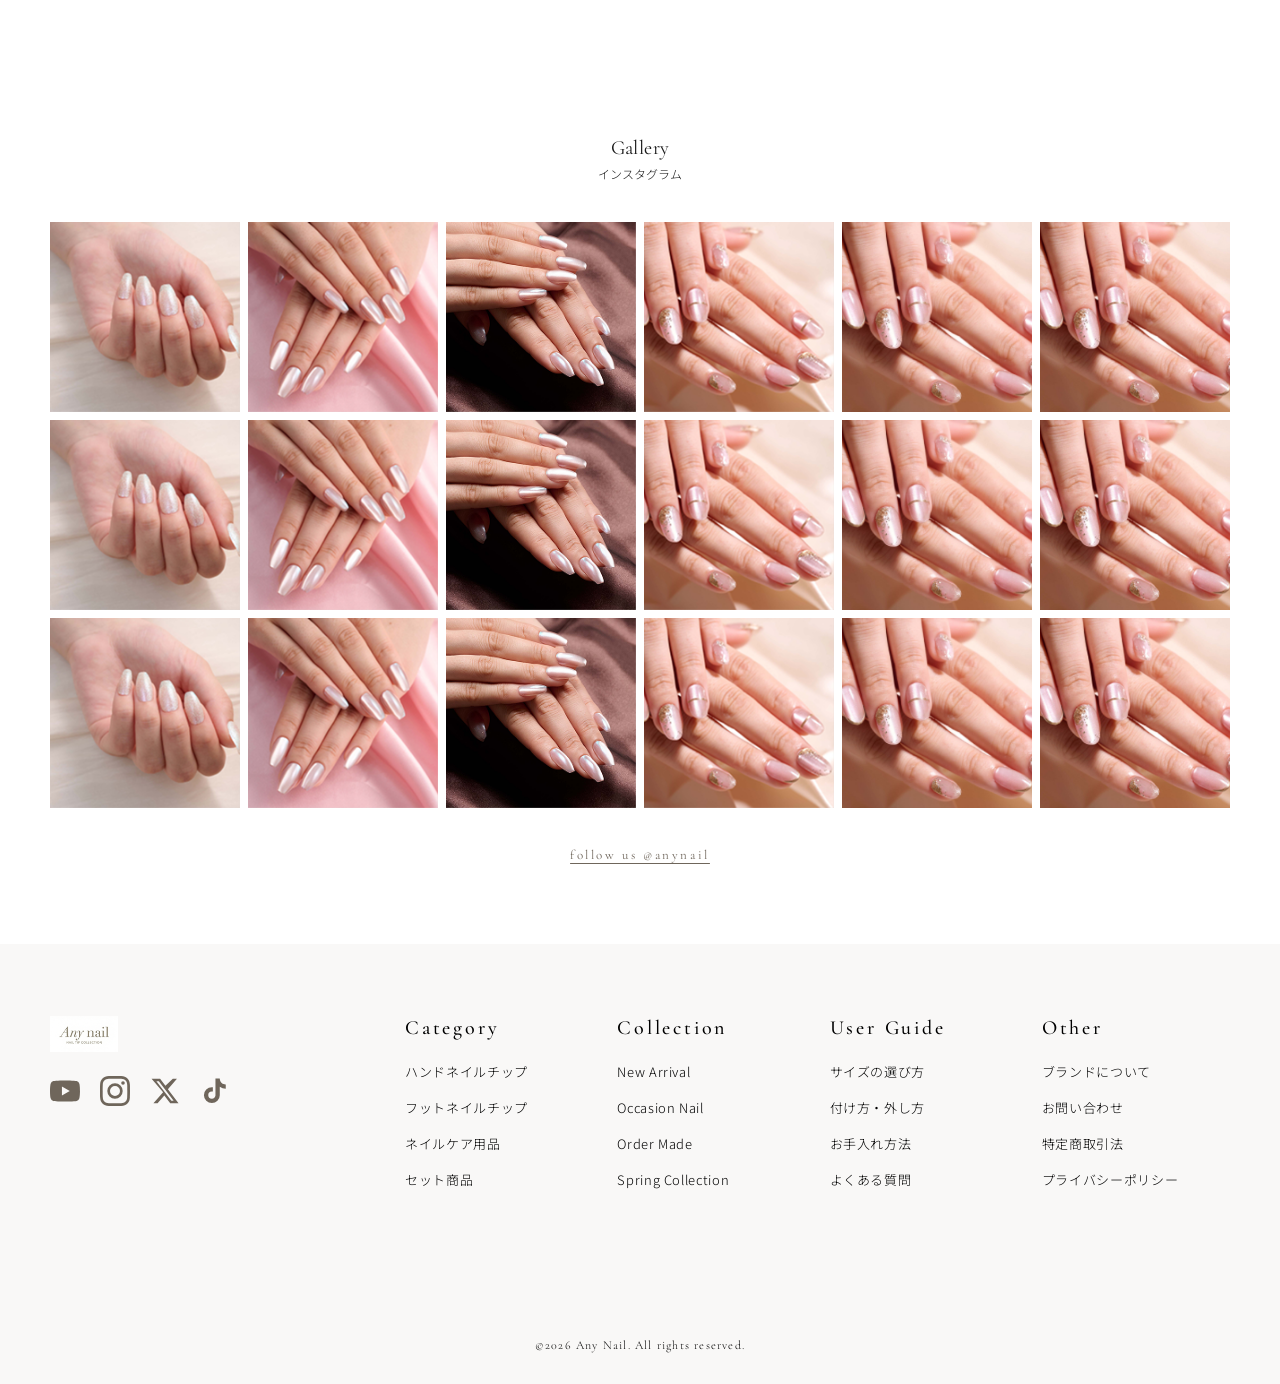
==== commit b45e11e4: "Fix arrows, gallery images, mega menu, and apply cover everywhere - Category card arrows: remove pos" ====
--- a/product.html
+++ b/product.html
@@ -83,19 +83,19 @@
           <span class="mega-menu__card-label">ハンドネイルチップ</span>
         </a>
         <a href="#" class="mega-menu__card">
-          <div class="mega-menu__card-image" style="background-image: url('images/top/17 - Recommended 2.png'); background-size: cover; background-position: center;"></div>
+          <div class="mega-menu__card-image" style="background-image: url('images/top/28 Ranking 4.png'); background-size: cover; background-position: center;"></div>
           <span class="mega-menu__card-label">フットネイルチップ</span>
         </a>
         <a href="#" class="mega-menu__card">
-          <div class="mega-menu__card-image" style="background-image: url('images/top/11 - order made.png'); background-size: cover; background-position: center;"></div>
+          <div class="mega-menu__card-image" style="background-image: url('images/top/29 Ranking 4.png'); background-size: cover; background-position: center;"></div>
           <span class="mega-menu__card-label">オーダーメイド</span>
         </a>
         <a href="#" class="mega-menu__card">
-          <div class="mega-menu__card-image" style="background-image: url('images/top/how to 1.png'); background-size: cover; background-position: center;"></div>
+          <div class="mega-menu__card-image" style="background-image: url('images/top/30 Ranking 5.png'); background-size: cover; background-position: center;"></div>
           <span class="mega-menu__card-label">ケア用品</span>
         </a>
         <a href="#" class="mega-menu__card">
-          <div class="mega-menu__card-image" style="background-image: url('images/top/9 - campaign.png'); background-size: cover; background-position: center;"></div>
+          <div class="mega-menu__card-image" style="background-image: url('images/top/26 Ranking 1.png'); background-size: cover; background-position: center;"></div>
           <span class="mega-menu__card-label">セット商品</span>
         </a>
       </div>
@@ -128,12 +128,12 @@
           <div class="product-images__thumbs">
             <div class="product-images__thumb product-images__thumb--active" style="background-image: url('images/product-page/1 -11 - main and small thumbnails.png'); background-size: cover; background-position: center;"></div>
             <div class="product-images__thumb" style="background-image: url('images/top/26 Ranking 1.png'); background-size: cover; background-position: center;"></div>
-            <div class="product-images__thumb" style="background-image: url('images/top/17 - Recommended 2.png'); background-size: cover; background-position: center;"></div>
+            <div class="product-images__thumb" style="background-image: url('images/top/29 Ranking 4.png'); background-size: cover; background-position: center;"></div>
             <div class="product-images__thumb" style="background-image: url('images/top/28 Ranking 4.png'); background-size: cover; background-position: center;"></div>
             <div class="product-images__thumb" style="background-image: url('images/top/29 Ranking 4.png'); background-size: cover; background-position: center;"></div>
             <div class="product-images__thumb" style="background-image: url('images/top/30 Ranking 5.png'); background-size: cover; background-position: center;"></div>
             <div class="product-images__thumb" style="background-image: url('images/top/16 - Recommended 1.png'); background-size: cover; background-position: center;"></div>
-            <div class="product-images__thumb" style="background-image: url('images/top/17 - Recommended 2.png'); background-size: cover; background-position: center;"></div>
+            <div class="product-images__thumb" style="background-image: url('images/top/30 Ranking 5.png'); background-size: cover; background-position: center;"></div>
             <div class="product-images__thumb" style="background-image: url('images/top/18 - Recommended 3.png'); background-size: cover; background-position: center;"></div>
             <div class="product-images__thumb" style="background-image: url('images/top/19 Recommended 4.png'); background-size: cover; background-position: center;"></div>
           </div>
--- a/style.css
+++ b/style.css
@@ -106,6 +106,7 @@
   height: 36px;
   width: auto;
   display: block;
+  object-fit: cover;
 }
 
 /* Nav */
@@ -538,7 +539,7 @@
 .feature__icon img {
   width: 48px;
   height: 48px;
-  object-fit: contain;
+  object-fit: cover;
 }
 
 .feature__sub {
@@ -820,7 +821,6 @@
 
 .category-card__info,
 .category-card__arrow {
-  position: relative;
   z-index: 1;
 }
 
@@ -1265,6 +1265,7 @@
   height: 36px;
   width: auto;
   display: block;
+  object-fit: cover;
 }
 
 .site-footer__logo-en {
